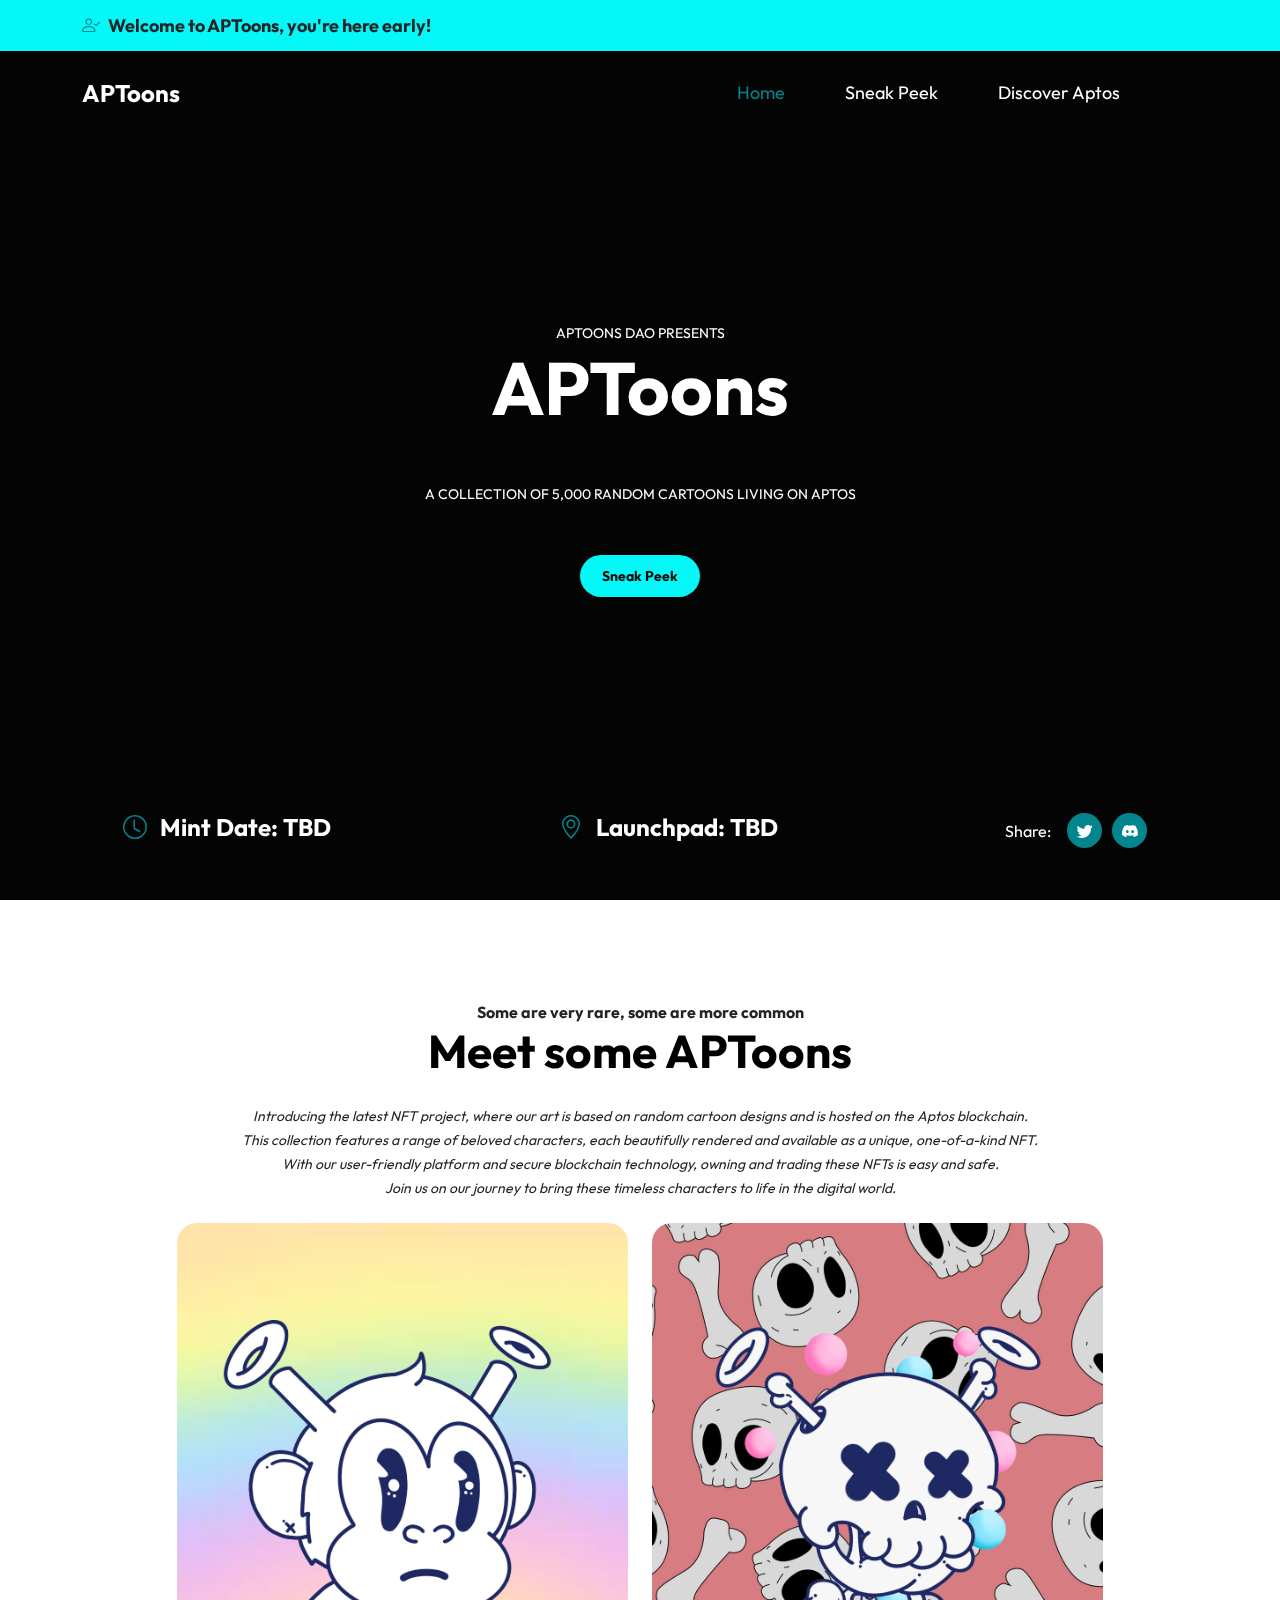
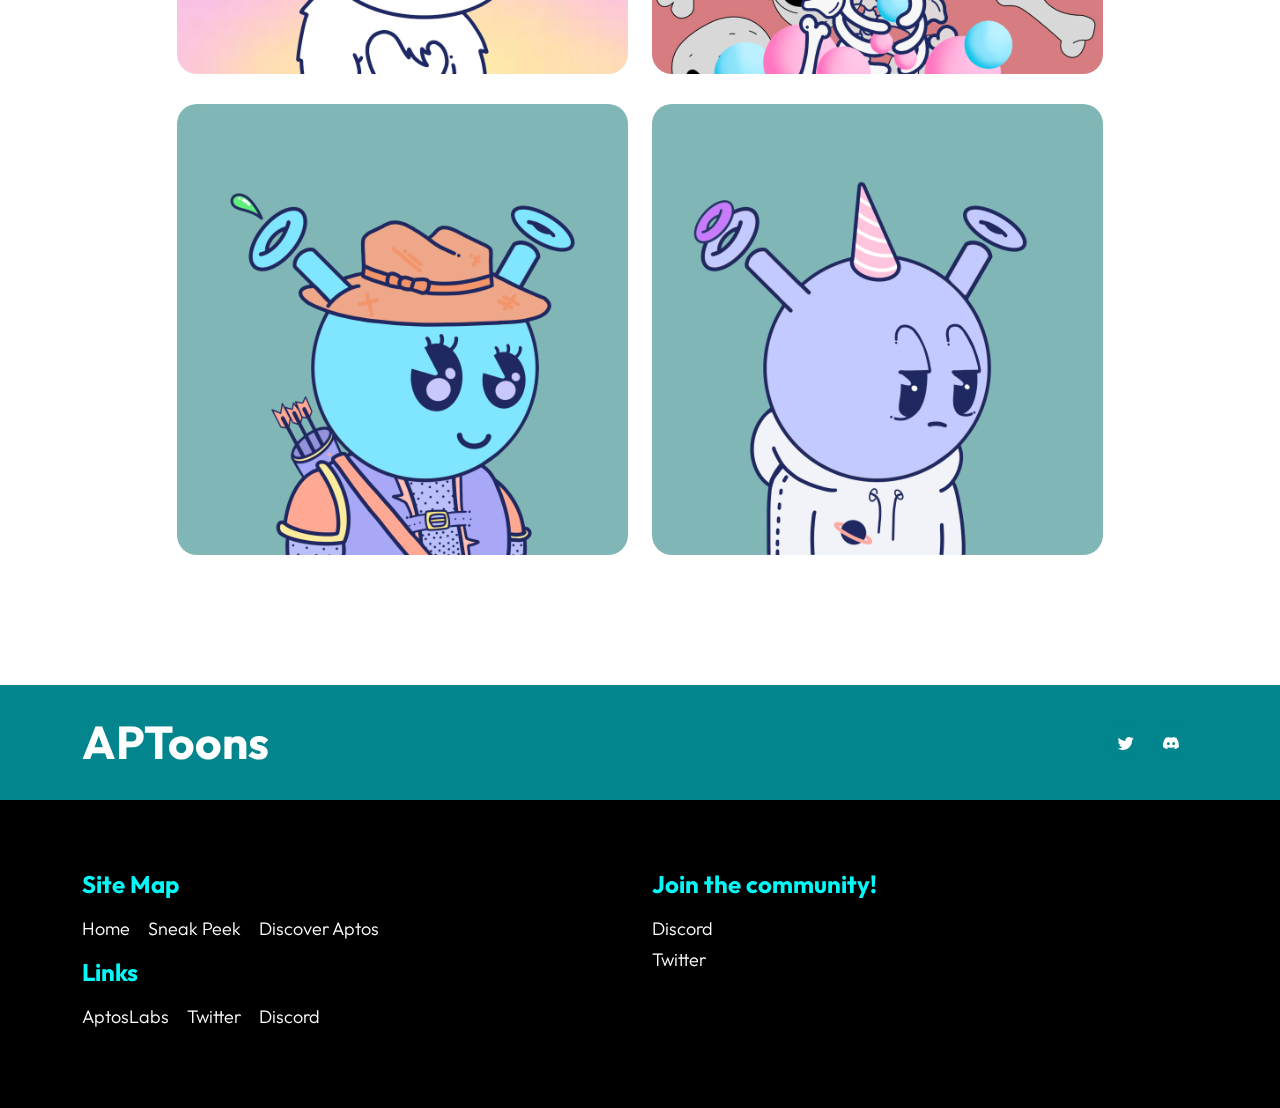
==== index.html @ 9aaa7006 "Update AptosLabs link" ====
<!doctype html>
<html lang="en">
    <head>
        <meta charset="utf-8">
        <meta name="viewport" content="width=device-width, initial-scale=1">

        <meta name="description" content="">
        <meta name="author" content="">

        <title>APToons</title>
        <!-- CSS FILES -->
        <link rel="icon" type="image/png" href="images/favicon-16x16.png">

        <!-- CSS FILES -->        
        <link rel="preconnect" href="https://fonts.googleapis.com">
        
        <link rel="preconnect" href="https://fonts.gstatic.com" crossorigin>
        
        <link href="https://fonts.googleapis.com/css2?family=Outfit:wght@100;200;400;700&display=swap" rel="stylesheet">
                
        <link href="css/bootstrap.min.css" rel="stylesheet">

        <link href="css/bootstrap-icons.css" rel="stylesheet">

        <link href="css/aptoons.css" rel="stylesheet">

    </head>
    
    <body>

        <main>

            <header class="site-header">
                <div class="container">
                    <div class="row">
                        
                        <div class="col-lg-12 col-12 d-flex flex-wrap">
                            <p class="d-flex me-4 mb-0">
                                <i class="bi-person-check custom-icon me-2"></i>
                                <strong class="text-dark">Welcome to APToons, you're here early!</strong>
                            </p>
                        </div>

                    </div>
                </div>
            </header>


            <nav class="navbar navbar-expand-lg">
                <div class="container">
                    <a class="navbar-brand" href="index.html">
                        APToons
                    </a>

                    <button class="navbar-toggler" type="button" data-bs-toggle="collapse" data-bs-target="#navbarNav" aria-controls="navbarNav" aria-expanded="false" aria-label="Toggle navigation">
                        <span class="navbar-toggler-icon"></span>
                    </button>
    
                    <div class="collapse navbar-collapse" id="navbarNav">
                        <ul class="navbar-nav align-items-lg-center ms-auto me-lg-5">
                            <li class="nav-item">
                                <a class="nav-link click-scroll" href="#section_1">Home</a>
                            </li>
    
                            <li class="nav-item">
                                <a class="nav-link click-scroll" href="#section_2">Sneak Peek</a>
                            </li>

                            <li class="nav-item">
                                <a class="nav-link " href="discover.html">Discover Aptos</a>
                            </li>
                        </ul>

                        <!-- <a href="ticket.html" class="btn custom-btn d-lg-block d-none">Buy Ticket</a> -->
                    </div>
                </div>
            </nav>
            

            <section class="hero-section" id="section_1">
                <div class="section-overlay"></div>

                <div class="container d-flex justify-content-center align-items-center">
                    <div class="row">

                        <div class="col-12 mt-auto mb-5 text-center">
                            <small>APToons DAO Presents</small>

                            <h1 class="text-white mb-5">APToons</h1>

                            <small>A collection of 5,000 random cartoons living on Aptos</small><br>

                            <a style="margin-top: 50px;" class="btn custom-btn smoothscroll" href="#section_2">Sneak Peek</a>
                        </div>

                        <div class="col-lg-12 col-12 mt-auto d-flex flex-column flex-lg-row text-center">
                            <div class="date-wrap">
                                <h5 class="text-white">
                                    <i class="custom-icon bi-clock me-2"></i>
                                    <!-- 10 - 12<sup>th</sup>, Dec 2023 -->
                                    Mint Date: TBD
                                </h5>
                            </div>

                            <div class="location-wrap mx-auto py-3 py-lg-0">
                                <h5 class="text-white">
                                    <i class="custom-icon bi-geo-alt me-2"></i>
                                    Launchpad: TBD
                                </h5>
                            </div>

                            <div class="social-share">
                                <ul class="social-icon d-flex align-items-center justify-content-center">
                                    <span class="text-white me-3">Share:</span>

                                    <li class="social-icon-item">
                                        <a href="https://twitter.com/APToons_" class="social-icon-link">
                                            <span class="bi-twitter"></span>
                                        </a>
                                    </li>

                                    <li class="social-icon-item">
                                        <a href="https://discord.gg/e4CKWu3pmX" class="social-icon-link">
                                            <span class="bi-discord"></span>
                                        </a>
                                    </li>
                                </ul>
                            </div>
                        </div>
                    </div>
                </div>
            </section>


            <section class="artists-section section-padding" id="section_2">
                <div class="container">
                    <div class="row justify-content-center">

                        <div class="col-12 text-center">
                            <strong>Some are very rare, some are more common</strong>
                            <h2 class="mb-4">Meet some APToons</h1>
                            <small><i>
                                Introducing the latest NFT project, where our art is based on random cartoon designs and is hosted on the Aptos blockchain.<br>
                                This collection features a range of beloved characters, each beautifully rendered and available as a unique, one-of-a-kind NFT.<br>
                                With our user-friendly platform and secure blockchain technology, owning and trading these NFTs is easy and safe.<br>
                                Join us on our journey to bring these timeless characters to life in the digital world.<br>
                            </i></small><br>
                        </div>

                        <div class="col-lg-5 col-12">

                            <div class="artists-thumb">
                                <div class="artists-image-wrap">
                                    <img src="images/nfts/2864.png" class="artists-image img-fluid">
                                </div>
                                <div class="artists-hover">
                                    <p> <strong>Antenna:</strong> N/A </p>

                                    <p> <strong>Hat:</strong> N/A </p>

                                    <p> <strong>Head:</strong> Vintage Ape </p>

                                    <p> <strong>Face:</strong> Vintage Ape </p>

                                    <p> <strong>Body:</strong> Vintage Ape </p>

                                    <p> <strong>Background:</strong> Rainbow </p>

                                    <p class="mb-0">
                                        <strong>View on Marketplace:</strong> <a href="#">Soon...</a>
                                    </p>
                                </div>
                            </div>

                            <div class="artists-thumb">
                                <div class="artists-image-wrap">
                                    <img src="images/nfts/545.png" class="artists-image img-fluid">
                                </div>
                                

                                <div class="artists-hover">
                                    <p> <strong>Antenna:</strong> Slime Goo </p>

                                    <p> <strong>Hat:</strong> Archaeology Hat </p>

                                    <p> <strong>Head:</strong> Blue </p>

                                    <p> <strong>Face:</strong> Happy Lashes </p>

                                    <p> <strong>Body:</strong> Arrows </p>

                                    <p> <strong>Background:</strong> Turquoise </p>

                                    <p class="mb-0">
                                        <strong>View on Marketplace:</strong> <a href="#">Soon...</a>
                                    </p>
                                </div>
                            </div>

                        </div>

                        <!-- MID -->
                        
                        <div class="col-lg-5 col-12">

                            <div class="artists-thumb">
                                <div class="artists-image-wrap">
                                    <img src="images/nfts/585.png" class="artists-image img-fluid">
                                </div>
                                <div class="artists-hover">
                                    <p> <strong>Antenna:</strong> N/A </p>

                                    <p> <strong>Hat:</strong> N/A </p>

                                    <p> <strong>Head:</strong> Boney Bubbles </p>

                                    <p> <strong>Face:</strong> Boney Bubbles </p>

                                    <p> <strong>Body:</strong> Boney Bubbles </p>

                                    <p> <strong>Background:</strong> Boney </p>

                                    <p class="mb-0">
                                        <strong>View on Marketplace:</strong> <a href="#">Soon...</a>
                                    </p>
                                </div>
                            </div>

                            <div class="artists-thumb">
                                <img src="images/nfts/4796.png" class="artists-image img-fluid">

                                <div class="artists-hover">
                                    <p> <strong>Antenna:</strong> Pink 1 </p>

                                    <p> <strong>Hat:</strong> Party Hat </p>

                                    <p> <strong>Head:</strong> Light Purple </p>

                                    <p> <strong>Face:</strong> Needs Coffee </p>

                                    <p> <strong>Body:</strong> Space Hoodie </p>

                                    <p> <strong>Background:</strong> Turquoise </p>

                                    <p class="mb-0">
                                        <strong>View on Marketplace:</strong> <a href="#">Soon...</a>
                                    </p>
                                </div>
                            </div>
                        </div>
                    </div>
                </div>
            </section>

            
        </main>


        <footer class="site-footer">
            <div class="site-footer-top">
                <div class="container">
                    <div class="row">

                        <div class="col-lg-6 col-12">
                            <h2 class="text-white mb-lg-0">APToons</h2>
                        </div>

                        <div class="col-lg-6 col-12 d-flex justify-content-lg-end align-items-center">
                            <ul class="social-icon d-flex justify-content-lg-end">
                                <li class="social-icon-item">
                                    <a href="https://twitter.com/APToons_" class="social-icon-link">
                                        <span class="bi-twitter"></span>
                                    </a>
                                </li>
    
                                <li class="social-icon-item">
                                    <a href="https://discord.gg/e4CKWu3pmX" class="social-icon-link">
                                        <span class="bi-discord"></span>
                                    </a>
                                </li>
                                
                            </ul>
                        </div>
                    </div>
                </div>
            </div>

            <div class="container">
                <div class="row">

                    <div class="col-lg-6 col-12 mb-4 pb-2">
                        <h5 class="site-footer-title mb-3">Site Map</h5>

                        <ul class="site-footer-links">
                            <li class="site-footer-link-item">
                                <a href="#" class="site-footer-link">Home</a>
                            </li>

                            <li class="site-footer-link-item">
                                <a href="#section_2" class="site-footer-link">Sneak Peek</a>
                            </li>

                            <li class="site-footer-link-item">
                                <a href="discover.html" class="site-footer-link">Discover Aptos</a>
                            </li>

                        </ul>

                        <h5 class="site-footer-title mb-3">Links</h5>

                        <ul class="site-footer-links">
                            <li class="site-footer-link-item">
                                <a href="https://forum.aptoslabs.com/t/aptoons-a-collection-of-5-000-random-cartoons-living-on-aptos/166988" class="site-footer-link">AptosLabs</a>
                            </li>

                            <li class="site-footer-link-item">
                                <a href="https://twitter.com/APToons_" class="site-footer-link">Twitter</a>
                            </li>

                            <li class="site-footer-link-item">
                                <a href="https://discord.gg/e4CKWu3pmX" class="site-footer-link">Discord</a>
                            </li>

                        </ul>
                    </div>

                    <div class="col-md-6 col-12 mb-4 mb-lg-0">
                        <h5 class="site-footer-title mb-3">Join the community!</h5>

                        <p class="text-white d-flex mb-1">
                            <a href="https://discord.gg/e4CKWu3pmX" class="site-footer-link"> Discord
                            </a>
                        </p>

                        <p class="text-white d-flex">
                            <a href="https://twitter.com/APToons_" class="site-footer-link"> Twitter
                            </a>
                        </p>
                    </div>

                </div>
            </div>
        </footer>

        <!-- JAVASCRIPT FILES -->
        <script src="js/jquery.min.js"></script>
        <script src="js/bootstrap.min.js"></script>
        <script src="js/jquery.sticky.js"></script>
        <script src="js/click-scroll.js"></script>
        <script src="js/custom.js"></script>

    </body>
</html>
---- css/aptoons.css ----
/*

TemplateMo 583 Festava Live

https://templatemo.com/tm-583-festava-live

*/


/*---------------------------------------
  CUSTOM PROPERTIES ( VARIABLES )             
-----------------------------------------*/
:root {
  --white-color:                  #ffffff;
  --primary-color:                #06f7f7;
  --secondary-color:              #02858d;
  --section-bg-color:             #f0f8ff;
  --custom-btn-bg-color:          #06f7f7;
  --custom-btn-bg-hover-color:    #02858d;
  --dark-color:                   #000000;
  --p-color:                      #717275;
  --border-color:                 #7fffd4;
  --link-hover-color:             #06f7f7;

  --body-font-family:             'Outfit', sans-serif;

  --h1-font-size:                 74px;
  --h2-font-size:                 46px;
  --h3-font-size:                 32px;
  --h4-font-size:                 28px;
  --h5-font-size:                 24px;
  --h6-font-size:                 22px;
  --p-font-size:                  18px;
  --btn-font-size:                14px;
  --copyright-font-size:          16px;

  --border-radius-large:          100px;
  --border-radius-medium:         20px;
  --border-radius-small:          10px;

  --font-weight-light:            300;
  --font-weight-normal:           400;
  --font-weight-bold:             700;
}

body {
  background-color: var(--white-color);
  font-family: var(--body-font-family); 
}


/*---------------------------------------
  TYPOGRAPHY               
-----------------------------------------*/

h2,
h3,
h4,
h5,
h6 {
  color: var(--dark-color);
}

h1,
h2,
h3,
h4,
h5,
h6 {
  font-weight: var(--font-weight-bold);
}

h1 {
  font-size: var(--h1-font-size);
}

h2 {
  font-size: var(--h2-font-size);
}

h3 {
  font-size: var(--h3-font-size);
}

h4 {
  font-size: var(--h4-font-size);
}

h5 {
  font-size: var(--h5-font-size);
}

h6 {
  font-size: var(--h6-font-size);
}

p {
  color: var(--p-color);
  font-size: var(--p-font-size);
  font-weight: var(--font-weight-light);
}

ul li {
  color: var(--p-color);
  font-size: var(--p-font-size);
  font-weight: var(--font-weight-light);
}

a, 
button {
  touch-action: manipulation;
  transition: all 0.3s;
}

a {
  display: inline-block;
  color: var(--primary-color);
  text-decoration: none;
}

a:hover {
  color: var(--link-hover-color);
}

b,
strong {
  font-weight: var(--font-weight-bold);
}

.link-fx-1 {
  color: var(--white-color);
  position: relative;
  display: inline-flex;
  align-items: center;
  height: 32px;
  padding: 0 6px;
  text-decoration: none;
  -webkit-font-smoothing: antialiased;
  -moz-osx-font-smoothing: grayscale;
}

.link-fx-1:hover {
  color: var(--link-hover-color);
}

.link-fx-1:hover::before {
  transform: translateX(17px) scaleX(0);
  transition: transform .2s;
}

.link-fx-1:hover .icon circle {
  stroke-dashoffset: 200;
  transition: stroke-dashoffset .2s .1s;
}

.link-fx-1:hover .icon line {
  transform: rotate(-180deg);
}

.link-fx-1:hover .icon line:last-child {
  transform: rotate(180deg);
}

.link-fx-1::before {
  content: "";
  position: absolute;
  bottom: 0;
  left: 0;
  width: 100%;
  height: 1px;
  background-color: currentColor;
  transform-origin: right center;
  transition: transform .2s .1s;
}

.link-fx-1 .icon {
  position: absolute;
  right: 0;
  bottom: 0;
  transform: translateX(100%) rotate(90deg);
  font-size: 32px;
}

.icon {
  --size: 1em;
  height: var(--size);
  width: var(--size);
  display: inline-block;
  color: inherit;
  fill: currentColor;
  line-height: 1;
  flex-shrink: 0;
  max-width: initial;
}

.link-fx-1 .icon circle {
  stroke-dasharray: 100;
  stroke-dashoffset: 100;
  transition: stroke-dashoffset .2s;
}

.link-fx-1 .icon line {
  transition: transform .4s;
  transform-origin: 13px 15px;
}

.link-fx-1 .icon line:last-child {
  transform-origin: 19px 15px;
}


/*---------------------------------------
  SECTION               
-----------------------------------------*/
.section-padding {
  padding-top: 100px;
  padding-bottom: 100px;
}

.section-bg {
  background-color: var(--section-bg-color);
}

.section-overlay {
  background-color: var(--dark-color);
  position: absolute;
  top: 0;
  left: 0;
  pointer-events: none;
  width: 100%;
  height: 100%;
  opacity: 0.35;
}

.section-overlay + .container {
  position: relative;
}

.tab-content {
  background-color: var(--white-color);
  border-radius: var(--border-radius-medium);
  padding: 45px;
}

.nav-tabs {
  background-color: var(--section-bg-color);
  border-radius: var(--border-radius-large);
  border-bottom: 0;
  padding: 15px;
}

.nav-tabs .nav-link {
  border-radius: var(--border-radius-large);
  border: 0;
  padding: 15px 25px;
  transition: all 0.3s;
}

.nav-tabs .nav-link:first-child {
  margin-right: 15px;
}

.nav-tabs .nav-item.show .nav-link, 
.nav-tabs .nav-link.active,
.nav-tabs .nav-link:focus, 
.nav-tabs .nav-link:hover {
  background: var(--white-color);
  box-shadow: 0 1rem 3rem rgba(0,0,0,.175);
  color: var(--primary-color);
}

.nav-tabs h5 {
  color: var(--p-color); 
  margin-bottom: 0;
}

.nav-tabs .nav-link.active h5,
.nav-tabs .nav-link:focus h5, 
.nav-tabs .nav-link:hover h5 {
  color: var(--primary-color);
}


/*---------------------------------------
  CUSTOM ICON COLOR               
-----------------------------------------*/
.custom-icon {
  color: var(--secondary-color);
}


/*---------------------------------------
  CUSTOM BUTTON               
-----------------------------------------*/
.custom-btn {
  background: var(--custom-btn-bg-color);
  border: 2px solid transparent;
  border-radius: var(--border-radius-large);
  color: #080808;
  font-size: var(--btn-font-size);
  font-weight: var(--font-weight-bold);
  line-height: normal;
  transition: all 0.3s;
  padding: 10px 20px;
}

.custom-btn:hover {
  background: var(--custom-btn-bg-hover-color);
  color: #080808;
}

.custom-border-btn {
  background: transparent;
  border: 2px solid var(--custom-btn-bg-color);
  color: var(--custom-btn-bg-color);
}

.navbar-expand-lg .navbar-nav .nav-link.custom-btn:hover,
.custom-border-btn:hover {
  background: var(--custom-btn-bg-hover-color);
  border-color: transparent;
  color: var(--white-color);
}

.custom-btn-bg-white {
  border-color: var(--white-color);
  color: var(--white-color);
}


/*---------------------------------------
  SITE HEADER              
-----------------------------------------*/
.site-header {
  background-color: #06f7f7;
  padding-top: 12px;
  padding-bottom: 12px;
}


/*---------------------------------------
  NAVIGATION              
-----------------------------------------*/
.sticky-wrapper {
  position: absolute;
  top: 0;
  right: 0;
  left: 0;
  margin-top: 51px;
}

.sticky-wrapper.is-sticky .navbar {
  background-color: var(--dark-color);
}

.navbar {
  background: transparent;
  z-index: 9;
}

.navbar-brand,
.navbar-brand:hover {
  color: var(--white-color);
  font-size: var(--h5-font-size);
  font-weight: var(--font-weight-bold);
}

.navbar-expand-lg .navbar-nav .nav-link {
  border-radius: var(--border-radius-large);
  margin: 10px;
  padding: 10px 20px;
}

.navbar-nav .nav-link {
  display: inline-block;
  color: var(--white-color);
  font-size: var(--p-font-size);
  font-weight: var(--font-weight-normal);
  position: relative;
  padding-top: 15px;
  padding-bottom: 15px;
}

.navbar-nav .nav-link.active, 
.navbar-nav .nav-link:hover {
  color: var(--secondary-color);
}

.navbar-toggler {
  border: 0;
  padding: 0;
  cursor: pointer;
  margin: 0;
  width: 30px;
  height: 35px;
  outline: none;
}

.navbar-toggler:focus {
  outline: none;
  box-shadow: none;
}

.navbar-toggler[aria-expanded="true"] .navbar-toggler-icon {
  background: transparent;
}

.navbar-toggler[aria-expanded="true"] .navbar-toggler-icon:before,
.navbar-toggler[aria-expanded="true"] .navbar-toggler-icon:after {
  transition: top 300ms 50ms ease, -webkit-transform 300ms 350ms ease;
  transition: top 300ms 50ms ease, transform 300ms 350ms ease;
  transition: top 300ms 50ms ease, transform 300ms 350ms ease, -webkit-transform 300ms 350ms ease;
  top: 0;
}

.navbar-toggler[aria-expanded="true"] .navbar-toggler-icon:before {
  transform: rotate(45deg);
}

.navbar-toggler[aria-expanded="true"] .navbar-toggler-icon:after {
  transform: rotate(-45deg);
}

.navbar-toggler .navbar-toggler-icon {
  background: var(--white-color);
  transition: background 10ms 300ms ease;
  display: block;
  width: 30px;
  height: 2px;
  position: relative;
}

.navbar-toggler .navbar-toggler-icon:before,
.navbar-toggler .navbar-toggler-icon:after {
  transition: top 300ms 350ms ease, -webkit-transform 300ms 50ms ease;
  transition: top 300ms 350ms ease, transform 300ms 50ms ease;
  transition: top 300ms 350ms ease, transform 300ms 50ms ease, -webkit-transform 300ms 50ms ease;
  position: absolute;
  right: 0;
  left: 0;
  background: var(--white-color);
  width: 30px;
  height: 2px;
  content: '';
}

.navbar-toggler .navbar-toggler-icon::before {
  top: -8px;
}

.navbar-toggler .navbar-toggler-icon::after {
  top: 8px;
}


/*---------------------------------------
  HERO        
-----------------------------------------*/
.hero-section {
  position: relative;
  overflow: hidden;
  padding-top: 100px;
  height: calc(100vh - 51px);
  background-color: #080808;
}

.hero-section small {
  color: var(--white-color);
  text-transform: uppercase;
}

.hero-section .section-overlay {
  z-index: 2;
  opacity: 0.45;
}

.hero-section .container {
  position: relative;
  z-index: 2;
  height: 100%;
  padding-bottom: 50px;
}

.hero-section .container .row {
  height: 100%;
}


/*---------------------------------------
  ABOUT              
-----------------------------------------*/
.about-section {
  background-image: url('../images/edward-unsplash-blur.jpg');
  background-color: #704010;
  background-repeat: no-repeat;
  background-size: cover;
  position: relative;
}

.about-image {
  border-radius: var(--border-radius-medium);
  display: block;
}

.about-text-wrap {
  position: relative;
}

.about-text-icon {
  background: var(--primary-color);
  border-radius: 100%;
  font-size: var(--h3-font-size);
  width: 70px;
  height: 70px;
  line-height: 70px;
  text-align: center;
}

.about-text-info {
  backdrop-filter: blur(5px) saturate(180%);
  -webkit-backdrop-filter: blur(5px) saturate(180%);
  background-color: rgba(255, 255, 255, 0.75);
  border-radius: var(--border-radius-medium);
  border: 1px solid rgba(209, 213, 219, 0.3);
  position: absolute;
  bottom: 0;
  right: 0;
  left: 0;
  margin: 20px;
  padding: 35px;
}


/*---------------------------------------
  TICKET               
-----------------------------------------*/
.ticket-section {
  background-image: url('../images/nicholas-green-unsplash-blur.jpg');
  background-repeat: no-repeat;
  background-size: cover;
  position: relative;
  padding-top: 130px;
}

.ticket-form {
  background: var(--white-color);
  border-radius: var(--border-radius-medium);
  padding: 50px;
}

.ticket-form .form-check {
  position: relative;
  min-height: 52px;
  padding-left: 35px;
}

.ticket-form .form-check .form-check-label {
  display: block;
  position: absolute;
  top: 50%;
  left: 50%;
  transform: translate(-50%, -50%);
  margin-top: 12px;
  margin-left: 35px;
  width: 100%;
  height: 100%;
}


/*---------------------------------------
  ARTISTS              
-----------------------------------------*/
.artists-thumb {
  position: relative;
  overflow: hidden;
  margin-bottom: 30px;
}

.artists-image {
  border-radius: var(--border-radius-medium);
  display: block;
}

.artists-thumb:hover .artists-hover {
  transform: translateY(0);
  opacity: 1;
}

.artists-hover {
  background-color: var(--primary-color);
  background-color: rgba(2,133,141, 0.75);
  border-radius: var(--border-radius-medium);
  backdrop-filter: blur(5px) saturate(180%);
  -webkit-backdrop-filter: blur(5px) saturate(180%);
  margin: 20px;
  padding: 35px;
  transition: all 0.5s ease;
  transform: translateY(100%);
  position: absolute;
  bottom: 0;
  right: 0;
  left: 0;
  opacity: 0;
}

.artists-hover p {
  color: var(--white-color);
}

.artists-hover p strong {
  color: var(--white-color);
  display: inline-block;
  min-width: 180px;
  margin-right: 20px;
}

.artists-hover p a {
  color: #06f7f7;
}

.artists-hover p a:hover {
  color: var(--white-color);
}

.artists-hover hr {
  margin: 1.5rem 0;
}


/*---------------------------------------
  SCHEDULE              
-----------------------------------------*/
.schedule-section {
  background-image: url('../images/nainoa-shizuru-unsplash-blur.jpg');
  background-color: #242424;
  background-repeat: no-repeat;
  background-position: center;
  background-size: cover;
}
.table-responsive {
	filter: drop-shadow(2px 2px 4px #606060);
}

.schedule-table {
  border-radius: var(--border-radius-medium);
  position: relative;
  overflow: hidden;
}

.schedule-table .bg-warning {
  background: #f0a5a5 !important;
}

.schedule-table thead th {
  background-color: var(--secondary-color);
}

.schedule-table th,
.schedule-table tr,
.schedule-table td {
  border-bottom-color: #363a3e;
  padding: 30px;
}

.schedule-table tr:last-child th,
.schedule-table tr:last-child td {
  border-bottom-color: transparent;
}

.schedule-table thead th {
  border-right: 1px solid #c7460a;
  border-bottom-color: transparent;
}

.schedule-table th + td {
  border-bottom: 0;
}

.schedule-table thead th:last-child {
  border-right-color: transparent;
}

.schedule-table .pop-background-image {
  background-image: url('../images/artists/joecalih-UmTZqmMvQcw-unsplash.jpg');
}

.schedule-table .rock-background-image {
  background-image: url('../images/artists/abstral-official-bdlMO9z5yco-unsplash.jpg');
}

.schedule-table .country-background-image {
  background-image: url('../images/artists/soundtrap-rAT6FJ6wltE-unsplash.jpg');
}

.table-background-image-wrap {
  background-repeat: no-repeat;
  background-position: center;
  background-size: cover;
  box-shadow: none;
  position: relative;
}

.schedule-table h3,
.schedule-table p {
  color: var(--white-color);
  position: relative;
  z-index: 2;
}


/*---------------------------------------
  PRICING              
-----------------------------------------*/
.pricing-thumb {
  border: 5px dotted var(--dark-color);
  border-radius: var(--border-radius-medium);
  position: relative;
  padding: 50px;
}

.pricing-thumb h3 small {
  display: inline-block;
  font-size: var(--p-font-size);
  margin-right: 15px;
}

.pricing-list {
  column-count: 2;
  padding-left: 20px;
}

.pricing-list-item {
  line-height: normal;
  margin-right: 10px;
  margin-bottom: 10px;
}

.pricing-tag {
  background-color: var(--secondary-color);
  border-radius: var(--border-radius-large);
  color: var(--white-color);
  font-weight: var(--font-weight-bold);
  text-align: center;
  display: flex;
  flex-direction: column;
  justify-content: center;
  align-items: center;
  width: 120px;
  height: 120px;
  position: absolute;
  top: 0;
  right: 0;
  margin: 20px;
}

.pricing-tag span {
  font-size: 180%;
  line-height: normal;
}

.pricing-thumb .link-fx-1 {
  color: var(--primary-color);
}

.pricing-thumb .link-fx-1:hover {
  color: var(--link-hover-color);
}


/*---------------------------------------
  CONTACT               
-----------------------------------------*/
.google-map {
  border-radius: var(--border-radius-medium);
}


/*---------------------------------------
  CUSTOM FORM               
-----------------------------------------*/
.custom-form .form-control {
  color: var(--p-color);
  margin-bottom: 24px;
  padding-top: 13px;
  padding-bottom: 13px;
  outline: none;
}

.custom-form button[type="submit"] {
  background: var(--custom-btn-bg-color);
  border: none;
  border-radius: var(--border-radius-large);
  color: var(--white-color);
  font-size: var(--p-font-size);
  font-weight: var(--font-weight-medium);
  transition: all 0.3s;
  margin-bottom: 0;
}

.custom-form button[type="submit"]:hover,
.custom-form button[type="submit"]:focus {
  background: var(--custom-btn-bg-hover-color);
  border-color: transparent;
}


/*---------------------------------------
  SITE FOOTER              
-----------------------------------------*/
.site-footer {
  background-color: var(--dark-color);
  position: relative;
  overflow: hidden;
  padding-bottom: 30px;
}

.site-footer-top {
  background-color: var(--secondary-color);
  background-image: url('../images/nainoa-shizuru-NcdG9mK3PBY-unsplash.jpg');
  background-repeat: no-repeat;
  margin-bottom: 70px;
  padding-top: 30px;
  padding-bottom: 30px;
}

.site-footer-bottom {
  border-top: 1px solid #1f1c1c;
  margin-top: 60px;
}

.site-footer-title {
  color: var(--primary-color); 
}

.site-footer-link,
.copyright-text {
  color: var(--white-color);
}

.site-footer-links {
  padding-left: 0;
}

.site-footer-link-item {
  list-style: none;
  display: inline-block;
  margin-right: 15px;
}

.copyright-text {
  font-size: var(--copyright-font-size);
}


/*---------------------------------------
  SOCIAL ICON               
-----------------------------------------*/
.social-icon {
  margin: 0;
  padding: 0;
}

.social-icon-item {
  list-style: none;
  display: inline-block;
  vertical-align: top;
}

.social-icon-link {
  background: var(--secondary-color);
  border-radius: var(--border-radius-large);
  color: var(--white-color);
  font-size: var(--copyright-font-size);
  display: block;
  margin-right: 10px;
  text-align: center;
  width: 35px;
  height: 35px;
  line-height: 36px;
  transition: background 0.2s, color 0.2s;
}

.social-icon-link:hover {
  background: var(--primary-color);
  color: var(--white-color);
}

.social-icon-link span {
  display: block;
}

.social-icon-link span:hover::before{
  animation: spinAround 2s linear infinite;
}

@keyframes spinAround {
  from {
    transform: rotate(0deg)
  }
  to {
    transform: rotate(360deg);
  }
}


/*---------------------------------------
  RESPONSIVE STYLES               
-----------------------------------------*/
@media screen and (max-width: 991px) {
  h1 {
    font-size: 62px;
  }

  h2 {
    font-size: 36px;
  }

  h3 {
    font-size: 32px;
  }

  h4 {
    font-size: 28px;
  }

  h5 {
    font-size: 20px;
  }

  h6 {
    font-size: 18px;
  }

  .section-padding {
    padding-top: 50px;
    padding-bottom: 50px;
  }
  
  .navbar {
    background-color: var(--dark-color);
  }

  .navbar-expand-lg .navbar-nav {
    padding-bottom: 30px;
  }

  .navbar-expand-lg .navbar-nav .nav-link {
    padding: 0;
  }

  .hero-section {
    padding-top: 150px;
  }

  .pricing-thumb {
    padding: 35px;
  }

  .schedule-table h3 {
    font-size: 22px;
  }

  .schedule-table th {
    padding: 20px;
  }

  .schedule-table tr, 
  .schedule-table td {
    padding: 25px;
  }

  .ticket-section {
    padding-top: 130px;
  }

  .ticket-form {
    padding: 30px;
  }
}

@media screen and (max-width: 767px) {
  .custom-btn {
    font-size: 14px;
    padding: 10px 20px;
  }
}

@media screen and (max-width: 480px) {
  h1 {
    font-size: 52px;
  }

  h2 {
    font-size: 28px;
  }

  h3 {
    font-size: 26px;
  }

  h4 {
    font-size: 22px;
  }

  h5 {
    font-size: 20px;
  }
}


.card {
  min-height: 350px;
  margin-bottom: 25px;
  position: relative;
  overflow: hidden;
  
  background-color: #fff;
  text-align: center;
  border: solid 2px #06f7f7;
  border-radius: 20px;
  box-shadow: 0px 1px 2px rgba(0, 0, 0, 0.5);
  margin-top: 50px;
}

.card a {
  color: white;
  font-size: 1.2rem;
  text-decoration: none;
  background-color: #080808;
  padding: 0.5rem;
  border-radius: 7px;
  box-shadow: 1px 1px #c6c6c4;
  width: 300px;
  align-self: center;
  margin-top: 30px;
  margin-bottom: 30px;
}

.card img {
  margin-top: 20px;
}

.card h3, small {
  margin-top: 20px;
  max-width: 75%;
  align-self: center;
}
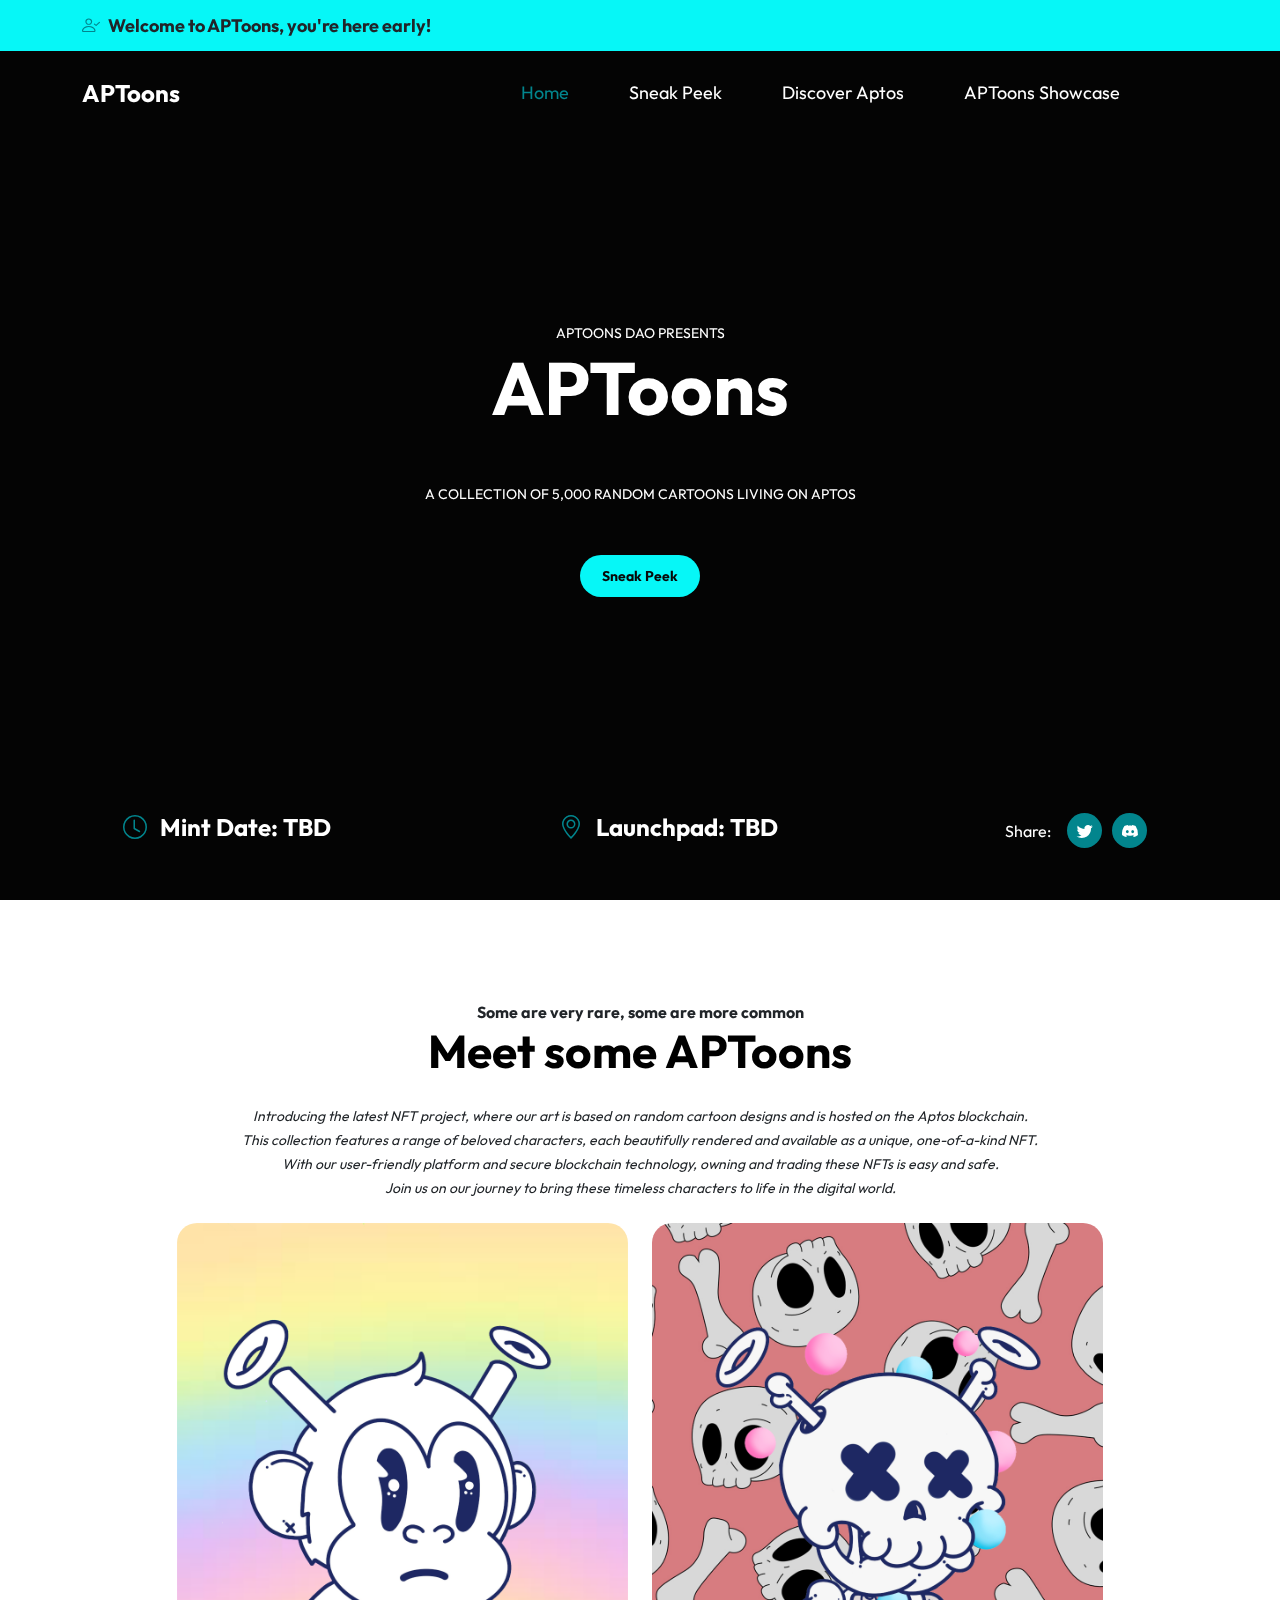
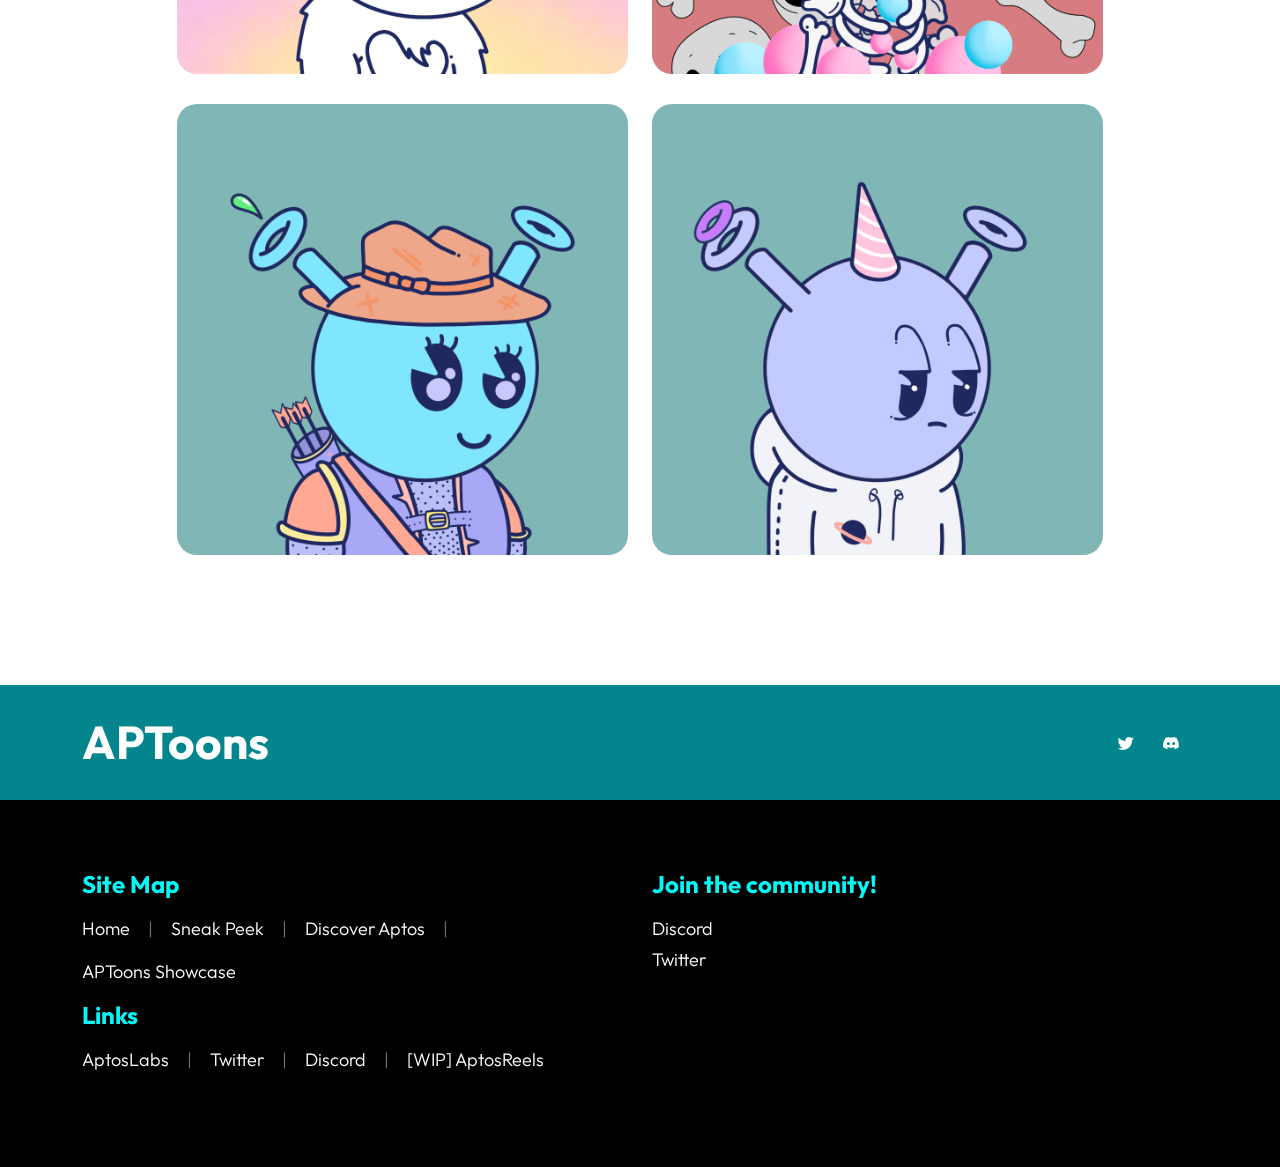
==== commit b2e1f409: "Add new pages and update more links" ====
--- a/index.html
+++ b/index.html
@@ -61,13 +61,17 @@
                             <li class="nav-item">
                                 <a class="nav-link click-scroll" href="#section_1">Home</a>
                             </li>
-    
+
                             <li class="nav-item">
                                 <a class="nav-link click-scroll" href="#section_2">Sneak Peek</a>
                             </li>
 
                             <li class="nav-item">
                                 <a class="nav-link " href="discover.html">Discover Aptos</a>
+                            </li>
+
+                            <li class="nav-item">
+                              <a class="nav-link" href="showcase.html">APToons Showcase</a>
                             </li>
                         </ul>
 
@@ -297,13 +301,29 @@
                             </li>
 
                             <li class="site-footer-link-item">
+                                <p> | </p>
+                            </li>
+
+                            <li class="site-footer-link-item">
                                 <a href="#section_2" class="site-footer-link">Sneak Peek</a>
                             </li>
 
                             <li class="site-footer-link-item">
+                                <p> | </p>
+                            </li>
+
+                            <li class="site-footer-link-item">
                                 <a href="discover.html" class="site-footer-link">Discover Aptos</a>
                             </li>
 
+                            <li class="site-footer-link-item">
+                                <p> | </p>
+                            </li>
+
+                            <li class="site-footer-link-item">
+                                <a href="showcase.html" class="site-footer-link">APToons Showcase</a>
+                            </li>
+
                         </ul>
 
                         <h5 class="site-footer-title mb-3">Links</h5>
@@ -314,11 +334,27 @@
                             </li>
 
                             <li class="site-footer-link-item">
+                                <p> | </p>
+                            </li>
+
+                            <li class="site-footer-link-item">
                                 <a href="https://twitter.com/APToons_" class="site-footer-link">Twitter</a>
                             </li>
 
                             <li class="site-footer-link-item">
+                                <p> | </p>
+                            </li>
+
+                            <li class="site-footer-link-item">
                                 <a href="https://discord.gg/e4CKWu3pmX" class="site-footer-link">Discord</a>
+                            </li>
+
+                            <li class="site-footer-link-item">
+                                <p> | </p>
+                            </li>
+                            
+                            <li class="site-footer-link-item">
+                                <a href="http://hello-world-aptoons.vercel.app/" class="site-footer-link">[WIP] AptosReels</a>
                             </li>
 
                         </ul>
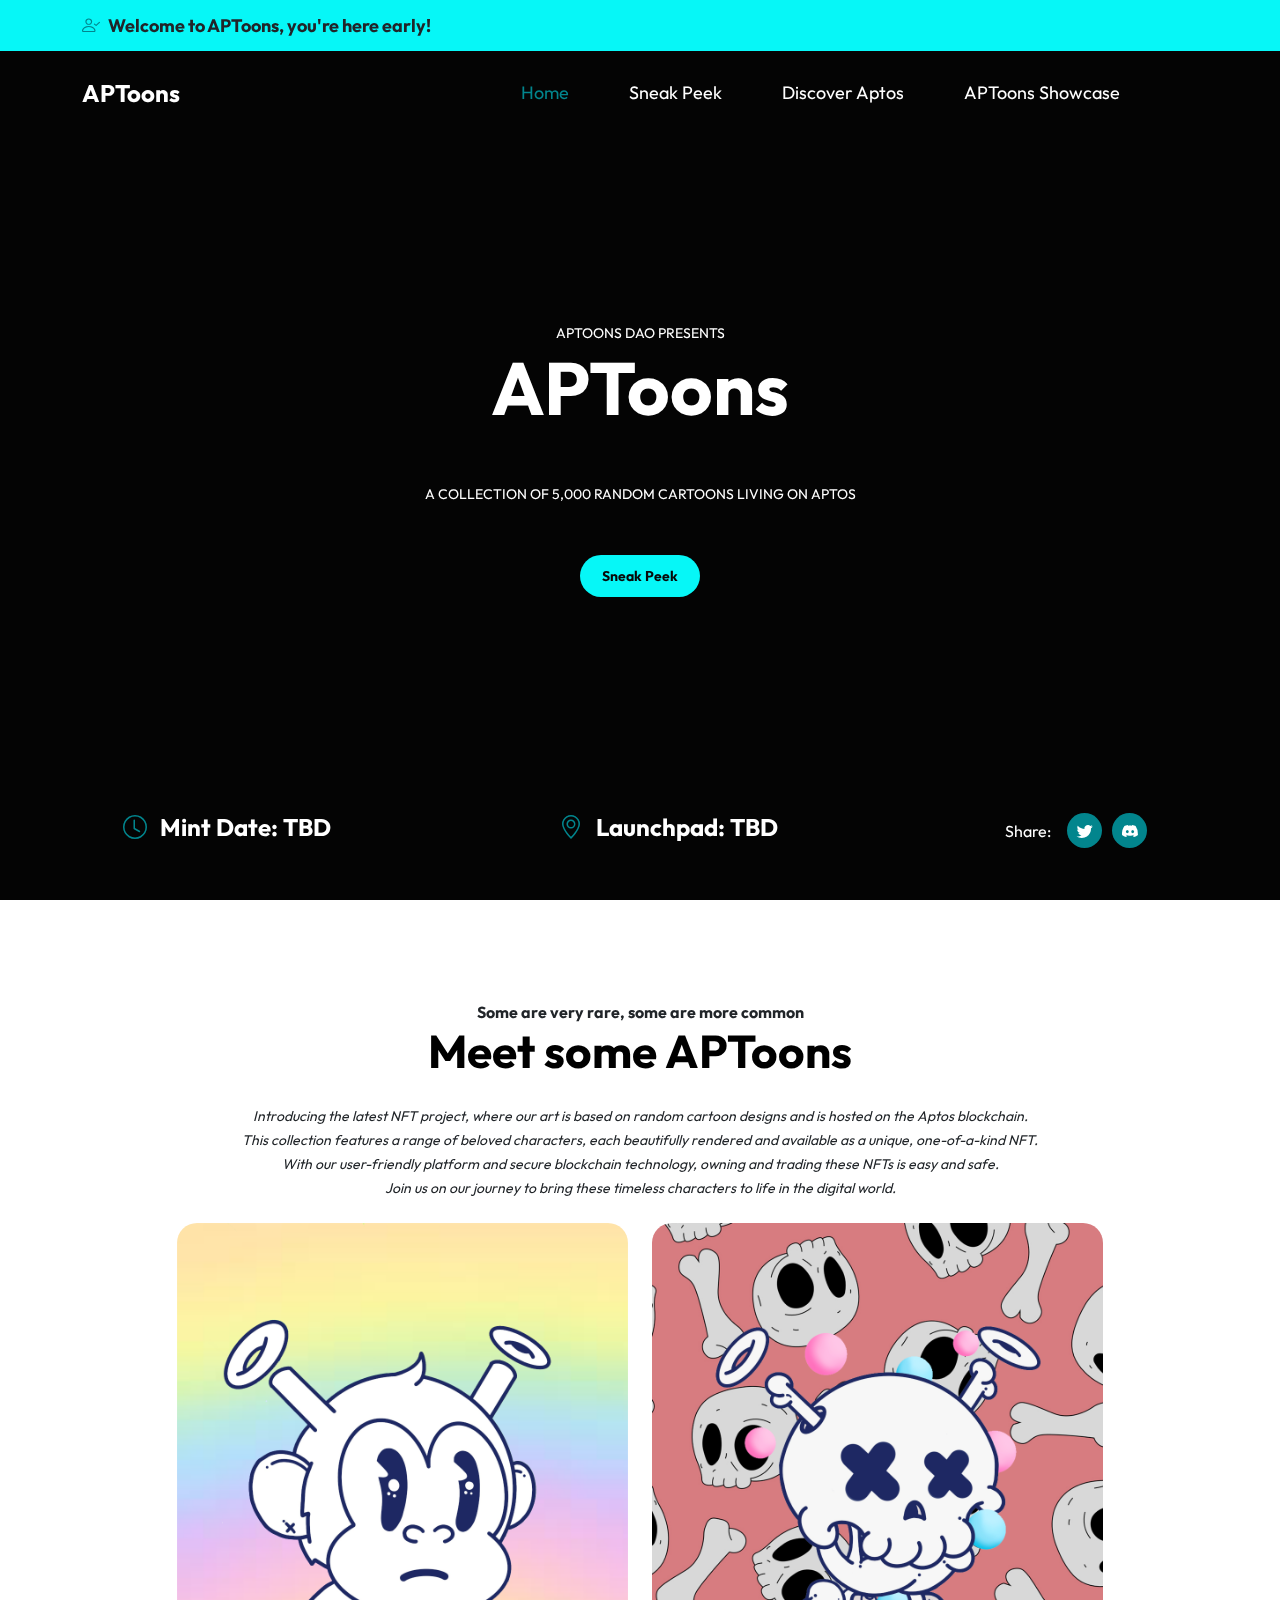
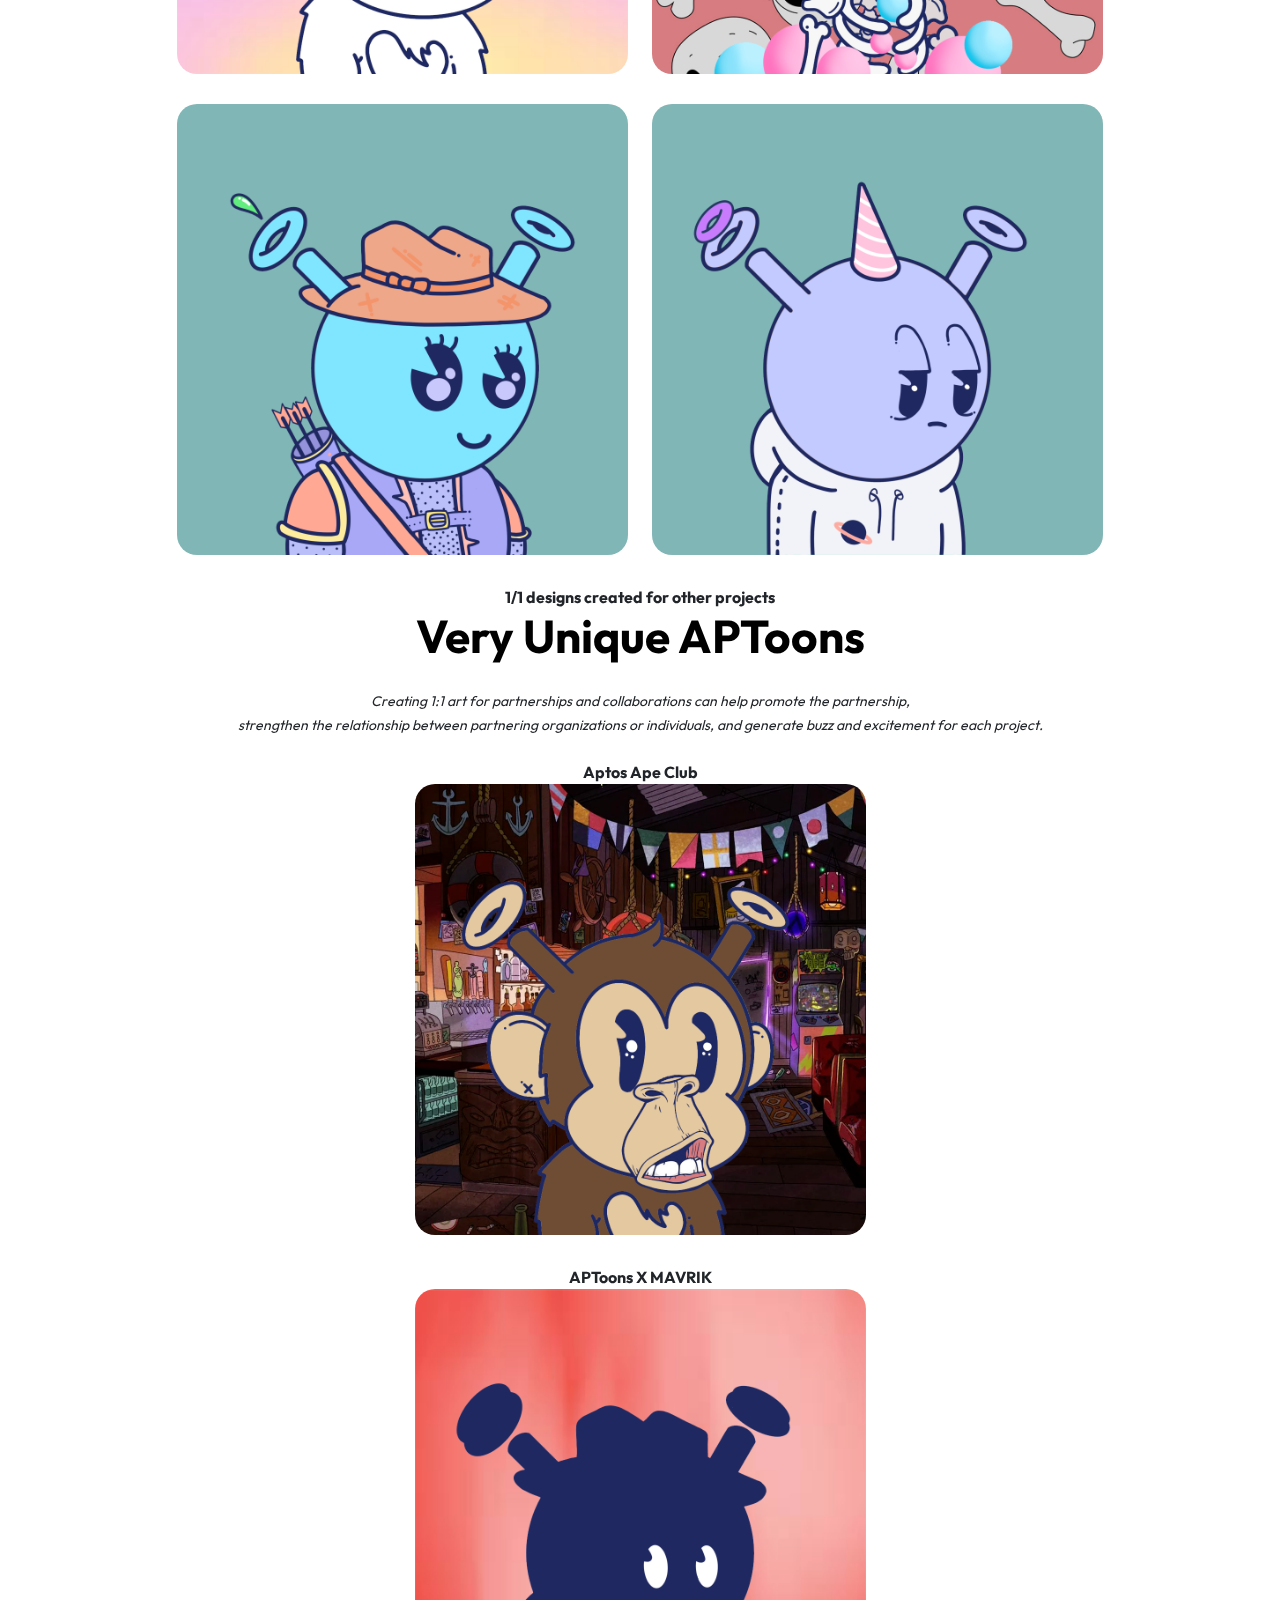
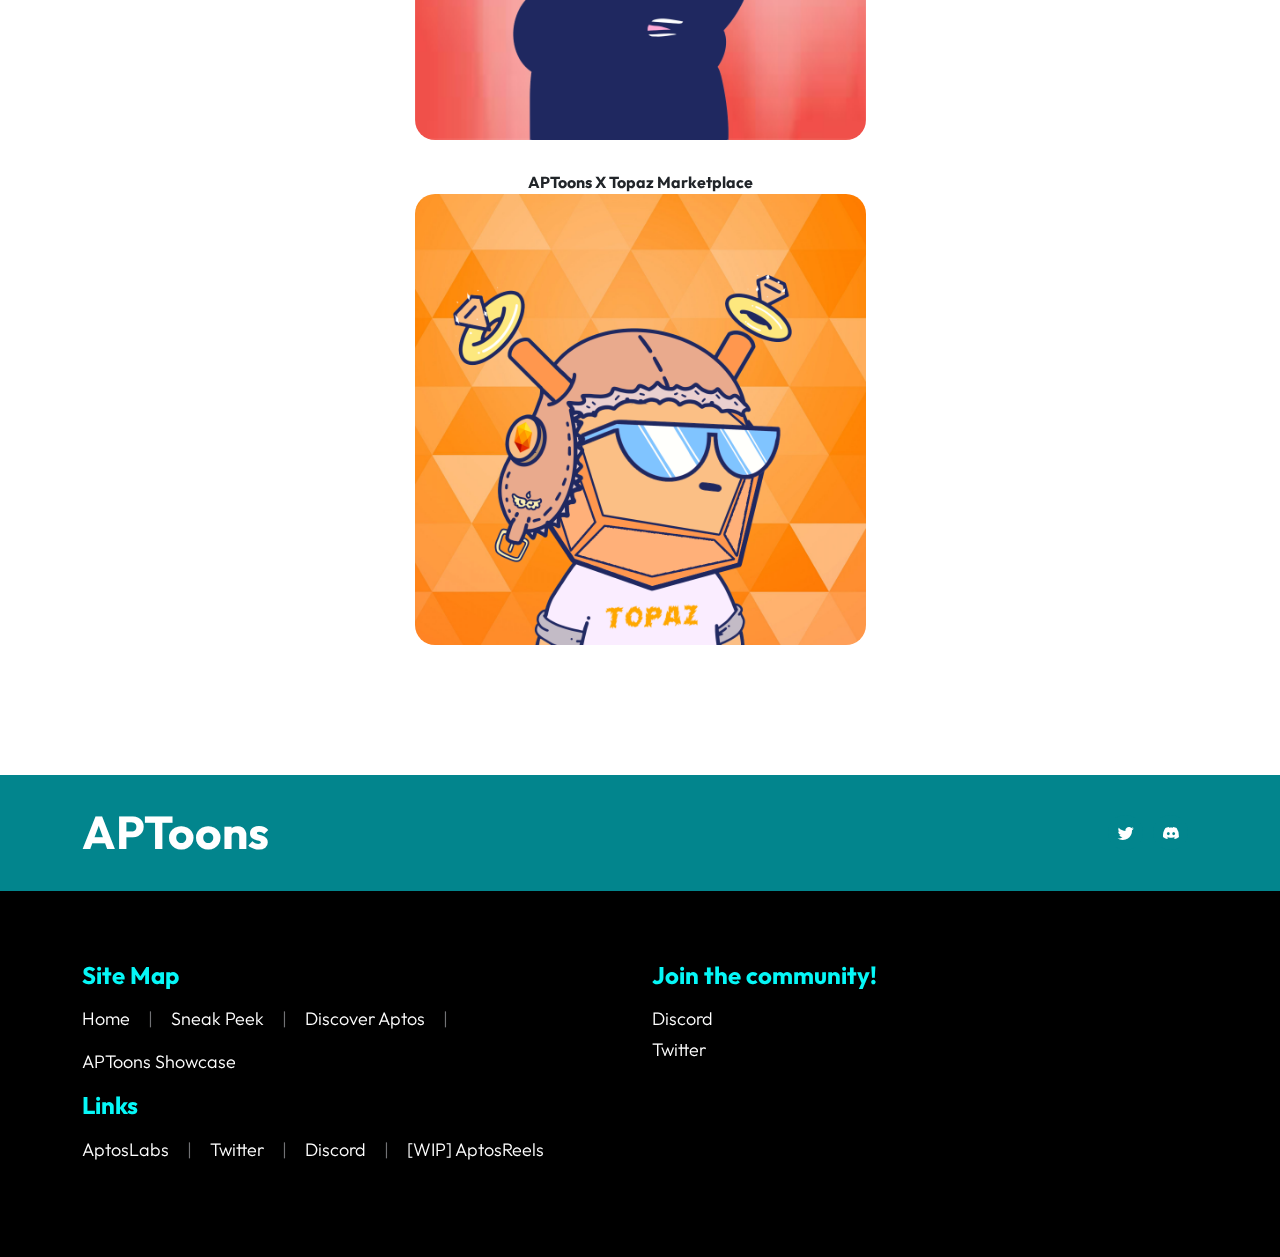
==== commit 90e7385e: "Update index.html" ====
--- a/index.html
+++ b/index.html
@@ -250,6 +250,49 @@
                                         <strong>View on Marketplace:</strong> <a href="#">Soon...</a>
                                     </p>
                                 </div>
+                            </div>
+                        </div>
+                    </div>
+                </div>
+                <div class="container">
+                    <div class="row justify-content-center">
+
+                        <div class="col-12 text-center">
+                            <strong>1/1 designs created for other projects</strong>
+                            <h2 class="mb-4">Very Unique APToons</h1>
+                            <small><i>
+                                Creating 1:1 art for partnerships and collaborations can help promote the partnership, <br>
+                                strengthen the relationship between partnering organizations or individuals, and generate buzz and excitement for each project. <br>
+                            </i></small><br>
+                        </div>
+
+                        <div class="col-lg-5 col-12">
+
+                            <div class="artists-thumb">
+                                <div class="col-12 text-center">
+                                    <strong>Aptos Ape Club</strong>
+                                </div>
+                                <div class="artists-image-wrap">
+                                    <img src="images/APToons-ft-AptosApeClub.png" class="artists-image img-fluid">
+                                </div>
+                            </div>
+                            <div class="artists-thumb">
+                                <div class="col-12 text-center">
+                                    <strong>APToons X MAVRIK</strong>
+                                </div>
+                                <div class="artists-image-wrap">
+                                    <img src="images/APToons-ft-MAVRIK-v2.png" class="artists-image img-fluid">
+                                </div>
+
+                            </div>
+                            <div class="artists-thumb">
+                                <div class="col-12 text-center">
+                                    <strong>APToons X Topaz Marketplace</strong>
+                                </div>
+                                <div class="artists-image-wrap">
+                                    <img src="images/APToons-ft-Topaz.png" class="artists-image img-fluid">
+                                </div>
+
                             </div>
                         </div>
                     </div>
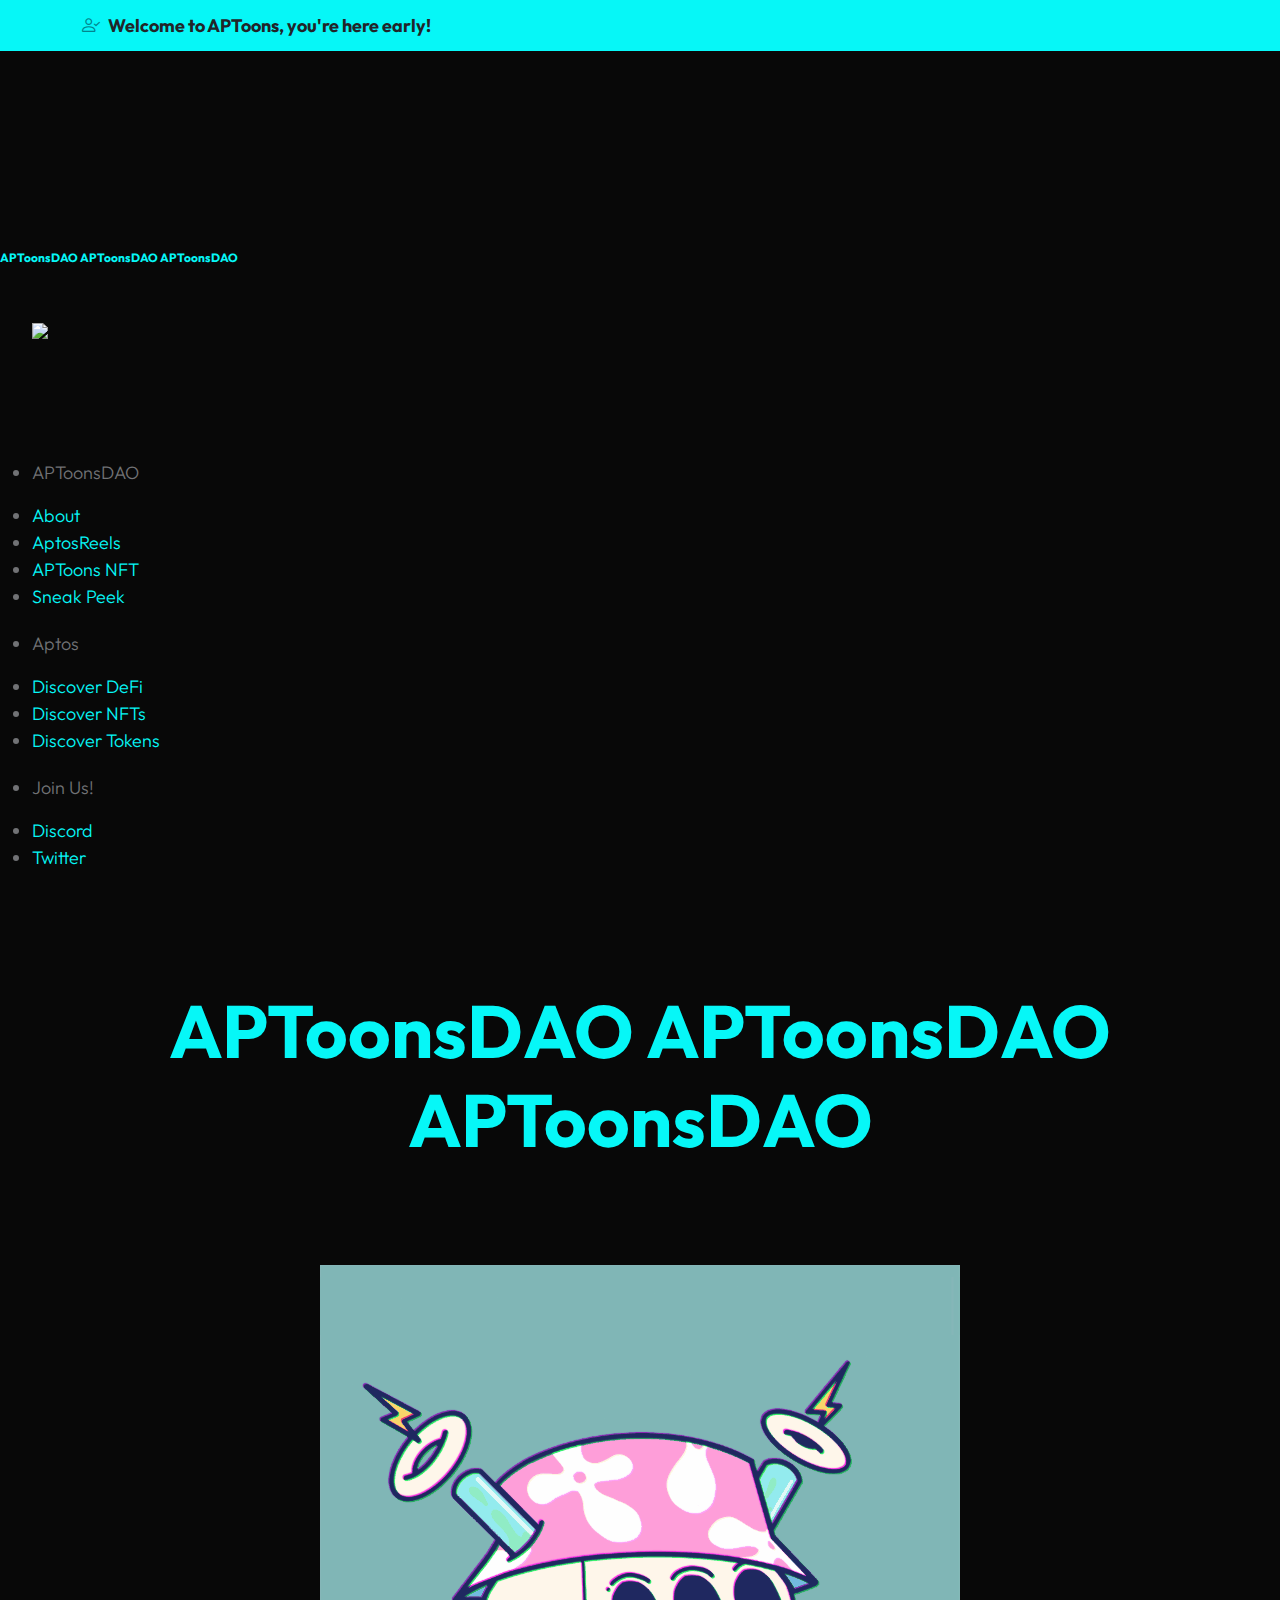
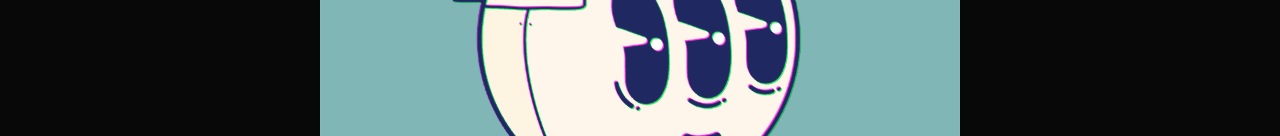
==== commit d71fa48b: "Website redo" ====
--- a/index.html
+++ b/index.html
@@ -26,7 +26,7 @@
 
     </head>
     
-    <body>
+    <body style="background-color: #080808;">
 
         <main>
 
@@ -46,55 +46,123 @@
             </header>
 
 
-            <nav class="navbar navbar-expand-lg">
-                <div class="container">
-                    <a class="navbar-brand" href="index.html">
-                        APToons
-                    </a>
-
-                    <button class="navbar-toggler" type="button" data-bs-toggle="collapse" data-bs-target="#navbarNav" aria-controls="navbarNav" aria-expanded="false" aria-label="Toggle navigation">
-                        <span class="navbar-toggler-icon"></span>
-                    </button>
-    
-                    <div class="collapse navbar-collapse" id="navbarNav">
-                        <ul class="navbar-nav align-items-lg-center ms-auto me-lg-5">
-                            <li class="nav-item">
-                                <a class="nav-link click-scroll" href="#section_1">Home</a>
-                            </li>
-
-                            <li class="nav-item">
-                                <a class="nav-link click-scroll" href="#section_2">Sneak Peek</a>
-                            </li>
-
-                            <li class="nav-item">
-                                <a class="nav-link " href="discover.html">Discover Aptos</a>
-                            </li>
-
-                            <li class="nav-item">
-                              <a class="nav-link" href="showcase.html">APToons Showcase</a>
-                            </li>
-                        </ul>
-
-                        <!-- <a href="ticket.html" class="btn custom-btn d-lg-block d-none">Buy Ticket</a> -->
-                    </div>
+            <nav class="main-menu ">
+                <div class="center" style="margin-top: 200px; left: 50%">
+                  <h1 style="font-size: 12px; "><a href="https://aptoons.vercel.app/">
+                    <span>APToonsDAO</span>
+                    <span>APToonsDAO</span>
+                    <span>APToonsDAO</span>
+                    </a></h1>
                 </div>
-            </nav>
-            
-
+                    <ul>
+                      <img src=https://aptosfoundation.org/assets/logomark/PNG/Aptos_mark_WHT-1eeb072e4547ee306fa6898165772fcfaff9d561.png class="aptosimg" style="margin-top: 50px"></img> 
+        
+                        <li class="menu-title" style="margin-top: 120px">
+                            <p href="#">
+                              APToonsDAO
+                            </p>
+                        </li>
+                        <li>
+                            <a href="https://hello-world-aptoons.vercel.app/">
+                                <span class="nav-text">
+                                    About
+                                </span>
+                            </a>
+                        </li>
+                        <li>
+                            <a href="https://hello-world-aptoons.vercel.app/">
+                                <span class="nav-text">
+                                    AptosReels
+                                </span>
+                            </a>
+                        </li>
+                        <li class="active">
+                            <a href="https://aptoons.vercel.app/">
+                                <span class="nav-text">
+                                    APToons NFT
+                                </span>
+                            </a>
+                        </li>
+                        <li class="">
+                            <a href="https://aptoons.vercel.app/sneakpeek.html">
+                                <span class="nav-text">
+                                    Sneak Peek
+                                </span>
+                            </a>
+                        </li>
+                        <li class="menu-title" style="margin-top: 20px">
+                            <p href="#">
+                              Aptos
+                            </p>
+                        </li>
+                        <li class="has-subnav">
+                            <a href="#">
+                                <span class="nav-text">
+                                    Discover DeFi
+                                </span>
+                            </a>
+                        </li>
+                        <li class="has-subnav">
+                            <a href="#">
+                                <span class="nav-text">
+                                    Discover NFTs
+                                </span>
+                            </a>
+                        </li>
+                        <li class="has-subnav">
+                            <a href="#">
+                                <span class="nav-text">
+                                    Discover Tokens
+                                </span>
+                            </a>
+                        </li>
+                        <li class="menu-title" style="margin-top: 20px">
+                            <p href="#">
+                              Join Us!
+                            </p>
+                        </li>
+                        <li>
+                            <a href=" ">
+                                <span class="nav-text">
+                                    Discord
+                                </span>
+                            </a>
+                        </li>
+                        <li>
+                            <a href="#">
+                                <span class="nav-text">
+                                    Twitter
+                                </span>
+                            </a>
+                        </li>
+                    </ul>
+                  
+                </nav>
+        
             <section class="hero-section" id="section_1">
-                <div class="section-overlay"></div>
-
                 <div class="container d-flex justify-content-center align-items-center">
                     <div class="row">
 
                         <div class="col-12 mt-auto mb-5 text-center">
-                            <small>APToons DAO Presents</small>
-
-                            <h1 class="text-white mb-5">APToons</h1>
-
-                            <small>A collection of 5,000 random cartoons living on Aptos</small><br>
-
-                            <a style="margin-top: 50px;" class="btn custom-btn smoothscroll" href="#section_2">Sneak Peek</a>
+                            <div class="center ">
+                                <h1 ><a href="https://aptoons.vercel.app/">
+                                  <span>APToonsDAO</span>
+                                  <span>APToonsDAO</span>
+                                  <span>APToonsDAO</span>
+                                  </a></h1>
+                            </div>
+
+                            <div class="gif-prev" style="margin-top: 100px;">
+                                <img src="images/mosh1.gif" style="z-index: 1;" class="show gif-prev gif-prev-main"></img>
+                                <img src="images/mosh2.gif" style="z-index: 0;" ></img>
+                                <img src="images/mosh3.gif" style="z-index: 0;" ></img>
+                                <img src="images/mosh4.gif" style="z-index: 0;" ></img>
+                                <img src="images/mosh5.gif" style="z-index: 0;" ></img>
+                                <img src="images/mosh6.gif" style="z-index: 0;" ></img>
+                                <img src="images/mosh7.gif" style="z-index: 0;" ></img>
+                                <img src="images/mosh8.gif" style="z-index: 0;" ></img>
+                            </div>
+
                         </div>
 
                         <div class="col-lg-12 col-12 mt-auto d-flex flex-column flex-lg-row text-center">
@@ -135,292 +203,27 @@
                 </div>
             </section>
 
-
-            <section class="artists-section section-padding" id="section_2">
-                <div class="container">
-                    <div class="row justify-content-center">
-
-                        <div class="col-12 text-center">
-                            <strong>Some are very rare, some are more common</strong>
-                            <h2 class="mb-4">Meet some APToons</h1>
-                            <small><i>
-                                Introducing the latest NFT project, where our art is based on random cartoon designs and is hosted on the Aptos blockchain.<br>
-                                This collection features a range of beloved characters, each beautifully rendered and available as a unique, one-of-a-kind NFT.<br>
-                                With our user-friendly platform and secure blockchain technology, owning and trading these NFTs is easy and safe.<br>
-                                Join us on our journey to bring these timeless characters to life in the digital world.<br>
-                            </i></small><br>
-                        </div>
-
-                        <div class="col-lg-5 col-12">
-
-                            <div class="artists-thumb">
-                                <div class="artists-image-wrap">
-                                    <img src="images/nfts/2864.png" class="artists-image img-fluid">
-                                </div>
-                                <div class="artists-hover">
-                                    <p> <strong>Antenna:</strong> N/A </p>
-
-                                    <p> <strong>Hat:</strong> N/A </p>
-
-                                    <p> <strong>Head:</strong> Vintage Ape </p>
-
-                                    <p> <strong>Face:</strong> Vintage Ape </p>
-
-                                    <p> <strong>Body:</strong> Vintage Ape </p>
-
-                                    <p> <strong>Background:</strong> Rainbow </p>
-
-                                    <p class="mb-0">
-                                        <strong>View on Marketplace:</strong> <a href="#">Soon...</a>
-                                    </p>
-                                </div>
-                            </div>
-
-                            <div class="artists-thumb">
-                                <div class="artists-image-wrap">
-                                    <img src="images/nfts/545.png" class="artists-image img-fluid">
-                                </div>
-                                
-
-                                <div class="artists-hover">
-                                    <p> <strong>Antenna:</strong> Slime Goo </p>
-
-                                    <p> <strong>Hat:</strong> Archaeology Hat </p>
-
-                                    <p> <strong>Head:</strong> Blue </p>
-
-                                    <p> <strong>Face:</strong> Happy Lashes </p>
-
-                                    <p> <strong>Body:</strong> Arrows </p>
-
-                                    <p> <strong>Background:</strong> Turquoise </p>
-
-                                    <p class="mb-0">
-                                        <strong>View on Marketplace:</strong> <a href="#">Soon...</a>
-                                    </p>
-                                </div>
-                            </div>
-
-                        </div>
-
-                        <!-- MID -->
-                        
-                        <div class="col-lg-5 col-12">
-
-                            <div class="artists-thumb">
-                                <div class="artists-image-wrap">
-                                    <img src="images/nfts/585.png" class="artists-image img-fluid">
-                                </div>
-                                <div class="artists-hover">
-                                    <p> <strong>Antenna:</strong> N/A </p>
-
-                                    <p> <strong>Hat:</strong> N/A </p>
-
-                                    <p> <strong>Head:</strong> Boney Bubbles </p>
-
-                                    <p> <strong>Face:</strong> Boney Bubbles </p>
-
-                                    <p> <strong>Body:</strong> Boney Bubbles </p>
-
-                                    <p> <strong>Background:</strong> Boney </p>
-
-                                    <p class="mb-0">
-                                        <strong>View on Marketplace:</strong> <a href="#">Soon...</a>
-                                    </p>
-                                </div>
-                            </div>
-
-                            <div class="artists-thumb">
-                                <img src="images/nfts/4796.png" class="artists-image img-fluid">
-
-                                <div class="artists-hover">
-                                    <p> <strong>Antenna:</strong> Pink 1 </p>
-
-                                    <p> <strong>Hat:</strong> Party Hat </p>
-
-                                    <p> <strong>Head:</strong> Light Purple </p>
-
-                                    <p> <strong>Face:</strong> Needs Coffee </p>
-
-                                    <p> <strong>Body:</strong> Space Hoodie </p>
-
-                                    <p> <strong>Background:</strong> Turquoise </p>
-
-                                    <p class="mb-0">
-                                        <strong>View on Marketplace:</strong> <a href="#">Soon...</a>
-                                    </p>
-                                </div>
-                            </div>
-                        </div>
-                    </div>
-                </div>
-                <div class="container">
-                    <div class="row justify-content-center">
-
-                        <div class="col-12 text-center">
-                            <strong>1/1 designs created for other projects</strong>
-                            <h2 class="mb-4">Very Unique APToons</h1>
-                            <small><i>
-                                Creating 1:1 art for partnerships and collaborations can help promote the partnership, <br>
-                                strengthen the relationship between partnering organizations or individuals, and generate buzz and excitement for each project. <br>
-                            </i></small><br>
-                        </div>
-
-                        <div class="col-lg-5 col-12">
-
-                            <div class="artists-thumb">
-                                <div class="col-12 text-center">
-                                    <strong>Aptos Ape Club</strong>
-                                </div>
-                                <div class="artists-image-wrap">
-                                    <img src="images/APToons-ft-AptosApeClub.png" class="artists-image img-fluid">
-                                </div>
-                            </div>
-                            <div class="artists-thumb">
-                                <div class="col-12 text-center">
-                                    <strong>APToons X MAVRIK</strong>
-                                </div>
-                                <div class="artists-image-wrap">
-                                    <img src="images/APToons-ft-MAVRIK-v2.png" class="artists-image img-fluid">
-                                </div>
-
-                            </div>
-                            <div class="artists-thumb">
-                                <div class="col-12 text-center">
-                                    <strong>APToons X Topaz Marketplace</strong>
-                                </div>
-                                <div class="artists-image-wrap">
-                                    <img src="images/APToons-ft-Topaz.png" class="artists-image img-fluid">
-                                </div>
-
-                            </div>
-                        </div>
-                    </div>
-                </div>
-            </section>
-
-            
         </main>
 
-
-        <footer class="site-footer">
-            <div class="site-footer-top">
-                <div class="container">
-                    <div class="row">
-
-                        <div class="col-lg-6 col-12">
-                            <h2 class="text-white mb-lg-0">APToons</h2>
-                        </div>
-
-                        <div class="col-lg-6 col-12 d-flex justify-content-lg-end align-items-center">
-                            <ul class="social-icon d-flex justify-content-lg-end">
-                                <li class="social-icon-item">
-                                    <a href="https://twitter.com/APToons_" class="social-icon-link">
-                                        <span class="bi-twitter"></span>
-                                    </a>
-                                </li>
-    
-                                <li class="social-icon-item">
-                                    <a href="https://discord.gg/e4CKWu3pmX" class="social-icon-link">
-                                        <span class="bi-discord"></span>
-                                    </a>
-                                </li>
-                                
-                            </ul>
-                        </div>
-                    </div>
-                </div>
-            </div>
-
-            <div class="container">
-                <div class="row">
-
-                    <div class="col-lg-6 col-12 mb-4 pb-2">
-                        <h5 class="site-footer-title mb-3">Site Map</h5>
-
-                        <ul class="site-footer-links">
-                            <li class="site-footer-link-item">
-                                <a href="#" class="site-footer-link">Home</a>
-                            </li>
-
-                            <li class="site-footer-link-item">
-                                <p> | </p>
-                            </li>
-
-                            <li class="site-footer-link-item">
-                                <a href="#section_2" class="site-footer-link">Sneak Peek</a>
-                            </li>
-
-                            <li class="site-footer-link-item">
-                                <p> | </p>
-                            </li>
-
-                            <li class="site-footer-link-item">
-                                <a href="discover.html" class="site-footer-link">Discover Aptos</a>
-                            </li>
-
-                            <li class="site-footer-link-item">
-                                <p> | </p>
-                            </li>
-
-                            <li class="site-footer-link-item">
-                                <a href="showcase.html" class="site-footer-link">APToons Showcase</a>
-                            </li>
-
-                        </ul>
-
-                        <h5 class="site-footer-title mb-3">Links</h5>
-
-                        <ul class="site-footer-links">
-                            <li class="site-footer-link-item">
-                                <a href="https://forum.aptoslabs.com/t/aptoons-a-collection-of-5-000-random-cartoons-living-on-aptos/166988" class="site-footer-link">AptosLabs</a>
-                            </li>
-
-                            <li class="site-footer-link-item">
-                                <p> | </p>
-                            </li>
-
-                            <li class="site-footer-link-item">
-                                <a href="https://twitter.com/APToons_" class="site-footer-link">Twitter</a>
-                            </li>
-
-                            <li class="site-footer-link-item">
-                                <p> | </p>
-                            </li>
-
-                            <li class="site-footer-link-item">
-                                <a href="https://discord.gg/e4CKWu3pmX" class="site-footer-link">Discord</a>
-                            </li>
-
-                            <li class="site-footer-link-item">
-                                <p> | </p>
-                            </li>
-                            
-                            <li class="site-footer-link-item">
-                                <a href="http://hello-world-aptoons.vercel.app/" class="site-footer-link">[WIP] AptosReels</a>
-                            </li>
-
-                        </ul>
-                    </div>
-
-                    <div class="col-md-6 col-12 mb-4 mb-lg-0">
-                        <h5 class="site-footer-title mb-3">Join the community!</h5>
-
-                        <p class="text-white d-flex mb-1">
-                            <a href="https://discord.gg/e4CKWu3pmX" class="site-footer-link"> Discord
-                            </a>
-                        </p>
-
-                        <p class="text-white d-flex">
-                            <a href="https://twitter.com/APToons_" class="site-footer-link"> Twitter
-                            </a>
-                        </p>
-                    </div>
-
-                </div>
-            </div>
-        </footer>
-
+        <script>
+            // Get the image container
+            var imageContainer = document.querySelector('.gif-prev');
+            // Get all the images
+            var images = imageContainer.querySelectorAll('img');
+            // Set the current image index to 0
+            var currentImageIndex = 0;
+            // Set the interval to cycle through the images every 5 seconds
+            setInterval(function() {
+              // Remove the 'show' class from all images
+              for (var i = 0; i < images.length; i++) {
+                images[i].classList.remove('show');
+              }
+              // Increment the current image index, or set it to 0 if it's the last image
+              currentImageIndex = (currentImageIndex + 1) % images.length;
+              // Add the 'show' class to the current image
+              images[currentImageIndex].classList.add('show');
+            }, 4000);
+        </script>
         <!-- JAVASCRIPT FILES -->
         <script src="js/jquery.min.js"></script>
         <script src="js/bootstrap.min.js"></script>
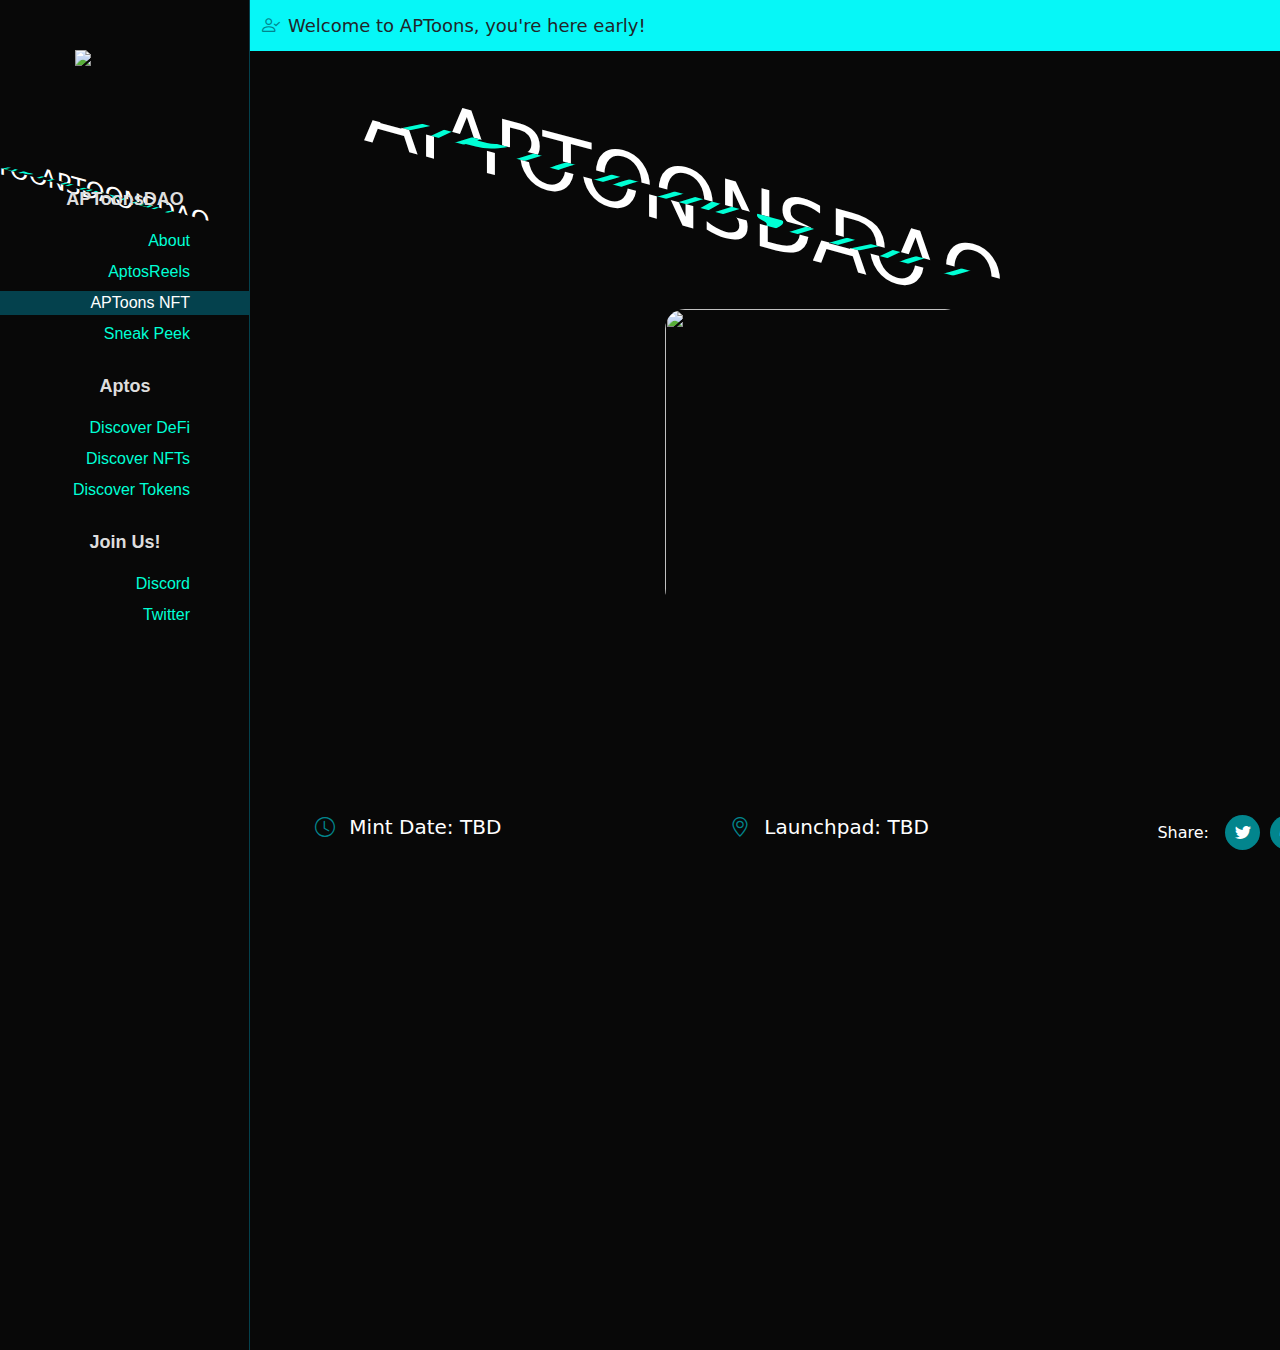
==== commit 16b28aaa: "Update index.html" ====
--- a/index.html
+++ b/index.html
@@ -153,14 +153,23 @@
                             </div>
 
                             <div class="gif-prev" style="margin-top: 100px;">
-                                <img src="images/mosh1.gif" style="z-index: 1;" class="show gif-prev gif-prev-main"></img>
-                                <img src="images/mosh2.gif" style="z-index: 0;" ></img>
-                                <img src="images/mosh3.gif" style="z-index: 0;" ></img>
-                                <img src="images/mosh4.gif" style="z-index: 0;" ></img>
-                                <img src="images/mosh5.gif" style="z-index: 0;" ></img>
-                                <img src="images/mosh6.gif" style="z-index: 0;" ></img>
-                                <img src="images/mosh7.gif" style="z-index: 0;" ></img>
-                                <img src="images/mosh8.gif" style="z-index: 0;" ></img>
+                                <img src="https://github.com/APToons/branding/blob/main/nft/1050.gif?raw=true" style="z-index: 1;" class="show gif-prev gif-prev-main"></img>
+                                <img src="https://github.com/APToons/branding/blob/main/nft/2152.gif?raw=true" style="z-index: 0;" ></img>
+                                <img src="https://github.com/APToons/branding/blob/main/nft/1286.gif?raw=true" style="z-index: 0;" ></img>
+                                <img src="https://github.com/APToons/branding/blob/main/nft/1746.gif?raw=true" style="z-index: 0;" ></img>
+                                <img src="https://github.com/APToons/branding/blob/main/nft/213.gif?raw=true" style="z-index: 0;" ></img>
+                                <img src="https://github.com/APToons/branding/blob/main/nft/2864.gif?raw=true" style="z-index: 0;" ></img>
+                                <img src="https://github.com/APToons/branding/blob/main/nft/258.gif?raw=true" style="z-index: 0;" ></img>
+                                <img src="https://github.com/APToons/branding/blob/main/nft/2662.gif?raw=true" style="z-index: 0;" ></img>
+                                <img src="https://github.com/APToons/branding/blob/main/nft/2864.gif?raw=true" style="z-index: 0;" ></img>
+                                <img src="https://github.com/APToons/branding/blob/main/nft/2890.gif?raw=true" style="z-index: 0;" ></img>
+                                <img src="https://github.com/APToons/branding/blob/main/nft/306.gif?raw=true" style="z-index: 0;" ></img>
+                                <img src="https://github.com/APToons/branding/blob/main/nft/3369.gif?raw=true" style="z-index: 0;" ></img>
+                                <img src="https://github.com/APToons/branding/blob/main/nft/44.gif?raw=true" style="z-index: 0;" ></img>
+                                <img src="https://github.com/APToons/branding/blob/main/nft/4738.gif?raw=true" style="z-index: 0;" ></img>
+                                <img src="https://github.com/APToons/branding/blob/main/nft/546.gif?raw=true" style="z-index: 0;" ></img>
+                                <img src="https://github.com/APToons/branding/blob/main/nft/585.gif?raw=true" style="z-index: 0;" ></img>
+                                <img src="https://github.com/APToons/branding/blob/main/nft/938.gif?raw=true" style="z-index: 0;" ></img>
                             </div>
 
                         </div>
--- a/css/aptoons.css
+++ b/css/aptoons.css
@@ -1,1047 +1,1437 @@
-/*
-
-TemplateMo 583 Festava Live
-
-https://templatemo.com/tm-583-festava-live
-
-*/
-
-
-/*---------------------------------------
-  CUSTOM PROPERTIES ( VARIABLES )             
------------------------------------------*/
-:root {
-  --white-color:                  #ffffff;
-  --primary-color:                #06f7f7;
-  --secondary-color:              #02858d;
-  --section-bg-color:             #f0f8ff;
-  --custom-btn-bg-color:          #06f7f7;
-  --custom-btn-bg-hover-color:    #02858d;
-  --dark-color:                   #000000;
-  --p-color:                      #717275;
-  --border-color:                 #7fffd4;
-  --link-hover-color:             #06f7f7;
-
-  --body-font-family:             'Outfit', sans-serif;
-
-  --h1-font-size:                 74px;
-  --h2-font-size:                 46px;
-  --h3-font-size:                 32px;
-  --h4-font-size:                 28px;
-  --h5-font-size:                 24px;
-  --h6-font-size:                 22px;
-  --p-font-size:                  18px;
-  --btn-font-size:                14px;
-  --copyright-font-size:          16px;
-
-  --border-radius-large:          100px;
-  --border-radius-medium:         20px;
-  --border-radius-small:          10px;
-
-  --font-weight-light:            300;
-  --font-weight-normal:           400;
-  --font-weight-bold:             700;
-}
-
-body {
-  background-color: var(--white-color);
-  font-family: var(--body-font-family); 
-}
-
-
-/*---------------------------------------
-  TYPOGRAPHY               
------------------------------------------*/
-
-h2,
-h3,
-h4,
-h5,
-h6 {
-  color: var(--dark-color);
-}
-
-h1,
-h2,
-h3,
-h4,
-h5,
-h6 {
+.sneakpeak-col {
+  flex: 25%;
+  padding: 0 4px;
+}
+.sneakpeak-col img {
+  margin-top: 8px;
+  vertical-align: middle;
+  max-width: 200px;
+  max-height: 200px;
+  border-radius: 20px;
+  margin-left: 10px;
+  margin-right: 10px;
+}
+
+
+.gif-prev {
+  display: flex;
+  align-items: center;
+  justify-content: center;
+  width: 1000px;
+  height: 500px;
+  position: relative;
+}
+
+.gif-prev img {
+  vertical-align: middle;
+  max-width: 300px;
+  max-height: 300px;
+  border-radius: 20px;
+  object-fit: contain;
+  position: absolute;
+  opacity: 0;
+  transition: opacity 2s;
+  z-index: 0;
+}
+
+/* Style the current image */
+.gif-prev img.show {
+  opacity: 1;
+  z-index: 1;
+}
+
+.center{
+  margin-top: 100px;
+  position:absolute;
+  left:40%;
+  transform:prespective(1000px) translate(-50%,-50%);
+  transform:skewY(15deg);
+  transition:0.5s;
+}
+
+.center:hover{
+  transform:prespective(1000px) translate(-50%,-50%);
+  transform:skewY(0deg);
+}
+
+.center h1 span{
+  position:absolute;
+  top:0;
+  left:0;
+  transform:translate(-50%,-50%);
+  margin:0;
+  padding:0;
+  text-transform:uppercase;
+  font-size:2em;
+  color:#fff;
+  transform-style:preserve-3d;
+  transition:0.8s;
+}
+.center h1 span:nth-child(1){
+  clip-path: polygon(0 0, 100% 0, 100% 45%, 0 45%);
+}
+
+
+
+.center h1 span:nth-child(2){
+  color:#00ffd5;
+  transform:translate(-50%,-50%) skewX(-60deg);
+  left:-38px;
+  clip-path: polygon(0 45%, 100% 45%, 100% 55%, 0 55%);
+}
+
+.center h1 span:nth-child(3){
+  transform:translate(-50%,-50%) skewY(0deg);
+  left:-76px;
+  clip-path: polygon(0 55%, 100% 55%, 100% 100%, 0 100%);
+}
+
+.center:hover h1 span:nth-child(2), 
+.center:hover h1 span:nth-child(3){
+  transform:translate(-50%,-50%) skewX(0deg);
+  left:0;
+  color:#fff;
+}
+
+.fa-2x {
+font-size: 2em;
+}
+.fa {
+position: relative;
+display: table-cell;
+width: 20px;
+height: 20px;
+text-align: center;
+vertical-align: middle;
+font-size:20px;
+}
+
+.aptosimg, .aptosimg img{
+  max-width: 100px;
+  max-height: 100px;
+  display: block;
+  margin: 0 auto;
+}
+
+.main-menu {
+background:#080808;
+border-right:1px solid #04414d;
+position:absolute;
+top:0;
+bottom:0;
+height: 150%;
+left:0;
+width:250px;
+overflow:visible;
+-webkit-transition:width .05s linear;
+transition:width .05s linear;
+z-index:1000;
+}
+
+.main-menu>ul {
+margin:7px 0;
+}
+
+.main-menu li {
+position:relative;
+display:block;
+width:250px;
+}
+
+.main-menu li>a {
+position:relative;
+border-collapse:collapse;
+border-spacing:0;
+color:#00ffd5;
+ font-family: arial;
+font-size: 14px;
+text-decoration:none;
+-webkit-transition:all .1s linear;
+transition:all .1s linear;
+text-align: right;
+font-size:16px;
+}
+
+.main-menu li>p {
+  position:relative;
+  border-collapse:collapse;
+  border-spacing:0;
+  color:#ddd;
+   font-family: arial;
+  font-size: 18px;
+  text-decoration:none;
+  -webkit-transition:all .1s linear;
+  transition:all .1s linear;
+  text-align: center;
+  font-size:18px;
   font-weight: var(--font-weight-bold);
 }
 
-h1 {
-  font-size: var(--h1-font-size);
-}
-
-h2 {
-  font-size: var(--h2-font-size);
-}
-
-h3 {
-  font-size: var(--h3-font-size);
-}
-
-h4 {
-  font-size: var(--h4-font-size);
-}
-
-h5 {
-  font-size: var(--h5-font-size);
-}
-
-h6 {
-  font-size: var(--h6-font-size);
-}
-
-p {
-  color: var(--p-color);
-  font-size: var(--p-font-size);
-  font-weight: var(--font-weight-light);
-}
-
-ul li {
-  color: var(--p-color);
-  font-size: var(--p-font-size);
-  font-weight: var(--font-weight-light);
-}
-
-a, 
-button {
-  touch-action: manipulation;
-  transition: all 0.3s;
-}
-
-a {
-  display: inline-block;
-  color: var(--primary-color);
-  text-decoration: none;
-}
-
-a:hover {
-  color: var(--link-hover-color);
-}
-
-b,
-strong {
-  font-weight: var(--font-weight-bold);
-}
-
-.link-fx-1 {
-  color: var(--white-color);
-  position: relative;
-  display: inline-flex;
-  align-items: center;
-  height: 32px;
-  padding: 0 6px;
-  text-decoration: none;
-  -webkit-font-smoothing: antialiased;
-  -moz-osx-font-smoothing: grayscale;
-}
-
-.link-fx-1:hover {
-  color: var(--link-hover-color);
-}
-
-.link-fx-1:hover::before {
-  transform: translateX(17px) scaleX(0);
-  transition: transform .2s;
-}
-
-.link-fx-1:hover .icon circle {
-  stroke-dashoffset: 200;
-  transition: stroke-dashoffset .2s .1s;
-}
-
-.link-fx-1:hover .icon line {
-  transform: rotate(-180deg);
-}
-
-.link-fx-1:hover .icon line:last-child {
-  transform: rotate(180deg);
-}
-
-.link-fx-1::before {
-  content: "";
-  position: absolute;
-  bottom: 0;
-  left: 0;
-  width: 100%;
-  height: 1px;
-  background-color: currentColor;
-  transform-origin: right center;
-  transition: transform .2s .1s;
-}
-
-.link-fx-1 .icon {
-  position: absolute;
-  right: 0;
-  bottom: 0;
-  transform: translateX(100%) rotate(90deg);
-  font-size: 32px;
-}
-
-.icon {
-  --size: 1em;
-  height: var(--size);
-  width: var(--size);
-  display: inline-block;
-  color: inherit;
-  fill: currentColor;
-  line-height: 1;
-  flex-shrink: 0;
-  max-width: initial;
-}
-
-.link-fx-1 .icon circle {
-  stroke-dasharray: 100;
-  stroke-dashoffset: 100;
-  transition: stroke-dashoffset .2s;
-}
-
-.link-fx-1 .icon line {
-  transition: transform .4s;
-  transform-origin: 13px 15px;
-}
-
-.link-fx-1 .icon line:last-child {
-  transform-origin: 19px 15px;
-}
-
-
-/*---------------------------------------
-  SECTION               
------------------------------------------*/
-.section-padding {
-  padding-top: 100px;
-  padding-bottom: 100px;
-}
-
-.section-bg {
-  background-color: var(--section-bg-color);
-}
-
-.section-overlay {
-  background-color: var(--dark-color);
-  position: absolute;
-  top: 0;
-  left: 0;
-  pointer-events: none;
-  width: 100%;
-  height: 100%;
-  opacity: 0.35;
-}
-
-.section-overlay + .container {
-  position: relative;
-}
-
-.tab-content {
-  background-color: var(--white-color);
-  border-radius: var(--border-radius-medium);
-  padding: 45px;
-}
-
-.nav-tabs {
-  background-color: var(--section-bg-color);
-  border-radius: var(--border-radius-large);
-  border-bottom: 0;
-  padding: 15px;
-}
-
-.nav-tabs .nav-link {
-  border-radius: var(--border-radius-large);
-  border: 0;
-  padding: 15px 25px;
-  transition: all 0.3s;
-}
-
-.nav-tabs .nav-link:first-child {
-  margin-right: 15px;
-}
-
-.nav-tabs .nav-item.show .nav-link, 
-.nav-tabs .nav-link.active,
-.nav-tabs .nav-link:focus, 
-.nav-tabs .nav-link:hover {
-  background: var(--white-color);
-  box-shadow: 0 1rem 3rem rgba(0,0,0,.175);
-  color: var(--primary-color);
-}
-
-.nav-tabs h5 {
-  color: var(--p-color); 
-  margin-bottom: 0;
-}
-
-.nav-tabs .nav-link.active h5,
-.nav-tabs .nav-link:focus h5, 
-.nav-tabs .nav-link:hover h5 {
-  color: var(--primary-color);
-}
-
-
-/*---------------------------------------
-  CUSTOM ICON COLOR               
------------------------------------------*/
-.custom-icon {
-  color: var(--secondary-color);
-}
-
-
-/*---------------------------------------
-  CUSTOM BUTTON               
------------------------------------------*/
-.custom-btn {
-  background: var(--custom-btn-bg-color);
-  border: 2px solid transparent;
-  border-radius: var(--border-radius-large);
-  color: #080808;
-  font-size: var(--btn-font-size);
-  font-weight: var(--font-weight-bold);
-  line-height: normal;
-  transition: all 0.3s;
-  padding: 10px 20px;
-}
-
-.custom-btn:hover {
-  background: var(--custom-btn-bg-hover-color);
-  color: #080808;
-}
-
-.custom-border-btn {
-  background: transparent;
-  border: 2px solid var(--custom-btn-bg-color);
-  color: var(--custom-btn-bg-color);
-}
-
-.navbar-expand-lg .navbar-nav .nav-link.custom-btn:hover,
-.custom-border-btn:hover {
-  background: var(--custom-btn-bg-hover-color);
-  border-color: transparent;
-  color: var(--white-color);
-}
-
-.custom-btn-bg-white {
-  border-color: var(--white-color);
-  color: var(--white-color);
-}
-
-
-/*---------------------------------------
-  SITE HEADER              
------------------------------------------*/
-.site-header {
-  background-color: #06f7f7;
-  padding-top: 12px;
-  padding-bottom: 12px;
-}
-
-
-/*---------------------------------------
-  NAVIGATION              
------------------------------------------*/
-.sticky-wrapper {
-  position: absolute;
-  top: 0;
-  right: 0;
-  left: 0;
-  margin-top: 51px;
-}
-
-.sticky-wrapper.is-sticky .navbar {
-  background-color: var(--dark-color);
-}
-
-.navbar {
-  background: transparent;
-  z-index: 9;
-}
-
-.navbar-brand,
-.navbar-brand:hover {
-  color: var(--white-color);
-  font-size: var(--h5-font-size);
-  font-weight: var(--font-weight-bold);
-}
-
-.navbar-expand-lg .navbar-nav .nav-link {
-  border-radius: var(--border-radius-large);
-  margin: 10px;
-  padding: 10px 20px;
-}
-
-.navbar-nav .nav-link {
-  display: inline-block;
-  color: var(--white-color);
-  font-size: var(--p-font-size);
-  font-weight: var(--font-weight-normal);
-  position: relative;
-  padding-top: 15px;
-  padding-bottom: 15px;
-}
-
-.navbar-nav .nav-link.active, 
-.navbar-nav .nav-link:hover {
-  color: var(--secondary-color);
-}
-
-.navbar-toggler {
-  border: 0;
-  padding: 0;
-  cursor: pointer;
-  margin: 0;
-  width: 30px;
-  height: 35px;
-  outline: none;
-}
-
-.navbar-toggler:focus {
-  outline: none;
-  box-shadow: none;
-}
-
-.navbar-toggler[aria-expanded="true"] .navbar-toggler-icon {
-  background: transparent;
-}
-
-.navbar-toggler[aria-expanded="true"] .navbar-toggler-icon:before,
-.navbar-toggler[aria-expanded="true"] .navbar-toggler-icon:after {
-  transition: top 300ms 50ms ease, -webkit-transform 300ms 350ms ease;
-  transition: top 300ms 50ms ease, transform 300ms 350ms ease;
-  transition: top 300ms 50ms ease, transform 300ms 350ms ease, -webkit-transform 300ms 350ms ease;
-  top: 0;
-}
-
-.navbar-toggler[aria-expanded="true"] .navbar-toggler-icon:before {
-  transform: rotate(45deg);
-}
-
-.navbar-toggler[aria-expanded="true"] .navbar-toggler-icon:after {
-  transform: rotate(-45deg);
-}
-
-.navbar-toggler .navbar-toggler-icon {
-  background: var(--white-color);
-  transition: background 10ms 300ms ease;
-  display: block;
-  width: 30px;
-  height: 2px;
-  position: relative;
-}
-
-.navbar-toggler .navbar-toggler-icon:before,
-.navbar-toggler .navbar-toggler-icon:after {
-  transition: top 300ms 350ms ease, -webkit-transform 300ms 50ms ease;
-  transition: top 300ms 350ms ease, transform 300ms 50ms ease;
-  transition: top 300ms 350ms ease, transform 300ms 50ms ease, -webkit-transform 300ms 50ms ease;
-  position: absolute;
-  right: 0;
-  left: 0;
-  background: var(--white-color);
-  width: 30px;
-  height: 2px;
-  content: '';
-}
-
-.navbar-toggler .navbar-toggler-icon::before {
-  top: -8px;
-}
-
-.navbar-toggler .navbar-toggler-icon::after {
-  top: 8px;
-}
-
-
-/*---------------------------------------
-  HERO        
------------------------------------------*/
-.hero-section {
-  position: relative;
-  overflow: hidden;
-  padding-top: 100px;
-  height: calc(100vh - 51px);
-  background-color: #080808;
-}
-
-.hero-section small {
-  color: var(--white-color);
-  text-transform: uppercase;
-}
-
-.hero-section .section-overlay {
-  z-index: 2;
-  opacity: 0.45;
-}
-
-.hero-section .container {
-  position: relative;
-  z-index: 2;
-  height: 100%;
-  padding-bottom: 50px;
-}
-
-.hero-section .container .row {
-  height: 100%;
-}
-
-
-/*---------------------------------------
-  ABOUT              
------------------------------------------*/
-.about-section {
-  background-image: url('../images/edward-unsplash-blur.jpg');
-  background-color: #704010;
-  background-repeat: no-repeat;
-  background-size: cover;
-  position: relative;
-}
-
-.about-image {
-  border-radius: var(--border-radius-medium);
-  display: block;
-}
-
-.about-text-wrap {
-  position: relative;
-}
-
-.about-text-icon {
-  background: var(--primary-color);
-  border-radius: 100%;
-  font-size: var(--h3-font-size);
-  width: 70px;
-  height: 70px;
-  line-height: 70px;
-  text-align: center;
-}
-
-.about-text-info {
-  backdrop-filter: blur(5px) saturate(180%);
-  -webkit-backdrop-filter: blur(5px) saturate(180%);
-  background-color: rgba(255, 255, 255, 0.75);
-  border-radius: var(--border-radius-medium);
-  border: 1px solid rgba(209, 213, 219, 0.3);
-  position: absolute;
-  bottom: 0;
-  right: 0;
-  left: 0;
-  margin: 20px;
-  padding: 35px;
-}
-
-
-/*---------------------------------------
-  TICKET               
------------------------------------------*/
-.ticket-section {
-  background-image: url('../images/nicholas-green-unsplash-blur.jpg');
-  background-repeat: no-repeat;
-  background-size: cover;
-  position: relative;
-  padding-top: 130px;
-}
-
-.ticket-form {
-  background: var(--white-color);
-  border-radius: var(--border-radius-medium);
-  padding: 50px;
-}
-
-.ticket-form .form-check {
-  position: relative;
-  min-height: 52px;
-  padding-left: 35px;
-}
-
-.ticket-form .form-check .form-check-label {
-  display: block;
-  position: absolute;
-  top: 50%;
-  left: 50%;
-  transform: translate(-50%, -50%);
-  margin-top: 12px;
-  margin-left: 35px;
-  width: 100%;
-  height: 100%;
-}
-
-
-/*---------------------------------------
-  ARTISTS              
------------------------------------------*/
-.artists-thumb {
-  position: relative;
-  overflow: hidden;
-  margin-bottom: 30px;
-}
-
-.artists-image {
-  border-radius: var(--border-radius-medium);
-  display: block;
-}
-
-.artists-thumb:hover .artists-hover {
-  transform: translateY(0);
-  opacity: 1;
-}
-
-.artists-hover {
-  background-color: var(--primary-color);
-  background-color: rgba(2,133,141, 0.75);
-  border-radius: var(--border-radius-medium);
-  backdrop-filter: blur(5px) saturate(180%);
-  -webkit-backdrop-filter: blur(5px) saturate(180%);
-  margin: 20px;
-  padding: 35px;
-  transition: all 0.5s ease;
-  transform: translateY(100%);
-  position: absolute;
-  bottom: 0;
-  right: 0;
-  left: 0;
-  opacity: 0;
-}
-
-.artists-hover p {
-  color: var(--white-color);
-}
-
-.artists-hover p strong {
-  color: var(--white-color);
-  display: inline-block;
-  min-width: 180px;
-  margin-right: 20px;
-}
-
-.artists-hover p a {
-  color: #06f7f7;
-}
-
-.artists-hover p a:hover {
-  color: var(--white-color);
-}
-
-.artists-hover hr {
-  margin: 1.5rem 0;
-}
-
-
-/*---------------------------------------
-  SCHEDULE              
------------------------------------------*/
-.schedule-section {
-  background-image: url('../images/nainoa-shizuru-unsplash-blur.jpg');
-  background-color: #242424;
-  background-repeat: no-repeat;
-  background-position: center;
-  background-size: cover;
-}
-.table-responsive {
-	filter: drop-shadow(2px 2px 4px #606060);
-}
-
-.schedule-table {
-  border-radius: var(--border-radius-medium);
-  position: relative;
-  overflow: hidden;
-}
-
-.schedule-table .bg-warning {
-  background: #f0a5a5 !important;
-}
-
-.schedule-table thead th {
-  background-color: var(--secondary-color);
-}
-
-.schedule-table th,
-.schedule-table tr,
-.schedule-table td {
-  border-bottom-color: #363a3e;
-  padding: 30px;
-}
-
-.schedule-table tr:last-child th,
-.schedule-table tr:last-child td {
-  border-bottom-color: transparent;
-}
-
-.schedule-table thead th {
-  border-right: 1px solid #c7460a;
-  border-bottom-color: transparent;
-}
-
-.schedule-table th + td {
-  border-bottom: 0;
-}
-
-.schedule-table thead th:last-child {
-  border-right-color: transparent;
-}
-
-.schedule-table .pop-background-image {
-  background-image: url('../images/artists/joecalih-UmTZqmMvQcw-unsplash.jpg');
-}
-
-.schedule-table .rock-background-image {
-  background-image: url('../images/artists/abstral-official-bdlMO9z5yco-unsplash.jpg');
-}
-
-.schedule-table .country-background-image {
-  background-image: url('../images/artists/soundtrap-rAT6FJ6wltE-unsplash.jpg');
-}
-
-.table-background-image-wrap {
-  background-repeat: no-repeat;
-  background-position: center;
-  background-size: cover;
-  box-shadow: none;
-  position: relative;
-}
-
-.schedule-table h3,
-.schedule-table p {
-  color: var(--white-color);
-  position: relative;
-  z-index: 2;
-}
-
-
-/*---------------------------------------
-  PRICING              
------------------------------------------*/
-.pricing-thumb {
-  border: 5px dotted var(--dark-color);
-  border-radius: var(--border-radius-medium);
-  position: relative;
-  padding: 50px;
-}
-
-.pricing-thumb h3 small {
-  display: inline-block;
-  font-size: var(--p-font-size);
-  margin-right: 15px;
-}
-
-.pricing-list {
-  column-count: 2;
-  padding-left: 20px;
-}
-
-.pricing-list-item {
-  line-height: normal;
-  margin-right: 10px;
-  margin-bottom: 10px;
-}
-
-.pricing-tag {
-  background-color: var(--secondary-color);
-  border-radius: var(--border-radius-large);
-  color: var(--white-color);
-  font-weight: var(--font-weight-bold);
-  text-align: center;
-  display: flex;
-  flex-direction: column;
-  justify-content: center;
-  align-items: center;
-  width: 120px;
-  height: 120px;
-  position: absolute;
-  top: 0;
-  right: 0;
-  margin: 20px;
-}
-
-.pricing-tag span {
-  font-size: 180%;
-  line-height: normal;
-}
-
-.pricing-thumb .link-fx-1 {
-  color: var(--primary-color);
-}
-
-.pricing-thumb .link-fx-1:hover {
-  color: var(--link-hover-color);
-}
-
-
-/*---------------------------------------
-  CONTACT               
------------------------------------------*/
-.google-map {
-  border-radius: var(--border-radius-medium);
-}
-
-
-/*---------------------------------------
-  CUSTOM FORM               
------------------------------------------*/
-.custom-form .form-control {
-  color: var(--p-color);
-  margin-bottom: 24px;
-  padding-top: 13px;
-  padding-bottom: 13px;
-  outline: none;
-}
-
-.custom-form button[type="submit"] {
-  background: var(--custom-btn-bg-color);
-  border: none;
-  border-radius: var(--border-radius-large);
-  color: var(--white-color);
-  font-size: var(--p-font-size);
-  font-weight: var(--font-weight-medium);
-  transition: all 0.3s;
-  margin-bottom: 0;
-}
-
-.custom-form button[type="submit"]:hover,
-.custom-form button[type="submit"]:focus {
-  background: var(--custom-btn-bg-hover-color);
-  border-color: transparent;
-}
-
-
-/*---------------------------------------
-  SITE FOOTER              
------------------------------------------*/
-.site-footer {
-  background-color: var(--dark-color);
-  position: relative;
-  overflow: hidden;
-  padding-bottom: 30px;
-}
-
-.site-footer-top {
-  background-color: var(--secondary-color);
-  background-image: url('../images/nainoa-shizuru-NcdG9mK3PBY-unsplash.jpg');
-  background-repeat: no-repeat;
-  margin-bottom: 70px;
-  padding-top: 30px;
-  padding-bottom: 30px;
-}
-
-.site-footer-bottom {
-  border-top: 1px solid #1f1c1c;
-  margin-top: 60px;
-}
-
-.site-footer-title {
-  color: var(--primary-color); 
-}
-
-.site-footer-link,
-.copyright-text {
-  color: var(--white-color);
-}
-
-.site-footer-links {
-  padding-left: 0;
-}
-
-.site-footer-link-item {
-  list-style: none;
-  display: inline-block;
-  margin-right: 15px;
-}
-
-.copyright-text {
-  font-size: var(--copyright-font-size);
-}
-
-
-/*---------------------------------------
-  SOCIAL ICON               
------------------------------------------*/
-.social-icon {
-  margin: 0;
-  padding: 0;
-}
-
-.social-icon-item {
-  list-style: none;
-  display: inline-block;
-  vertical-align: top;
-}
-
-.social-icon-link {
-  background: var(--secondary-color);
-  border-radius: var(--border-radius-large);
-  color: var(--white-color);
-  font-size: var(--copyright-font-size);
-  display: block;
-  margin-right: 10px;
-  text-align: center;
-  width: 35px;
-  height: 35px;
-  line-height: 36px;
-  transition: background 0.2s, color 0.2s;
-}
-
-.social-icon-link:hover {
-  background: var(--primary-color);
-  color: var(--white-color);
-}
-
-.social-icon-link span {
-  display: block;
-}
-
-.social-icon-link span:hover::before{
-  animation: spinAround 2s linear infinite;
-}
-
-@keyframes spinAround {
-  from {
-    transform: rotate(0deg)
-  }
-  to {
-    transform: rotate(360deg);
-  }
-}
-
-
-/*---------------------------------------
-  RESPONSIVE STYLES               
------------------------------------------*/
-@media screen and (max-width: 991px) {
+.menu-title {
+  margin-top: 10px;
+}
+
+.main-menu .nav-icon {
+position:relative;
+display:table-cell;
+width:60px;
+height:36px;
+text-align:center;
+vertical-align:middle;
+font-size:18px;
+}
+
+.main-menu .nav-text {
+position:relative;
+display:table-cell;
+vertical-align:middle;
+width:190px;
+  font-family: 'Titillium Web', sans-serif;
+}
+
+.main-menu>ul.logout {
+position:absolute;
+left:0;
+bottom:0;
+}
+
+.no-touch .scrollable.hover {
+overflow-y:hidden;
+}
+
+.no-touch .scrollable.hover:hover {
+overflow-y:auto;
+overflow:visible;
+}
+
+a:hover,a:focus {
+text-decoration:none;
+}
+
+nav {
+-webkit-user-select:none;
+-moz-user-select:none;
+-ms-user-select:none;
+-o-user-select:none;
+user-select:none;
+}
+
+nav ul,nav li {
+outline:0;
+margin:0;
+padding:0;
+}
+.main-menu li:hover>a,nav.main-menu li.active>a,.dropdown-menu>li>a:hover,.dropdown-menu>li>a:focus,.dropdown-menu>.active>a,.dropdown-menu>.active>a:hover,.dropdown-menu>.active>a:focus,.no-touch .dashboard-page nav.dashboard-menu ul li:hover a,.dashboard-page nav.dashboard-menu ul li.active a {
+color:#fff;
+background-color:#04414d;
+width: 100%;
+}
+.area {
+float: left;
+background: #04414d;
+width: 100%;
+height: 100%;
+}
+@font-face {
+  font-family: 'Titillium Web';
+  font-style: normal;
+  font-weight: 300;
+  src: local('Titillium WebLight'), local('TitilliumWeb-Light'), url(http://themes.googleusercontent.com/static/fonts/titilliumweb/v2/anMUvcNT0H1YN4FII8wpr24bNCNEoFTpS2BTjF6FB5E.woff) format('woff');
+}
+
+
+
+
+
+
+
+
+
+
+  .glow-on-hover {
+    width: 220px;
+    height: 50px;
+    border: none;
+    outline: none;
+    color: #fff;
+    background: #111;
+    cursor: pointer;
+    position: relative;
+    z-index: 0;
+    border-radius: 10px;
+    margin-top: -25%;
+  }
+  
+  .glow-on-hover-2 {
+    width: 150px;
+    height: 50px;
+    border: none;
+    outline: none;
+    color: #fff;
+    background: #111;
+    cursor: pointer;
+    position: relative;
+    z-index: 0;
+    border-radius: 10px;
+    margin-left: 25px;
+  }
+  .glow-on-hover-2 a {
+    color: #fff;
+  }
+  
+  .glow-on-hover-3 {
+    margin-top: 10px;
+    width: 400px;
+    border: none;
+    outline: none;
+    color: #fff;
+    background: #111;
+    cursor: pointer;
+    position: relative;
+    z-index: 0;
+    border-radius: 10px;
+    margin-left: 25px;
+  }
+  
+  .glow-on-hover:before, .glow-on-hover-2:before, .glow-on-hover-3:before {
+    content: '';
+    background: linear-gradient(45deg, #ff0000, #ff7300, #fffb00, #48ff00, #00ffd5, #002bff, #7a00ff, #ff00c8, #ff0000);
+    position: absolute;
+    top: -2px;
+    left:-2px;
+    background-size: 400%;
+    z-index: -1;
+    filter: blur(5px);
+    width: calc(100% + 4px);
+    height: calc(100% + 4px);
+    animation: glowing 20s linear infinite;
+    opacity: 0;
+    transition: opacity .3s ease-in-out;
+    border-radius: 10px;
+  }
+  
+  .glow-on-hover:active, .glow-on-hover-2:active, .glow-on-hover-3:active {
+    color: #000
+  }
+  
+  .glow-on-hover:active:after, .glow-on-hover-2:active:after, .glow-on-hover-3:active:after {
+    background: transparent;
+  }
+  
+  .glow-on-hover:hover:before, .glow-on-hover-2:hover:before, .glow-on-hover-3:hover:before {
+    opacity: 1;
+  }
+  
+  .glow-on-hover:after, .glow-on-hover-2::after, .glow-on-hover-3::after {
+    z-index: -1;
+    content: '';
+    position: absolute;
+    width: 100%;
+    height: 100%;
+    background: #111;
+    left: 0;
+    top: 0;
+    border-radius: 10px;
+  }
+  
+  @keyframes glowing {
+    0% { background-position: 0 0; }
+    50% { background-position: 400% 0; }
+    100% { background-position: 0 0; }
+  }
+  
+  
+  table {
+    width: 400px;
+      border-collapse: collapse;
+      overflow: hidden;
+      box-shadow: 0 0 20px rgba(0,0,0,0.1);
+  }
+  
+  th, td {
+      padding: 15px;
+      background-color: rgba(255,255,255,0.2);
+      color: #fff;
+  }
+  
+  th {
+      text-align: left;
+  }
+  
+  thead, th {
+          background-color: #55608f;
+      }
+  
+  tr:hover {
+    background-color: rgba(255,255,255,0.3);
+  }
+  
+  tbody, td {
+          position: relative;
+  }
+  
+  tbody, td:before {
+      content: "";
+      position: absolute;
+      left: 0;
+      right: 0;
+      top: -9999px;
+      bottom: -9999px;
+      background-color: rgba(255,255,255,0.2);
+      z-index: -1;
+    }
+  
+  
+  
+  
+  
+  
+  /*
+  
+  TemplateMo 583 Festava Live
+  
+  https://templatemo.com/tm-583-festava-live
+  
+  */
+  
+  
+  /*---------------------------------------
+    CUSTOM PROPERTIES ( VARIABLES )             
+  -----------------------------------------*/
+  :root {
+    --white-color:                  #ffffff;
+    --primary-color:                #06f7f7;
+    --secondary-color:              #02858d;
+    --section-bg-color:             #f0f8ff;
+    --custom-btn-bg-color:          #06f7f7;
+    --custom-btn-bg-hover-color:    #02858d;
+    --dark-color:                   #000000;
+    --p-color:                      #717275;
+    --border-color:                 #7fffd4;
+    --link-hover-color:             #06f7f7;
+  
+    --body-font-family:             'Outfit', sans-serif;
+  
+    --h1-font-size:                 74px;
+    --h2-font-size:                 46px;
+    --h3-font-size:                 32px;
+    --h4-font-size:                 28px;
+    --h5-font-size:                 24px;
+    --h6-font-size:                 22px;
+    --p-font-size:                  18px;
+    --btn-font-size:                14px;
+    --copyright-font-size:          16px;
+  
+    --border-radius-large:          100px;
+    --border-radius-medium:         20px;
+    --border-radius-small:          10px;
+  
+    --font-weight-light:            300;
+    --font-weight-normal:           400;
+    --font-weight-bold:             700;
+  }
+  
+  body {
+    background-color: #080808;
+    font-family: var(--body-font-family); 
+  }
+  
+  
+  /*---------------------------------------
+    TYPOGRAPHY               
+  -----------------------------------------*/
+  
+  h2,
+  h3,
+  h4,
+  h5,
+  h6 {
+    color: var(--dark-color);
+  }
+  
+  h1,
+  h2,
+  h3,
+  h4,
+  h5,
+  h6 {
+    font-weight: var(--font-weight-bold);
+  }
+  
   h1 {
-    font-size: 62px;
-  }
-
+    font-size: var(--h1-font-size);
+  }
+  
   h2 {
-    font-size: 36px;
-  }
-
+    font-size: var(--h2-font-size);
+  }
+  
   h3 {
+    font-size: var(--h3-font-size);
+  }
+  
+  h4 {
+    font-size: var(--h4-font-size);
+  }
+  
+  h5 {
+    font-size: var(--h5-font-size);
+  }
+  
+  h6 {
+    font-size: var(--h6-font-size);
+  }
+  
+  p {
+    color: var(--p-color);
+    font-size: var(--p-font-size);
+    font-weight: var(--font-weight-light);
+  }
+  
+  ul li {
+    color: var(--p-color);
+    font-size: var(--p-font-size);
+    font-weight: var(--font-weight-light);
+  }
+  
+  a, 
+  button {
+    touch-action: manipulation;
+    transition: all 0.3s;
+  }
+  
+  a {
+    display: inline-block;
+    color: var(--primary-color);
+    text-decoration: none;
+  }
+  
+  a:hover {
+    color: var(--link-hover-color);
+  }
+  
+  b,
+  strong {
+    font-weight: var(--font-weight-bold);
+  }
+  
+  .link-fx-1 {
+    color: var(--white-color);
+    position: relative;
+    display: inline-flex;
+    align-items: center;
+    height: 32px;
+    padding: 0 6px;
+    text-decoration: none;
+    -webkit-font-smoothing: antialiased;
+    -moz-osx-font-smoothing: grayscale;
+  }
+  
+  .link-fx-1:hover {
+    color: var(--link-hover-color);
+  }
+  
+  .link-fx-1:hover::before {
+    transform: translateX(17px) scaleX(0);
+    transition: transform .2s;
+  }
+  
+  .link-fx-1:hover .icon circle {
+    stroke-dashoffset: 200;
+    transition: stroke-dashoffset .2s .1s;
+  }
+  
+  .link-fx-1:hover .icon line {
+    transform: rotate(-180deg);
+  }
+  
+  .link-fx-1:hover .icon line:last-child {
+    transform: rotate(180deg);
+  }
+  
+  .link-fx-1::before {
+    content: "";
+    position: absolute;
+    bottom: 0;
+    left: 0;
+    width: 100%;
+    height: 1px;
+    background-color: currentColor;
+    transform-origin: right center;
+    transition: transform .2s .1s;
+  }
+  
+  .link-fx-1 .icon {
+    position: absolute;
+    right: 0;
+    bottom: 0;
+    transform: translateX(100%) rotate(90deg);
     font-size: 32px;
   }
-
-  h4 {
-    font-size: 28px;
-  }
-
-  h5 {
-    font-size: 20px;
-  }
-
-  h6 {
-    font-size: 18px;
-  }
-
+  
+  .icon {
+    --size: 1em;
+    height: var(--size);
+    width: var(--size);
+    display: inline-block;
+    color: inherit;
+    fill: currentColor;
+    line-height: 1;
+    flex-shrink: 0;
+    max-width: initial;
+  }
+  
+  .link-fx-1 .icon circle {
+    stroke-dasharray: 100;
+    stroke-dashoffset: 100;
+    transition: stroke-dashoffset .2s;
+  }
+  
+  .link-fx-1 .icon line {
+    transition: transform .4s;
+    transform-origin: 13px 15px;
+  }
+  
+  .link-fx-1 .icon line:last-child {
+    transform-origin: 19px 15px;
+  }
+  
+  
+  /*---------------------------------------
+    SECTION               
+  -----------------------------------------*/
   .section-padding {
-    padding-top: 50px;
+    padding-top: 100px;
+    padding-bottom: 100px;
+  }
+  
+  .section-bg {
+    background-color: var(--section-bg-color);
+  }
+  
+  .section-overlay {
+    background-color: var(--dark-color);
+    position: absolute;
+    top: 0;
+    left: 0;
+    pointer-events: none;
+    width: 100%;
+    height: 100%;
+    opacity: 0.35;
+  }
+  
+  .section-overlay + .container {
+    position: relative;
+  }
+  
+  .tab-content {
+    background-color: var(--white-color);
+    border-radius: var(--border-radius-medium);
+    padding: 45px;
+  }
+  
+  .nav-tabs {
+    background-color: var(--section-bg-color);
+    border-radius: var(--border-radius-large);
+    border-bottom: 0;
+    padding: 15px;
+  }
+  
+  .nav-tabs .nav-link {
+    border-radius: var(--border-radius-large);
+    border: 0;
+    padding: 15px 25px;
+    transition: all 0.3s;
+  }
+  
+  .nav-tabs .nav-link:first-child {
+    margin-right: 15px;
+  }
+  
+  .nav-tabs .nav-item.show .nav-link, 
+  .nav-tabs .nav-link.active,
+  .nav-tabs .nav-link:focus, 
+  .nav-tabs .nav-link:hover {
+    background: var(--white-color);
+    box-shadow: 0 1rem 3rem rgba(0,0,0,.175);
+    color: var(--primary-color);
+  }
+  
+  .nav-tabs h5 {
+    color: var(--p-color); 
+    margin-bottom: 0;
+  }
+  
+  .nav-tabs .nav-link.active h5,
+  .nav-tabs .nav-link:focus h5, 
+  .nav-tabs .nav-link:hover h5 {
+    color: var(--primary-color);
+  }
+  
+  
+  /*---------------------------------------
+    CUSTOM ICON COLOR               
+  -----------------------------------------*/
+  .custom-icon {
+    color: var(--secondary-color);
+  }
+  
+  
+  /*---------------------------------------
+    CUSTOM BUTTON               
+  -----------------------------------------*/
+  .custom-btn {
+    background: #06f7f7;
+    border: 2px solid transparent;
+    border-radius: 20px;
+    color: #080808;
+    font-size: 14px;
+    font-weight: 700;
+    line-height: normal;
+    transition: all 0.3s;
+    padding: 10px 20px;
+  }
+  
+  .custom-btn:hover {
+    background: #02858d;
+    color: #080808;
+  }
+  
+  .custom-border-btn {
+    background: transparent;
+    border: 2px solid #06f7f7;
+    color: #06f7f7;
+  }
+  
+  .navbar-expand-lg .navbar-nav .nav-link.custom-btn:hover,
+  .custom-border-btn:hover {
+    background: var(--custom-btn-bg-hover-color);
+    border-color: transparent;
+    color: var(--white-color);
+  }
+  
+  .custom-btn-bg-white {
+    border-color: var(--white-color);
+    color: var(--white-color);
+  }
+  
+  
+  /*---------------------------------------
+    SITE HEADER              
+  -----------------------------------------*/
+  .site-header {
+    background-color: #06f7f7;
+    padding-top: 12px;
+    padding-bottom: 12px;
+    margin-left: 250px;
+  }
+  
+  
+  /*---------------------------------------
+    NAVIGATION              
+  -----------------------------------------*/
+  .sticky-wrapper {
+    position: absolute;
+    top: 0;
+    right: 0;
+    left: 0;
+    margin-top: 51px;
+  }
+  
+  .sticky-wrapper.is-sticky .navbar {
+    background-color: var(--dark-color);
+  }
+  
+  .navbar {
+    background: #080808;
+    z-index: 9;
+  }
+  
+  .navbar-brand,
+  .navbar-brand:hover {
+    color: var(--white-color);
+    font-size: var(--h5-font-size);
+    font-weight: var(--font-weight-bold);
+  }
+  
+  .navbar-brand a,
+  .navbar-brand a:hover {
+    color: var(--white-color);
+    font-size: var(--h5-font-size);
+    font-weight: var(--font-weight-bold);
+  }
+  
+  .navbar-expand-lg .navbar-nav .nav-link {
+    border-radius: var(--border-radius-large);
+    margin: 10px;
+    padding: 10px 20px;
+  }
+  
+  .navbar-nav .nav-link {
+    display: inline-block;
+    color: #00ffd5;
+    font-size: var(--p-font-size);
+    font-weight: var(--font-weight-normal);
+    position: relative;
+    padding-top: 15px;
+    padding-bottom: 15px;
+  }
+  
+  .navbar-nav .nav-link.active, 
+  .navbar-nav .nav-link:hover {
+    color: var(--secondary-color);
+  }
+  
+  .navbar-toggler {
+    border: 0;
+    padding: 0;
+    cursor: pointer;
+    margin: 0;
+    width: 30px;
+    height: 35px;
+    outline: none;
+  }
+  
+  .navbar-toggler:focus {
+    outline: none;
+    box-shadow: none;
+  }
+  
+  .navbar-toggler[aria-expanded="true"] .navbar-toggler-icon {
+    background: transparent;
+  }
+  
+  .navbar-toggler[aria-expanded="true"] .navbar-toggler-icon:before,
+  .navbar-toggler[aria-expanded="true"] .navbar-toggler-icon:after {
+    transition: top 300ms 50ms ease, -webkit-transform 300ms 350ms ease;
+    transition: top 300ms 50ms ease, transform 300ms 350ms ease;
+    transition: top 300ms 50ms ease, transform 300ms 350ms ease, -webkit-transform 300ms 350ms ease;
+    top: 0;
+  }
+  
+  .navbar-toggler[aria-expanded="true"] .navbar-toggler-icon:before {
+    transform: rotate(45deg);
+  }
+  
+  .navbar-toggler[aria-expanded="true"] .navbar-toggler-icon:after {
+    transform: rotate(-45deg);
+  }
+  
+  .navbar-toggler .navbar-toggler-icon {
+    background: var(--white-color);
+    transition: background 10ms 300ms ease;
+    display: block;
+    width: 30px;
+    height: 2px;
+    position: relative;
+  }
+  
+  .navbar-toggler .navbar-toggler-icon:before,
+  .navbar-toggler .navbar-toggler-icon:after {
+    transition: top 300ms 350ms ease, -webkit-transform 300ms 50ms ease;
+    transition: top 300ms 350ms ease, transform 300ms 50ms ease;
+    transition: top 300ms 350ms ease, transform 300ms 50ms ease, -webkit-transform 300ms 50ms ease;
+    position: absolute;
+    right: 0;
+    left: 0;
+    background: var(--white-color);
+    width: 30px;
+    height: 2px;
+    content: '';
+  }
+  
+  .navbar-toggler .navbar-toggler-icon::before {
+    top: -8px;
+  }
+  
+  .navbar-toggler .navbar-toggler-icon::after {
+    top: 8px;
+  }
+  
+  
+  /*---------------------------------------
+    HERO        
+  -----------------------------------------*/
+  .hero-section {
+    position: relative;
+    overflow: hidden;
+    padding-left: 100px;
+    height: calc(100vh - 51px);
+    background-color: #080808;
+    margin-left: 250px;
+  }
+  
+  .hero-section small {
+    color: var(--white-color);
+    text-transform: uppercase;
+  }
+  
+  .hero-section .section-overlay {
+    z-index: 2;
+    opacity: 0.45;
+  }
+  
+  .hero-section .container {
+    position: relative;
+    z-index: 2;
+    height: 100%;
     padding-bottom: 50px;
   }
   
-  .navbar {
+  .hero-section .container .row {
+    height: 100%;
+  }
+  
+  
+  /*---------------------------------------
+    ABOUT              
+  -----------------------------------------*/
+  .about-section {
+    background-color: #704010;
+    background-repeat: no-repeat;
+    background-size: cover;
+    position: relative;
+  }
+  
+  .about-image {
+    border-radius: var(--border-radius-medium);
+    display: block;
+  }
+  
+  .about-text-wrap {
+    position: relative;
+  }
+  
+  .about-text-icon {
+    background: var(--primary-color);
+    border-radius: 100%;
+    font-size: var(--h3-font-size);
+    width: 70px;
+    height: 70px;
+    line-height: 70px;
+    text-align: center;
+  }
+  
+  .about-text-info {
+    backdrop-filter: blur(5px) saturate(180%);
+    -webkit-backdrop-filter: blur(5px) saturate(180%);
+    background-color: rgba(255, 255, 255, 0.75);
+    border-radius: var(--border-radius-medium);
+    border: 1px solid rgba(209, 213, 219, 0.3);
+    position: absolute;
+    bottom: 0;
+    right: 0;
+    left: 0;
+    margin: 20px;
+    padding: 35px;
+  }
+  
+  
+  /*---------------------------------------
+    TICKET               
+  -----------------------------------------*/
+  .ticket-section {
+    background-repeat: no-repeat;
+    background-size: cover;
+    position: relative;
+    padding-top: 130px;
+  }
+  
+  .ticket-form {
+    background: var(--white-color);
+    border-radius: var(--border-radius-medium);
+    padding: 50px;
+  }
+  
+  .ticket-form .form-check {
+    position: relative;
+    min-height: 52px;
+    padding-left: 35px;
+  }
+  
+  .ticket-form .form-check .form-check-label {
+    display: block;
+    position: absolute;
+    top: 50%;
+    left: 50%;
+    transform: translate(-50%, -50%);
+    margin-top: 12px;
+    margin-left: 35px;
+    width: 100%;
+    height: 100%;
+  }
+  
+  
+  /*---------------------------------------
+    ARTISTS              
+  -----------------------------------------*/
+  .artists-thumb {
+    position: relative;
+    overflow: hidden;
+    margin-bottom: 30px;
+  }
+  
+  .artists-image {
+    border-radius: var(--border-radius-medium);
+    display: block;
+  }
+  
+  .artists-thumb:hover .artists-hover {
+    transform: translateY(0);
+    opacity: 1;
+  }
+  
+  .artists-hover {
+    background-color: var(--primary-color);
+    background-color: rgba(2,133,141, 0.75);
+    border-radius: var(--border-radius-medium);
+    backdrop-filter: blur(5px) saturate(180%);
+    -webkit-backdrop-filter: blur(5px) saturate(180%);
+    margin: 20px;
+    padding: 35px;
+    transition: all 0.5s ease;
+    transform: translateY(100%);
+    position: absolute;
+    bottom: 0;
+    right: 0;
+    left: 0;
+    opacity: 0;
+  }
+  
+  .artists-hover p {
+    color: var(--white-color);
+  }
+  
+  .artists-hover p strong {
+    color: var(--white-color);
+    display: inline-block;
+    min-width: 180px;
+    margin-right: 20px;
+  }
+  
+  .artists-hover p a {
+    color: #06f7f7;
+  }
+  
+  .artists-hover p a:hover {
+    color: var(--white-color);
+  }
+  
+  .artists-hover hr {
+    margin: 1.5rem 0;
+  }
+  
+  
+  /*---------------------------------------
+    SCHEDULE              
+  -----------------------------------------*/
+  .schedule-section {
+    background-color: #242424;
+    background-repeat: no-repeat;
+    background-position: center;
+    background-size: cover;
+  }
+  .table-responsive {
+      filter: drop-shadow(2px 2px 4px #606060);
+  }
+  
+  .schedule-table {
+    border-radius: var(--border-radius-medium);
+    position: relative;
+    overflow: hidden;
+  }
+  
+  .schedule-table .bg-warning {
+    background: #f0a5a5 !important;
+  }
+  
+  .schedule-table thead th {
+    background-color: var(--secondary-color);
+  }
+  
+  .schedule-table th,
+  .schedule-table tr,
+  .schedule-table td {
+    border-bottom-color: #363a3e;
+    padding: 30px;
+  }
+  
+  .schedule-table tr:last-child th,
+  .schedule-table tr:last-child td {
+    border-bottom-color: transparent;
+  }
+  
+  .schedule-table thead th {
+    border-right: 1px solid #c7460a;
+    border-bottom-color: transparent;
+  }
+  
+  .schedule-table th + td {
+    border-bottom: 0;
+  }
+  
+  .schedule-table thead th:last-child {
+    border-right-color: transparent;
+  }
+  
+  .table-background-image-wrap {
+    background-repeat: no-repeat;
+    background-position: center;
+    background-size: cover;
+    box-shadow: none;
+    position: relative;
+  }
+  
+  .schedule-table h3,
+  .schedule-table p {
+    color: var(--white-color);
+    position: relative;
+    z-index: 2;
+  }
+  
+  
+  /*---------------------------------------
+    PRICING              
+  -----------------------------------------*/
+  .pricing-thumb {
+    border: 5px dotted var(--dark-color);
+    border-radius: var(--border-radius-medium);
+    position: relative;
+    padding: 50px;
+  }
+  
+  .pricing-thumb h3 small {
+    display: inline-block;
+    font-size: var(--p-font-size);
+    margin-right: 15px;
+  }
+  
+  .pricing-list {
+    column-count: 2;
+    padding-left: 20px;
+  }
+  
+  .pricing-list-item {
+    line-height: normal;
+    margin-right: 10px;
+    margin-bottom: 10px;
+  }
+  
+  .pricing-tag {
+    background-color: var(--secondary-color);
+    border-radius: var(--border-radius-large);
+    color: var(--white-color);
+    font-weight: var(--font-weight-bold);
+    text-align: center;
+    display: flex;
+    flex-direction: column;
+    justify-content: center;
+    align-items: center;
+    width: 120px;
+    height: 120px;
+    position: absolute;
+    top: 0;
+    right: 0;
+    margin: 20px;
+  }
+  
+  .pricing-tag span {
+    font-size: 180%;
+    line-height: normal;
+  }
+  
+  .pricing-thumb .link-fx-1 {
+    color: var(--primary-color);
+  }
+  
+  .pricing-thumb .link-fx-1:hover {
+    color: var(--link-hover-color);
+  }
+  
+  
+  /*---------------------------------------
+    CONTACT               
+  -----------------------------------------*/
+  .google-map {
+    border-radius: var(--border-radius-medium);
+  }
+  
+  
+  /*---------------------------------------
+    CUSTOM FORM               
+  -----------------------------------------*/
+  .custom-form .form-control {
+    color: var(--p-color);
+    margin-bottom: 24px;
+    padding-top: 13px;
+    padding-bottom: 13px;
+    outline: none;
+  }
+  
+  .custom-form button[type="submit"] {
+    background: var(--custom-btn-bg-color);
+    border: none;
+    border-radius: var(--border-radius-large);
+    color: var(--white-color);
+    font-size: var(--p-font-size);
+    font-weight: var(--font-weight-medium);
+    transition: all 0.3s;
+    margin-bottom: 0;
+  }
+  
+  .custom-form button[type="submit"]:hover,
+  .custom-form button[type="submit"]:focus {
+    background: var(--custom-btn-bg-hover-color);
+    border-color: transparent;
+  }
+  
+  
+  /*---------------------------------------
+    SITE FOOTER              
+  -----------------------------------------*/
+  .site-footer {
     background-color: var(--dark-color);
-  }
-
-  .navbar-expand-lg .navbar-nav {
+    position: relative;
+    overflow: hidden;
     padding-bottom: 30px;
   }
-
-  .navbar-expand-lg .navbar-nav .nav-link {
+  
+  .site-footer-top {
+    background-color: var(--secondary-color);
+    background-repeat: no-repeat;
+    margin-bottom: 70px;
+    padding-top: 30px;
+    padding-bottom: 30px;
+  }
+  
+  .site-footer-bottom {
+    border-top: 1px solid #1f1c1c;
+    margin-top: 60px;
+  }
+  
+  .site-footer-title {
+    color: var(--primary-color); 
+  }
+  
+  .site-footer-link,
+  .copyright-text {
+    color: var(--white-color);
+  }
+  
+  .site-footer-links {
+    padding-left: 0;
+  }
+  
+  .site-footer-link-item {
+    list-style: none;
+    display: inline-block;
+    margin-right: 15px;
+  }
+  
+  .copyright-text {
+    font-size: var(--copyright-font-size);
+  }
+  
+  
+  /*---------------------------------------
+    SOCIAL ICON               
+  -----------------------------------------*/
+  .social-icon {
+    margin: 0;
     padding: 0;
   }
-
-  .hero-section {
-    padding-top: 150px;
-  }
-
-  .pricing-thumb {
-    padding: 35px;
-  }
-
-  .schedule-table h3 {
-    font-size: 22px;
-  }
-
-  .schedule-table th {
-    padding: 20px;
-  }
-
-  .schedule-table tr, 
-  .schedule-table td {
-    padding: 25px;
-  }
-
-  .ticket-section {
-    padding-top: 130px;
-  }
-
-  .ticket-form {
-    padding: 30px;
-  }
-}
-
-@media screen and (max-width: 767px) {
-  .custom-btn {
-    font-size: 14px;
-    padding: 10px 20px;
-  }
-}
-
-@media screen and (max-width: 480px) {
-  h1 {
-    font-size: 52px;
-  }
-
-  h2 {
-    font-size: 28px;
-  }
-
-  h3 {
-    font-size: 26px;
-  }
-
-  h4 {
-    font-size: 22px;
-  }
-
-  h5 {
-    font-size: 20px;
-  }
-}
-
-
-.card {
-  min-height: 350px;
-  margin-bottom: 25px;
-  position: relative;
-  overflow: hidden;
-  
-  background-color: #fff;
-  text-align: center;
-  border: solid 2px #06f7f7;
-  border-radius: 20px;
-  box-shadow: 0px 1px 2px rgba(0, 0, 0, 0.5);
-  margin-top: 50px;
-}
-
-.card a {
-  color: white;
-  font-size: 1.2rem;
-  text-decoration: none;
-  background-color: #080808;
-  padding: 0.5rem;
-  border-radius: 7px;
-  box-shadow: 1px 1px #c6c6c4;
-  width: 300px;
-  align-self: center;
-  margin-top: 30px;
-  margin-bottom: 30px;
-}
-
-.card img {
-  margin-top: 20px;
-}
-
-.card h3, small {
-  margin-top: 20px;
-  max-width: 75%;
-  align-self: center;
-}
+  
+  .social-icon-item {
+    list-style: none;
+    display: inline-block;
+    vertical-align: top;
+  }
+  
+  .social-icon-link {
+    background: var(--secondary-color);
+    border-radius: var(--border-radius-large);
+    color: var(--white-color);
+    font-size: var(--copyright-font-size);
+    display: block;
+    margin-right: 10px;
+    text-align: center;
+    width: 35px;
+    height: 35px;
+    line-height: 36px;
+    transition: background 0.2s, color 0.2s;
+  }
+  
+  .social-icon-link:hover {
+    background: var(--primary-color);
+    color: var(--white-color);
+  }
+  
+  .social-icon-link span {
+    display: block;
+  }
+  
+  .social-icon-link span:hover::before{
+    animation: spinAround 2s linear infinite;
+  }
+  
+  @keyframes spinAround {
+    from {
+      transform: rotate(0deg)
+    }
+    to {
+      transform: rotate(360deg);
+    }
+  }
+  
+  
+  /*---------------------------------------
+    RESPONSIVE STYLES               
+  -----------------------------------------*/
+  @media screen and (max-width: 991px) {
+    h1 {
+      font-size: 62px;
+    }
+  
+    h2 {
+      font-size: 36px;
+    }
+  
+    h3 {
+      font-size: 32px;
+    }
+  
+    h4 {
+      font-size: 28px;
+    }
+  
+    h5 {
+      font-size: 20px;
+    }
+  
+    h6 {
+      font-size: 18px;
+    }
+  
+    .section-padding {
+      padding-top: 50px;
+      padding-bottom: 50px;
+    }
+    
+    .navbar {
+      background-color: var(--dark-color);
+    }
+  
+    .navbar-expand-lg .navbar-nav {
+      padding-bottom: 30px;
+    }
+  
+    .navbar-expand-lg .navbar-nav .nav-link {
+      padding: 0;
+    }
+  
+    .hero-section {
+      padding-top: 150px;
+    }
+  
+    .pricing-thumb {
+      padding: 35px;
+    }
+  
+    .schedule-table h3 {
+      font-size: 22px;
+    }
+  
+    .schedule-table th {
+      padding: 20px;
+    }
+  
+    .schedule-table tr, 
+    .schedule-table td {
+      padding: 25px;
+    }
+  
+    .ticket-section {
+      padding-top: 130px;
+    }
+  
+    .ticket-form {
+      padding: 30px;
+    }
+  }
+  
+  @media screen and (max-width: 767px) {
+    .custom-btn {
+      font-size: 14px;
+      padding: 10px 20px;
+    }
+  }
+  
+  @media screen and (max-width: 480px) {
+    h1 {
+      font-size: 52px;
+    }
+  
+    h2 {
+      font-size: 28px;
+    }
+  
+    h3 {
+      font-size: 26px;
+    }
+  
+    h4 {
+      font-size: 22px;
+    }
+  
+    h5 {
+      font-size: 20px;
+    }
+  }
+  
+  
+  .card {
+    min-height: 350px;
+    margin-bottom: 25px;
+    position: relative;
+    overflow: hidden;
+    
+    background-color: #fff;
+    text-align: center;
+    border: solid 3px #06f7f7;
+    border-radius: 20px;
+    box-shadow: 0px 1px 2px rgba(0, 0, 0, 0.5);
+    margin-top: 50px;
+  }
+  
+  .card a {
+    color: white;
+    font-size: 1.2rem;
+    text-decoration: none;
+    background-color: #080808;
+    padding: 0.5rem;
+    border-radius: 10px;
+    box-shadow: 1px 1px #c6c6c4;
+    width: 300px;
+    align-self: center;
+    margin-top: 30px;
+    margin-bottom: 30px;
+  }
+  
+  .card img {
+    margin-top: 20px;
+  }
+  
+  .card h3, small {
+    margin-top: 20px;
+    max-width: 75%;
+    align-self: center;
+  }
+  
+  
+  @charset "UTF-8";/*!
+   * Bootstrap  v5.2.2 (https://getbootstrap.com/)
+   * Copyright 2011-2022 The Bootstrap Authors
+   * Copyright 2011-2022 Twitter, Inc.
+   * Licensed under MIT (https://github.com/twbs/bootstrap/blob/main/LICENSE)
+   */:root{--bs-blue:#0d6efd;--bs-indigo:#6610f2;--bs-purple:#6f42c1;--bs-pink:#d63384;--bs-red:#dc3545;--bs-orange:#fd7e14;--bs-yellow:#ffc107;--bs-green:#198754;--bs-teal:#20c997;--bs-cyan:#0dcaf0;--bs-black:#000;--bs-white:#fff;--bs-gray:#6c757d;--bs-gray-dark:#343a40;--bs-gray-100:#f8f9fa;--bs-gray-200:#e9ecef;--bs-gray-300:#dee2e6;--bs-gray-400:#ced4da;--bs-gray-500:#adb5bd;--bs-gray-600:#6c757d;--bs-gray-700:#495057;--bs-gray-800:#343a40;--bs-gray-900:#212529;--bs-primary:#0d6efd;--bs-secondary:#6c757d;--bs-success:#198754;--bs-info:#0dcaf0;--bs-warning:#ffc107;--bs-danger:#dc3545;--bs-light:#f8f9fa;--bs-dark:#212529;--bs-primary-rgb:13,110,253;--bs-secondary-rgb:108,117,125;--bs-success-rgb:25,135,84;--bs-info-rgb:13,202,240;--bs-warning-rgb:255,193,7;--bs-danger-rgb:220,53,69;--bs-light-rgb:248,249,250;--bs-dark-rgb:33,37,41;--bs-white-rgb:255,255,255;--bs-black-rgb:0,0,0;--bs-body-color-rgb:33,37,41;--bs-body-bg-rgb:255,255,255;--bs-font-sans-serif:system-ui,-apple-system,"Segoe UI",Roboto,"Helvetica Neue","Noto Sans","Liberation Sans",Arial,sans-serif,"Apple Color Emoji","Segoe UI Emoji","Segoe UI Symbol","Noto Color Emoji";--bs-font-monospace:SFMono-Regular,Menlo,Monaco,Consolas,"Liberation Mono","Courier New",monospace;--bs-gradient:linear-gradient(180deg, rgba(255, 255, 255, 0.15), rgba(255, 255, 255, 0));--bs-body-font-family:var(--bs-font-sans-serif);--bs-body-font-size:1rem;--bs-body-font-weight:400;--bs-body-line-height:1.5;--bs-body-color:#212529;--bs-body-bg:#fff;--bs-border-width:1px;--bs-border-style:solid;--bs-border-color:#dee2e6;--bs-border-color-translucent:rgba(0, 0, 0, 0.175);--bs-border-radius:0.375rem;--bs-border-radius-sm:0.25rem;--bs-border-radius-lg:0.5rem;--bs-border-radius-xl:1rem;--bs-border-radius-2xl:2rem;--bs-border-radius-pill:50rem;--bs-link-color:#0d6efd;--bs-link-hover-color:#0a58ca;--bs-code-color:#d63384;--bs-highlight-bg:#fff3cd}*,::after,::before{box-sizing:border-box}@media (prefers-reduced-motion:no-preference){:root{scroll-behavior:smooth}}body{margin:0;font-family:var(--bs-body-font-family);font-size:var(--bs-body-font-size);font-weight:var(--bs-body-font-weight);line-height:var(--bs-body-line-height);color:var(--bs-body-color);text-align:var(--bs-body-text-align);background-color:var(--bs-body-bg);-webkit-text-size-adjust:100%;-webkit-tap-highlight-color:transparent}hr{margin:1rem 0;color:inherit;border:0;border-top:1px solid;opacity:.25}.h1,.h2,.h3,.h4,.h5,.h6,h1,h2,h3,h4,h5,h6{margin-top:0;margin-bottom:.5rem;font-weight:500;line-height:1.2}.h1,h1{font-size:calc(1.375rem + 1.5vw)}@media (min-width:1200px){.h1,h1{font-size:2.5rem}}.h2,h2{font-size:calc(1.325rem + .9vw)}@media (min-width:1200px){.h2,h2{font-size:2rem}}.h3,h3{font-size:calc(1.3rem + .6vw)}@media (min-width:1200px){.h3,h3{font-size:1.75rem}}.h4,h4{font-size:calc(1.275rem + .3vw)}@media (min-width:1200px){.h4,h4{font-size:1.5rem}}.h5,h5{font-size:1.25rem}.h6,h6{font-size:1rem}p{margin-top:0;margin-bottom:1rem}abbr[title]{-webkit-text-decoration:underline dotted;text-decoration:underline dotted;cursor:help;-webkit-text-decoration-skip-ink:none;text-decoration-skip-ink:none}address{margin-bottom:1rem;font-style:normal;line-height:inherit}ol,ul{padding-left:2rem}dl,ol,ul{margin-top:0;margin-bottom:1rem}ol ol,ol ul,ul ol,ul ul{margin-bottom:0}dt{font-weight:700}dd{margin-bottom:.5rem;margin-left:0}blockquote{margin:0 0 1rem}b,strong{font-weight:bolder}.small,small{font-size:.875em}.mark,mark{padding:.1875em;background-color:var(--bs-highlight-bg)}sub,sup{position:relative;font-size:.75em;line-height:0;vertical-align:baseline}sub{bottom:-.25em}sup{top:-.5em}a{color:var(--bs-link-color);text-decoration:underline}a:hover{color:var(--bs-link-hover-color)}a:not([href]):not([class]),a:not([href]):not([class]):hover{color:inherit;text-decoration:none}code,kbd,pre,samp{font-family:var(--bs-font-monospace);font-size:1em}pre{display:block;margin-top:0;margin-bottom:1rem;overflow:auto;font-size:.875em}pre code{font-size:inherit;color:inherit;word-break:normal}code{font-size:.875em;color:var(--bs-code-color);word-wrap:break-word}a>code{color:inherit}kbd{padding:.1875rem .375rem;font-size:.875em;color:var(--bs-body-bg);background-color:var(--bs-body-color);border-radius:.25rem}kbd kbd{padding:0;font-size:1em}figure{margin:0 0 1rem}img,svg{vertical-align:middle}table{caption-side:bottom;border-collapse:collapse}caption{padding-top:.5rem;padding-bottom:.5rem;color:#6c757d;text-align:left}th{text-align:inherit;text-align:-webkit-match-parent}tbody,td,tfoot,th,thead,tr{border-color:inherit;border-style:solid;border-width:0}label{display:inline-block}button{border-radius:0}button:focus:not(:focus-visible){outline:0}button,input,optgroup,select,textarea{margin:0;font-family:inherit;font-size:inherit;line-height:inherit}button,select{text-transform:none}[role=button]{cursor:pointer}select{word-wrap:normal}select:disabled{opacity:1}[list]:not([type=date]):not([type=datetime-local]):not([type=month]):not([type=week]):not([type=time])::-webkit-calendar-picker-indicator{display:none!important}[type=button],[type=reset],[type=submit],button{-webkit-appearance:button}[type=button]:not(:disabled),[type=reset]:not(:disabled),[type=submit]:not(:disabled),button:not(:disabled){cursor:pointer}::-moz-focus-inner{padding:0;border-style:none}textarea{resize:vertical}fieldset{min-width:0;padding:0;margin:0;border:0}legend{float:left;width:100%;padding:0;margin-bottom:.5rem;font-size:calc(1.275rem + .3vw);line-height:inherit}@media (min-width:1200px){legend{font-size:1.5rem}}legend+*{clear:left}::-webkit-datetime-edit-day-field,::-webkit-datetime-edit-fields-wrapper,::-webkit-datetime-edit-hour-field,::-webkit-datetime-edit-minute,::-webkit-datetime-edit-month-field,::-webkit-datetime-edit-text,::-webkit-datetime-edit-year-field{padding:0}::-webkit-inner-spin-button{height:auto}[type=search]{outline-offset:-2px;-webkit-appearance:textfield}::-webkit-search-decoration{-webkit-appearance:none}::-webkit-color-swatch-wrapper{padding:0}::-webkit-file-upload-button{font:inherit;-webkit-appearance:button}::file-selector-button{font:inherit;-webkit-appearance:button}output{display:inline-block}iframe{border:0}summary{display:list-item;cursor:pointer}progress{vertical-align:baseline}[hidden]{display:none!important}.lead{font-size:1.25rem;font-weight:300}.display-1{font-size:calc(1.625rem + 4.5vw);font-weight:300;line-height:1.2}@media (min-width:1200px){.display-1{font-size:5rem}}.display-2{font-size:calc(1.575rem + 3.9vw);font-weight:300;line-height:1.2}@media (min-width:1200px){.display-2{font-size:4.5rem}}.display-3{font-size:calc(1.525rem + 3.3vw);font-weight:300;line-height:1.2}@media (min-width:1200px){.display-3{font-size:4rem}}.display-4{font-size:calc(1.475rem + 2.7vw);font-weight:300;line-height:1.2}@media (min-width:1200px){.display-4{font-size:3.5rem}}.display-5{font-size:calc(1.425rem + 2.1vw);font-weight:300;line-height:1.2}@media (min-width:1200px){.display-5{font-size:3rem}}.display-6{font-size:calc(1.375rem + 1.5vw);font-weight:300;line-height:1.2}@media (min-width:1200px){.display-6{font-size:2.5rem}}.list-unstyled{padding-left:0;list-style:none}.list-inline{padding-left:0;list-style:none}.list-inline-item{display:inline-block}.list-inline-item:not(:last-child){margin-right:.5rem}.initialism{font-size:.875em;text-transform:uppercase}.blockquote{margin-bottom:1rem;font-size:1.25rem}.blockquote>:last-child{margin-bottom:0}.blockquote-footer{margin-top:-1rem;margin-bottom:1rem;font-size:.875em;color:#6c757d}.blockquote-footer::before{content:"— "}.img-fluid{max-width:100%;height:auto}.img-thumbnail{padding:.25rem;background-color:#fff;border:1px solid var(--bs-border-color);border-radius:.375rem;max-width:100%;height:auto}.figure{display:inline-block}.figure-img{margin-bottom:.5rem;line-height:1}.figure-caption{font-size:.875em;color:#6c757d}.container,.container-fluid,.container-lg,.container-md,.container-sm,.container-xl,.container-xxl{--bs-gutter-x:1.5rem;--bs-gutter-y:0;width:100%;padding-right:calc(var(--bs-gutter-x) * .5);padding-left:calc(var(--bs-gutter-x) * .5);margin-right:auto;margin-left:auto}@media (min-width:576px){.container,.container-sm{max-width:540px}}@media (min-width:768px){.container,.container-md,.container-sm{max-width:720px}}@media (min-width:992px){.container,.container-lg,.container-md,.container-sm{max-width:960px}}@media (min-width:1200px){.container,.container-lg,.container-md,.container-sm,.container-xl{max-width:1140px}}@media (min-width:1400px){.container,.container-lg,.container-md,.container-sm,.container-xl,.container-xxl{max-width:1320px}}.row{--bs-gutter-x:1.5rem;--bs-gutter-y:0;display:flex;flex-wrap:wrap;margin-top:calc(-1 * var(--bs-gutter-y));margin-right:calc(-.5 * var(--bs-gutter-x));margin-left:calc(-.5 * var(--bs-gutter-x))}.row>*{flex-shrink:0;width:100%;max-width:100%;padding-right:calc(var(--bs-gutter-x) * .5);padding-left:calc(var(--bs-gutter-x) * .5);margin-top:var(--bs-gutter-y)}.col{flex:1 0 0%}.row-cols-auto>*{flex:0 0 auto;width:auto}.row-cols-1>*{flex:0 0 auto;width:100%}.row-cols-2>*{flex:0 0 auto;width:50%}.row-cols-3>*{flex:0 0 auto;width:33.3333333333%}.row-cols-4>*{flex:0 0 auto;width:25%}.row-cols-5>*{flex:0 0 auto;width:20%}.row-cols-6>*{flex:0 0 auto;width:16.6666666667%}.col-auto{flex:0 0 auto;width:auto}.col-1{flex:0 0 auto;width:8.33333333%}.col-2{flex:0 0 auto;width:16.66666667%}.col-3{flex:0 0 auto;width:25%}.col-4{flex:0 0 auto;width:33.33333333%}.col-5{flex:0 0 auto;width:41.66666667%}.col-6{flex:0 0 auto;width:50%}.col-7{flex:0 0 auto;width:58.33333333%}.col-8{flex:0 0 auto;width:66.66666667%}.col-9{flex:0 0 auto;width:75%}.col-10{flex:0 0 auto;width:83.33333333%}.col-11{flex:0 0 auto;width:91.66666667%}.col-12{flex:0 0 auto;width:100%}.offset-1{margin-left:8.33333333%}.offset-2{margin-left:16.66666667%}.offset-3{margin-left:25%}.offset-4{margin-left:33.33333333%}.offset-5{margin-left:41.66666667%}.offset-6{margin-left:50%}.offset-7{margin-left:58.33333333%}.offset-8{margin-left:66.66666667%}.offset-9{margin-left:75%}.offset-10{margin-left:83.33333333%}.offset-11{margin-left:91.66666667%}.g-0,.gx-0{--bs-gutter-x:0}.g-0,.gy-0{--bs-gutter-y:0}.g-1,.gx-1{--bs-gutter-x:0.25rem}.g-1,.gy-1{--bs-gutter-y:0.25rem}.g-2,.gx-2{--bs-gutter-x:0.5rem}.g-2,.gy-2{--bs-gutter-y:0.5rem}.g-3,.gx-3{--bs-gutter-x:1rem}.g-3,.gy-3{--bs-gutter-y:1rem}.g-4,.gx-4{--bs-gutter-x:1.5rem}.g-4,.gy-4{--bs-gutter-y:1.5rem}.g-5,.gx-5{--bs-gutter-x:3rem}.g-5,.gy-5{--bs-gutter-y:3rem}@media (min-width:576px){.col-sm{flex:1 0 0%}.row-cols-sm-auto>*{flex:0 0 auto;width:auto}.row-cols-sm-1>*{flex:0 0 auto;width:100%}.row-cols-sm-2>*{flex:0 0 auto;width:50%}.row-cols-sm-3>*{flex:0 0 auto;width:33.3333333333%}.row-cols-sm-4>*{flex:0 0 auto;width:25%}.row-cols-sm-5>*{flex:0 0 auto;width:20%}.row-cols-sm-6>*{flex:0 0 auto;width:16.6666666667%}.col-sm-auto{flex:0 0 auto;width:auto}.col-sm-1{flex:0 0 auto;width:8.33333333%}.col-sm-2{flex:0 0 auto;width:16.66666667%}.col-sm-3{flex:0 0 auto;width:25%}.col-sm-4{flex:0 0 auto;width:33.33333333%}.col-sm-5{flex:0 0 auto;width:41.66666667%}.col-sm-6{flex:0 0 auto;width:50%}.col-sm-7{flex:0 0 auto;width:58.33333333%}.col-sm-8{flex:0 0 auto;width:66.66666667%}.col-sm-9{flex:0 0 auto;width:75%}.col-sm-10{flex:0 0 auto;width:83.33333333%}.col-sm-11{flex:0 0 auto;width:91.66666667%}.col-sm-12{flex:0 0 auto;width:100%}.offset-sm-0{margin-left:0}.offset-sm-1{margin-left:8.33333333%}.offset-sm-2{margin-left:16.66666667%}.offset-sm-3{margin-left:25%}.offset-sm-4{margin-left:33.33333333%}.offset-sm-5{margin-left:41.66666667%}.offset-sm-6{margin-left:50%}.offset-sm-7{margin-left:58.33333333%}.offset-sm-8{margin-left:66.66666667%}.offset-sm-9{margin-left:75%}.offset-sm-10{margin-left:83.33333333%}.offset-sm-11{margin-left:91.66666667%}.g-sm-0,.gx-sm-0{--bs-gutter-x:0}.g-sm-0,.gy-sm-0{--bs-gutter-y:0}.g-sm-1,.gx-sm-1{--bs-gutter-x:0.25rem}.g-sm-1,.gy-sm-1{--bs-gutter-y:0.25rem}.g-sm-2,.gx-sm-2{--bs-gutter-x:0.5rem}.g-sm-2,.gy-sm-2{--bs-gutter-y:0.5rem}.g-sm-3,.gx-sm-3{--bs-gutter-x:1rem}.g-sm-3,.gy-sm-3{--bs-gutter-y:1rem}.g-sm-4,.gx-sm-4{--bs-gutter-x:1.5rem}.g-sm-4,.gy-sm-4{--bs-gutter-y:1.5rem}.g-sm-5,.gx-sm-5{--bs-gutter-x:3rem}.g-sm-5,.gy-sm-5{--bs-gutter-y:3rem}}@media (min-width:768px){.col-md{flex:1 0 0%}.row-cols-md-auto>*{flex:0 0 auto;width:auto}.row-cols-md-1>*{flex:0 0 auto;width:100%}.row-cols-md-2>*{flex:0 0 auto;width:50%}.row-cols-md-3>*{flex:0 0 auto;width:33.3333333333%}.row-cols-md-4>*{flex:0 0 auto;width:25%}.row-cols-md-5>*{flex:0 0 auto;width:20%}.row-cols-md-6>*{flex:0 0 auto;width:16.6666666667%}.col-md-auto{flex:0 0 auto;width:auto}.col-md-1{flex:0 0 auto;width:8.33333333%}.col-md-2{flex:0 0 auto;width:16.66666667%}.col-md-3{flex:0 0 auto;width:25%}.col-md-4{flex:0 0 auto;width:33.33333333%}.col-md-5{flex:0 0 auto;width:41.66666667%}.col-md-6{flex:0 0 auto;width:50%}.col-md-7{flex:0 0 auto;width:58.33333333%}.col-md-8{flex:0 0 auto;width:66.66666667%}.col-md-9{flex:0 0 auto;width:75%}.col-md-10{flex:0 0 auto;width:83.33333333%}.col-md-11{flex:0 0 auto;width:91.66666667%}.col-md-12{flex:0 0 auto;width:100%}.offset-md-0{margin-left:0}.offset-md-1{margin-left:8.33333333%}.offset-md-2{margin-left:16.66666667%}.offset-md-3{margin-left:25%}.offset-md-4{margin-left:33.33333333%}.offset-md-5{margin-left:41.66666667%}.offset-md-6{margin-left:50%}.offset-md-7{margin-left:58.33333333%}.offset-md-8{margin-left:66.66666667%}.offset-md-9{margin-left:75%}.offset-md-10{margin-left:83.33333333%}.offset-md-11{margin-left:91.66666667%}.g-md-0,.gx-md-0{--bs-gutter-x:0}.g-md-0,.gy-md-0{--bs-gutter-y:0}.g-md-1,.gx-md-1{--bs-gutter-x:0.25rem}.g-md-1,.gy-md-1{--bs-gutter-y:0.25rem}.g-md-2,.gx-md-2{--bs-gutter-x:0.5rem}.g-md-2,.gy-md-2{--bs-gutter-y:0.5rem}.g-md-3,.gx-md-3{--bs-gutter-x:1rem}.g-md-3,.gy-md-3{--bs-gutter-y:1rem}.g-md-4,.gx-md-4{--bs-gutter-x:1.5rem}.g-md-4,.gy-md-4{--bs-gutter-y:1.5rem}.g-md-5,.gx-md-5{--bs-gutter-x:3rem}.g-md-5,.gy-md-5{--bs-gutter-y:3rem}}@media (min-width:992px){.col-lg{flex:1 0 0%}.row-cols-lg-auto>*{flex:0 0 auto;width:auto}.row-cols-lg-1>*{flex:0 0 auto;width:100%}.row-cols-lg-2>*{flex:0 0 auto;width:50%}.row-cols-lg-3>*{flex:0 0 auto;width:33.3333333333%}.row-cols-lg-4>*{flex:0 0 auto;width:25%}.row-cols-lg-5>*{flex:0 0 auto;width:20%}.row-cols-lg-6>*{flex:0 0 auto;width:16.6666666667%}.col-lg-auto{flex:0 0 auto;width:auto}.col-lg-1{flex:0 0 auto;width:8.33333333%}.col-lg-2{flex:0 0 auto;width:16.66666667%}.col-lg-3{flex:0 0 auto;width:25%}.col-lg-4{flex:0 0 auto;width:33.33333333%}.col-lg-5{flex:0 0 auto;width:41.66666667%}.col-lg-6{flex:0 0 auto;width:50%}.col-lg-7{flex:0 0 auto;width:58.33333333%}.col-lg-8{flex:0 0 auto;width:66.66666667%}.col-lg-9{flex:0 0 auto;width:75%}.col-lg-10{flex:0 0 auto;width:83.33333333%}.col-lg-11{flex:0 0 auto;width:91.66666667%}.col-lg-12{flex:0 0 auto;width:100%}.offset-lg-0{margin-left:0}.offset-lg-1{margin-left:8.33333333%}.offset-lg-2{margin-left:16.66666667%}.offset-lg-3{margin-left:25%}.offset-lg-4{margin-left:33.33333333%}.offset-lg-5{margin-left:41.66666667%}.offset-lg-6{margin-left:50%}.offset-lg-7{margin-left:58.33333333%}.offset-lg-8{margin-left:66.66666667%}.offset-lg-9{margin-left:75%}.offset-lg-10{margin-left:83.33333333%}.offset-lg-11{margin-left:91.66666667%}.g-lg-0,.gx-lg-0{--bs-gutter-x:0}.g-lg-0,.gy-lg-0{--bs-gutter-y:0}.g-lg-1,.gx-lg-1{--bs-gutter-x:0.25rem}.g-lg-1,.gy-lg-1{--bs-gutter-y:0.25rem}.g-lg-2,.gx-lg-2{--bs-gutter-x:0.5rem}.g-lg-2,.gy-lg-2{--bs-gutter-y:0.5rem}.g-lg-3,.gx-lg-3{--bs-gutter-x:1rem}.g-lg-3,.gy-lg-3{--bs-gutter-y:1rem}.g-lg-4,.gx-lg-4{--bs-gutter-x:1.5rem}.g-lg-4,.gy-lg-4{--bs-gutter-y:1.5rem}.g-lg-5,.gx-lg-5{--bs-gutter-x:3rem}.g-lg-5,.gy-lg-5{--bs-gutter-y:3rem}}@media (min-width:1200px){.col-xl{flex:1 0 0%}.row-cols-xl-auto>*{flex:0 0 auto;width:auto}.row-cols-xl-1>*{flex:0 0 auto;width:100%}.row-cols-xl-2>*{flex:0 0 auto;width:50%}.row-cols-xl-3>*{flex:0 0 auto;width:33.3333333333%}.row-cols-xl-4>*{flex:0 0 auto;width:25%}.row-cols-xl-5>*{flex:0 0 auto;width:20%}.row-cols-xl-6>*{flex:0 0 auto;width:16.6666666667%}.col-xl-auto{flex:0 0 auto;width:auto}.col-xl-1{flex:0 0 auto;width:8.33333333%}.col-xl-2{flex:0 0 auto;width:16.66666667%}.col-xl-3{flex:0 0 auto;width:25%}.col-xl-4{flex:0 0 auto;width:33.33333333%}.col-xl-5{flex:0 0 auto;width:41.66666667%}.col-xl-6{flex:0 0 auto;width:50%}.col-xl-7{flex:0 0 auto;width:58.33333333%}.col-xl-8{flex:0 0 auto;width:66.66666667%}.col-xl-9{flex:0 0 auto;width:75%}.col-xl-10{flex:0 0 auto;width:83.33333333%}.col-xl-11{flex:0 0 auto;width:91.66666667%}.col-xl-12{flex:0 0 auto;width:100%}.offset-xl-0{margin-left:0}.offset-xl-1{margin-left:8.33333333%}.offset-xl-2{margin-left:16.66666667%}.offset-xl-3{margin-left:25%}.offset-xl-4{margin-left:33.33333333%}.offset-xl-5{margin-left:41.66666667%}.offset-xl-6{margin-left:50%}.offset-xl-7{margin-left:58.33333333%}.offset-xl-8{margin-left:66.66666667%}.offset-xl-9{margin-left:75%}.offset-xl-10{margin-left:83.33333333%}.offset-xl-11{margin-left:91.66666667%}.g-xl-0,.gx-xl-0{--bs-gutter-x:0}.g-xl-0,.gy-xl-0{--bs-gutter-y:0}.g-xl-1,.gx-xl-1{--bs-gutter-x:0.25rem}.g-xl-1,.gy-xl-1{--bs-gutter-y:0.25rem}.g-xl-2,.gx-xl-2{--bs-gutter-x:0.5rem}.g-xl-2,.gy-xl-2{--bs-gutter-y:0.5rem}.g-xl-3,.gx-xl-3{--bs-gutter-x:1rem}.g-xl-3,.gy-xl-3{--bs-gutter-y:1rem}.g-xl-4,.gx-xl-4{--bs-gutter-x:1.5rem}.g-xl-4,.gy-xl-4{--bs-gutter-y:1.5rem}.g-xl-5,.gx-xl-5{--bs-gutter-x:3rem}.g-xl-5,.gy-xl-5{--bs-gutter-y:3rem}}@media (min-width:1400px){.col-xxl{flex:1 0 0%}.row-cols-xxl-auto>*{flex:0 0 auto;width:auto}.row-cols-xxl-1>*{flex:0 0 auto;width:100%}.row-cols-xxl-2>*{flex:0 0 auto;width:50%}.row-cols-xxl-3>*{flex:0 0 auto;width:33.3333333333%}.row-cols-xxl-4>*{flex:0 0 auto;width:25%}.row-cols-xxl-5>*{flex:0 0 auto;width:20%}.row-cols-xxl-6>*{flex:0 0 auto;width:16.6666666667%}.col-xxl-auto{flex:0 0 auto;width:auto}.col-xxl-1{flex:0 0 auto;width:8.33333333%}.col-xxl-2{flex:0 0 auto;width:16.66666667%}.col-xxl-3{flex:0 0 auto;width:25%}.col-xxl-4{flex:0 0 auto;width:33.33333333%}.col-xxl-5{flex:0 0 auto;width:41.66666667%}.col-xxl-6{flex:0 0 auto;width:50%}.col-xxl-7{flex:0 0 auto;width:58.33333333%}.col-xxl-8{flex:0 0 auto;width:66.66666667%}.col-xxl-9{flex:0 0 auto;width:75%}.col-xxl-10{flex:0 0 auto;width:83.33333333%}.col-xxl-11{flex:0 0 auto;width:91.66666667%}.col-xxl-12{flex:0 0 auto;width:100%}.offset-xxl-0{margin-left:0}.offset-xxl-1{margin-left:8.33333333%}.offset-xxl-2{margin-left:16.66666667%}.offset-xxl-3{margin-left:25%}.offset-xxl-4{margin-left:33.33333333%}.offset-xxl-5{margin-left:41.66666667%}.offset-xxl-6{margin-left:50%}.offset-xxl-7{margin-left:58.33333333%}.offset-xxl-8{margin-left:66.66666667%}.offset-xxl-9{margin-left:75%}.offset-xxl-10{margin-left:83.33333333%}.offset-xxl-11{margin-left:91.66666667%}.g-xxl-0,.gx-xxl-0{--bs-gutter-x:0}.g-xxl-0,.gy-xxl-0{--bs-gutter-y:0}.g-xxl-1,.gx-xxl-1{--bs-gutter-x:0.25rem}.g-xxl-1,.gy-xxl-1{--bs-gutter-y:0.25rem}.g-xxl-2,.gx-xxl-2{--bs-gutter-x:0.5rem}.g-xxl-2,.gy-xxl-2{--bs-gutter-y:0.5rem}.g-xxl-3,.gx-xxl-3{--bs-gutter-x:1rem}.g-xxl-3,.gy-xxl-3{--bs-gutter-y:1rem}.g-xxl-4,.gx-xxl-4{--bs-gutter-x:1.5rem}.g-xxl-4,.gy-xxl-4{--bs-gutter-y:1.5rem}.g-xxl-5,.gx-xxl-5{--bs-gutter-x:3rem}.g-xxl-5,.gy-xxl-5{--bs-gutter-y:3rem}}.table{--bs-table-color:var(--bs-body-color);--bs-table-bg:transparent;--bs-table-border-color:var(--bs-border-color);--bs-table-accent-bg:transparent;--bs-table-striped-color:var(--bs-body-color);--bs-table-striped-bg:rgba(0, 0, 0, 0.05);--bs-table-active-color:var(--bs-body-color);--bs-table-active-bg:rgba(0, 0, 0, 0.1);--bs-table-hover-color:var(--bs-body-color);--bs-table-hover-bg:rgba(0, 0, 0, 0.075);width:100%;margin-bottom:1rem;color:var(--bs-table-color);vertical-align:top;border-color:var(--bs-table-border-color)}.table>:not(caption)>*>*{padding:.5rem .5rem;background-color:var(--bs-table-bg);border-bottom-width:1px;box-shadow:inset 0 0 0 9999px var(--bs-table-accent-bg)}.table>tbody{vertical-align:inherit}.table>thead{vertical-align:bottom}.table-group-divider{border-top:2px solid currentcolor}.caption-top{caption-side:top}.table-sm>:not(caption)>*>*{padding:.25rem .25rem}.table-bordered>:not(caption)>*{border-width:1px 0}.table-bordered>:not(caption)>*>*{border-width:0 1px}.table-borderless>:not(caption)>*>*{border-bottom-width:0}.table-borderless>:not(:first-child){border-top-width:0}.table-striped>tbody>tr:nth-of-type(odd)>*{--bs-table-accent-bg:var(--bs-table-striped-bg);color:var(--bs-table-striped-color)}.table-striped-columns>:not(caption)>tr>:nth-child(2n){--bs-table-accent-bg:var(--bs-table-striped-bg);color:var(--bs-table-striped-color)}.table-active{--bs-table-accent-bg:var(--bs-table-active-bg);color:var(--bs-table-active-color)}.table-hover>tbody>tr:hover>*{--bs-table-accent-bg:var(--bs-table-hover-bg);color:var(--bs-table-hover-color)}.table-primary{--bs-table-color:#000;--bs-table-bg:#cfe2ff;--bs-table-border-color:#bacbe6;--bs-table-striped-bg:#c5d7f2;--bs-table-striped-color:#000;--bs-table-active-bg:#bacbe6;--bs-table-active-color:#000;--bs-table-hover-bg:#bfd1ec;--bs-table-hover-color:#000;color:var(--bs-table-color);border-color:var(--bs-table-border-color)}.table-secondary{--bs-table-color:#000;--bs-table-bg:#e2e3e5;--bs-table-border-color:#cbccce;--bs-table-striped-bg:#d7d8da;--bs-table-striped-color:#000;--bs-table-active-bg:#cbccce;--bs-table-active-color:#000;--bs-table-hover-bg:#d1d2d4;--bs-table-hover-color:#000;color:var(--bs-table-color);border-color:var(--bs-table-border-color)}.table-success{--bs-table-color:#000;--bs-table-bg:#d1e7dd;--bs-table-border-color:#bcd0c7;--bs-table-striped-bg:#c7dbd2;--bs-table-striped-color:#000;--bs-table-active-bg:#bcd0c7;--bs-table-active-color:#000;--bs-table-hover-bg:#c1d6cc;--bs-table-hover-color:#000;color:var(--bs-table-color);border-color:var(--bs-table-border-color)}.table-info{--bs-table-color:#000;--bs-table-bg:#cff4fc;--bs-table-border-color:#badce3;--bs-table-striped-bg:#c5e8ef;--bs-table-striped-color:#000;--bs-table-active-bg:#badce3;--bs-table-active-color:#000;--bs-table-hover-bg:#bfe2e9;--bs-table-hover-color:#000;color:var(--bs-table-color);border-color:var(--bs-table-border-color)}.table-warning{--bs-table-color:#000;--bs-table-bg:#fff3cd;--bs-table-border-color:#e6dbb9;--bs-table-striped-bg:#f2e7c3;--bs-table-striped-color:#000;--bs-table-active-bg:#e6dbb9;--bs-table-active-color:#000;--bs-table-hover-bg:#ece1be;--bs-table-hover-color:#000;color:var(--bs-table-color);border-color:var(--bs-table-border-color)}.table-danger{--bs-table-color:#000;--bs-table-bg:#f8d7da;--bs-table-border-color:#dfc2c4;--bs-table-striped-bg:#eccccf;--bs-table-striped-color:#000;--bs-table-active-bg:#dfc2c4;--bs-table-active-color:#000;--bs-table-hover-bg:#e5c7ca;--bs-table-hover-color:#000;color:var(--bs-table-color);border-color:var(--bs-table-border-color)}.table-light{--bs-table-color:#000;--bs-table-bg:#f8f9fa;--bs-table-border-color:#dfe0e1;--bs-table-striped-bg:#ecedee;--bs-table-striped-color:#000;--bs-table-active-bg:#dfe0e1;--bs-table-active-color:#000;--bs-table-hover-bg:#e5e6e7;--bs-table-hover-color:#000;color:var(--bs-table-color);border-color:var(--bs-table-border-color)}.table-dark{--bs-table-color:#fff;--bs-table-bg:#212529;--bs-table-border-color:#373b3e;--bs-table-striped-bg:#2c3034;--bs-table-striped-color:#fff;--bs-table-active-bg:#373b3e;--bs-table-active-color:#fff;--bs-table-hover-bg:#323539;--bs-table-hover-color:#fff;color:var(--bs-table-color);border-color:var(--bs-table-border-color)}.table-responsive{overflow-x:auto;-webkit-overflow-scrolling:touch}@media (max-width:575.98px){.table-responsive-sm{overflow-x:auto;-webkit-overflow-scrolling:touch}}@media (max-width:767.98px){.table-responsive-md{overflow-x:auto;-webkit-overflow-scrolling:touch}}@media (max-width:991.98px){.table-responsive-lg{overflow-x:auto;-webkit-overflow-scrolling:touch}}@media (max-width:1199.98px){.table-responsive-xl{overflow-x:auto;-webkit-overflow-scrolling:touch}}@media (max-width:1399.98px){.table-responsive-xxl{overflow-x:auto;-webkit-overflow-scrolling:touch}}.form-label{margin-bottom:.5rem}.col-form-label{padding-top:calc(.375rem + 1px);padding-bottom:calc(.375rem + 1px);margin-bottom:0;font-size:inherit;line-height:1.5}.col-form-label-lg{padding-top:calc(.5rem + 1px);padding-bottom:calc(.5rem + 1px);font-size:1.25rem}.col-form-label-sm{padding-top:calc(.25rem + 1px);padding-bottom:calc(.25rem + 1px);font-size:.875rem}.form-text{margin-top:.25rem;font-size:.875em;color:#6c757d}.form-control{display:block;width:100%;padding:.375rem .75rem;font-size:1rem;font-weight:400;line-height:1.5;color:#212529;background-color:#fff;background-clip:padding-box;border:1px solid #ced4da;-webkit-appearance:none;-moz-appearance:none;appearance:none;border-radius:.375rem;transition:border-color .15s ease-in-out,box-shadow .15s ease-in-out}@media (prefers-reduced-motion:reduce){.form-control{transition:none}}.form-control[type=file]{overflow:hidden}.form-control[type=file]:not(:disabled):not([readonly]){cursor:pointer}.form-control:focus{color:#212529;background-color:#fff;border-color:#86b7fe;outline:0;box-shadow:0 0 0 .25rem rgba(13,110,253,.25)}.form-control::-webkit-date-and-time-value{height:1.5em}.form-control::-moz-placeholder{color:#6c757d;opacity:1}.form-control::placeholder{color:#6c757d;opacity:1}.form-control:disabled{background-color:#e9ecef;opacity:1}.form-control::-webkit-file-upload-button{padding:.375rem .75rem;margin:-.375rem -.75rem;-webkit-margin-end:.75rem;margin-inline-end:.75rem;color:#212529;background-color:#e9ecef;pointer-events:none;border-color:inherit;border-style:solid;border-width:0;border-inline-end-width:1px;border-radius:0;-webkit-transition:color .15s ease-in-out,background-color .15s ease-in-out,border-color .15s ease-in-out,box-shadow .15s ease-in-out;transition:color .15s ease-in-out,background-color .15s ease-in-out,border-color .15s ease-in-out,box-shadow .15s ease-in-out}.form-control::file-selector-button{padding:.375rem .75rem;margin:-.375rem -.75rem;-webkit-margin-end:.75rem;margin-inline-end:.75rem;color:#212529;background-color:#e9ecef;pointer-events:none;border-color:inherit;border-style:solid;border-width:0;border-inline-end-width:1px;border-radius:0;transition:color .15s ease-in-out,background-color .15s ease-in-out,border-color .15s ease-in-out,box-shadow .15s ease-in-out}@media (prefers-reduced-motion:reduce){.form-control::-webkit-file-upload-button{-webkit-transition:none;transition:none}.form-control::file-selector-button{transition:none}}.form-control:hover:not(:disabled):not([readonly])::-webkit-file-upload-button{background-color:#dde0e3}.form-control:hover:not(:disabled):not([readonly])::file-selector-button{background-color:#dde0e3}.form-control-plaintext{display:block;width:100%;padding:.375rem 0;margin-bottom:0;line-height:1.5;color:#212529;background-color:transparent;border:solid transparent;border-width:1px 0}.form-control-plaintext:focus{outline:0}.form-control-plaintext.form-control-lg,.form-control-plaintext.form-control-sm{padding-right:0;padding-left:0}.form-control-sm{min-height:calc(1.5em + .5rem + 2px);padding:.25rem .5rem;font-size:.875rem;border-radius:.25rem}.form-control-sm::-webkit-file-upload-button{padding:.25rem .5rem;margin:-.25rem -.5rem;-webkit-margin-end:.5rem;margin-inline-end:.5rem}.form-control-sm::file-selector-button{padding:.25rem .5rem;margin:-.25rem -.5rem;-webkit-margin-end:.5rem;margin-inline-end:.5rem}.form-control-lg{min-height:calc(1.5em + 1rem + 2px);padding:.5rem 1rem;font-size:1.25rem;border-radius:.5rem}.form-control-lg::-webkit-file-upload-button{padding:.5rem 1rem;margin:-.5rem -1rem;-webkit-margin-end:1rem;margin-inline-end:1rem}.form-control-lg::file-selector-button{padding:.5rem 1rem;margin:-.5rem -1rem;-webkit-margin-end:1rem;margin-inline-end:1rem}textarea.form-control{min-height:calc(1.5em + .75rem + 2px)}textarea.form-control-sm{min-height:calc(1.5em + .5rem + 2px)}textarea.form-control-lg{min-height:calc(1.5em + 1rem + 2px)}.form-control-color{width:3rem;height:calc(1.5em + .75rem + 2px);padding:.375rem}.form-control-color:not(:disabled):not([readonly]){cursor:pointer}.form-control-color::-moz-color-swatch{border:0!important;border-radius:.375rem}.form-control-color::-webkit-color-swatch{border-radius:.375rem}.form-control-color.form-control-sm{height:calc(1.5em + .5rem + 2px)}.form-control-color.form-control-lg{height:calc(1.5em + 1rem + 2px)}.form-select{display:block;width:100%;padding:.375rem 2.25rem .375rem .75rem;-moz-padding-start:calc(0.75rem - 3px);font-size:1rem;font-weight:400;line-height:1.5;color:#212529;background-color:#fff;background-image:url("data:image/svg+xml,%3csvg xmlns='http://www.w3.org/2000/svg' viewBox='0 0 16 16'%3e%3cpath fill='none' stroke='%23343a40' stroke-linecap='round' stroke-linejoin='round' stroke-width='2' d='m2 5 6 6 6-6'/%3e%3c/svg%3e");background-repeat:no-repeat;background-position:right .75rem center;background-size:16px 12px;border:1px solid #ced4da;border-radius:.375rem;transition:border-color .15s ease-in-out,box-shadow .15s ease-in-out;-webkit-appearance:none;-moz-appearance:none;appearance:none}@media (prefers-reduced-motion:reduce){.form-select{transition:none}}.form-select:focus{border-color:#86b7fe;outline:0;box-shadow:0 0 0 .25rem rgba(13,110,253,.25)}.form-select[multiple],.form-select[size]:not([size="1"]){padding-right:.75rem;background-image:none}.form-select:disabled{background-color:#e9ecef}.form-select:-moz-focusring{color:transparent;text-shadow:0 0 0 #212529}.form-select-sm{padding-top:.25rem;padding-bottom:.25rem;padding-left:.5rem;font-size:.875rem;border-radius:.25rem}.form-select-lg{padding-top:.5rem;padding-bottom:.5rem;padding-left:1rem;font-size:1.25rem;border-radius:.5rem}.form-check{display:block;min-height:1.5rem;padding-left:1.5em;margin-bottom:.125rem}.form-check .form-check-input{float:left;margin-left:-1.5em}.form-check-reverse{padding-right:1.5em;padding-left:0;text-align:right}.form-check-reverse .form-check-input{float:right;margin-right:-1.5em;margin-left:0}.form-check-input{width:1em;height:1em;margin-top:.25em;vertical-align:top;background-color:#fff;background-repeat:no-repeat;background-position:center;background-size:contain;border:1px solid rgba(0,0,0,.25);-webkit-appearance:none;-moz-appearance:none;appearance:none;-webkit-print-color-adjust:exact;color-adjust:exact;print-color-adjust:exact}.form-check-input[type=checkbox]{border-radius:.25em}.form-check-input[type=radio]{border-radius:50%}.form-check-input:active{filter:brightness(90%)}.form-check-input:focus{border-color:#86b7fe;outline:0;box-shadow:0 0 0 .25rem rgba(13,110,253,.25)}.form-check-input:checked{background-color:#0d6efd;border-color:#0d6efd}.form-check-input:checked[type=checkbox]{background-image:url("data:image/svg+xml,%3csvg xmlns='http://www.w3.org/2000/svg' viewBox='0 0 20 20'%3e%3cpath fill='none' stroke='%23fff' stroke-linecap='round' stroke-linejoin='round' stroke-width='3' d='m6 10 3 3 6-6'/%3e%3c/svg%3e")}.form-check-input:checked[type=radio]{background-image:url("data:image/svg+xml,%3csvg xmlns='http://www.w3.org/2000/svg' viewBox='-4 -4 8 8'%3e%3ccircle r='2' fill='%23fff'/%3e%3c/svg%3e")}.form-check-input[type=checkbox]:indeterminate{background-color:#0d6efd;border-color:#0d6efd;background-image:url("data:image/svg+xml,%3csvg xmlns='http://www.w3.org/2000/svg' viewBox='0 0 20 20'%3e%3cpath fill='none' stroke='%23fff' stroke-linecap='round' stroke-linejoin='round' stroke-width='3' d='M6 10h8'/%3e%3c/svg%3e")}.form-check-input:disabled{pointer-events:none;filter:none;opacity:.5}.form-check-input:disabled~.form-check-label,.form-check-input[disabled]~.form-check-label{cursor:default;opacity:.5}.form-switch{padding-left:2.5em}.form-switch .form-check-input{width:2em;margin-left:-2.5em;background-image:url("data:image/svg+xml,%3csvg xmlns='http://www.w3.org/2000/svg' viewBox='-4 -4 8 8'%3e%3ccircle r='3' fill='rgba%280, 0, 0, 0.25%29'/%3e%3c/svg%3e");background-position:left center;border-radius:2em;transition:background-position .15s ease-in-out}@media (prefers-reduced-motion:reduce){.form-switch .form-check-input{transition:none}}.form-switch .form-check-input:focus{background-image:url("data:image/svg+xml,%3csvg xmlns='http://www.w3.org/2000/svg' viewBox='-4 -4 8 8'%3e%3ccircle r='3' fill='%2386b7fe'/%3e%3c/svg%3e")}.form-switch .form-check-input:checked{background-position:right center;background-image:url("data:image/svg+xml,%3csvg xmlns='http://www.w3.org/2000/svg' viewBox='-4 -4 8 8'%3e%3ccircle r='3' fill='%23fff'/%3e%3c/svg%3e")}.form-switch.form-check-reverse{padding-right:2.5em;padding-left:0}.form-switch.form-check-reverse .form-check-input{margin-right:-2.5em;margin-left:0}.form-check-inline{display:inline-block;margin-right:1rem}.btn-check{position:absolute;clip:rect(0,0,0,0);pointer-events:none}.btn-check:disabled+.btn,.btn-check[disabled]+.btn{pointer-events:none;filter:none;opacity:.65}.form-range{width:100%;height:1.5rem;padding:0;background-color:transparent;-webkit-appearance:none;-moz-appearance:none;appearance:none}.form-range:focus{outline:0}.form-range:focus::-webkit-slider-thumb{box-shadow:0 0 0 1px #fff,0 0 0 .25rem rgba(13,110,253,.25)}.form-range:focus::-moz-range-thumb{box-shadow:0 0 0 1px #fff,0 0 0 .25rem rgba(13,110,253,.25)}.form-range::-moz-focus-outer{border:0}.form-range::-webkit-slider-thumb{width:1rem;height:1rem;margin-top:-.25rem;background-color:#0d6efd;border:0;border-radius:1rem;-webkit-transition:background-color .15s ease-in-out,border-color .15s ease-in-out,box-shadow .15s ease-in-out;transition:background-color .15s ease-in-out,border-color .15s ease-in-out,box-shadow .15s ease-in-out;-webkit-appearance:none;appearance:none}@media (prefers-reduced-motion:reduce){.form-range::-webkit-slider-thumb{-webkit-transition:none;transition:none}}.form-range::-webkit-slider-thumb:active{background-color:#b6d4fe}.form-range::-webkit-slider-runnable-track{width:100%;height:.5rem;color:transparent;cursor:pointer;background-color:#dee2e6;border-color:transparent;border-radius:1rem}.form-range::-moz-range-thumb{width:1rem;height:1rem;background-color:#0d6efd;border:0;border-radius:1rem;-moz-transition:background-color .15s ease-in-out,border-color .15s ease-in-out,box-shadow .15s ease-in-out;transition:background-color .15s ease-in-out,border-color .15s ease-in-out,box-shadow .15s ease-in-out;-moz-appearance:none;appearance:none}@media (prefers-reduced-motion:reduce){.form-range::-moz-range-thumb{-moz-transition:none;transition:none}}.form-range::-moz-range-thumb:active{background-color:#b6d4fe}.form-range::-moz-range-track{width:100%;height:.5rem;color:transparent;cursor:pointer;background-color:#dee2e6;border-color:transparent;border-radius:1rem}.form-range:disabled{pointer-events:none}.form-range:disabled::-webkit-slider-thumb{background-color:#adb5bd}.form-range:disabled::-moz-range-thumb{background-color:#adb5bd}.form-floating{position:relative}.form-floating>.form-control,.form-floating>.form-control-plaintext,.form-floating>.form-select{height:calc(3.5rem + 2px);line-height:1.25}.form-floating>label{position:absolute;top:0;left:0;width:100%;height:100%;padding:1rem .75rem;overflow:hidden;text-align:start;text-overflow:ellipsis;white-space:nowrap;pointer-events:none;border:1px solid transparent;transform-origin:0 0;transition:opacity .1s ease-in-out,transform .1s ease-in-out}@media (prefers-reduced-motion:reduce){.form-floating>label{transition:none}}.form-floating>.form-control,.form-floating>.form-control-plaintext{padding:1rem .75rem}.form-floating>.form-control-plaintext::-moz-placeholder,.form-floating>.form-control::-moz-placeholder{color:transparent}.form-floating>.form-control-plaintext::placeholder,.form-floating>.form-control::placeholder{color:transparent}.form-floating>.form-control-plaintext:not(:-moz-placeholder-shown),.form-floating>.form-control:not(:-moz-placeholder-shown){padding-top:1.625rem;padding-bottom:.625rem}.form-floating>.form-control-plaintext:focus,.form-floating>.form-control-plaintext:not(:placeholder-shown),.form-floating>.form-control:focus,.form-floating>.form-control:not(:placeholder-shown){padding-top:1.625rem;padding-bottom:.625rem}.form-floating>.form-control-plaintext:-webkit-autofill,.form-floating>.form-control:-webkit-autofill{padding-top:1.625rem;padding-bottom:.625rem}.form-floating>.form-select{padding-top:1.625rem;padding-bottom:.625rem}.form-floating>.form-control:not(:-moz-placeholder-shown)~label{opacity:.65;transform:scale(.85) translateY(-.5rem) translateX(.15rem)}.form-floating>.form-control-plaintext~label,.form-floating>.form-control:focus~label,.form-floating>.form-control:not(:placeholder-shown)~label,.form-floating>.form-select~label{opacity:.65;transform:scale(.85) translateY(-.5rem) translateX(.15rem)}.form-floating>.form-control:-webkit-autofill~label{opacity:.65;transform:scale(.85) translateY(-.5rem) translateX(.15rem)}.form-floating>.form-control-plaintext~label{border-width:1px 0}.input-group{position:relative;display:flex;flex-wrap:wrap;align-items:stretch;width:100%}.input-group>.form-control,.input-group>.form-floating,.input-group>.form-select{position:relative;flex:1 1 auto;width:1%;min-width:0}.input-group>.form-control:focus,.input-group>.form-floating:focus-within,.input-group>.form-select:focus{z-index:5}.input-group .btn{position:relative;z-index:2}.input-group .btn:focus{z-index:5}.input-group-text{display:flex;align-items:center;padding:.375rem .75rem;font-size:1rem;font-weight:400;line-height:1.5;color:#212529;text-align:center;white-space:nowrap;background-color:#e9ecef;border:1px solid #ced4da;border-radius:.375rem}.input-group-lg>.btn,.input-group-lg>.form-control,.input-group-lg>.form-select,.input-group-lg>.input-group-text{padding:.5rem 1rem;font-size:1.25rem;border-radius:.5rem}.input-group-sm>.btn,.input-group-sm>.form-control,.input-group-sm>.form-select,.input-group-sm>.input-group-text{padding:.25rem .5rem;font-size:.875rem;border-radius:.25rem}.input-group-lg>.form-select,.input-group-sm>.form-select{padding-right:3rem}.input-group:not(.has-validation)>.dropdown-toggle:nth-last-child(n+3),.input-group:not(.has-validation)>.form-floating:not(:last-child)>.form-control,.input-group:not(.has-validation)>.form-floating:not(:last-child)>.form-select,.input-group:not(.has-validation)>:not(:last-child):not(.dropdown-toggle):not(.dropdown-menu):not(.form-floating){border-top-right-radius:0;border-bottom-right-radius:0}.input-group.has-validation>.dropdown-toggle:nth-last-child(n+4),.input-group.has-validation>.form-floating:nth-last-child(n+3)>.form-control,.input-group.has-validation>.form-floating:nth-last-child(n+3)>.form-select,.input-group.has-validation>:nth-last-child(n+3):not(.dropdown-toggle):not(.dropdown-menu):not(.form-floating){border-top-right-radius:0;border-bottom-right-radius:0}.input-group>:not(:first-child):not(.dropdown-menu):not(.valid-tooltip):not(.valid-feedback):not(.invalid-tooltip):not(.invalid-feedback){margin-left:-1px;border-top-left-radius:0;border-bottom-left-radius:0}.input-group>.form-floating:not(:first-child)>.form-control,.input-group>.form-floating:not(:first-child)>.form-select{border-top-left-radius:0;border-bottom-left-radius:0}.valid-feedback{display:none;width:100%;margin-top:.25rem;font-size:.875em;color:#198754}.valid-tooltip{position:absolute;top:100%;z-index:5;display:none;max-width:100%;padding:.25rem .5rem;margin-top:.1rem;font-size:.875rem;color:#fff;background-color:rgba(25,135,84,.9);border-radius:.375rem}.is-valid~.valid-feedback,.is-valid~.valid-tooltip,.was-validated :valid~.valid-feedback,.was-validated :valid~.valid-tooltip{display:block}.form-control.is-valid,.was-validated .form-control:valid{border-color:#198754;padding-right:calc(1.5em + .75rem);background-image:url("data:image/svg+xml,%3csvg xmlns='http://www.w3.org/2000/svg' viewBox='0 0 8 8'%3e%3cpath fill='%23198754' d='M2.3 6.73.6 4.53c-.4-1.04.46-1.4 1.1-.8l1.1 1.4 3.4-3.8c.6-.63 1.6-.27 1.2.7l-4 4.6c-.43.5-.8.4-1.1.1z'/%3e%3c/svg%3e");background-repeat:no-repeat;background-position:right calc(.375em + .1875rem) center;background-size:calc(.75em + .375rem) calc(.75em + .375rem)}.form-control.is-valid:focus,.was-validated .form-control:valid:focus{border-color:#198754;box-shadow:0 0 0 .25rem rgba(25,135,84,.25)}.was-validated textarea.form-control:valid,textarea.form-control.is-valid{padding-right:calc(1.5em + .75rem);background-position:top calc(.375em + .1875rem) right calc(.375em + .1875rem)}.form-select.is-valid,.was-validated .form-select:valid{border-color:#198754}.form-select.is-valid:not([multiple]):not([size]),.form-select.is-valid:not([multiple])[size="1"],.was-validated .form-select:valid:not([multiple]):not([size]),.was-validated .form-select:valid:not([multiple])[size="1"]{padding-right:4.125rem;background-image:url("data:image/svg+xml,%3csvg xmlns='http://www.w3.org/2000/svg' viewBox='0 0 16 16'%3e%3cpath fill='none' stroke='%23343a40' stroke-linecap='round' stroke-linejoin='round' stroke-width='2' d='m2 5 6 6 6-6'/%3e%3c/svg%3e"),url("data:image/svg+xml,%3csvg xmlns='http://www.w3.org/2000/svg' viewBox='0 0 8 8'%3e%3cpath fill='%23198754' d='M2.3 6.73.6 4.53c-.4-1.04.46-1.4 1.1-.8l1.1 1.4 3.4-3.8c.6-.63 1.6-.27 1.2.7l-4 4.6c-.43.5-.8.4-1.1.1z'/%3e%3c/svg%3e");background-position:right .75rem center,center right 2.25rem;background-size:16px 12px,calc(.75em + .375rem) calc(.75em + .375rem)}.form-select.is-valid:focus,.was-validated .form-select:valid:focus{border-color:#198754;box-shadow:0 0 0 .25rem rgba(25,135,84,.25)}.form-control-color.is-valid,.was-validated .form-control-color:valid{width:calc(3rem + calc(1.5em + .75rem))}.form-check-input.is-valid,.was-validated .form-check-input:valid{border-color:#198754}.form-check-input.is-valid:checked,.was-validated .form-check-input:valid:checked{background-color:#198754}.form-check-input.is-valid:focus,.was-validated .form-check-input:valid:focus{box-shadow:0 0 0 .25rem rgba(25,135,84,.25)}.form-check-input.is-valid~.form-check-label,.was-validated .form-check-input:valid~.form-check-label{color:#198754}.form-check-inline .form-check-input~.valid-feedback{margin-left:.5em}.input-group>.form-control:not(:focus).is-valid,.input-group>.form-floating:not(:focus-within).is-valid,.input-group>.form-select:not(:focus).is-valid,.was-validated .input-group>.form-control:not(:focus):valid,.was-validated .input-group>.form-floating:not(:focus-within):valid,.was-validated .input-group>.form-select:not(:focus):valid{z-index:3}.invalid-feedback{display:none;width:100%;margin-top:.25rem;font-size:.875em;color:#dc3545}.invalid-tooltip{position:absolute;top:100%;z-index:5;display:none;max-width:100%;padding:.25rem .5rem;margin-top:.1rem;font-size:.875rem;color:#fff;background-color:rgba(220,53,69,.9);border-radius:.375rem}.is-invalid~.invalid-feedback,.is-invalid~.invalid-tooltip,.was-validated :invalid~.invalid-feedback,.was-validated :invalid~.invalid-tooltip{display:block}.form-control.is-invalid,.was-validated .form-control:invalid{border-color:#dc3545;padding-right:calc(1.5em + .75rem);background-image:url("data:image/svg+xml,%3csvg xmlns='http://www.w3.org/2000/svg' viewBox='0 0 12 12' width='12' height='12' fill='none' stroke='%23dc3545'%3e%3ccircle cx='6' cy='6' r='4.5'/%3e%3cpath stroke-linejoin='round' d='M5.8 3.6h.4L6 6.5z'/%3e%3ccircle cx='6' cy='8.2' r='.6' fill='%23dc3545' stroke='none'/%3e%3c/svg%3e");background-repeat:no-repeat;background-position:right calc(.375em + .1875rem) center;background-size:calc(.75em + .375rem) calc(.75em + .375rem)}.form-control.is-invalid:focus,.was-validated .form-control:invalid:focus{border-color:#dc3545;box-shadow:0 0 0 .25rem rgba(220,53,69,.25)}.was-validated textarea.form-control:invalid,textarea.form-control.is-invalid{padding-right:calc(1.5em + .75rem);background-position:top calc(.375em + .1875rem) right calc(.375em + .1875rem)}.form-select.is-invalid,.was-validated .form-select:invalid{border-color:#dc3545}.form-select.is-invalid:not([multiple]):not([size]),.form-select.is-invalid:not([multiple])[size="1"],.was-validated .form-select:invalid:not([multiple]):not([size]),.was-validated .form-select:invalid:not([multiple])[size="1"]{padding-right:4.125rem;background-image:url("data:image/svg+xml,%3csvg xmlns='http://www.w3.org/2000/svg' viewBox='0 0 16 16'%3e%3cpath fill='none' stroke='%23343a40' stroke-linecap='round' stroke-linejoin='round' stroke-width='2' d='m2 5 6 6 6-6'/%3e%3c/svg%3e"),url("data:image/svg+xml,%3csvg xmlns='http://www.w3.org/2000/svg' viewBox='0 0 12 12' width='12' height='12' fill='none' stroke='%23dc3545'%3e%3ccircle cx='6' cy='6' r='4.5'/%3e%3cpath stroke-linejoin='round' d='M5.8 3.6h.4L6 6.5z'/%3e%3ccircle cx='6' cy='8.2' r='.6' fill='%23dc3545' stroke='none'/%3e%3c/svg%3e");background-position:right .75rem center,center right 2.25rem;background-size:16px 12px,calc(.75em + .375rem) calc(.75em + .375rem)}.form-select.is-invalid:focus,.was-validated .form-select:invalid:focus{border-color:#dc3545;box-shadow:0 0 0 .25rem rgba(220,53,69,.25)}.form-control-color.is-invalid,.was-validated .form-control-color:invalid{width:calc(3rem + calc(1.5em + .75rem))}.form-check-input.is-invalid,.was-validated .form-check-input:invalid{border-color:#dc3545}.form-check-input.is-invalid:checked,.was-validated .form-check-input:invalid:checked{background-color:#dc3545}.form-check-input.is-invalid:focus,.was-validated .form-check-input:invalid:focus{box-shadow:0 0 0 .25rem rgba(220,53,69,.25)}.form-check-input.is-invalid~.form-check-label,.was-validated .form-check-input:invalid~.form-check-label{color:#dc3545}.form-check-inline .form-check-input~.invalid-feedback{margin-left:.5em}.input-group>.form-control:not(:focus).is-invalid,.input-group>.form-floating:not(:focus-within).is-invalid,.input-group>.form-select:not(:focus).is-invalid,.was-validated .input-group>.form-control:not(:focus):invalid,.was-validated .input-group>.form-floating:not(:focus-within):invalid,.was-validated .input-group>.form-select:not(:focus):invalid{z-index:4}.btn{--bs-btn-padding-x:0.75rem;--bs-btn-padding-y:0.375rem;--bs-btn-font-family: ;--bs-btn-font-size:1rem;--bs-btn-font-weight:400;--bs-btn-line-height:1.5;--bs-btn-color:#212529;--bs-btn-bg:transparent;--bs-btn-border-width:1px;--bs-btn-border-color:transparent;--bs-btn-border-radius:0.375rem;--bs-btn-hover-border-color:transparent;--bs-btn-box-shadow:inset 0 1px 0 rgba(255, 255, 255, 0.15),0 1px 1px rgba(0, 0, 0, 0.075);--bs-btn-disabled-opacity:0.65;--bs-btn-focus-box-shadow:0 0 0 0.25rem rgba(var(--bs-btn-focus-shadow-rgb), .5);display:inline-block;padding:var(--bs-btn-padding-y) var(--bs-btn-padding-x);font-family:var(--bs-btn-font-family);font-size:var(--bs-btn-font-size);font-weight:var(--bs-btn-font-weight);line-height:var(--bs-btn-line-height);color:var(--bs-btn-color);text-align:center;text-decoration:none;vertical-align:middle;cursor:pointer;-webkit-user-select:none;-moz-user-select:none;user-select:none;border:var(--bs-btn-border-width) solid var(--bs-btn-border-color);border-radius:var(--bs-btn-border-radius);background-color:var(--bs-btn-bg);transition:color .15s ease-in-out,background-color .15s ease-in-out,border-color .15s ease-in-out,box-shadow .15s ease-in-out}@media (prefers-reduced-motion:reduce){.btn{transition:none}}.btn:hover{color:var(--bs-btn-hover-color);background-color:var(--bs-btn-hover-bg);border-color:var(--bs-btn-hover-border-color)}.btn-check+.btn:hover{color:var(--bs-btn-color);background-color:var(--bs-btn-bg);border-color:var(--bs-btn-border-color)}.btn:focus-visible{color:var(--bs-btn-hover-color);background-color:var(--bs-btn-hover-bg);border-color:var(--bs-btn-hover-border-color);outline:0;box-shadow:var(--bs-btn-focus-box-shadow)}.btn-check:focus-visible+.btn{border-color:var(--bs-btn-hover-border-color);outline:0;box-shadow:var(--bs-btn-focus-box-shadow)}.btn-check:checked+.btn,.btn.active,.btn.show,.btn:first-child:active,:not(.btn-check)+.btn:active{color:var(--bs-btn-active-color);background-color:var(--bs-btn-active-bg);border-color:var(--bs-btn-active-border-color)}.btn-check:checked+.btn:focus-visible,.btn.active:focus-visible,.btn.show:focus-visible,.btn:first-child:active:focus-visible,:not(.btn-check)+.btn:active:focus-visible{box-shadow:var(--bs-btn-focus-box-shadow)}.btn.disabled,.btn:disabled,fieldset:disabled .btn{color:var(--bs-btn-disabled-color);pointer-events:none;background-color:var(--bs-btn-disabled-bg);border-color:var(--bs-btn-disabled-border-color);opacity:var(--bs-btn-disabled-opacity)}.btn-primary{--bs-btn-color:#fff;--bs-btn-bg:#0d6efd;--bs-btn-border-color:#0d6efd;--bs-btn-hover-color:#fff;--bs-btn-hover-bg:#0b5ed7;--bs-btn-hover-border-color:#0a58ca;--bs-btn-focus-shadow-rgb:49,132,253;--bs-btn-active-color:#fff;--bs-btn-active-bg:#0a58ca;--bs-btn-active-border-color:#0a53be;--bs-btn-active-shadow:inset 0 3px 5px rgba(0, 0, 0, 0.125);--bs-btn-disabled-color:#fff;--bs-btn-disabled-bg:#0d6efd;--bs-btn-disabled-border-color:#0d6efd}.btn-secondary{--bs-btn-color:#fff;--bs-btn-bg:#6c757d;--bs-btn-border-color:#6c757d;--bs-btn-hover-color:#fff;--bs-btn-hover-bg:#5c636a;--bs-btn-hover-border-color:#565e64;--bs-btn-focus-shadow-rgb:130,138,145;--bs-btn-active-color:#fff;--bs-btn-active-bg:#565e64;--bs-btn-active-border-color:#51585e;--bs-btn-active-shadow:inset 0 3px 5px rgba(0, 0, 0, 0.125);--bs-btn-disabled-color:#fff;--bs-btn-disabled-bg:#6c757d;--bs-btn-disabled-border-color:#6c757d}.btn-success{--bs-btn-color:#fff;--bs-btn-bg:#198754;--bs-btn-border-color:#198754;--bs-btn-hover-color:#fff;--bs-btn-hover-bg:#157347;--bs-btn-hover-border-color:#146c43;--bs-btn-focus-shadow-rgb:60,153,110;--bs-btn-active-color:#fff;--bs-btn-active-bg:#146c43;--bs-btn-active-border-color:#13653f;--bs-btn-active-shadow:inset 0 3px 5px rgba(0, 0, 0, 0.125);--bs-btn-disabled-color:#fff;--bs-btn-disabled-bg:#198754;--bs-btn-disabled-border-color:#198754}.btn-info{--bs-btn-color:#000;--bs-btn-bg:#0dcaf0;--bs-btn-border-color:#0dcaf0;--bs-btn-hover-color:#000;--bs-btn-hover-bg:#31d2f2;--bs-btn-hover-border-color:#25cff2;--bs-btn-focus-shadow-rgb:11,172,204;--bs-btn-active-color:#000;--bs-btn-active-bg:#3dd5f3;--bs-btn-active-border-color:#25cff2;--bs-btn-active-shadow:inset 0 3px 5px rgba(0, 0, 0, 0.125);--bs-btn-disabled-color:#000;--bs-btn-disabled-bg:#0dcaf0;--bs-btn-disabled-border-color:#0dcaf0}.btn-warning{--bs-btn-color:#000;--bs-btn-bg:#ffc107;--bs-btn-border-color:#ffc107;--bs-btn-hover-color:#000;--bs-btn-hover-bg:#ffca2c;--bs-btn-hover-border-color:#ffc720;--bs-btn-focus-shadow-rgb:217,164,6;--bs-btn-active-color:#000;--bs-btn-active-bg:#ffcd39;--bs-btn-active-border-color:#ffc720;--bs-btn-active-shadow:inset 0 3px 5px rgba(0, 0, 0, 0.125);--bs-btn-disabled-color:#000;--bs-btn-disabled-bg:#ffc107;--bs-btn-disabled-border-color:#ffc107}.btn-danger{--bs-btn-color:#fff;--bs-btn-bg:#dc3545;--bs-btn-border-color:#dc3545;--bs-btn-hover-color:#fff;--bs-btn-hover-bg:#bb2d3b;--bs-btn-hover-border-color:#b02a37;--bs-btn-focus-shadow-rgb:225,83,97;--bs-btn-active-color:#fff;--bs-btn-active-bg:#b02a37;--bs-btn-active-border-color:#a52834;--bs-btn-active-shadow:inset 0 3px 5px rgba(0, 0, 0, 0.125);--bs-btn-disabled-color:#fff;--bs-btn-disabled-bg:#dc3545;--bs-btn-disabled-border-color:#dc3545}.btn-light{--bs-btn-color:#000;--bs-btn-bg:#f8f9fa;--bs-btn-border-color:#f8f9fa;--bs-btn-hover-color:#000;--bs-btn-hover-bg:#d3d4d5;--bs-btn-hover-border-color:#c6c7c8;--bs-btn-focus-shadow-rgb:211,212,213;--bs-btn-active-color:#000;--bs-btn-active-bg:#c6c7c8;--bs-btn-active-border-color:#babbbc;--bs-btn-active-shadow:inset 0 3px 5px rgba(0, 0, 0, 0.125);--bs-btn-disabled-color:#000;--bs-btn-disabled-bg:#f8f9fa;--bs-btn-disabled-border-color:#f8f9fa}.btn-dark{--bs-btn-color:#fff;--bs-btn-bg:#212529;--bs-btn-border-color:#212529;--bs-btn-hover-color:#fff;--bs-btn-hover-bg:#424649;--bs-btn-hover-border-color:#373b3e;--bs-btn-focus-shadow-rgb:66,70,73;--bs-btn-active-color:#fff;--bs-btn-active-bg:#4d5154;--bs-btn-active-border-color:#373b3e;--bs-btn-active-shadow:inset 0 3px 5px rgba(0, 0, 0, 0.125);--bs-btn-disabled-color:#fff;--bs-btn-disabled-bg:#212529;--bs-btn-disabled-border-color:#212529}.btn-outline-primary{--bs-btn-color:#0d6efd;--bs-btn-border-color:#0d6efd;--bs-btn-hover-color:#fff;--bs-btn-hover-bg:#0d6efd;--bs-btn-hover-border-color:#0d6efd;--bs-btn-focus-shadow-rgb:13,110,253;--bs-btn-active-color:#fff;--bs-btn-active-bg:#0d6efd;--bs-btn-active-border-color:#0d6efd;--bs-btn-active-shadow:inset 0 3px 5px rgba(0, 0, 0, 0.125);--bs-btn-disabled-color:#0d6efd;--bs-btn-disabled-bg:transparent;--bs-btn-disabled-border-color:#0d6efd;--bs-gradient:none}.btn-outline-secondary{--bs-btn-color:#6c757d;--bs-btn-border-color:#6c757d;--bs-btn-hover-color:#fff;--bs-btn-hover-bg:#6c757d;--bs-btn-hover-border-color:#6c757d;--bs-btn-focus-shadow-rgb:108,117,125;--bs-btn-active-color:#fff;--bs-btn-active-bg:#6c757d;--bs-btn-active-border-color:#6c757d;--bs-btn-active-shadow:inset 0 3px 5px rgba(0, 0, 0, 0.125);--bs-btn-disabled-color:#6c757d;--bs-btn-disabled-bg:transparent;--bs-btn-disabled-border-color:#6c757d;--bs-gradient:none}.btn-outline-success{--bs-btn-color:#198754;--bs-btn-border-color:#198754;--bs-btn-hover-color:#fff;--bs-btn-hover-bg:#198754;--bs-btn-hover-border-color:#198754;--bs-btn-focus-shadow-rgb:25,135,84;--bs-btn-active-color:#fff;--bs-btn-active-bg:#198754;--bs-btn-active-border-color:#198754;--bs-btn-active-shadow:inset 0 3px 5px rgba(0, 0, 0, 0.125);--bs-btn-disabled-color:#198754;--bs-btn-disabled-bg:transparent;--bs-btn-disabled-border-color:#198754;--bs-gradient:none}.btn-outline-info{--bs-btn-color:#0dcaf0;--bs-btn-border-color:#0dcaf0;--bs-btn-hover-color:#000;--bs-btn-hover-bg:#0dcaf0;--bs-btn-hover-border-color:#0dcaf0;--bs-btn-focus-shadow-rgb:13,202,240;--bs-btn-active-color:#000;--bs-btn-active-bg:#0dcaf0;--bs-btn-active-border-color:#0dcaf0;--bs-btn-active-shadow:inset 0 3px 5px rgba(0, 0, 0, 0.125);--bs-btn-disabled-color:#0dcaf0;--bs-btn-disabled-bg:transparent;--bs-btn-disabled-border-color:#0dcaf0;--bs-gradient:none}.btn-outline-warning{--bs-btn-color:#ffc107;--bs-btn-border-color:#ffc107;--bs-btn-hover-color:#000;--bs-btn-hover-bg:#ffc107;--bs-btn-hover-border-color:#ffc107;--bs-btn-focus-shadow-rgb:255,193,7;--bs-btn-active-color:#000;--bs-btn-active-bg:#ffc107;--bs-btn-active-border-color:#ffc107;--bs-btn-active-shadow:inset 0 3px 5px rgba(0, 0, 0, 0.125);--bs-btn-disabled-color:#ffc107;--bs-btn-disabled-bg:transparent;--bs-btn-disabled-border-color:#ffc107;--bs-gradient:none}.btn-outline-danger{--bs-btn-color:#dc3545;--bs-btn-border-color:#dc3545;--bs-btn-hover-color:#fff;--bs-btn-hover-bg:#dc3545;--bs-btn-hover-border-color:#dc3545;--bs-btn-focus-shadow-rgb:220,53,69;--bs-btn-active-color:#fff;--bs-btn-active-bg:#dc3545;--bs-btn-active-border-color:#dc3545;--bs-btn-active-shadow:inset 0 3px 5px rgba(0, 0, 0, 0.125);--bs-btn-disabled-color:#dc3545;--bs-btn-disabled-bg:transparent;--bs-btn-disabled-border-color:#dc3545;--bs-gradient:none}.btn-outline-light{--bs-btn-color:#f8f9fa;--bs-btn-border-color:#f8f9fa;--bs-btn-hover-color:#000;--bs-btn-hover-bg:#f8f9fa;--bs-btn-hover-border-color:#f8f9fa;--bs-btn-focus-shadow-rgb:248,249,250;--bs-btn-active-color:#000;--bs-btn-active-bg:#f8f9fa;--bs-btn-active-border-color:#f8f9fa;--bs-btn-active-shadow:inset 0 3px 5px rgba(0, 0, 0, 0.125);--bs-btn-disabled-color:#f8f9fa;--bs-btn-disabled-bg:transparent;--bs-btn-disabled-border-color:#f8f9fa;--bs-gradient:none}.btn-outline-dark{--bs-btn-color:#212529;--bs-btn-border-color:#212529;--bs-btn-hover-color:#fff;--bs-btn-hover-bg:#212529;--bs-btn-hover-border-color:#212529;--bs-btn-focus-shadow-rgb:33,37,41;--bs-btn-active-color:#fff;--bs-btn-active-bg:#212529;--bs-btn-active-border-color:#212529;--bs-btn-active-shadow:inset 0 3px 5px rgba(0, 0, 0, 0.125);--bs-btn-disabled-color:#212529;--bs-btn-disabled-bg:transparent;--bs-btn-disabled-border-color:#212529;--bs-gradient:none}.btn-link{--bs-btn-font-weight:400;--bs-btn-color:var(--bs-link-color);--bs-btn-bg:transparent;--bs-btn-border-color:transparent;--bs-btn-hover-color:var(--bs-link-hover-color);--bs-btn-hover-border-color:transparent;--bs-btn-active-color:var(--bs-link-hover-color);--bs-btn-active-border-color:transparent;--bs-btn-disabled-color:#6c757d;--bs-btn-disabled-border-color:transparent;--bs-btn-box-shadow:none;--bs-btn-focus-shadow-rgb:49,132,253;text-decoration:underline}.btn-link:focus-visible{color:var(--bs-btn-color)}.btn-link:hover{color:var(--bs-btn-hover-color)}.btn-group-lg>.btn,.btn-lg{--bs-btn-padding-y:0.5rem;--bs-btn-padding-x:1rem;--bs-btn-font-size:1.25rem;--bs-btn-border-radius:0.5rem}.btn-group-sm>.btn,.btn-sm{--bs-btn-padding-y:0.25rem;--bs-btn-padding-x:0.5rem;--bs-btn-font-size:0.875rem;--bs-btn-border-radius:0.25rem}.fade{transition:opacity .15s linear}@media (prefers-reduced-motion:reduce){.fade{transition:none}}.fade:not(.show){opacity:0}.collapse:not(.show){display:none}.collapsing{height:0;overflow:hidden;transition:height .35s ease}@media (prefers-reduced-motion:reduce){.collapsing{transition:none}}.collapsing.collapse-horizontal{width:0;height:auto;transition:width .35s ease}@media (prefers-reduced-motion:reduce){.collapsing.collapse-horizontal{transition:none}}.dropdown,.dropdown-center,.dropend,.dropstart,.dropup,.dropup-center{position:relative}.dropdown-toggle{white-space:nowrap}.dropdown-toggle::after{display:inline-block;margin-left:.255em;vertical-align:.255em;content:"";border-top:.3em solid;border-right:.3em solid transparent;border-bottom:0;border-left:.3em solid transparent}.dropdown-toggle:empty::after{margin-left:0}.dropdown-menu{--bs-dropdown-zindex:1000;--bs-dropdown-min-width:10rem;--bs-dropdown-padding-x:0;--bs-dropdown-padding-y:0.5rem;--bs-dropdown-spacer:0.125rem;--bs-dropdown-font-size:1rem;--bs-dropdown-color:#212529;--bs-dropdown-bg:#fff;--bs-dropdown-border-color:var(--bs-border-color-translucent);--bs-dropdown-border-radius:0.375rem;--bs-dropdown-border-width:1px;--bs-dropdown-inner-border-radius:calc(0.375rem - 1px);--bs-dropdown-divider-bg:var(--bs-border-color-translucent);--bs-dropdown-divider-margin-y:0.5rem;--bs-dropdown-box-shadow:0 0.5rem 1rem rgba(0, 0, 0, 0.15);--bs-dropdown-link-color:#212529;--bs-dropdown-link-hover-color:#1e2125;--bs-dropdown-link-hover-bg:#e9ecef;--bs-dropdown-link-active-color:#fff;--bs-dropdown-link-active-bg:#0d6efd;--bs-dropdown-link-disabled-color:#adb5bd;--bs-dropdown-item-padding-x:1rem;--bs-dropdown-item-padding-y:0.25rem;--bs-dropdown-header-color:#6c757d;--bs-dropdown-header-padding-x:1rem;--bs-dropdown-header-padding-y:0.5rem;position:absolute;z-index:var(--bs-dropdown-zindex);display:none;min-width:var(--bs-dropdown-min-width);padding:var(--bs-dropdown-padding-y) var(--bs-dropdown-padding-x);margin:0;font-size:var(--bs-dropdown-font-size);color:var(--bs-dropdown-color);text-align:left;list-style:none;background-color:var(--bs-dropdown-bg);background-clip:padding-box;border:var(--bs-dropdown-border-width) solid var(--bs-dropdown-border-color);border-radius:var(--bs-dropdown-border-radius)}.dropdown-menu[data-bs-popper]{top:100%;left:0;margin-top:var(--bs-dropdown-spacer)}.dropdown-menu-start{--bs-position:start}.dropdown-menu-start[data-bs-popper]{right:auto;left:0}.dropdown-menu-end{--bs-position:end}.dropdown-menu-end[data-bs-popper]{right:0;left:auto}@media (min-width:576px){.dropdown-menu-sm-start{--bs-position:start}.dropdown-menu-sm-start[data-bs-popper]{right:auto;left:0}.dropdown-menu-sm-end{--bs-position:end}.dropdown-menu-sm-end[data-bs-popper]{right:0;left:auto}}@media (min-width:768px){.dropdown-menu-md-start{--bs-position:start}.dropdown-menu-md-start[data-bs-popper]{right:auto;left:0}.dropdown-menu-md-end{--bs-position:end}.dropdown-menu-md-end[data-bs-popper]{right:0;left:auto}}@media (min-width:992px){.dropdown-menu-lg-start{--bs-position:start}.dropdown-menu-lg-start[data-bs-popper]{right:auto;left:0}.dropdown-menu-lg-end{--bs-position:end}.dropdown-menu-lg-end[data-bs-popper]{right:0;left:auto}}@media (min-width:1200px){.dropdown-menu-xl-start{--bs-position:start}.dropdown-menu-xl-start[data-bs-popper]{right:auto;left:0}.dropdown-menu-xl-end{--bs-position:end}.dropdown-menu-xl-end[data-bs-popper]{right:0;left:auto}}@media (min-width:1400px){.dropdown-menu-xxl-start{--bs-position:start}.dropdown-menu-xxl-start[data-bs-popper]{right:auto;left:0}.dropdown-menu-xxl-end{--bs-position:end}.dropdown-menu-xxl-end[data-bs-popper]{right:0;left:auto}}.dropup .dropdown-menu[data-bs-popper]{top:auto;bottom:100%;margin-top:0;margin-bottom:var(--bs-dropdown-spacer)}.dropup .dropdown-toggle::after{display:inline-block;margin-left:.255em;vertical-align:.255em;content:"";border-top:0;border-right:.3em solid transparent;border-bottom:.3em solid;border-left:.3em solid transparent}.dropup .dropdown-toggle:empty::after{margin-left:0}.dropend .dropdown-menu[data-bs-popper]{top:0;right:auto;left:100%;margin-top:0;margin-left:var(--bs-dropdown-spacer)}.dropend .dropdown-toggle::after{display:inline-block;margin-left:.255em;vertical-align:.255em;content:"";border-top:.3em solid transparent;border-right:0;border-bottom:.3em solid transparent;border-left:.3em solid}.dropend .dropdown-toggle:empty::after{margin-left:0}.dropend .dropdown-toggle::after{vertical-align:0}.dropstart .dropdown-menu[data-bs-popper]{top:0;right:100%;left:auto;margin-top:0;margin-right:var(--bs-dropdown-spacer)}.dropstart .dropdown-toggle::after{display:inline-block;margin-left:.255em;vertical-align:.255em;content:""}.dropstart .dropdown-toggle::after{display:none}.dropstart .dropdown-toggle::before{display:inline-block;margin-right:.255em;vertical-align:.255em;content:"";border-top:.3em solid transparent;border-right:.3em solid;border-bottom:.3em solid transparent}.dropstart .dropdown-toggle:empty::after{margin-left:0}.dropstart .dropdown-toggle::before{vertical-align:0}.dropdown-divider{height:0;margin:var(--bs-dropdown-divider-margin-y) 0;overflow:hidden;border-top:1px solid var(--bs-dropdown-divider-bg);opacity:1}.dropdown-item{display:block;width:100%;padding:var(--bs-dropdown-item-padding-y) var(--bs-dropdown-item-padding-x);clear:both;font-weight:400;color:var(--bs-dropdown-link-color);text-align:inherit;text-decoration:none;white-space:nowrap;background-color:transparent;border:0}.dropdown-item:focus,.dropdown-item:hover{color:var(--bs-dropdown-link-hover-color);background-color:var(--bs-dropdown-link-hover-bg)}.dropdown-item.active,.dropdown-item:active{color:var(--bs-dropdown-link-active-color);text-decoration:none;background-color:var(--bs-dropdown-link-active-bg)}.dropdown-item.disabled,.dropdown-item:disabled{color:var(--bs-dropdown-link-disabled-color);pointer-events:none;background-color:transparent}.dropdown-menu.show{display:block}.dropdown-header{display:block;padding:var(--bs-dropdown-header-padding-y) var(--bs-dropdown-header-padding-x);margin-bottom:0;font-size:.875rem;color:var(--bs-dropdown-header-color);white-space:nowrap}.dropdown-item-text{display:block;padding:var(--bs-dropdown-item-padding-y) var(--bs-dropdown-item-padding-x);color:var(--bs-dropdown-link-color)}.dropdown-menu-dark{--bs-dropdown-color:#dee2e6;--bs-dropdown-bg:#343a40;--bs-dropdown-border-color:var(--bs-border-color-translucent);--bs-dropdown-box-shadow: ;--bs-dropdown-link-color:#dee2e6;--bs-dropdown-link-hover-color:#fff;--bs-dropdown-divider-bg:var(--bs-border-color-translucent);--bs-dropdown-link-hover-bg:rgba(255, 255, 255, 0.15);--bs-dropdown-link-active-color:#fff;--bs-dropdown-link-active-bg:#0d6efd;--bs-dropdown-link-disabled-color:#adb5bd;--bs-dropdown-header-color:#adb5bd}.btn-group,.btn-group-vertical{position:relative;display:inline-flex;vertical-align:middle}.btn-group-vertical>.btn,.btn-group>.btn{position:relative;flex:1 1 auto}.btn-group-vertical>.btn-check:checked+.btn,.btn-group-vertical>.btn-check:focus+.btn,.btn-group-vertical>.btn.active,.btn-group-vertical>.btn:active,.btn-group-vertical>.btn:focus,.btn-group-vertical>.btn:hover,.btn-group>.btn-check:checked+.btn,.btn-group>.btn-check:focus+.btn,.btn-group>.btn.active,.btn-group>.btn:active,.btn-group>.btn:focus,.btn-group>.btn:hover{z-index:1}.btn-toolbar{display:flex;flex-wrap:wrap;justify-content:flex-start}.btn-toolbar .input-group{width:auto}.btn-group{border-radius:.375rem}.btn-group>.btn-group:not(:first-child),.btn-group>:not(.btn-check:first-child)+.btn{margin-left:-1px}.btn-group>.btn-group:not(:last-child)>.btn,.btn-group>.btn.dropdown-toggle-split:first-child,.btn-group>.btn:not(:last-child):not(.dropdown-toggle){border-top-right-radius:0;border-bottom-right-radius:0}.btn-group>.btn-group:not(:first-child)>.btn,.btn-group>.btn:nth-child(n+3),.btn-group>:not(.btn-check)+.btn{border-top-left-radius:0;border-bottom-left-radius:0}.dropdown-toggle-split{padding-right:.5625rem;padding-left:.5625rem}.dropdown-toggle-split::after,.dropend .dropdown-toggle-split::after,.dropup .dropdown-toggle-split::after{margin-left:0}.dropstart .dropdown-toggle-split::before{margin-right:0}.btn-group-sm>.btn+.dropdown-toggle-split,.btn-sm+.dropdown-toggle-split{padding-right:.375rem;padding-left:.375rem}.btn-group-lg>.btn+.dropdown-toggle-split,.btn-lg+.dropdown-toggle-split{padding-right:.75rem;padding-left:.75rem}.btn-group-vertical{flex-direction:column;align-items:flex-start;justify-content:center}.btn-group-vertical>.btn,.btn-group-vertical>.btn-group{width:100%}.btn-group-vertical>.btn-group:not(:first-child),.btn-group-vertical>.btn:not(:first-child){margin-top:-1px}.btn-group-vertical>.btn-group:not(:last-child)>.btn,.btn-group-vertical>.btn:not(:last-child):not(.dropdown-toggle){border-bottom-right-radius:0;border-bottom-left-radius:0}.btn-group-vertical>.btn-group:not(:first-child)>.btn,.btn-group-vertical>.btn~.btn{border-top-left-radius:0;border-top-right-radius:0}.nav{--bs-nav-link-padding-x:1rem;--bs-nav-link-padding-y:0.5rem;--bs-nav-link-font-weight: ;--bs-nav-link-color:var(--bs-link-color);--bs-nav-link-hover-color:var(--bs-link-hover-color);--bs-nav-link-disabled-color:#6c757d;display:flex;flex-wrap:wrap;padding-left:0;margin-bottom:0;list-style:none}.nav-link{display:block;padding:var(--bs-nav-link-padding-y) var(--bs-nav-link-padding-x);font-size:var(--bs-nav-link-font-size);font-weight:var(--bs-nav-link-font-weight);text-decoration:none;transition:color .15s ease-in-out,background-color .15s ease-in-out,border-color .15s ease-in-out}@media (prefers-reduced-motion:reduce){.nav-link{transition:none}}.nav-link:focus,.nav-link:hover{color:var(--bs-nav-link-hover-color)}.nav-link.disabled{color:var(--bs-nav-link-disabled-color);pointer-events:none;cursor:default}.nav-tabs{--bs-nav-tabs-border-width:1px;--bs-nav-tabs-border-color:#dee2e6;--bs-nav-tabs-border-radius:0.375rem;--bs-nav-tabs-link-hover-border-color:#e9ecef #e9ecef #dee2e6;--bs-nav-tabs-link-active-color:#495057;--bs-nav-tabs-link-active-bg:#fff;--bs-nav-tabs-link-active-border-color:#dee2e6 #dee2e6 #fff;border-bottom:var(--bs-nav-tabs-border-width) solid var(--bs-nav-tabs-border-color)}.nav-tabs .nav-link{margin-bottom:calc(-1 * var(--bs-nav-tabs-border-width));background:0 0;border:var(--bs-nav-tabs-border-width) solid transparent;border-top-left-radius:var(--bs-nav-tabs-border-radius);border-top-right-radius:var(--bs-nav-tabs-border-radius)}.nav-tabs .nav-link:focus,.nav-tabs .nav-link:hover{isolation:isolate;border-color:var(--bs-nav-tabs-link-hover-border-color)}.nav-tabs .nav-link.disabled,.nav-tabs .nav-link:disabled{color:var(--bs-nav-link-disabled-color);background-color:transparent;border-color:transparent}.nav-tabs .nav-item.show .nav-link,.nav-tabs .nav-link.active{color:var(--bs-nav-tabs-link-active-color);background-color:var(--bs-nav-tabs-link-active-bg);border-color:var(--bs-nav-tabs-link-active-border-color)}.nav-tabs .dropdown-menu{margin-top:calc(-1 * var(--bs-nav-tabs-border-width));border-top-left-radius:0;border-top-right-radius:0}.nav-pills{--bs-nav-pills-border-radius:0.375rem;--bs-nav-pills-link-active-color:#fff;--bs-nav-pills-link-active-bg:#0d6efd}.nav-pills .nav-link{background:0 0;border:0;border-radius:var(--bs-nav-pills-border-radius)}.nav-pills .nav-link:disabled{color:var(--bs-nav-link-disabled-color);background-color:transparent;border-color:transparent}.nav-pills .nav-link.active,.nav-pills .show>.nav-link{color:var(--bs-nav-pills-link-active-color);background-color:var(--bs-nav-pills-link-active-bg)}.nav-fill .nav-item,.nav-fill>.nav-link{flex:1 1 auto;text-align:center}.nav-justified .nav-item,.nav-justified>.nav-link{flex-basis:0;flex-grow:1;text-align:center}.nav-fill .nav-item .nav-link,.nav-justified .nav-item .nav-link{width:100%}.tab-content>.tab-pane{display:none}.tab-content>.active{display:block}.navbar{--bs-navbar-padding-x:0;--bs-navbar-padding-y:0.5rem;--bs-navbar-color:rgba(0, 0, 0, 0.55);--bs-navbar-hover-color:rgba(0, 0, 0, 0.7);--bs-navbar-disabled-color:rgba(0, 0, 0, 0.3);--bs-navbar-active-color:rgba(0, 0, 0, 0.9);--bs-navbar-brand-padding-y:0.3125rem;--bs-navbar-brand-margin-end:1rem;--bs-navbar-brand-font-size:1.25rem;--bs-navbar-brand-color:rgba(0, 0, 0, 0.9);--bs-navbar-brand-hover-color:rgba(0, 0, 0, 0.9);--bs-navbar-nav-link-padding-x:0.5rem;--bs-navbar-toggler-padding-y:0.25rem;--bs-navbar-toggler-padding-x:0.75rem;--bs-navbar-toggler-font-size:1.25rem;--bs-navbar-toggler-icon-bg:url("data:image/svg+xml,%3csvg xmlns='http://www.w3.org/2000/svg' viewBox='0 0 30 30'%3e%3cpath stroke='rgba%280, 0, 0, 0.55%29' stroke-linecap='round' stroke-miterlimit='10' stroke-width='2' d='M4 7h22M4 15h22M4 23h22'/%3e%3c/svg%3e");--bs-navbar-toggler-border-color:rgba(0, 0, 0, 0.1);--bs-navbar-toggler-border-radius:0.375rem;--bs-navbar-toggler-focus-width:0.25rem;--bs-navbar-toggler-transition:box-shadow 0.15s ease-in-out;position:relative;display:flex;flex-wrap:wrap;align-items:center;justify-content:space-between;padding:var(--bs-navbar-padding-y) var(--bs-navbar-padding-x)}.navbar>.container,.navbar>.container-fluid,.navbar>.container-lg,.navbar>.container-md,.navbar>.container-sm,.navbar>.container-xl,.navbar>.container-xxl{display:flex;flex-wrap:inherit;align-items:center;justify-content:space-between}.navbar-brand{padding-top:var(--bs-navbar-brand-padding-y);padding-bottom:var(--bs-navbar-brand-padding-y);margin-right:var(--bs-navbar-brand-margin-end);font-size:var(--bs-navbar-brand-font-size);color:var(--bs-navbar-brand-color);text-decoration:none;white-space:nowrap}.navbar-brand:focus,.navbar-brand:hover{color:var(--bs-navbar-brand-hover-color)}.navbar-nav{--bs-nav-link-padding-x:0;--bs-nav-link-padding-y:0.5rem;--bs-nav-link-font-weight: ;--bs-nav-link-color:var(--bs-navbar-color);--bs-nav-link-hover-color:var(--bs-navbar-hover-color);--bs-nav-link-disabled-color:var(--bs-navbar-disabled-color);display:flex;flex-direction:column;padding-left:0;margin-bottom:0;list-style:none}.navbar-nav .nav-link.active,.navbar-nav .show>.nav-link{color:var(--bs-navbar-active-color)}.navbar-nav .dropdown-menu{position:static}.navbar-text{padding-top:.5rem;padding-bottom:.5rem;color:var(--bs-navbar-color)}.navbar-text a,.navbar-text a:focus,.navbar-text a:hover{color:var(--bs-navbar-active-color)}.navbar-collapse{flex-basis:100%;flex-grow:1;align-items:center}.navbar-toggler{padding:var(--bs-navbar-toggler-padding-y) var(--bs-navbar-toggler-padding-x);font-size:var(--bs-navbar-toggler-font-size);line-height:1;color:var(--bs-navbar-color);background-color:transparent;border:var(--bs-border-width) solid var(--bs-navbar-toggler-border-color);border-radius:var(--bs-navbar-toggler-border-radius);transition:var(--bs-navbar-toggler-transition)}@media (prefers-reduced-motion:reduce){.navbar-toggler{transition:none}}.navbar-toggler:hover{text-decoration:none}.navbar-toggler:focus{text-decoration:none;outline:0;box-shadow:0 0 0 var(--bs-navbar-toggler-focus-width)}.navbar-toggler-icon{display:inline-block;width:1.5em;height:1.5em;vertical-align:middle;background-image:var(--bs-navbar-toggler-icon-bg);background-repeat:no-repeat;background-position:center;background-size:100%}.navbar-nav-scroll{max-height:var(--bs-scroll-height,75vh);overflow-y:auto}@media (min-width:576px){.navbar-expand-sm{flex-wrap:nowrap;justify-content:flex-start}.navbar-expand-sm .navbar-nav{flex-direction:row}.navbar-expand-sm .navbar-nav .dropdown-menu{position:absolute}.navbar-expand-sm .navbar-nav .nav-link{padding-right:var(--bs-navbar-nav-link-padding-x);padding-left:var(--bs-navbar-nav-link-padding-x)}.navbar-expand-sm .navbar-nav-scroll{overflow:visible}.navbar-expand-sm .navbar-collapse{display:flex!important;flex-basis:auto}.navbar-expand-sm .navbar-toggler{display:none}.navbar-expand-sm .offcanvas{position:static;z-index:auto;flex-grow:1;width:auto!important;height:auto!important;visibility:visible!important;background-color:transparent!important;border:0!important;transform:none!important;transition:none}.navbar-expand-sm .offcanvas .offcanvas-header{display:none}.navbar-expand-sm .offcanvas .offcanvas-body{display:flex;flex-grow:0;padding:0;overflow-y:visible}}@media (min-width:768px){.navbar-expand-md{flex-wrap:nowrap;justify-content:flex-start}.navbar-expand-md .navbar-nav{flex-direction:row}.navbar-expand-md .navbar-nav .dropdown-menu{position:absolute}.navbar-expand-md .navbar-nav .nav-link{padding-right:var(--bs-navbar-nav-link-padding-x);padding-left:var(--bs-navbar-nav-link-padding-x)}.navbar-expand-md .navbar-nav-scroll{overflow:visible}.navbar-expand-md .navbar-collapse{display:flex!important;flex-basis:auto}.navbar-expand-md .navbar-toggler{display:none}.navbar-expand-md .offcanvas{position:static;z-index:auto;flex-grow:1;width:auto!important;height:auto!important;visibility:visible!important;background-color:transparent!important;border:0!important;transform:none!important;transition:none}.navbar-expand-md .offcanvas .offcanvas-header{display:none}.navbar-expand-md .offcanvas .offcanvas-body{display:flex;flex-grow:0;padding:0;overflow-y:visible}}@media (min-width:992px){.navbar-expand-lg{flex-wrap:nowrap;justify-content:flex-start}.navbar-expand-lg .navbar-nav{flex-direction:row}.navbar-expand-lg .navbar-nav .dropdown-menu{position:absolute}.navbar-expand-lg .navbar-nav .nav-link{padding-right:var(--bs-navbar-nav-link-padding-x);padding-left:var(--bs-navbar-nav-link-padding-x)}.navbar-expand-lg .navbar-nav-scroll{overflow:visible}.navbar-expand-lg .navbar-collapse{display:flex!important;flex-basis:auto}.navbar-expand-lg .navbar-toggler{display:none}.navbar-expand-lg .offcanvas{position:static;z-index:auto;flex-grow:1;width:auto!important;height:auto!important;visibility:visible!important;background-color:transparent!important;border:0!important;transform:none!important;transition:none}.navbar-expand-lg .offcanvas .offcanvas-header{display:none}.navbar-expand-lg .offcanvas .offcanvas-body{display:flex;flex-grow:0;padding:0;overflow-y:visible}}@media (min-width:1200px){.navbar-expand-xl{flex-wrap:nowrap;justify-content:flex-start}.navbar-expand-xl .navbar-nav{flex-direction:row}.navbar-expand-xl .navbar-nav .dropdown-menu{position:absolute}.navbar-expand-xl .navbar-nav .nav-link{padding-right:var(--bs-navbar-nav-link-padding-x);padding-left:var(--bs-navbar-nav-link-padding-x)}.navbar-expand-xl .navbar-nav-scroll{overflow:visible}.navbar-expand-xl .navbar-collapse{display:flex!important;flex-basis:auto}.navbar-expand-xl .navbar-toggler{display:none}.navbar-expand-xl .offcanvas{position:static;z-index:auto;flex-grow:1;width:auto!important;height:auto!important;visibility:visible!important;background-color:transparent!important;border:0!important;transform:none!important;transition:none}.navbar-expand-xl .offcanvas .offcanvas-header{display:none}.navbar-expand-xl .offcanvas .offcanvas-body{display:flex;flex-grow:0;padding:0;overflow-y:visible}}@media (min-width:1400px){.navbar-expand-xxl{flex-wrap:nowrap;justify-content:flex-start}.navbar-expand-xxl .navbar-nav{flex-direction:row}.navbar-expand-xxl .navbar-nav .dropdown-menu{position:absolute}.navbar-expand-xxl .navbar-nav .nav-link{padding-right:var(--bs-navbar-nav-link-padding-x);padding-left:var(--bs-navbar-nav-link-padding-x)}.navbar-expand-xxl .navbar-nav-scroll{overflow:visible}.navbar-expand-xxl .navbar-collapse{display:flex!important;flex-basis:auto}.navbar-expand-xxl .navbar-toggler{display:none}.navbar-expand-xxl .offcanvas{position:static;z-index:auto;flex-grow:1;width:auto!important;height:auto!important;visibility:visible!important;background-color:transparent!important;border:0!important;transform:none!important;transition:none}.navbar-expand-xxl .offcanvas .offcanvas-header{display:none}.navbar-expand-xxl .offcanvas .offcanvas-body{display:flex;flex-grow:0;padding:0;overflow-y:visible}}.navbar-expand{flex-wrap:nowrap;justify-content:flex-start}.navbar-expand .navbar-nav{flex-direction:row}.navbar-expand .navbar-nav .dropdown-menu{position:absolute}.navbar-expand .navbar-nav .nav-link{padding-right:var(--bs-navbar-nav-link-padding-x);padding-left:var(--bs-navbar-nav-link-padding-x)}.navbar-expand .navbar-nav-scroll{overflow:visible}.navbar-expand .navbar-collapse{display:flex!important;flex-basis:auto}.navbar-expand .navbar-toggler{display:none}.navbar-expand .offcanvas{position:static;z-index:auto;flex-grow:1;width:auto!important;height:auto!important;visibility:visible!important;background-color:transparent!important;border:0!important;transform:none!important;transition:none}.navbar-expand .offcanvas .offcanvas-header{display:none}.navbar-expand .offcanvas .offcanvas-body{display:flex;flex-grow:0;padding:0;overflow-y:visible}.navbar-dark{--bs-navbar-color:rgba(255, 255, 255, 0.55);--bs-navbar-hover-color:rgba(255, 255, 255, 0.75);--bs-navbar-disabled-color:rgba(255, 255, 255, 0.25);--bs-navbar-active-color:#fff;--bs-navbar-brand-color:#fff;--bs-navbar-brand-hover-color:#fff;--bs-navbar-toggler-border-color:rgba(255, 255, 255, 0.1);--bs-navbar-toggler-icon-bg:url("data:image/svg+xml,%3csvg xmlns='http://www.w3.org/2000/svg' viewBox='0 0 30 30'%3e%3cpath stroke='rgba%28255, 255, 255, 0.55%29' stroke-linecap='round' stroke-miterlimit='10' stroke-width='2' d='M4 7h22M4 15h22M4 23h22'/%3e%3c/svg%3e")}.card{--bs-card-spacer-y:1rem;--bs-card-spacer-x:1rem;--bs-card-title-spacer-y:0.5rem;--bs-card-border-width:1px;--bs-card-border-color:var(--bs-border-color-translucent);--bs-card-border-radius:0.375rem;--bs-card-box-shadow: ;--bs-card-inner-border-radius:calc(0.375rem - 1px);--bs-card-cap-padding-y:0.5rem;--bs-card-cap-padding-x:1rem;--bs-card-cap-bg:rgba(0, 0, 0, 0.03);--bs-card-cap-color: ;--bs-card-height: ;--bs-card-color: ;--bs-card-bg:#fff;--bs-card-img-overlay-padding:1rem;--bs-card-group-margin:0.75rem;position:relative;display:flex;flex-direction:column;min-width:0;height:var(--bs-card-height);word-wrap:break-word;background-color:var(--bs-card-bg);background-clip:border-box;border:var(--bs-card-border-width) solid var(--bs-card-border-color);border-radius:var(--bs-card-border-radius)}.card>hr{margin-right:0;margin-left:0}.card>.list-group{border-top:inherit;border-bottom:inherit}.card>.list-group:first-child{border-top-width:0;border-top-left-radius:var(--bs-card-inner-border-radius);border-top-right-radius:var(--bs-card-inner-border-radius)}.card>.list-group:last-child{border-bottom-width:0;border-bottom-right-radius:var(--bs-card-inner-border-radius);border-bottom-left-radius:var(--bs-card-inner-border-radius)}.card>.card-header+.list-group,.card>.list-group+.card-footer{border-top:0}.card-body{flex:1 1 auto;padding:var(--bs-card-spacer-y) var(--bs-card-spacer-x);color:var(--bs-card-color)}.card-title{margin-bottom:var(--bs-card-title-spacer-y)}.card-subtitle{margin-top:calc(-.5 * var(--bs-card-title-spacer-y));margin-bottom:0}.card-text:last-child{margin-bottom:0}.card-link+.card-link{margin-left:var(--bs-card-spacer-x)}.card-header{padding:var(--bs-card-cap-padding-y) var(--bs-card-cap-padding-x);margin-bottom:0;color:var(--bs-card-cap-color);background-color:var(--bs-card-cap-bg);border-bottom:var(--bs-card-border-width) solid var(--bs-card-border-color)}.card-header:first-child{border-radius:var(--bs-card-inner-border-radius) var(--bs-card-inner-border-radius) 0 0}.card-footer{padding:var(--bs-card-cap-padding-y) var(--bs-card-cap-padding-x);color:var(--bs-card-cap-color);background-color:var(--bs-card-cap-bg);border-top:var(--bs-card-border-width) solid var(--bs-card-border-color)}.card-footer:last-child{border-radius:0 0 var(--bs-card-inner-border-radius) var(--bs-card-inner-border-radius)}.card-header-tabs{margin-right:calc(-.5 * var(--bs-card-cap-padding-x));margin-bottom:calc(-1 * var(--bs-card-cap-padding-y));margin-left:calc(-.5 * var(--bs-card-cap-padding-x));border-bottom:0}.card-header-tabs .nav-link.active{background-color:var(--bs-card-bg);border-bottom-color:var(--bs-card-bg)}.card-header-pills{margin-right:calc(-.5 * var(--bs-card-cap-padding-x));margin-left:calc(-.5 * var(--bs-card-cap-padding-x))}.card-img-overlay{position:absolute;top:0;right:0;bottom:0;left:0;padding:var(--bs-card-img-overlay-padding);border-radius:var(--bs-card-inner-border-radius)}.card-img,.card-img-bottom,.card-img-top{width:100%}.card-img,.card-img-top{border-top-left-radius:var(--bs-card-inner-border-radius);border-top-right-radius:var(--bs-card-inner-border-radius)}.card-img,.card-img-bottom{border-bottom-right-radius:var(--bs-card-inner-border-radius);border-bottom-left-radius:var(--bs-card-inner-border-radius)}.card-group>.card{margin-bottom:var(--bs-card-group-margin)}@media (min-width:576px){.card-group{display:flex;flex-flow:row wrap}.card-group>.card{flex:1 0 0%;margin-bottom:0}.card-group>.card+.card{margin-left:0;border-left:0}.card-group>.card:not(:last-child){border-top-right-radius:0;border-bottom-right-radius:0}.card-group>.card:not(:last-child) .card-header,.card-group>.card:not(:last-child) .card-img-top{border-top-right-radius:0}.card-group>.card:not(:last-child) .card-footer,.card-group>.card:not(:last-child) .card-img-bottom{border-bottom-right-radius:0}.card-group>.card:not(:first-child){border-top-left-radius:0;border-bottom-left-radius:0}.card-group>.card:not(:first-child) .card-header,.card-group>.card:not(:first-child) .card-img-top{border-top-left-radius:0}.card-group>.card:not(:first-child) .card-footer,.card-group>.card:not(:first-child) .card-img-bottom{border-bottom-left-radius:0}}.accordion{--bs-accordion-color:#212529;--bs-accordion-bg:#fff;--bs-accordion-transition:color 0.15s ease-in-out,background-color 0.15s ease-in-out,border-color 0.15s ease-in-out,box-shadow 0.15s ease-in-out,border-radius 0.15s ease;--bs-accordion-border-color:var(--bs-border-color);--bs-accordion-border-width:1px;--bs-accordion-border-radius:0.375rem;--bs-accordion-inner-border-radius:calc(0.375rem - 1px);--bs-accordion-btn-padding-x:1.25rem;--bs-accordion-btn-padding-y:1rem;--bs-accordion-btn-color:#212529;--bs-accordion-btn-bg:var(--bs-accordion-bg);--bs-accordion-btn-icon:url("data:image/svg+xml,%3csvg xmlns='http://www.w3.org/2000/svg' viewBox='0 0 16 16' fill='%23212529'%3e%3cpath fill-rule='evenodd' d='M1.646 4.646a.5.5 0 0 1 .708 0L8 10.293l5.646-5.647a.5.5 0 0 1 .708.708l-6 6a.5.5 0 0 1-.708 0l-6-6a.5.5 0 0 1 0-.708z'/%3e%3c/svg%3e");--bs-accordion-btn-icon-width:1.25rem;--bs-accordion-btn-icon-transform:rotate(-180deg);--bs-accordion-btn-icon-transition:transform 0.2s ease-in-out;--bs-accordion-btn-active-icon:url("data:image/svg+xml,%3csvg xmlns='http://www.w3.org/2000/svg' viewBox='0 0 16 16' fill='%230c63e4'%3e%3cpath fill-rule='evenodd' d='M1.646 4.646a.5.5 0 0 1 .708 0L8 10.293l5.646-5.647a.5.5 0 0 1 .708.708l-6 6a.5.5 0 0 1-.708 0l-6-6a.5.5 0 0 1 0-.708z'/%3e%3c/svg%3e");--bs-accordion-btn-focus-border-color:#86b7fe;--bs-accordion-btn-focus-box-shadow:0 0 0 0.25rem rgba(13, 110, 253, 0.25);--bs-accordion-body-padding-x:1.25rem;--bs-accordion-body-padding-y:1rem;--bs-accordion-active-color:#0c63e4;--bs-accordion-active-bg:#e7f1ff}.accordion-button{position:relative;display:flex;align-items:center;width:100%;padding:var(--bs-accordion-btn-padding-y) var(--bs-accordion-btn-padding-x);font-size:1rem;color:var(--bs-accordion-btn-color);text-align:left;background-color:var(--bs-accordion-btn-bg);border:0;border-radius:0;overflow-anchor:none;transition:var(--bs-accordion-transition)}@media (prefers-reduced-motion:reduce){.accordion-button{transition:none}}.accordion-button:not(.collapsed){color:var(--bs-accordion-active-color);background-color:var(--bs-accordion-active-bg);box-shadow:inset 0 calc(-1 * var(--bs-accordion-border-width)) 0 var(--bs-accordion-border-color)}.accordion-button:not(.collapsed)::after{background-image:var(--bs-accordion-btn-active-icon);transform:var(--bs-accordion-btn-icon-transform)}.accordion-button::after{flex-shrink:0;width:var(--bs-accordion-btn-icon-width);height:var(--bs-accordion-btn-icon-width);margin-left:auto;content:"";background-image:var(--bs-accordion-btn-icon);background-repeat:no-repeat;background-size:var(--bs-accordion-btn-icon-width);transition:var(--bs-accordion-btn-icon-transition)}@media (prefers-reduced-motion:reduce){.accordion-button::after{transition:none}}.accordion-button:hover{z-index:2}.accordion-button:focus{z-index:3;border-color:var(--bs-accordion-btn-focus-border-color);outline:0;box-shadow:var(--bs-accordion-btn-focus-box-shadow)}.accordion-header{margin-bottom:0}.accordion-item{color:var(--bs-accordion-color);background-color:var(--bs-accordion-bg);border:var(--bs-accordion-border-width) solid var(--bs-accordion-border-color)}.accordion-item:first-of-type{border-top-left-radius:var(--bs-accordion-border-radius);border-top-right-radius:var(--bs-accordion-border-radius)}.accordion-item:first-of-type .accordion-button{border-top-left-radius:var(--bs-accordion-inner-border-radius);border-top-right-radius:var(--bs-accordion-inner-border-radius)}.accordion-item:not(:first-of-type){border-top:0}.accordion-item:last-of-type{border-bottom-right-radius:var(--bs-accordion-border-radius);border-bottom-left-radius:var(--bs-accordion-border-radius)}.accordion-item:last-of-type .accordion-button.collapsed{border-bottom-right-radius:var(--bs-accordion-inner-border-radius);border-bottom-left-radius:var(--bs-accordion-inner-border-radius)}.accordion-item:last-of-type .accordion-collapse{border-bottom-right-radius:var(--bs-accordion-border-radius);border-bottom-left-radius:var(--bs-accordion-border-radius)}.accordion-body{padding:var(--bs-accordion-body-padding-y) var(--bs-accordion-body-padding-x)}.accordion-flush .accordion-collapse{border-width:0}.accordion-flush .accordion-item{border-right:0;border-left:0;border-radius:0}.accordion-flush .accordion-item:first-child{border-top:0}.accordion-flush .accordion-item:last-child{border-bottom:0}.accordion-flush .accordion-item .accordion-button,.accordion-flush .accordion-item .accordion-button.collapsed{border-radius:0}.breadcrumb{--bs-breadcrumb-padding-x:0;--bs-breadcrumb-padding-y:0;--bs-breadcrumb-margin-bottom:1rem;--bs-breadcrumb-bg: ;--bs-breadcrumb-border-radius: ;--bs-breadcrumb-divider-color:#6c757d;--bs-breadcrumb-item-padding-x:0.5rem;--bs-breadcrumb-item-active-color:#6c757d;display:flex;flex-wrap:wrap;padding:var(--bs-breadcrumb-padding-y) var(--bs-breadcrumb-padding-x);margin-bottom:var(--bs-breadcrumb-margin-bottom);font-size:var(--bs-breadcrumb-font-size);list-style:none;background-color:var(--bs-breadcrumb-bg);border-radius:var(--bs-breadcrumb-border-radius)}.breadcrumb-item+.breadcrumb-item{padding-left:var(--bs-breadcrumb-item-padding-x)}.breadcrumb-item+.breadcrumb-item::before{float:left;padding-right:var(--bs-breadcrumb-item-padding-x);color:var(--bs-breadcrumb-divider-color);content:var(--bs-breadcrumb-divider, "/")}.breadcrumb-item.active{color:var(--bs-breadcrumb-item-active-color)}.pagination{--bs-pagination-padding-x:0.75rem;--bs-pagination-padding-y:0.375rem;--bs-pagination-font-size:1rem;--bs-pagination-color:var(--bs-link-color);--bs-pagination-bg:#fff;--bs-pagination-border-width:1px;--bs-pagination-border-color:#dee2e6;--bs-pagination-border-radius:0.375rem;--bs-pagination-hover-color:var(--bs-link-hover-color);--bs-pagination-hover-bg:#e9ecef;--bs-pagination-hover-border-color:#dee2e6;--bs-pagination-focus-color:var(--bs-link-hover-color);--bs-pagination-focus-bg:#e9ecef;--bs-pagination-focus-box-shadow:0 0 0 0.25rem rgba(13, 110, 253, 0.25);--bs-pagination-active-color:#fff;--bs-pagination-active-bg:#0d6efd;--bs-pagination-active-border-color:#0d6efd;--bs-pagination-disabled-color:#6c757d;--bs-pagination-disabled-bg:#fff;--bs-pagination-disabled-border-color:#dee2e6;display:flex;padding-left:0;list-style:none}.page-link{position:relative;display:block;padding:var(--bs-pagination-padding-y) var(--bs-pagination-padding-x);font-size:var(--bs-pagination-font-size);color:var(--bs-pagination-color);text-decoration:none;background-color:var(--bs-pagination-bg);border:var(--bs-pagination-border-width) solid var(--bs-pagination-border-color);transition:color .15s ease-in-out,background-color .15s ease-in-out,border-color .15s ease-in-out,box-shadow .15s ease-in-out}@media (prefers-reduced-motion:reduce){.page-link{transition:none}}.page-link:hover{z-index:2;color:var(--bs-pagination-hover-color);background-color:var(--bs-pagination-hover-bg);border-color:var(--bs-pagination-hover-border-color)}.page-link:focus{z-index:3;color:var(--bs-pagination-focus-color);background-color:var(--bs-pagination-focus-bg);outline:0;box-shadow:var(--bs-pagination-focus-box-shadow)}.active>.page-link,.page-link.active{z-index:3;color:var(--bs-pagination-active-color);background-color:var(--bs-pagination-active-bg);border-color:var(--bs-pagination-active-border-color)}.disabled>.page-link,.page-link.disabled{color:var(--bs-pagination-disabled-color);pointer-events:none;background-color:var(--bs-pagination-disabled-bg);border-color:var(--bs-pagination-disabled-border-color)}.page-item:not(:first-child) .page-link{margin-left:-1px}.page-item:first-child .page-link{border-top-left-radius:var(--bs-pagination-border-radius);border-bottom-left-radius:var(--bs-pagination-border-radius)}.page-item:last-child .page-link{border-top-right-radius:var(--bs-pagination-border-radius);border-bottom-right-radius:var(--bs-pagination-border-radius)}.pagination-lg{--bs-pagination-padding-x:1.5rem;--bs-pagination-padding-y:0.75rem;--bs-pagination-font-size:1.25rem;--bs-pagination-border-radius:0.5rem}.pagination-sm{--bs-pagination-padding-x:0.5rem;--bs-pagination-padding-y:0.25rem;--bs-pagination-font-size:0.875rem;--bs-pagination-border-radius:0.25rem}.badge{--bs-badge-padding-x:0.65em;--bs-badge-padding-y:0.35em;--bs-badge-font-size:0.75em;--bs-badge-font-weight:700;--bs-badge-color:#fff;--bs-badge-border-radius:0.375rem;display:inline-block;padding:var(--bs-badge-padding-y) var(--bs-badge-padding-x);font-size:var(--bs-badge-font-size);font-weight:var(--bs-badge-font-weight);line-height:1;color:var(--bs-badge-color);text-align:center;white-space:nowrap;vertical-align:baseline;border-radius:var(--bs-badge-border-radius)}.badge:empty{display:none}.btn .badge{position:relative;top:-1px}.alert{--bs-alert-bg:transparent;--bs-alert-padding-x:1rem;--bs-alert-padding-y:1rem;--bs-alert-margin-bottom:1rem;--bs-alert-color:inherit;--bs-alert-border-color:transparent;--bs-alert-border:1px solid var(--bs-alert-border-color);--bs-alert-border-radius:0.375rem;position:relative;padding:var(--bs-alert-padding-y) var(--bs-alert-padding-x);margin-bottom:var(--bs-alert-margin-bottom);color:var(--bs-alert-color);background-color:var(--bs-alert-bg);border:var(--bs-alert-border);border-radius:var(--bs-alert-border-radius)}.alert-heading{color:inherit}.alert-link{font-weight:700}.alert-dismissible{padding-right:3rem}.alert-dismissible .btn-close{position:absolute;top:0;right:0;z-index:2;padding:1.25rem 1rem}.alert-primary{--bs-alert-color:#084298;--bs-alert-bg:#cfe2ff;--bs-alert-border-color:#b6d4fe}.alert-primary .alert-link{color:#06357a}.alert-secondary{--bs-alert-color:#41464b;--bs-alert-bg:#e2e3e5;--bs-alert-border-color:#d3d6d8}.alert-secondary .alert-link{color:#34383c}.alert-success{--bs-alert-color:#0f5132;--bs-alert-bg:#d1e7dd;--bs-alert-border-color:#badbcc}.alert-success .alert-link{color:#0c4128}.alert-info{--bs-alert-color:#055160;--bs-alert-bg:#cff4fc;--bs-alert-border-color:#b6effb}.alert-info .alert-link{color:#04414d}.alert-warning{--bs-alert-color:#664d03;--bs-alert-bg:#fff3cd;--bs-alert-border-color:#ffecb5}.alert-warning .alert-link{color:#523e02}.alert-danger{--bs-alert-color:#842029;--bs-alert-bg:#f8d7da;--bs-alert-border-color:#f5c2c7}.alert-danger .alert-link{color:#6a1a21}.alert-light{--bs-alert-color:#636464;--bs-alert-bg:#fefefe;--bs-alert-border-color:#fdfdfe}.alert-light .alert-link{color:#4f5050}.alert-dark{--bs-alert-color:#141619;--bs-alert-bg:#d3d3d4;--bs-alert-border-color:#bcbebf}.alert-dark .alert-link{color:#101214}@keyframes progress-bar-stripes{0%{background-position-x:1rem}}.progress{--bs-progress-height:1rem;--bs-progress-font-size:0.75rem;--bs-progress-bg:#e9ecef;--bs-progress-border-radius:0.375rem;--bs-progress-box-shadow:inset 0 1px 2px rgba(0, 0, 0, 0.075);--bs-progress-bar-color:#fff;--bs-progress-bar-bg:#0d6efd;--bs-progress-bar-transition:width 0.6s ease;display:flex;height:var(--bs-progress-height);overflow:hidden;font-size:var(--bs-progress-font-size);background-color:var(--bs-progress-bg);border-radius:var(--bs-progress-border-radius)}.progress-bar{display:flex;flex-direction:column;justify-content:center;overflow:hidden;color:var(--bs-progress-bar-color);text-align:center;white-space:nowrap;background-color:var(--bs-progress-bar-bg);transition:var(--bs-progress-bar-transition)}@media (prefers-reduced-motion:reduce){.progress-bar{transition:none}}.progress-bar-striped{background-image:linear-gradient(45deg,rgba(255,255,255,.15) 25%,transparent 25%,transparent 50%,rgba(255,255,255,.15) 50%,rgba(255,255,255,.15) 75%,transparent 75%,transparent);background-size:var(--bs-progress-height) var(--bs-progress-height)}.progress-bar-animated{animation:1s linear infinite progress-bar-stripes}@media (prefers-reduced-motion:reduce){.progress-bar-animated{animation:none}}.list-group{--bs-list-group-color:#212529;--bs-list-group-bg:#fff;--bs-list-group-border-color:rgba(0, 0, 0, 0.125);--bs-list-group-border-width:1px;--bs-list-group-border-radius:0.375rem;--bs-list-group-item-padding-x:1rem;--bs-list-group-item-padding-y:0.5rem;--bs-list-group-action-color:#495057;--bs-list-group-action-hover-color:#495057;--bs-list-group-action-hover-bg:#f8f9fa;--bs-list-group-action-active-color:#212529;--bs-list-group-action-active-bg:#e9ecef;--bs-list-group-disabled-color:#6c757d;--bs-list-group-disabled-bg:#fff;--bs-list-group-active-color:#fff;--bs-list-group-active-bg:#0d6efd;--bs-list-group-active-border-color:#0d6efd;display:flex;flex-direction:column;padding-left:0;margin-bottom:0;border-radius:var(--bs-list-group-border-radius)}.list-group-numbered{list-style-type:none;counter-reset:section}.list-group-numbered>.list-group-item::before{content:counters(section, ".") ". ";counter-increment:section}.list-group-item-action{width:100%;color:var(--bs-list-group-action-color);text-align:inherit}.list-group-item-action:focus,.list-group-item-action:hover{z-index:1;color:var(--bs-list-group-action-hover-color);text-decoration:none;background-color:var(--bs-list-group-action-hover-bg)}.list-group-item-action:active{color:var(--bs-list-group-action-active-color);background-color:var(--bs-list-group-action-active-bg)}.list-group-item{position:relative;display:block;padding:var(--bs-list-group-item-padding-y) var(--bs-list-group-item-padding-x);color:var(--bs-list-group-color);text-decoration:none;background-color:var(--bs-list-group-bg);border:var(--bs-list-group-border-width) solid var(--bs-list-group-border-color)}.list-group-item:first-child{border-top-left-radius:inherit;border-top-right-radius:inherit}.list-group-item:last-child{border-bottom-right-radius:inherit;border-bottom-left-radius:inherit}.list-group-item.disabled,.list-group-item:disabled{color:var(--bs-list-group-disabled-color);pointer-events:none;background-color:var(--bs-list-group-disabled-bg)}.list-group-item.active{z-index:2;color:var(--bs-list-group-active-color);background-color:var(--bs-list-group-active-bg);border-color:var(--bs-list-group-active-border-color)}.list-group-item+.list-group-item{border-top-width:0}.list-group-item+.list-group-item.active{margin-top:calc(-1 * var(--bs-list-group-border-width));border-top-width:var(--bs-list-group-border-width)}.list-group-horizontal{flex-direction:row}.list-group-horizontal>.list-group-item:first-child:not(:last-child){border-bottom-left-radius:var(--bs-list-group-border-radius);border-top-right-radius:0}.list-group-horizontal>.list-group-item:last-child:not(:first-child){border-top-right-radius:var(--bs-list-group-border-radius);border-bottom-left-radius:0}.list-group-horizontal>.list-group-item.active{margin-top:0}.list-group-horizontal>.list-group-item+.list-group-item{border-top-width:var(--bs-list-group-border-width);border-left-width:0}.list-group-horizontal>.list-group-item+.list-group-item.active{margin-left:calc(-1 * var(--bs-list-group-border-width));border-left-width:var(--bs-list-group-border-width)}@media (min-width:576px){.list-group-horizontal-sm{flex-direction:row}.list-group-horizontal-sm>.list-group-item:first-child:not(:last-child){border-bottom-left-radius:var(--bs-list-group-border-radius);border-top-right-radius:0}.list-group-horizontal-sm>.list-group-item:last-child:not(:first-child){border-top-right-radius:var(--bs-list-group-border-radius);border-bottom-left-radius:0}.list-group-horizontal-sm>.list-group-item.active{margin-top:0}.list-group-horizontal-sm>.list-group-item+.list-group-item{border-top-width:var(--bs-list-group-border-width);border-left-width:0}.list-group-horizontal-sm>.list-group-item+.list-group-item.active{margin-left:calc(-1 * var(--bs-list-group-border-width));border-left-width:var(--bs-list-group-border-width)}}@media (min-width:768px){.list-group-horizontal-md{flex-direction:row}.list-group-horizontal-md>.list-group-item:first-child:not(:last-child){border-bottom-left-radius:var(--bs-list-group-border-radius);border-top-right-radius:0}.list-group-horizontal-md>.list-group-item:last-child:not(:first-child){border-top-right-radius:var(--bs-list-group-border-radius);border-bottom-left-radius:0}.list-group-horizontal-md>.list-group-item.active{margin-top:0}.list-group-horizontal-md>.list-group-item+.list-group-item{border-top-width:var(--bs-list-group-border-width);border-left-width:0}.list-group-horizontal-md>.list-group-item+.list-group-item.active{margin-left:calc(-1 * var(--bs-list-group-border-width));border-left-width:var(--bs-list-group-border-width)}}@media (min-width:992px){.list-group-horizontal-lg{flex-direction:row}.list-group-horizontal-lg>.list-group-item:first-child:not(:last-child){border-bottom-left-radius:var(--bs-list-group-border-radius);border-top-right-radius:0}.list-group-horizontal-lg>.list-group-item:last-child:not(:first-child){border-top-right-radius:var(--bs-list-group-border-radius);border-bottom-left-radius:0}.list-group-horizontal-lg>.list-group-item.active{margin-top:0}.list-group-horizontal-lg>.list-group-item+.list-group-item{border-top-width:var(--bs-list-group-border-width);border-left-width:0}.list-group-horizontal-lg>.list-group-item+.list-group-item.active{margin-left:calc(-1 * var(--bs-list-group-border-width));border-left-width:var(--bs-list-group-border-width)}}@media (min-width:1200px){.list-group-horizontal-xl{flex-direction:row}.list-group-horizontal-xl>.list-group-item:first-child:not(:last-child){border-bottom-left-radius:var(--bs-list-group-border-radius);border-top-right-radius:0}.list-group-horizontal-xl>.list-group-item:last-child:not(:first-child){border-top-right-radius:var(--bs-list-group-border-radius);border-bottom-left-radius:0}.list-group-horizontal-xl>.list-group-item.active{margin-top:0}.list-group-horizontal-xl>.list-group-item+.list-group-item{border-top-width:var(--bs-list-group-border-width);border-left-width:0}.list-group-horizontal-xl>.list-group-item+.list-group-item.active{margin-left:calc(-1 * var(--bs-list-group-border-width));border-left-width:var(--bs-list-group-border-width)}}@media (min-width:1400px){.list-group-horizontal-xxl{flex-direction:row}.list-group-horizontal-xxl>.list-group-item:first-child:not(:last-child){border-bottom-left-radius:var(--bs-list-group-border-radius);border-top-right-radius:0}.list-group-horizontal-xxl>.list-group-item:last-child:not(:first-child){border-top-right-radius:var(--bs-list-group-border-radius);border-bottom-left-radius:0}.list-group-horizontal-xxl>.list-group-item.active{margin-top:0}.list-group-horizontal-xxl>.list-group-item+.list-group-item{border-top-width:var(--bs-list-group-border-width);border-left-width:0}.list-group-horizontal-xxl>.list-group-item+.list-group-item.active{margin-left:calc(-1 * var(--bs-list-group-border-width));border-left-width:var(--bs-list-group-border-width)}}.list-group-flush{border-radius:0}.list-group-flush>.list-group-item{border-width:0 0 var(--bs-list-group-border-width)}.list-group-flush>.list-group-item:last-child{border-bottom-width:0}.list-group-item-primary{color:#084298;background-color:#cfe2ff}.list-group-item-primary.list-group-item-action:focus,.list-group-item-primary.list-group-item-action:hover{color:#084298;background-color:#bacbe6}.list-group-item-primary.list-group-item-action.active{color:#fff;background-color:#084298;border-color:#084298}.list-group-item-secondary{color:#41464b;background-color:#e2e3e5}.list-group-item-secondary.list-group-item-action:focus,.list-group-item-secondary.list-group-item-action:hover{color:#41464b;background-color:#cbccce}.list-group-item-secondary.list-group-item-action.active{color:#fff;background-color:#41464b;border-color:#41464b}.list-group-item-success{color:#0f5132;background-color:#d1e7dd}.list-group-item-success.list-group-item-action:focus,.list-group-item-success.list-group-item-action:hover{color:#0f5132;background-color:#bcd0c7}.list-group-item-success.list-group-item-action.active{color:#fff;background-color:#0f5132;border-color:#0f5132}.list-group-item-info{color:#055160;background-color:#cff4fc}.list-group-item-info.list-group-item-action:focus,.list-group-item-info.list-group-item-action:hover{color:#055160;background-color:#badce3}.list-group-item-info.list-group-item-action.active{color:#fff;background-color:#055160;border-color:#055160}.list-group-item-warning{color:#664d03;background-color:#fff3cd}.list-group-item-warning.list-group-item-action:focus,.list-group-item-warning.list-group-item-action:hover{color:#664d03;background-color:#e6dbb9}.list-group-item-warning.list-group-item-action.active{color:#fff;background-color:#664d03;border-color:#664d03}.list-group-item-danger{color:#842029;background-color:#f8d7da}.list-group-item-danger.list-group-item-action:focus,.list-group-item-danger.list-group-item-action:hover{color:#842029;background-color:#dfc2c4}.list-group-item-danger.list-group-item-action.active{color:#fff;background-color:#842029;border-color:#842029}.list-group-item-light{color:#636464;background-color:#fefefe}.list-group-item-light.list-group-item-action:focus,.list-group-item-light.list-group-item-action:hover{color:#636464;background-color:#e5e5e5}.list-group-item-light.list-group-item-action.active{color:#fff;background-color:#636464;border-color:#636464}.list-group-item-dark{color:#141619;background-color:#d3d3d4}.list-group-item-dark.list-group-item-action:focus,.list-group-item-dark.list-group-item-action:hover{color:#141619;background-color:#bebebf}.list-group-item-dark.list-group-item-action.active{color:#fff;background-color:#141619;border-color:#141619}.btn-close{box-sizing:content-box;width:1em;height:1em;padding:.25em .25em;color:#000;background:transparent url("data:image/svg+xml,%3csvg xmlns='http://www.w3.org/2000/svg' viewBox='0 0 16 16' fill='%23000'%3e%3cpath d='M.293.293a1 1 0 0 1 1.414 0L8 6.586 14.293.293a1 1 0 1 1 1.414 1.414L9.414 8l6.293 6.293a1 1 0 0 1-1.414 1.414L8 9.414l-6.293 6.293a1 1 0 0 1-1.414-1.414L6.586 8 .293 1.707a1 1 0 0 1 0-1.414z'/%3e%3c/svg%3e") center/1em auto no-repeat;border:0;border-radius:.375rem;opacity:.5}.btn-close:hover{color:#000;text-decoration:none;opacity:.75}.btn-close:focus{outline:0;box-shadow:0 0 0 .25rem rgba(13,110,253,.25);opacity:1}.btn-close.disabled,.btn-close:disabled{pointer-events:none;-webkit-user-select:none;-moz-user-select:none;user-select:none;opacity:.25}.btn-close-white{filter:invert(1) grayscale(100%) brightness(200%)}.toast{--bs-toast-zindex:1090;--bs-toast-padding-x:0.75rem;--bs-toast-padding-y:0.5rem;--bs-toast-spacing:1.5rem;--bs-toast-max-width:350px;--bs-toast-font-size:0.875rem;--bs-toast-color: ;--bs-toast-bg:rgba(255, 255, 255, 0.85);--bs-toast-border-width:1px;--bs-toast-border-color:var(--bs-border-color-translucent);--bs-toast-border-radius:0.375rem;--bs-toast-box-shadow:0 0.5rem 1rem rgba(0, 0, 0, 0.15);--bs-toast-header-color:#6c757d;--bs-toast-header-bg:rgba(255, 255, 255, 0.85);--bs-toast-header-border-color:rgba(0, 0, 0, 0.05);width:var(--bs-toast-max-width);max-width:100%;font-size:var(--bs-toast-font-size);color:var(--bs-toast-color);pointer-events:auto;background-color:var(--bs-toast-bg);background-clip:padding-box;border:var(--bs-toast-border-width) solid var(--bs-toast-border-color);box-shadow:var(--bs-toast-box-shadow);border-radius:var(--bs-toast-border-radius)}.toast.showing{opacity:0}.toast:not(.show){display:none}.toast-container{--bs-toast-zindex:1090;position:absolute;z-index:var(--bs-toast-zindex);width:-webkit-max-content;width:-moz-max-content;width:max-content;max-width:100%;pointer-events:none}.toast-container>:not(:last-child){margin-bottom:var(--bs-toast-spacing)}.toast-header{display:flex;align-items:center;padding:var(--bs-toast-padding-y) var(--bs-toast-padding-x);color:var(--bs-toast-header-color);background-color:var(--bs-toast-header-bg);background-clip:padding-box;border-bottom:var(--bs-toast-border-width) solid var(--bs-toast-header-border-color);border-top-left-radius:calc(var(--bs-toast-border-radius) - var(--bs-toast-border-width));border-top-right-radius:calc(var(--bs-toast-border-radius) - var(--bs-toast-border-width))}.toast-header .btn-close{margin-right:calc(-.5 * var(--bs-toast-padding-x));margin-left:var(--bs-toast-padding-x)}.toast-body{padding:var(--bs-toast-padding-x);word-wrap:break-word}.modal{--bs-modal-zindex:1055;--bs-modal-width:500px;--bs-modal-padding:1rem;--bs-modal-margin:0.5rem;--bs-modal-color: ;--bs-modal-bg:#fff;--bs-modal-border-color:var(--bs-border-color-translucent);--bs-modal-border-width:1px;--bs-modal-border-radius:0.5rem;--bs-modal-box-shadow:0 0.125rem 0.25rem rgba(0, 0, 0, 0.075);--bs-modal-inner-border-radius:calc(0.5rem - 1px);--bs-modal-header-padding-x:1rem;--bs-modal-header-padding-y:1rem;--bs-modal-header-padding:1rem 1rem;--bs-modal-header-border-color:var(--bs-border-color);--bs-modal-header-border-width:1px;--bs-modal-title-line-height:1.5;--bs-modal-footer-gap:0.5rem;--bs-modal-footer-bg: ;--bs-modal-footer-border-color:var(--bs-border-color);--bs-modal-footer-border-width:1px;position:fixed;top:0;left:0;z-index:var(--bs-modal-zindex);display:none;width:100%;height:100%;overflow-x:hidden;overflow-y:auto;outline:0}.modal-dialog{position:relative;width:auto;margin:var(--bs-modal-margin);pointer-events:none}.modal.fade .modal-dialog{transition:transform .3s ease-out;transform:translate(0,-50px)}@media (prefers-reduced-motion:reduce){.modal.fade .modal-dialog{transition:none}}.modal.show .modal-dialog{transform:none}.modal.modal-static .modal-dialog{transform:scale(1.02)}.modal-dialog-scrollable{height:calc(100% - var(--bs-modal-margin) * 2)}.modal-dialog-scrollable .modal-content{max-height:100%;overflow:hidden}.modal-dialog-scrollable .modal-body{overflow-y:auto}.modal-dialog-centered{display:flex;align-items:center;min-height:calc(100% - var(--bs-modal-margin) * 2)}.modal-content{position:relative;display:flex;flex-direction:column;width:100%;color:var(--bs-modal-color);pointer-events:auto;background-color:var(--bs-modal-bg);background-clip:padding-box;border:var(--bs-modal-border-width) solid var(--bs-modal-border-color);border-radius:var(--bs-modal-border-radius);outline:0}.modal-backdrop{--bs-backdrop-zindex:1050;--bs-backdrop-bg:#000;--bs-backdrop-opacity:0.5;position:fixed;top:0;left:0;z-index:var(--bs-backdrop-zindex);width:100vw;height:100vh;background-color:var(--bs-backdrop-bg)}.modal-backdrop.fade{opacity:0}.modal-backdrop.show{opacity:var(--bs-backdrop-opacity)}.modal-header{display:flex;flex-shrink:0;align-items:center;justify-content:space-between;padding:var(--bs-modal-header-padding);border-bottom:var(--bs-modal-header-border-width) solid var(--bs-modal-header-border-color);border-top-left-radius:var(--bs-modal-inner-border-radius);border-top-right-radius:var(--bs-modal-inner-border-radius)}.modal-header .btn-close{padding:calc(var(--bs-modal-header-padding-y) * .5) calc(var(--bs-modal-header-padding-x) * .5);margin:calc(-.5 * var(--bs-modal-header-padding-y)) calc(-.5 * var(--bs-modal-header-padding-x)) calc(-.5 * var(--bs-modal-header-padding-y)) auto}.modal-title{margin-bottom:0;line-height:var(--bs-modal-title-line-height)}.modal-body{position:relative;flex:1 1 auto;padding:var(--bs-modal-padding)}.modal-footer{display:flex;flex-shrink:0;flex-wrap:wrap;align-items:center;justify-content:flex-end;padding:calc(var(--bs-modal-padding) - var(--bs-modal-footer-gap) * .5);background-color:var(--bs-modal-footer-bg);border-top:var(--bs-modal-footer-border-width) solid var(--bs-modal-footer-border-color);border-bottom-right-radius:var(--bs-modal-inner-border-radius);border-bottom-left-radius:var(--bs-modal-inner-border-radius)}.modal-footer>*{margin:calc(var(--bs-modal-footer-gap) * .5)}@media (min-width:576px){.modal{--bs-modal-margin:1.75rem;--bs-modal-box-shadow:0 0.5rem 1rem rgba(0, 0, 0, 0.15)}.modal-dialog{max-width:var(--bs-modal-width);margin-right:auto;margin-left:auto}.modal-sm{--bs-modal-width:300px}}@media (min-width:992px){.modal-lg,.modal-xl{--bs-modal-width:800px}}@media (min-width:1200px){.modal-xl{--bs-modal-width:1140px}}.modal-fullscreen{width:100vw;max-width:none;height:100%;margin:0}.modal-fullscreen .modal-content{height:100%;border:0;border-radius:0}.modal-fullscreen .modal-footer,.modal-fullscreen .modal-header{border-radius:0}.modal-fullscreen .modal-body{overflow-y:auto}@media (max-width:575.98px){.modal-fullscreen-sm-down{width:100vw;max-width:none;height:100%;margin:0}.modal-fullscreen-sm-down .modal-content{height:100%;border:0;border-radius:0}.modal-fullscreen-sm-down .modal-footer,.modal-fullscreen-sm-down .modal-header{border-radius:0}.modal-fullscreen-sm-down .modal-body{overflow-y:auto}}@media (max-width:767.98px){.modal-fullscreen-md-down{width:100vw;max-width:none;height:100%;margin:0}.modal-fullscreen-md-down .modal-content{height:100%;border:0;border-radius:0}.modal-fullscreen-md-down .modal-footer,.modal-fullscreen-md-down .modal-header{border-radius:0}.modal-fullscreen-md-down .modal-body{overflow-y:auto}}@media (max-width:991.98px){.modal-fullscreen-lg-down{width:100vw;max-width:none;height:100%;margin:0}.modal-fullscreen-lg-down .modal-content{height:100%;border:0;border-radius:0}.modal-fullscreen-lg-down .modal-footer,.modal-fullscreen-lg-down .modal-header{border-radius:0}.modal-fullscreen-lg-down .modal-body{overflow-y:auto}}@media (max-width:1199.98px){.modal-fullscreen-xl-down{width:100vw;max-width:none;height:100%;margin:0}.modal-fullscreen-xl-down .modal-content{height:100%;border:0;border-radius:0}.modal-fullscreen-xl-down .modal-footer,.modal-fullscreen-xl-down .modal-header{border-radius:0}.modal-fullscreen-xl-down .modal-body{overflow-y:auto}}@media (max-width:1399.98px){.modal-fullscreen-xxl-down{width:100vw;max-width:none;height:100%;margin:0}.modal-fullscreen-xxl-down .modal-content{height:100%;border:0;border-radius:0}.modal-fullscreen-xxl-down .modal-footer,.modal-fullscreen-xxl-down .modal-header{border-radius:0}.modal-fullscreen-xxl-down .modal-body{overflow-y:auto}}.tooltip{--bs-tooltip-zindex:1080;--bs-tooltip-max-width:200px;--bs-tooltip-padding-x:0.5rem;--bs-tooltip-padding-y:0.25rem;--bs-tooltip-margin: ;--bs-tooltip-font-size:0.875rem;--bs-tooltip-color:#fff;--bs-tooltip-bg:#000;--bs-tooltip-border-radius:0.375rem;--bs-tooltip-opacity:0.9;--bs-tooltip-arrow-width:0.8rem;--bs-tooltip-arrow-height:0.4rem;z-index:var(--bs-tooltip-zindex);display:block;padding:var(--bs-tooltip-arrow-height);margin:var(--bs-tooltip-margin);font-family:var(--bs-font-sans-serif);font-style:normal;font-weight:400;line-height:1.5;text-align:left;text-align:start;text-decoration:none;text-shadow:none;text-transform:none;letter-spacing:normal;word-break:normal;white-space:normal;word-spacing:normal;line-break:auto;font-size:var(--bs-tooltip-font-size);word-wrap:break-word;opacity:0}.tooltip.show{opacity:var(--bs-tooltip-opacity)}.tooltip .tooltip-arrow{display:block;width:var(--bs-tooltip-arrow-width);height:var(--bs-tooltip-arrow-height)}.tooltip .tooltip-arrow::before{position:absolute;content:"";border-color:transparent;border-style:solid}.bs-tooltip-auto[data-popper-placement^=top] .tooltip-arrow,.bs-tooltip-top .tooltip-arrow{bottom:0}.bs-tooltip-auto[data-popper-placement^=top] .tooltip-arrow::before,.bs-tooltip-top .tooltip-arrow::before{top:-1px;border-width:var(--bs-tooltip-arrow-height) calc(var(--bs-tooltip-arrow-width) * .5) 0;border-top-color:var(--bs-tooltip-bg)}.bs-tooltip-auto[data-popper-placement^=right] .tooltip-arrow,.bs-tooltip-end .tooltip-arrow{left:0;width:var(--bs-tooltip-arrow-height);height:var(--bs-tooltip-arrow-width)}.bs-tooltip-auto[data-popper-placement^=right] .tooltip-arrow::before,.bs-tooltip-end .tooltip-arrow::before{right:-1px;border-width:calc(var(--bs-tooltip-arrow-width) * .5) var(--bs-tooltip-arrow-height) calc(var(--bs-tooltip-arrow-width) * .5) 0;border-right-color:var(--bs-tooltip-bg)}.bs-tooltip-auto[data-popper-placement^=bottom] .tooltip-arrow,.bs-tooltip-bottom .tooltip-arrow{top:0}.bs-tooltip-auto[data-popper-placement^=bottom] .tooltip-arrow::before,.bs-tooltip-bottom .tooltip-arrow::before{bottom:-1px;border-width:0 calc(var(--bs-tooltip-arrow-width) * .5) var(--bs-tooltip-arrow-height);border-bottom-color:var(--bs-tooltip-bg)}.bs-tooltip-auto[data-popper-placement^=left] .tooltip-arrow,.bs-tooltip-start .tooltip-arrow{right:0;width:var(--bs-tooltip-arrow-height);height:var(--bs-tooltip-arrow-width)}.bs-tooltip-auto[data-popper-placement^=left] .tooltip-arrow::before,.bs-tooltip-start .tooltip-arrow::before{left:-1px;border-width:calc(var(--bs-tooltip-arrow-width) * .5) 0 calc(var(--bs-tooltip-arrow-width) * .5) var(--bs-tooltip-arrow-height);border-left-color:var(--bs-tooltip-bg)}.tooltip-inner{max-width:var(--bs-tooltip-max-width);padding:var(--bs-tooltip-padding-y) var(--bs-tooltip-padding-x);color:var(--bs-tooltip-color);text-align:center;background-color:var(--bs-tooltip-bg);border-radius:var(--bs-tooltip-border-radius)}.popover{--bs-popover-zindex:1070;--bs-popover-max-width:276px;--bs-popover-font-size:0.875rem;--bs-popover-bg:#fff;--bs-popover-border-width:1px;--bs-popover-border-color:var(--bs-border-color-translucent);--bs-popover-border-radius:0.5rem;--bs-popover-inner-border-radius:calc(0.5rem - 1px);--bs-popover-box-shadow:0 0.5rem 1rem rgba(0, 0, 0, 0.15);--bs-popover-header-padding-x:1rem;--bs-popover-header-padding-y:0.5rem;--bs-popover-header-font-size:1rem;--bs-popover-header-color: ;--bs-popover-header-bg:#f0f0f0;--bs-popover-body-padding-x:1rem;--bs-popover-body-padding-y:1rem;--bs-popover-body-color:#212529;--bs-popover-arrow-width:1rem;--bs-popover-arrow-height:0.5rem;--bs-popover-arrow-border:var(--bs-popover-border-color);z-index:var(--bs-popover-zindex);display:block;max-width:var(--bs-popover-max-width);font-family:var(--bs-font-sans-serif);font-style:normal;font-weight:400;line-height:1.5;text-align:left;text-align:start;text-decoration:none;text-shadow:none;text-transform:none;letter-spacing:normal;word-break:normal;white-space:normal;word-spacing:normal;line-break:auto;font-size:var(--bs-popover-font-size);word-wrap:break-word;background-color:var(--bs-popover-bg);background-clip:padding-box;border:var(--bs-popover-border-width) solid var(--bs-popover-border-color);border-radius:var(--bs-popover-border-radius)}.popover .popover-arrow{display:block;width:var(--bs-popover-arrow-width);height:var(--bs-popover-arrow-height)}.popover .popover-arrow::after,.popover .popover-arrow::before{position:absolute;display:block;content:"";border-color:transparent;border-style:solid;border-width:0}.bs-popover-auto[data-popper-placement^=top]>.popover-arrow,.bs-popover-top>.popover-arrow{bottom:calc(-1 * (var(--bs-popover-arrow-height)) - var(--bs-popover-border-width))}.bs-popover-auto[data-popper-placement^=top]>.popover-arrow::after,.bs-popover-auto[data-popper-placement^=top]>.popover-arrow::before,.bs-popover-top>.popover-arrow::after,.bs-popover-top>.popover-arrow::before{border-width:var(--bs-popover-arrow-height) calc(var(--bs-popover-arrow-width) * .5) 0}.bs-popover-auto[data-popper-placement^=top]>.popover-arrow::before,.bs-popover-top>.popover-arrow::before{bottom:0;border-top-color:var(--bs-popover-arrow-border)}.bs-popover-auto[data-popper-placement^=top]>.popover-arrow::after,.bs-popover-top>.popover-arrow::after{bottom:var(--bs-popover-border-width);border-top-color:var(--bs-popover-bg)}.bs-popover-auto[data-popper-placement^=right]>.popover-arrow,.bs-popover-end>.popover-arrow{left:calc(-1 * (var(--bs-popover-arrow-height)) - var(--bs-popover-border-width));width:var(--bs-popover-arrow-height);height:var(--bs-popover-arrow-width)}.bs-popover-auto[data-popper-placement^=right]>.popover-arrow::after,.bs-popover-auto[data-popper-placement^=right]>.popover-arrow::before,.bs-popover-end>.popover-arrow::after,.bs-popover-end>.popover-arrow::before{border-width:calc(var(--bs-popover-arrow-width) * .5) var(--bs-popover-arrow-height) calc(var(--bs-popover-arrow-width) * .5) 0}.bs-popover-auto[data-popper-placement^=right]>.popover-arrow::before,.bs-popover-end>.popover-arrow::before{left:0;border-right-color:var(--bs-popover-arrow-border)}.bs-popover-auto[data-popper-placement^=right]>.popover-arrow::after,.bs-popover-end>.popover-arrow::after{left:var(--bs-popover-border-width);border-right-color:var(--bs-popover-bg)}.bs-popover-auto[data-popper-placement^=bottom]>.popover-arrow,.bs-popover-bottom>.popover-arrow{top:calc(-1 * (var(--bs-popover-arrow-height)) - var(--bs-popover-border-width))}.bs-popover-auto[data-popper-placement^=bottom]>.popover-arrow::after,.bs-popover-auto[data-popper-placement^=bottom]>.popover-arrow::before,.bs-popover-bottom>.popover-arrow::after,.bs-popover-bottom>.popover-arrow::before{border-width:0 calc(var(--bs-popover-arrow-width) * .5) var(--bs-popover-arrow-height)}.bs-popover-auto[data-popper-placement^=bottom]>.popover-arrow::before,.bs-popover-bottom>.popover-arrow::before{top:0;border-bottom-color:var(--bs-popover-arrow-border)}.bs-popover-auto[data-popper-placement^=bottom]>.popover-arrow::after,.bs-popover-bottom>.popover-arrow::after{top:var(--bs-popover-border-width);border-bottom-color:var(--bs-popover-bg)}.bs-popover-auto[data-popper-placement^=bottom] .popover-header::before,.bs-popover-bottom .popover-header::before{position:absolute;top:0;left:50%;display:block;width:var(--bs-popover-arrow-width);margin-left:calc(-.5 * var(--bs-popover-arrow-width));content:"";border-bottom:var(--bs-popover-border-width) solid var(--bs-popover-header-bg)}.bs-popover-auto[data-popper-placement^=left]>.popover-arrow,.bs-popover-start>.popover-arrow{right:calc(-1 * (var(--bs-popover-arrow-height)) - var(--bs-popover-border-width));width:var(--bs-popover-arrow-height);height:var(--bs-popover-arrow-width)}.bs-popover-auto[data-popper-placement^=left]>.popover-arrow::after,.bs-popover-auto[data-popper-placement^=left]>.popover-arrow::before,.bs-popover-start>.popover-arrow::after,.bs-popover-start>.popover-arrow::before{border-width:calc(var(--bs-popover-arrow-width) * .5) 0 calc(var(--bs-popover-arrow-width) * .5) var(--bs-popover-arrow-height)}.bs-popover-auto[data-popper-placement^=left]>.popover-arrow::before,.bs-popover-start>.popover-arrow::before{right:0;border-left-color:var(--bs-popover-arrow-border)}.bs-popover-auto[data-popper-placement^=left]>.popover-arrow::after,.bs-popover-start>.popover-arrow::after{right:var(--bs-popover-border-width);border-left-color:var(--bs-popover-bg)}.popover-header{padding:var(--bs-popover-header-padding-y) var(--bs-popover-header-padding-x);margin-bottom:0;font-size:var(--bs-popover-header-font-size);color:var(--bs-popover-header-color);background-color:var(--bs-popover-header-bg);border-bottom:var(--bs-popover-border-width) solid var(--bs-popover-border-color);border-top-left-radius:var(--bs-popover-inner-border-radius);border-top-right-radius:var(--bs-popover-inner-border-radius)}.popover-header:empty{display:none}.popover-body{padding:var(--bs-popover-body-padding-y) var(--bs-popover-body-padding-x);color:var(--bs-popover-body-color)}.carousel{position:relative}.carousel.pointer-event{touch-action:pan-y}.carousel-inner{position:relative;width:100%;overflow:hidden}.carousel-inner::after{display:block;clear:both;content:""}.carousel-item{position:relative;display:none;float:left;width:100%;margin-right:-100%;-webkit-backface-visibility:hidden;backface-visibility:hidden;transition:transform .6s ease-in-out}@media (prefers-reduced-motion:reduce){.carousel-item{transition:none}}.carousel-item-next,.carousel-item-prev,.carousel-item.active{display:block}.active.carousel-item-end,.carousel-item-next:not(.carousel-item-start){transform:translateX(100%)}.active.carousel-item-start,.carousel-item-prev:not(.carousel-item-end){transform:translateX(-100%)}.carousel-fade .carousel-item{opacity:0;transition-property:opacity;transform:none}.carousel-fade .carousel-item-next.carousel-item-start,.carousel-fade .carousel-item-prev.carousel-item-end,.carousel-fade .carousel-item.active{z-index:1;opacity:1}.carousel-fade .active.carousel-item-end,.carousel-fade .active.carousel-item-start{z-index:0;opacity:0;transition:opacity 0s .6s}@media (prefers-reduced-motion:reduce){.carousel-fade .active.carousel-item-end,.carousel-fade .active.carousel-item-start{transition:none}}.carousel-control-next,.carousel-control-prev{position:absolute;top:0;bottom:0;z-index:1;display:flex;align-items:center;justify-content:center;width:15%;padding:0;color:#fff;text-align:center;background:0 0;border:0;opacity:.5;transition:opacity .15s ease}@media (prefers-reduced-motion:reduce){.carousel-control-next,.carousel-control-prev{transition:none}}.carousel-control-next:focus,.carousel-control-next:hover,.carousel-control-prev:focus,.carousel-control-prev:hover{color:#fff;text-decoration:none;outline:0;opacity:.9}.carousel-control-prev{left:0}.carousel-control-next{right:0}.carousel-control-next-icon,.carousel-control-prev-icon{display:inline-block;width:2rem;height:2rem;background-repeat:no-repeat;background-position:50%;background-size:100% 100%}.carousel-control-prev-icon{background-image:url("data:image/svg+xml,%3csvg xmlns='http://www.w3.org/2000/svg' viewBox='0 0 16 16' fill='%23fff'%3e%3cpath d='M11.354 1.646a.5.5 0 0 1 0 .708L5.707 8l5.647 5.646a.5.5 0 0 1-.708.708l-6-6a.5.5 0 0 1 0-.708l6-6a.5.5 0 0 1 .708 0z'/%3e%3c/svg%3e")}.carousel-control-next-icon{background-image:url("data:image/svg+xml,%3csvg xmlns='http://www.w3.org/2000/svg' viewBox='0 0 16 16' fill='%23fff'%3e%3cpath d='M4.646 1.646a.5.5 0 0 1 .708 0l6 6a.5.5 0 0 1 0 .708l-6 6a.5.5 0 0 1-.708-.708L10.293 8 4.646 2.354a.5.5 0 0 1 0-.708z'/%3e%3c/svg%3e")}.carousel-indicators{position:absolute;right:0;bottom:0;left:0;z-index:2;display:flex;justify-content:center;padding:0;margin-right:15%;margin-bottom:1rem;margin-left:15%;list-style:none}.carousel-indicators [data-bs-target]{box-sizing:content-box;flex:0 1 auto;width:30px;height:3px;padding:0;margin-right:3px;margin-left:3px;text-indent:-999px;cursor:pointer;background-color:#fff;background-clip:padding-box;border:0;border-top:10px solid transparent;border-bottom:10px solid transparent;opacity:.5;transition:opacity .6s ease}@media (prefers-reduced-motion:reduce){.carousel-indicators [data-bs-target]{transition:none}}.carousel-indicators .active{opacity:1}.carousel-caption{position:absolute;right:15%;bottom:1.25rem;left:15%;padding-top:1.25rem;padding-bottom:1.25rem;color:#fff;text-align:center}.carousel-dark .carousel-control-next-icon,.carousel-dark .carousel-control-prev-icon{filter:invert(1) grayscale(100)}.carousel-dark .carousel-indicators [data-bs-target]{background-color:#000}.carousel-dark .carousel-caption{color:#000}.spinner-border,.spinner-grow{display:inline-block;width:var(--bs-spinner-width);height:var(--bs-spinner-height);vertical-align:var(--bs-spinner-vertical-align);border-radius:50%;animation:var(--bs-spinner-animation-speed) linear infinite var(--bs-spinner-animation-name)}@keyframes spinner-border{to{transform:rotate(360deg)}}.spinner-border{--bs-spinner-width:2rem;--bs-spinner-height:2rem;--bs-spinner-vertical-align:-0.125em;--bs-spinner-border-width:0.25em;--bs-spinner-animation-speed:0.75s;--bs-spinner-animation-name:spinner-border;border:var(--bs-spinner-border-width) solid currentcolor;border-right-color:transparent}.spinner-border-sm{--bs-spinner-width:1rem;--bs-spinner-height:1rem;--bs-spinner-border-width:0.2em}@keyframes spinner-grow{0%{transform:scale(0)}50%{opacity:1;transform:none}}.spinner-grow{--bs-spinner-width:2rem;--bs-spinner-height:2rem;--bs-spinner-vertical-align:-0.125em;--bs-spinner-animation-speed:0.75s;--bs-spinner-animation-name:spinner-grow;background-color:currentcolor;opacity:0}.spinner-grow-sm{--bs-spinner-width:1rem;--bs-spinner-height:1rem}@media (prefers-reduced-motion:reduce){.spinner-border,.spinner-grow{--bs-spinner-animation-speed:1.5s}}.offcanvas,.offcanvas-lg,.offcanvas-md,.offcanvas-sm,.offcanvas-xl,.offcanvas-xxl{--bs-offcanvas-zindex:1045;--bs-offcanvas-width:400px;--bs-offcanvas-height:30vh;--bs-offcanvas-padding-x:1rem;--bs-offcanvas-padding-y:1rem;--bs-offcanvas-color: ;--bs-offcanvas-bg:#fff;--bs-offcanvas-border-width:1px;--bs-offcanvas-border-color:var(--bs-border-color-translucent);--bs-offcanvas-box-shadow:0 0.125rem 0.25rem rgba(0, 0, 0, 0.075)}@media (max-width:575.98px){.offcanvas-sm{position:fixed;bottom:0;z-index:var(--bs-offcanvas-zindex);display:flex;flex-direction:column;max-width:100%;color:var(--bs-offcanvas-color);visibility:hidden;background-color:var(--bs-offcanvas-bg);background-clip:padding-box;outline:0;transition:transform .3s ease-in-out}}@media (max-width:575.98px) and (prefers-reduced-motion:reduce){.offcanvas-sm{transition:none}}@media (max-width:575.98px){.offcanvas-sm.offcanvas-start{top:0;left:0;width:var(--bs-offcanvas-width);border-right:var(--bs-offcanvas-border-width) solid var(--bs-offcanvas-border-color);transform:translateX(-100%)}}@media (max-width:575.98px){.offcanvas-sm.offcanvas-end{top:0;right:0;width:var(--bs-offcanvas-width);border-left:var(--bs-offcanvas-border-width) solid var(--bs-offcanvas-border-color);transform:translateX(100%)}}@media (max-width:575.98px){.offcanvas-sm.offcanvas-top{top:0;right:0;left:0;height:var(--bs-offcanvas-height);max-height:100%;border-bottom:var(--bs-offcanvas-border-width) solid var(--bs-offcanvas-border-color);transform:translateY(-100%)}}@media (max-width:575.98px){.offcanvas-sm.offcanvas-bottom{right:0;left:0;height:var(--bs-offcanvas-height);max-height:100%;border-top:var(--bs-offcanvas-border-width) solid var(--bs-offcanvas-border-color);transform:translateY(100%)}}@media (max-width:575.98px){.offcanvas-sm.show:not(.hiding),.offcanvas-sm.showing{transform:none}}@media (max-width:575.98px){.offcanvas-sm.hiding,.offcanvas-sm.show,.offcanvas-sm.showing{visibility:visible}}@media (min-width:576px){.offcanvas-sm{--bs-offcanvas-height:auto;--bs-offcanvas-border-width:0;background-color:transparent!important}.offcanvas-sm .offcanvas-header{display:none}.offcanvas-sm .offcanvas-body{display:flex;flex-grow:0;padding:0;overflow-y:visible;background-color:transparent!important}}@media (max-width:767.98px){.offcanvas-md{position:fixed;bottom:0;z-index:var(--bs-offcanvas-zindex);display:flex;flex-direction:column;max-width:100%;color:var(--bs-offcanvas-color);visibility:hidden;background-color:var(--bs-offcanvas-bg);background-clip:padding-box;outline:0;transition:transform .3s ease-in-out}}@media (max-width:767.98px) and (prefers-reduced-motion:reduce){.offcanvas-md{transition:none}}@media (max-width:767.98px){.offcanvas-md.offcanvas-start{top:0;left:0;width:var(--bs-offcanvas-width);border-right:var(--bs-offcanvas-border-width) solid var(--bs-offcanvas-border-color);transform:translateX(-100%)}}@media (max-width:767.98px){.offcanvas-md.offcanvas-end{top:0;right:0;width:var(--bs-offcanvas-width);border-left:var(--bs-offcanvas-border-width) solid var(--bs-offcanvas-border-color);transform:translateX(100%)}}@media (max-width:767.98px){.offcanvas-md.offcanvas-top{top:0;right:0;left:0;height:var(--bs-offcanvas-height);max-height:100%;border-bottom:var(--bs-offcanvas-border-width) solid var(--bs-offcanvas-border-color);transform:translateY(-100%)}}@media (max-width:767.98px){.offcanvas-md.offcanvas-bottom{right:0;left:0;height:var(--bs-offcanvas-height);max-height:100%;border-top:var(--bs-offcanvas-border-width) solid var(--bs-offcanvas-border-color);transform:translateY(100%)}}@media (max-width:767.98px){.offcanvas-md.show:not(.hiding),.offcanvas-md.showing{transform:none}}@media (max-width:767.98px){.offcanvas-md.hiding,.offcanvas-md.show,.offcanvas-md.showing{visibility:visible}}@media (min-width:768px){.offcanvas-md{--bs-offcanvas-height:auto;--bs-offcanvas-border-width:0;background-color:transparent!important}.offcanvas-md .offcanvas-header{display:none}.offcanvas-md .offcanvas-body{display:flex;flex-grow:0;padding:0;overflow-y:visible;background-color:transparent!important}}@media (max-width:991.98px){.offcanvas-lg{position:fixed;bottom:0;z-index:var(--bs-offcanvas-zindex);display:flex;flex-direction:column;max-width:100%;color:var(--bs-offcanvas-color);visibility:hidden;background-color:var(--bs-offcanvas-bg);background-clip:padding-box;outline:0;transition:transform .3s ease-in-out}}@media (max-width:991.98px) and (prefers-reduced-motion:reduce){.offcanvas-lg{transition:none}}@media (max-width:991.98px){.offcanvas-lg.offcanvas-start{top:0;left:0;width:var(--bs-offcanvas-width);border-right:var(--bs-offcanvas-border-width) solid var(--bs-offcanvas-border-color);transform:translateX(-100%)}}@media (max-width:991.98px){.offcanvas-lg.offcanvas-end{top:0;right:0;width:var(--bs-offcanvas-width);border-left:var(--bs-offcanvas-border-width) solid var(--bs-offcanvas-border-color);transform:translateX(100%)}}@media (max-width:991.98px){.offcanvas-lg.offcanvas-top{top:0;right:0;left:0;height:var(--bs-offcanvas-height);max-height:100%;border-bottom:var(--bs-offcanvas-border-width) solid var(--bs-offcanvas-border-color);transform:translateY(-100%)}}@media (max-width:991.98px){.offcanvas-lg.offcanvas-bottom{right:0;left:0;height:var(--bs-offcanvas-height);max-height:100%;border-top:var(--bs-offcanvas-border-width) solid var(--bs-offcanvas-border-color);transform:translateY(100%)}}@media (max-width:991.98px){.offcanvas-lg.show:not(.hiding),.offcanvas-lg.showing{transform:none}}@media (max-width:991.98px){.offcanvas-lg.hiding,.offcanvas-lg.show,.offcanvas-lg.showing{visibility:visible}}@media (min-width:992px){.offcanvas-lg{--bs-offcanvas-height:auto;--bs-offcanvas-border-width:0;background-color:transparent!important}.offcanvas-lg .offcanvas-header{display:none}.offcanvas-lg .offcanvas-body{display:flex;flex-grow:0;padding:0;overflow-y:visible;background-color:transparent!important}}@media (max-width:1199.98px){.offcanvas-xl{position:fixed;bottom:0;z-index:var(--bs-offcanvas-zindex);display:flex;flex-direction:column;max-width:100%;color:var(--bs-offcanvas-color);visibility:hidden;background-color:var(--bs-offcanvas-bg);background-clip:padding-box;outline:0;transition:transform .3s ease-in-out}}@media (max-width:1199.98px) and (prefers-reduced-motion:reduce){.offcanvas-xl{transition:none}}@media (max-width:1199.98px){.offcanvas-xl.offcanvas-start{top:0;left:0;width:var(--bs-offcanvas-width);border-right:var(--bs-offcanvas-border-width) solid var(--bs-offcanvas-border-color);transform:translateX(-100%)}}@media (max-width:1199.98px){.offcanvas-xl.offcanvas-end{top:0;right:0;width:var(--bs-offcanvas-width);border-left:var(--bs-offcanvas-border-width) solid var(--bs-offcanvas-border-color);transform:translateX(100%)}}@media (max-width:1199.98px){.offcanvas-xl.offcanvas-top{top:0;right:0;left:0;height:var(--bs-offcanvas-height);max-height:100%;border-bottom:var(--bs-offcanvas-border-width) solid var(--bs-offcanvas-border-color);transform:translateY(-100%)}}@media (max-width:1199.98px){.offcanvas-xl.offcanvas-bottom{right:0;left:0;height:var(--bs-offcanvas-height);max-height:100%;border-top:var(--bs-offcanvas-border-width) solid var(--bs-offcanvas-border-color);transform:translateY(100%)}}@media (max-width:1199.98px){.offcanvas-xl.show:not(.hiding),.offcanvas-xl.showing{transform:none}}@media (max-width:1199.98px){.offcanvas-xl.hiding,.offcanvas-xl.show,.offcanvas-xl.showing{visibility:visible}}@media (min-width:1200px){.offcanvas-xl{--bs-offcanvas-height:auto;--bs-offcanvas-border-width:0;background-color:transparent!important}.offcanvas-xl .offcanvas-header{display:none}.offcanvas-xl .offcanvas-body{display:flex;flex-grow:0;padding:0;overflow-y:visible;background-color:transparent!important}}@media (max-width:1399.98px){.offcanvas-xxl{position:fixed;bottom:0;z-index:var(--bs-offcanvas-zindex);display:flex;flex-direction:column;max-width:100%;color:var(--bs-offcanvas-color);visibility:hidden;background-color:var(--bs-offcanvas-bg);background-clip:padding-box;outline:0;transition:transform .3s ease-in-out}}@media (max-width:1399.98px) and (prefers-reduced-motion:reduce){.offcanvas-xxl{transition:none}}@media (max-width:1399.98px){.offcanvas-xxl.offcanvas-start{top:0;left:0;width:var(--bs-offcanvas-width);border-right:var(--bs-offcanvas-border-width) solid var(--bs-offcanvas-border-color);transform:translateX(-100%)}}@media (max-width:1399.98px){.offcanvas-xxl.offcanvas-end{top:0;right:0;width:var(--bs-offcanvas-width);border-left:var(--bs-offcanvas-border-width) solid var(--bs-offcanvas-border-color);transform:translateX(100%)}}@media (max-width:1399.98px){.offcanvas-xxl.offcanvas-top{top:0;right:0;left:0;height:var(--bs-offcanvas-height);max-height:100%;border-bottom:var(--bs-offcanvas-border-width) solid var(--bs-offcanvas-border-color);transform:translateY(-100%)}}@media (max-width:1399.98px){.offcanvas-xxl.offcanvas-bottom{right:0;left:0;height:var(--bs-offcanvas-height);max-height:100%;border-top:var(--bs-offcanvas-border-width) solid var(--bs-offcanvas-border-color);transform:translateY(100%)}}@media (max-width:1399.98px){.offcanvas-xxl.show:not(.hiding),.offcanvas-xxl.showing{transform:none}}@media (max-width:1399.98px){.offcanvas-xxl.hiding,.offcanvas-xxl.show,.offcanvas-xxl.showing{visibility:visible}}@media (min-width:1400px){.offcanvas-xxl{--bs-offcanvas-height:auto;--bs-offcanvas-border-width:0;background-color:transparent!important}.offcanvas-xxl .offcanvas-header{display:none}.offcanvas-xxl .offcanvas-body{display:flex;flex-grow:0;padding:0;overflow-y:visible;background-color:transparent!important}}.offcanvas{position:fixed;bottom:0;z-index:var(--bs-offcanvas-zindex);display:flex;flex-direction:column;max-width:100%;color:var(--bs-offcanvas-color);visibility:hidden;background-color:var(--bs-offcanvas-bg);background-clip:padding-box;outline:0;transition:transform .3s ease-in-out}@media (prefers-reduced-motion:reduce){.offcanvas{transition:none}}.offcanvas.offcanvas-start{top:0;left:0;width:var(--bs-offcanvas-width);border-right:var(--bs-offcanvas-border-width) solid var(--bs-offcanvas-border-color);transform:translateX(-100%)}.offcanvas.offcanvas-end{top:0;right:0;width:var(--bs-offcanvas-width);border-left:var(--bs-offcanvas-border-width) solid var(--bs-offcanvas-border-color);transform:translateX(100%)}.offcanvas.offcanvas-top{top:0;right:0;left:0;height:var(--bs-offcanvas-height);max-height:100%;border-bottom:var(--bs-offcanvas-border-width) solid var(--bs-offcanvas-border-color);transform:translateY(-100%)}.offcanvas.offcanvas-bottom{right:0;left:0;height:var(--bs-offcanvas-height);max-height:100%;border-top:var(--bs-offcanvas-border-width) solid var(--bs-offcanvas-border-color);transform:translateY(100%)}.offcanvas.show:not(.hiding),.offcanvas.showing{transform:none}.offcanvas.hiding,.offcanvas.show,.offcanvas.showing{visibility:visible}.offcanvas-backdrop{position:fixed;top:0;left:0;z-index:1040;width:100vw;height:100vh;background-color:#000}.offcanvas-backdrop.fade{opacity:0}.offcanvas-backdrop.show{opacity:.5}.offcanvas-header{display:flex;align-items:center;justify-content:space-between;padding:var(--bs-offcanvas-padding-y) var(--bs-offcanvas-padding-x)}.offcanvas-header .btn-close{padding:calc(var(--bs-offcanvas-padding-y) * .5) calc(var(--bs-offcanvas-padding-x) * .5);margin-top:calc(-.5 * var(--bs-offcanvas-padding-y));margin-right:calc(-.5 * var(--bs-offcanvas-padding-x));margin-bottom:calc(-.5 * var(--bs-offcanvas-padding-y))}.offcanvas-title{margin-bottom:0;line-height:1.5}.offcanvas-body{flex-grow:1;padding:var(--bs-offcanvas-padding-y) var(--bs-offcanvas-padding-x);overflow-y:auto}.placeholder{display:inline-block;min-height:1em;vertical-align:middle;cursor:wait;background-color:currentcolor;opacity:.5}.placeholder.btn::before{display:inline-block;content:""}.placeholder-xs{min-height:.6em}.placeholder-sm{min-height:.8em}.placeholder-lg{min-height:1.2em}.placeholder-glow .placeholder{animation:placeholder-glow 2s ease-in-out infinite}@keyframes placeholder-glow{50%{opacity:.2}}.placeholder-wave{-webkit-mask-image:linear-gradient(130deg,#000 55%,rgba(0,0,0,0.8) 75%,#000 95%);mask-image:linear-gradient(130deg,#000 55%,rgba(0,0,0,0.8) 75%,#000 95%);-webkit-mask-size:200% 100%;mask-size:200% 100%;animation:placeholder-wave 2s linear infinite}@keyframes placeholder-wave{100%{-webkit-mask-position:-200% 0%;mask-position:-200% 0%}}.clearfix::after{display:block;clear:both;content:""}.text-bg-primary{color:#fff!important;background-color:RGBA(13,110,253,var(--bs-bg-opacity,1))!important}.text-bg-secondary{color:#fff!important;background-color:RGBA(108,117,125,var(--bs-bg-opacity,1))!important}.text-bg-success{color:#fff!important;background-color:RGBA(25,135,84,var(--bs-bg-opacity,1))!important}.text-bg-info{color:#000!important;background-color:RGBA(13,202,240,var(--bs-bg-opacity,1))!important}.text-bg-warning{color:#000!important;background-color:RGBA(255,193,7,var(--bs-bg-opacity,1))!important}.text-bg-danger{color:#fff!important;background-color:RGBA(220,53,69,var(--bs-bg-opacity,1))!important}.text-bg-light{color:#000!important;background-color:RGBA(248,249,250,var(--bs-bg-opacity,1))!important}.text-bg-dark{color:#fff!important;background-color:RGBA(33,37,41,var(--bs-bg-opacity,1))!important}.link-primary{color:#0d6efd!important}.link-primary:focus,.link-primary:hover{color:#0a58ca!important}.link-secondary{color:#6c757d!important}.link-secondary:focus,.link-secondary:hover{color:#565e64!important}.link-success{color:#198754!important}.link-success:focus,.link-success:hover{color:#146c43!important}.link-info{color:#0dcaf0!important}.link-info:focus,.link-info:hover{color:#3dd5f3!important}.link-warning{color:#ffc107!important}.link-warning:focus,.link-warning:hover{color:#ffcd39!important}.link-danger{color:#dc3545!important}.link-danger:focus,.link-danger:hover{color:#b02a37!important}.link-light{color:#f8f9fa!important}.link-light:focus,.link-light:hover{color:#f9fafb!important}.link-dark{color:#212529!important}.link-dark:focus,.link-dark:hover{color:#1a1e21!important}.ratio{position:relative;width:100%}.ratio::before{display:block;padding-top:var(--bs-aspect-ratio);content:""}.ratio>*{position:absolute;top:0;left:0;width:100%;height:100%}.ratio-1x1{--bs-aspect-ratio:100%}.ratio-4x3{--bs-aspect-ratio:75%}.ratio-16x9{--bs-aspect-ratio:56.25%}.ratio-21x9{--bs-aspect-ratio:42.8571428571%}.fixed-top{position:fixed;top:0;right:0;left:0;z-index:1030}.fixed-bottom{position:fixed;right:0;bottom:0;left:0;z-index:1030}.sticky-top{position:-webkit-sticky;position:sticky;top:0;z-index:1020}.sticky-bottom{position:-webkit-sticky;position:sticky;bottom:0;z-index:1020}@media (min-width:576px){.sticky-sm-top{position:-webkit-sticky;position:sticky;top:0;z-index:1020}.sticky-sm-bottom{position:-webkit-sticky;position:sticky;bottom:0;z-index:1020}}@media (min-width:768px){.sticky-md-top{position:-webkit-sticky;position:sticky;top:0;z-index:1020}.sticky-md-bottom{position:-webkit-sticky;position:sticky;bottom:0;z-index:1020}}@media (min-width:992px){.sticky-lg-top{position:-webkit-sticky;position:sticky;top:0;z-index:1020}.sticky-lg-bottom{position:-webkit-sticky;position:sticky;bottom:0;z-index:1020}}@media (min-width:1200px){.sticky-xl-top{position:-webkit-sticky;position:sticky;top:0;z-index:1020}.sticky-xl-bottom{position:-webkit-sticky;position:sticky;bottom:0;z-index:1020}}@media (min-width:1400px){.sticky-xxl-top{position:-webkit-sticky;position:sticky;top:0;z-index:1020}.sticky-xxl-bottom{position:-webkit-sticky;position:sticky;bottom:0;z-index:1020}}.hstack{display:flex;flex-direction:row;align-items:center;align-self:stretch}.vstack{display:flex;flex:1 1 auto;flex-direction:column;align-self:stretch}.visually-hidden,.visually-hidden-focusable:not(:focus):not(:focus-within){position:absolute!important;width:1px!important;height:1px!important;padding:0!important;margin:-1px!important;overflow:hidden!important;clip:rect(0,0,0,0)!important;white-space:nowrap!important;border:0!important}.stretched-link::after{position:absolute;top:0;right:0;bottom:0;left:0;z-index:1;content:""}.text-truncate{overflow:hidden;text-overflow:ellipsis;white-space:nowrap}.vr{display:inline-block;align-self:stretch;width:1px;min-height:1em;background-color:currentcolor;opacity:.25}.align-baseline{vertical-align:baseline!important}.align-top{vertical-align:top!important}.align-middle{vertical-align:middle!important}.align-bottom{vertical-align:bottom!important}.align-text-bottom{vertical-align:text-bottom!important}.align-text-top{vertical-align:text-top!important}.float-start{float:left!important}.float-end{float:right!important}.float-none{float:none!important}.opacity-0{opacity:0!important}.opacity-25{opacity:.25!important}.opacity-50{opacity:.5!important}.opacity-75{opacity:.75!important}.opacity-100{opacity:1!important}.overflow-auto{overflow:auto!important}.overflow-hidden{overflow:hidden!important}.overflow-visible{overflow:visible!important}.overflow-scroll{overflow:scroll!important}.d-inline{display:inline!important}.d-inline-block{display:inline-block!important}.d-block{display:block!important}.d-grid{display:grid!important}.d-table{display:table!important}.d-table-row{display:table-row!important}.d-table-cell{display:table-cell!important}.d-flex{display:flex!important}.d-inline-flex{display:inline-flex!important}.d-none{display:none!important}.shadow{box-shadow:0 .5rem 1rem rgba(0,0,0,.15)!important}.shadow-sm{box-shadow:0 .125rem .25rem rgba(0,0,0,.075)!important}.shadow-lg{box-shadow:0 1rem 3rem rgba(0,0,0,.175)!important}.shadow-none{box-shadow:none!important}.position-static{position:static!important}.position-relative{position:relative!important}.position-absolute{position:absolute!important}.position-fixed{position:fixed!important}.position-sticky{position:-webkit-sticky!important;position:sticky!important}.top-0{top:0!important}.top-50{top:50%!important}.top-100{top:100%!important}.bottom-0{bottom:0!important}.bottom-50{bottom:50%!important}.bottom-100{bottom:100%!important}.start-0{left:0!important}.start-50{left:50%!important}.start-100{left:100%!important}.end-0{right:0!important}.end-50{right:50%!important}.end-100{right:100%!important}.translate-middle{transform:translate(-50%,-50%)!important}.translate-middle-x{transform:translateX(-50%)!important}.translate-middle-y{transform:translateY(-50%)!important}.border{border:var(--bs-border-width) var(--bs-border-style) var(--bs-border-color)!important}.border-0{border:0!important}.border-top{border-top:var(--bs-border-width) var(--bs-border-style) var(--bs-border-color)!important}.border-top-0{border-top:0!important}.border-end{border-right:var(--bs-border-width) var(--bs-border-style) var(--bs-border-color)!important}.border-end-0{border-right:0!important}.border-bottom{border-bottom:var(--bs-border-width) var(--bs-border-style) var(--bs-border-color)!important}.border-bottom-0{border-bottom:0!important}.border-start{border-left:var(--bs-border-width) var(--bs-border-style) var(--bs-border-color)!important}.border-start-0{border-left:0!important}.border-primary{--bs-border-opacity:1;border-color:rgba(var(--bs-primary-rgb),var(--bs-border-opacity))!important}.border-secondary{--bs-border-opacity:1;border-color:rgba(var(--bs-secondary-rgb),var(--bs-border-opacity))!important}.border-success{--bs-border-opacity:1;border-color:rgba(var(--bs-success-rgb),var(--bs-border-opacity))!important}.border-info{--bs-border-opacity:1;border-color:rgba(var(--bs-info-rgb),var(--bs-border-opacity))!important}.border-warning{--bs-border-opacity:1;border-color:rgba(var(--bs-warning-rgb),var(--bs-border-opacity))!important}.border-danger{--bs-border-opacity:1;border-color:rgba(var(--bs-danger-rgb),var(--bs-border-opacity))!important}.border-light{--bs-border-opacity:1;border-color:rgba(var(--bs-light-rgb),var(--bs-border-opacity))!important}.border-dark{--bs-border-opacity:1;border-color:rgba(var(--bs-dark-rgb),var(--bs-border-opacity))!important}.border-white{--bs-border-opacity:1;border-color:rgba(var(--bs-white-rgb),var(--bs-border-opacity))!important}.border-1{--bs-border-width:1px}.border-2{--bs-border-width:2px}.border-3{--bs-border-width:3px}.border-4{--bs-border-width:4px}.border-5{--bs-border-width:5px}.border-opacity-10{--bs-border-opacity:0.1}.border-opacity-25{--bs-border-opacity:0.25}.border-opacity-50{--bs-border-opacity:0.5}.border-opacity-75{--bs-border-opacity:0.75}.border-opacity-100{--bs-border-opacity:1}.w-25{width:25%!important}.w-50{width:50%!important}.w-75{width:75%!important}.w-100{width:100%!important}.w-auto{width:auto!important}.mw-100{max-width:100%!important}.vw-100{width:100vw!important}.min-vw-100{min-width:100vw!important}.h-25{height:25%!important}.h-50{height:50%!important}.h-75{height:75%!important}.h-100{height:100%!important}.h-auto{height:auto!important}.mh-100{max-height:100%!important}.vh-100{height:100vh!important}.min-vh-100{min-height:100vh!important}.flex-fill{flex:1 1 auto!important}.flex-row{flex-direction:row!important}.flex-column{flex-direction:column!important}.flex-row-reverse{flex-direction:row-reverse!important}.flex-column-reverse{flex-direction:column-reverse!important}.flex-grow-0{flex-grow:0!important}.flex-grow-1{flex-grow:1!important}.flex-shrink-0{flex-shrink:0!important}.flex-shrink-1{flex-shrink:1!important}.flex-wrap{flex-wrap:wrap!important}.flex-nowrap{flex-wrap:nowrap!important}.flex-wrap-reverse{flex-wrap:wrap-reverse!important}.justify-content-start{justify-content:flex-start!important}.justify-content-end{justify-content:flex-end!important}.justify-content-center{justify-content:center!important}.justify-content-between{justify-content:space-between!important}.justify-content-around{justify-content:space-around!important}.justify-content-evenly{justify-content:space-evenly!important}.align-items-start{align-items:flex-start!important}.align-items-end{align-items:flex-end!important}.align-items-center{align-items:center!important}.align-items-baseline{align-items:baseline!important}.align-items-stretch{align-items:stretch!important}.align-content-start{align-content:flex-start!important}.align-content-end{align-content:flex-end!important}.align-content-center{align-content:center!important}.align-content-between{align-content:space-between!important}.align-content-around{align-content:space-around!important}.align-content-stretch{align-content:stretch!important}.align-self-auto{align-self:auto!important}.align-self-start{align-self:flex-start!important}.align-self-end{align-self:flex-end!important}.align-self-center{align-self:center!important}.align-self-baseline{align-self:baseline!important}.align-self-stretch{align-self:stretch!important}.order-first{order:-1!important}.order-0{order:0!important}.order-1{order:1!important}.order-2{order:2!important}.order-3{order:3!important}.order-4{order:4!important}.order-5{order:5!important}.order-last{order:6!important}.m-0{margin:0!important}.m-1{margin:.25rem!important}.m-2{margin:.5rem!important}.m-3{margin:1rem!important}.m-4{margin:1.5rem!important}.m-5{margin:3rem!important}.m-auto{margin:auto!important}.mx-0{margin-right:0!important;margin-left:0!important}.mx-1{margin-right:.25rem!important;margin-left:.25rem!important}.mx-2{margin-right:.5rem!important;margin-left:.5rem!important}.mx-3{margin-right:1rem!important;margin-left:1rem!important}.mx-4{margin-right:1.5rem!important;margin-left:1.5rem!important}.mx-5{margin-right:3rem!important;margin-left:3rem!important}.mx-auto{margin-right:auto!important;margin-left:auto!important}.my-0{margin-top:0!important;margin-bottom:0!important}.my-1{margin-top:.25rem!important;margin-bottom:.25rem!important}.my-2{margin-top:.5rem!important;margin-bottom:.5rem!important}.my-3{margin-top:1rem!important;margin-bottom:1rem!important}.my-4{margin-top:1.5rem!important;margin-bottom:1.5rem!important}.my-5{margin-top:3rem!important;margin-bottom:3rem!important}.my-auto{margin-top:auto!important;margin-bottom:auto!important}.mt-0{margin-top:0!important}.mt-1{margin-top:.25rem!important}.mt-2{margin-top:.5rem!important}.mt-3{margin-top:1rem!important}.mt-4{margin-top:1.5rem!important}.mt-5{margin-top:3rem!important}.mt-auto{margin-top:auto!important}.me-0{margin-right:0!important}.me-1{margin-right:.25rem!important}.me-2{margin-right:.5rem!important}.me-3{margin-right:1rem!important}.me-4{margin-right:1.5rem!important}.me-5{margin-right:3rem!important}.me-auto{margin-right:auto!important}.mb-0{margin-bottom:0!important}.mb-1{margin-bottom:.25rem!important}.mb-2{margin-bottom:.5rem!important}.mb-3{margin-bottom:1rem!important}.mb-4{margin-bottom:1.5rem!important}.mb-5{margin-bottom:3rem!important}.mb-auto{margin-bottom:auto!important}.ms-0{margin-left:0!important}.ms-1{margin-left:.25rem!important}.ms-2{margin-left:.5rem!important}.ms-3{margin-left:1rem!important}.ms-4{margin-left:1.5rem!important}.ms-5{margin-left:3rem!important}.ms-auto{margin-left:auto!important}.p-0{padding:0!important}.p-1{padding:.25rem!important}.p-2{padding:.5rem!important}.p-3{padding:1rem!important}.p-4{padding:1.5rem!important}.p-5{padding:3rem!important}.px-0{padding-right:0!important;padding-left:0!important}.px-1{padding-right:.25rem!important;padding-left:.25rem!important}.px-2{padding-right:.5rem!important;padding-left:.5rem!important}.px-3{padding-right:1rem!important;padding-left:1rem!important}.px-4{padding-right:1.5rem!important;padding-left:1.5rem!important}.px-5{padding-right:3rem!important;padding-left:3rem!important}.py-0{padding-top:0!important;padding-bottom:0!important}.py-1{padding-top:.25rem!important;padding-bottom:.25rem!important}.py-2{padding-top:.5rem!important;padding-bottom:.5rem!important}.py-3{padding-top:1rem!important;padding-bottom:1rem!important}.py-4{padding-top:1.5rem!important;padding-bottom:1.5rem!important}.py-5{padding-top:3rem!important;padding-bottom:3rem!important}.pt-0{padding-top:0!important}.pt-1{padding-top:.25rem!important}.pt-2{padding-top:.5rem!important}.pt-3{padding-top:1rem!important}.pt-4{padding-top:1.5rem!important}.pt-5{padding-top:3rem!important}.pe-0{padding-right:0!important}.pe-1{padding-right:.25rem!important}.pe-2{padding-right:.5rem!important}.pe-3{padding-right:1rem!important}.pe-4{padding-right:1.5rem!important}.pe-5{padding-right:3rem!important}.pb-0{padding-bottom:0!important}.pb-1{padding-bottom:.25rem!important}.pb-2{padding-bottom:.5rem!important}.pb-3{padding-bottom:1rem!important}.pb-4{padding-bottom:1.5rem!important}.pb-5{padding-bottom:3rem!important}.ps-0{padding-left:0!important}.ps-1{padding-left:.25rem!important}.ps-2{padding-left:.5rem!important}.ps-3{padding-left:1rem!important}.ps-4{padding-left:1.5rem!important}.ps-5{padding-left:3rem!important}.gap-0{gap:0!important}.gap-1{gap:.25rem!important}.gap-2{gap:.5rem!important}.gap-3{gap:1rem!important}.gap-4{gap:1.5rem!important}.gap-5{gap:3rem!important}.font-monospace{font-family:var(--bs-font-monospace)!important}.fs-1{font-size:calc(1.375rem + 1.5vw)!important}.fs-2{font-size:calc(1.325rem + .9vw)!important}.fs-3{font-size:calc(1.3rem + .6vw)!important}.fs-4{font-size:calc(1.275rem + .3vw)!important}.fs-5{font-size:1.25rem!important}.fs-6{font-size:1rem!important}.fst-italic{font-style:italic!important}.fst-normal{font-style:normal!important}.fw-light{font-weight:300!important}.fw-lighter{font-weight:lighter!important}.fw-normal{font-weight:400!important}.fw-bold{font-weight:700!important}.fw-semibold{font-weight:600!important}.fw-bolder{font-weight:bolder!important}.lh-1{line-height:1!important}.lh-sm{line-height:1.25!important}.lh-base{line-height:1.5!important}.lh-lg{line-height:2!important}.text-start{text-align:left!important}.text-end{text-align:right!important}.text-center{text-align:center!important}.text-decoration-none{text-decoration:none!important}.text-decoration-underline{text-decoration:underline!important}.text-decoration-line-through{text-decoration:line-through!important}.text-lowercase{text-transform:lowercase!important}.text-uppercase{text-transform:uppercase!important}.text-capitalize{text-transform:capitalize!important}.text-wrap{white-space:normal!important}.text-nowrap{white-space:nowrap!important}.text-break{word-wrap:break-word!important;word-break:break-word!important}.text-primary{--bs-text-opacity:1;color:rgba(var(--bs-primary-rgb),var(--bs-text-opacity))!important}.text-secondary{--bs-text-opacity:1;color:rgba(var(--bs-secondary-rgb),var(--bs-text-opacity))!important}.text-success{--bs-text-opacity:1;color:rgba(var(--bs-success-rgb),var(--bs-text-opacity))!important}.text-info{--bs-text-opacity:1;color:rgba(var(--bs-info-rgb),var(--bs-text-opacity))!important}.text-warning{--bs-text-opacity:1;color:rgba(var(--bs-warning-rgb),var(--bs-text-opacity))!important}.text-danger{--bs-text-opacity:1;color:rgba(var(--bs-danger-rgb),var(--bs-text-opacity))!important}.text-light{--bs-text-opacity:1;color:rgba(var(--bs-light-rgb),var(--bs-text-opacity))!important}.text-dark{--bs-text-opacity:1;color:rgba(var(--bs-dark-rgb),var(--bs-text-opacity))!important}.text-black{--bs-text-opacity:1;color:rgba(var(--bs-black-rgb),var(--bs-text-opacity))!important}.text-white{--bs-text-opacity:1;color:rgba(var(--bs-white-rgb),var(--bs-text-opacity))!important}.text-body{--bs-text-opacity:1;color:rgba(var(--bs-body-color-rgb),var(--bs-text-opacity))!important}.text-muted{--bs-text-opacity:1;color:#6c757d!important}.text-black-50{--bs-text-opacity:1;color:rgba(0,0,0,.5)!important}.text-white-50{--bs-text-opacity:1;color:rgba(255,255,255,.5)!important}.text-reset{--bs-text-opacity:1;color:inherit!important}.text-opacity-25{--bs-text-opacity:0.25}.text-opacity-50{--bs-text-opacity:0.5}.text-opacity-75{--bs-text-opacity:0.75}.text-opacity-100{--bs-text-opacity:1}.bg-primary{--bs-bg-opacity:1;background-color:rgba(var(--bs-primary-rgb),var(--bs-bg-opacity))!important}.bg-secondary{--bs-bg-opacity:1;background-color:rgba(var(--bs-secondary-rgb),var(--bs-bg-opacity))!important}.bg-success{--bs-bg-opacity:1;background-color:rgba(var(--bs-success-rgb),var(--bs-bg-opacity))!important}.bg-info{--bs-bg-opacity:1;background-color:rgba(var(--bs-info-rgb),var(--bs-bg-opacity))!important}.bg-warning{--bs-bg-opacity:1;background-color:rgba(var(--bs-warning-rgb),var(--bs-bg-opacity))!important}.bg-danger{--bs-bg-opacity:1;background-color:rgba(var(--bs-danger-rgb),var(--bs-bg-opacity))!important}.bg-light{--bs-bg-opacity:1;background-color:rgba(var(--bs-light-rgb),var(--bs-bg-opacity))!important}.bg-dark{--bs-bg-opacity:1;background-color:rgba(var(--bs-dark-rgb),var(--bs-bg-opacity))!important}.bg-black{--bs-bg-opacity:1;background-color:rgba(var(--bs-black-rgb),var(--bs-bg-opacity))!important}.bg-white{--bs-bg-opacity:1;background-color:rgba(var(--bs-white-rgb),var(--bs-bg-opacity))!important}.bg-body{--bs-bg-opacity:1;background-color:rgba(var(--bs-body-bg-rgb),var(--bs-bg-opacity))!important}.bg-transparent{--bs-bg-opacity:1;background-color:transparent!important}.bg-opacity-10{--bs-bg-opacity:0.1}.bg-opacity-25{--bs-bg-opacity:0.25}.bg-opacity-50{--bs-bg-opacity:0.5}.bg-opacity-75{--bs-bg-opacity:0.75}.bg-opacity-100{--bs-bg-opacity:1}.bg-gradient{background-image:var(--bs-gradient)!important}.user-select-all{-webkit-user-select:all!important;-moz-user-select:all!important;user-select:all!important}.user-select-auto{-webkit-user-select:auto!important;-moz-user-select:auto!important;user-select:auto!important}.user-select-none{-webkit-user-select:none!important;-moz-user-select:none!important;user-select:none!important}.pe-none{pointer-events:none!important}.pe-auto{pointer-events:auto!important}.rounded{border-radius:var(--bs-border-radius)!important}.rounded-0{border-radius:0!important}.rounded-1{border-radius:var(--bs-border-radius-sm)!important}.rounded-2{border-radius:var(--bs-border-radius)!important}.rounded-3{border-radius:var(--bs-border-radius-lg)!important}.rounded-4{border-radius:var(--bs-border-radius-xl)!important}.rounded-5{border-radius:var(--bs-border-radius-2xl)!important}.rounded-circle{border-radius:50%!important}.rounded-pill{border-radius:var(--bs-border-radius-pill)!important}.rounded-top{border-top-left-radius:var(--bs-border-radius)!important;border-top-right-radius:var(--bs-border-radius)!important}.rounded-end{border-top-right-radius:var(--bs-border-radius)!important;border-bottom-right-radius:var(--bs-border-radius)!important}.rounded-bottom{border-bottom-right-radius:var(--bs-border-radius)!important;border-bottom-left-radius:var(--bs-border-radius)!important}.rounded-start{border-bottom-left-radius:var(--bs-border-radius)!important;border-top-left-radius:var(--bs-border-radius)!important}.visible{visibility:visible!important}.invisible{visibility:hidden!important}@media (min-width:576px){.float-sm-start{float:left!important}.float-sm-end{float:right!important}.float-sm-none{float:none!important}.d-sm-inline{display:inline!important}.d-sm-inline-block{display:inline-block!important}.d-sm-block{display:block!important}.d-sm-grid{display:grid!important}.d-sm-table{display:table!important}.d-sm-table-row{display:table-row!important}.d-sm-table-cell{display:table-cell!important}.d-sm-flex{display:flex!important}.d-sm-inline-flex{display:inline-flex!important}.d-sm-none{display:none!important}.flex-sm-fill{flex:1 1 auto!important}.flex-sm-row{flex-direction:row!important}.flex-sm-column{flex-direction:column!important}.flex-sm-row-reverse{flex-direction:row-reverse!important}.flex-sm-column-reverse{flex-direction:column-reverse!important}.flex-sm-grow-0{flex-grow:0!important}.flex-sm-grow-1{flex-grow:1!important}.flex-sm-shrink-0{flex-shrink:0!important}.flex-sm-shrink-1{flex-shrink:1!important}.flex-sm-wrap{flex-wrap:wrap!important}.flex-sm-nowrap{flex-wrap:nowrap!important}.flex-sm-wrap-reverse{flex-wrap:wrap-reverse!important}.justify-content-sm-start{justify-content:flex-start!important}.justify-content-sm-end{justify-content:flex-end!important}.justify-content-sm-center{justify-content:center!important}.justify-content-sm-between{justify-content:space-between!important}.justify-content-sm-around{justify-content:space-around!important}.justify-content-sm-evenly{justify-content:space-evenly!important}.align-items-sm-start{align-items:flex-start!important}.align-items-sm-end{align-items:flex-end!important}.align-items-sm-center{align-items:center!important}.align-items-sm-baseline{align-items:baseline!important}.align-items-sm-stretch{align-items:stretch!important}.align-content-sm-start{align-content:flex-start!important}.align-content-sm-end{align-content:flex-end!important}.align-content-sm-center{align-content:center!important}.align-content-sm-between{align-content:space-between!important}.align-content-sm-around{align-content:space-around!important}.align-content-sm-stretch{align-content:stretch!important}.align-self-sm-auto{align-self:auto!important}.align-self-sm-start{align-self:flex-start!important}.align-self-sm-end{align-self:flex-end!important}.align-self-sm-center{align-self:center!important}.align-self-sm-baseline{align-self:baseline!important}.align-self-sm-stretch{align-self:stretch!important}.order-sm-first{order:-1!important}.order-sm-0{order:0!important}.order-sm-1{order:1!important}.order-sm-2{order:2!important}.order-sm-3{order:3!important}.order-sm-4{order:4!important}.order-sm-5{order:5!important}.order-sm-last{order:6!important}.m-sm-0{margin:0!important}.m-sm-1{margin:.25rem!important}.m-sm-2{margin:.5rem!important}.m-sm-3{margin:1rem!important}.m-sm-4{margin:1.5rem!important}.m-sm-5{margin:3rem!important}.m-sm-auto{margin:auto!important}.mx-sm-0{margin-right:0!important;margin-left:0!important}.mx-sm-1{margin-right:.25rem!important;margin-left:.25rem!important}.mx-sm-2{margin-right:.5rem!important;margin-left:.5rem!important}.mx-sm-3{margin-right:1rem!important;margin-left:1rem!important}.mx-sm-4{margin-right:1.5rem!important;margin-left:1.5rem!important}.mx-sm-5{margin-right:3rem!important;margin-left:3rem!important}.mx-sm-auto{margin-right:auto!important;margin-left:auto!important}.my-sm-0{margin-top:0!important;margin-bottom:0!important}.my-sm-1{margin-top:.25rem!important;margin-bottom:.25rem!important}.my-sm-2{margin-top:.5rem!important;margin-bottom:.5rem!important}.my-sm-3{margin-top:1rem!important;margin-bottom:1rem!important}.my-sm-4{margin-top:1.5rem!important;margin-bottom:1.5rem!important}.my-sm-5{margin-top:3rem!important;margin-bottom:3rem!important}.my-sm-auto{margin-top:auto!important;margin-bottom:auto!important}.mt-sm-0{margin-top:0!important}.mt-sm-1{margin-top:.25rem!important}.mt-sm-2{margin-top:.5rem!important}.mt-sm-3{margin-top:1rem!important}.mt-sm-4{margin-top:1.5rem!important}.mt-sm-5{margin-top:3rem!important}.mt-sm-auto{margin-top:auto!important}.me-sm-0{margin-right:0!important}.me-sm-1{margin-right:.25rem!important}.me-sm-2{margin-right:.5rem!important}.me-sm-3{margin-right:1rem!important}.me-sm-4{margin-right:1.5rem!important}.me-sm-5{margin-right:3rem!important}.me-sm-auto{margin-right:auto!important}.mb-sm-0{margin-bottom:0!important}.mb-sm-1{margin-bottom:.25rem!important}.mb-sm-2{margin-bottom:.5rem!important}.mb-sm-3{margin-bottom:1rem!important}.mb-sm-4{margin-bottom:1.5rem!important}.mb-sm-5{margin-bottom:3rem!important}.mb-sm-auto{margin-bottom:auto!important}.ms-sm-0{margin-left:0!important}.ms-sm-1{margin-left:.25rem!important}.ms-sm-2{margin-left:.5rem!important}.ms-sm-3{margin-left:1rem!important}.ms-sm-4{margin-left:1.5rem!important}.ms-sm-5{margin-left:3rem!important}.ms-sm-auto{margin-left:auto!important}.p-sm-0{padding:0!important}.p-sm-1{padding:.25rem!important}.p-sm-2{padding:.5rem!important}.p-sm-3{padding:1rem!important}.p-sm-4{padding:1.5rem!important}.p-sm-5{padding:3rem!important}.px-sm-0{padding-right:0!important;padding-left:0!important}.px-sm-1{padding-right:.25rem!important;padding-left:.25rem!important}.px-sm-2{padding-right:.5rem!important;padding-left:.5rem!important}.px-sm-3{padding-right:1rem!important;padding-left:1rem!important}.px-sm-4{padding-right:1.5rem!important;padding-left:1.5rem!important}.px-sm-5{padding-right:3rem!important;padding-left:3rem!important}.py-sm-0{padding-top:0!important;padding-bottom:0!important}.py-sm-1{padding-top:.25rem!important;padding-bottom:.25rem!important}.py-sm-2{padding-top:.5rem!important;padding-bottom:.5rem!important}.py-sm-3{padding-top:1rem!important;padding-bottom:1rem!important}.py-sm-4{padding-top:1.5rem!important;padding-bottom:1.5rem!important}.py-sm-5{padding-top:3rem!important;padding-bottom:3rem!important}.pt-sm-0{padding-top:0!important}.pt-sm-1{padding-top:.25rem!important}.pt-sm-2{padding-top:.5rem!important}.pt-sm-3{padding-top:1rem!important}.pt-sm-4{padding-top:1.5rem!important}.pt-sm-5{padding-top:3rem!important}.pe-sm-0{padding-right:0!important}.pe-sm-1{padding-right:.25rem!important}.pe-sm-2{padding-right:.5rem!important}.pe-sm-3{padding-right:1rem!important}.pe-sm-4{padding-right:1.5rem!important}.pe-sm-5{padding-right:3rem!important}.pb-sm-0{padding-bottom:0!important}.pb-sm-1{padding-bottom:.25rem!important}.pb-sm-2{padding-bottom:.5rem!important}.pb-sm-3{padding-bottom:1rem!important}.pb-sm-4{padding-bottom:1.5rem!important}.pb-sm-5{padding-bottom:3rem!important}.ps-sm-0{padding-left:0!important}.ps-sm-1{padding-left:.25rem!important}.ps-sm-2{padding-left:.5rem!important}.ps-sm-3{padding-left:1rem!important}.ps-sm-4{padding-left:1.5rem!important}.ps-sm-5{padding-left:3rem!important}.gap-sm-0{gap:0!important}.gap-sm-1{gap:.25rem!important}.gap-sm-2{gap:.5rem!important}.gap-sm-3{gap:1rem!important}.gap-sm-4{gap:1.5rem!important}.gap-sm-5{gap:3rem!important}.text-sm-start{text-align:left!important}.text-sm-end{text-align:right!important}.text-sm-center{text-align:center!important}}@media (min-width:768px){.float-md-start{float:left!important}.float-md-end{float:right!important}.float-md-none{float:none!important}.d-md-inline{display:inline!important}.d-md-inline-block{display:inline-block!important}.d-md-block{display:block!important}.d-md-grid{display:grid!important}.d-md-table{display:table!important}.d-md-table-row{display:table-row!important}.d-md-table-cell{display:table-cell!important}.d-md-flex{display:flex!important}.d-md-inline-flex{display:inline-flex!important}.d-md-none{display:none!important}.flex-md-fill{flex:1 1 auto!important}.flex-md-row{flex-direction:row!important}.flex-md-column{flex-direction:column!important}.flex-md-row-reverse{flex-direction:row-reverse!important}.flex-md-column-reverse{flex-direction:column-reverse!important}.flex-md-grow-0{flex-grow:0!important}.flex-md-grow-1{flex-grow:1!important}.flex-md-shrink-0{flex-shrink:0!important}.flex-md-shrink-1{flex-shrink:1!important}.flex-md-wrap{flex-wrap:wrap!important}.flex-md-nowrap{flex-wrap:nowrap!important}.flex-md-wrap-reverse{flex-wrap:wrap-reverse!important}.justify-content-md-start{justify-content:flex-start!important}.justify-content-md-end{justify-content:flex-end!important}.justify-content-md-center{justify-content:center!important}.justify-content-md-between{justify-content:space-between!important}.justify-content-md-around{justify-content:space-around!important}.justify-content-md-evenly{justify-content:space-evenly!important}.align-items-md-start{align-items:flex-start!important}.align-items-md-end{align-items:flex-end!important}.align-items-md-center{align-items:center!important}.align-items-md-baseline{align-items:baseline!important}.align-items-md-stretch{align-items:stretch!important}.align-content-md-start{align-content:flex-start!important}.align-content-md-end{align-content:flex-end!important}.align-content-md-center{align-content:center!important}.align-content-md-between{align-content:space-between!important}.align-content-md-around{align-content:space-around!important}.align-content-md-stretch{align-content:stretch!important}.align-self-md-auto{align-self:auto!important}.align-self-md-start{align-self:flex-start!important}.align-self-md-end{align-self:flex-end!important}.align-self-md-center{align-self:center!important}.align-self-md-baseline{align-self:baseline!important}.align-self-md-stretch{align-self:stretch!important}.order-md-first{order:-1!important}.order-md-0{order:0!important}.order-md-1{order:1!important}.order-md-2{order:2!important}.order-md-3{order:3!important}.order-md-4{order:4!important}.order-md-5{order:5!important}.order-md-last{order:6!important}.m-md-0{margin:0!important}.m-md-1{margin:.25rem!important}.m-md-2{margin:.5rem!important}.m-md-3{margin:1rem!important}.m-md-4{margin:1.5rem!important}.m-md-5{margin:3rem!important}.m-md-auto{margin:auto!important}.mx-md-0{margin-right:0!important;margin-left:0!important}.mx-md-1{margin-right:.25rem!important;margin-left:.25rem!important}.mx-md-2{margin-right:.5rem!important;margin-left:.5rem!important}.mx-md-3{margin-right:1rem!important;margin-left:1rem!important}.mx-md-4{margin-right:1.5rem!important;margin-left:1.5rem!important}.mx-md-5{margin-right:3rem!important;margin-left:3rem!important}.mx-md-auto{margin-right:auto!important;margin-left:auto!important}.my-md-0{margin-top:0!important;margin-bottom:0!important}.my-md-1{margin-top:.25rem!important;margin-bottom:.25rem!important}.my-md-2{margin-top:.5rem!important;margin-bottom:.5rem!important}.my-md-3{margin-top:1rem!important;margin-bottom:1rem!important}.my-md-4{margin-top:1.5rem!important;margin-bottom:1.5rem!important}.my-md-5{margin-top:3rem!important;margin-bottom:3rem!important}.my-md-auto{margin-top:auto!important;margin-bottom:auto!important}.mt-md-0{margin-top:0!important}.mt-md-1{margin-top:.25rem!important}.mt-md-2{margin-top:.5rem!important}.mt-md-3{margin-top:1rem!important}.mt-md-4{margin-top:1.5rem!important}.mt-md-5{margin-top:3rem!important}.mt-md-auto{margin-top:auto!important}.me-md-0{margin-right:0!important}.me-md-1{margin-right:.25rem!important}.me-md-2{margin-right:.5rem!important}.me-md-3{margin-right:1rem!important}.me-md-4{margin-right:1.5rem!important}.me-md-5{margin-right:3rem!important}.me-md-auto{margin-right:auto!important}.mb-md-0{margin-bottom:0!important}.mb-md-1{margin-bottom:.25rem!important}.mb-md-2{margin-bottom:.5rem!important}.mb-md-3{margin-bottom:1rem!important}.mb-md-4{margin-bottom:1.5rem!important}.mb-md-5{margin-bottom:3rem!important}.mb-md-auto{margin-bottom:auto!important}.ms-md-0{margin-left:0!important}.ms-md-1{margin-left:.25rem!important}.ms-md-2{margin-left:.5rem!important}.ms-md-3{margin-left:1rem!important}.ms-md-4{margin-left:1.5rem!important}.ms-md-5{margin-left:3rem!important}.ms-md-auto{margin-left:auto!important}.p-md-0{padding:0!important}.p-md-1{padding:.25rem!important}.p-md-2{padding:.5rem!important}.p-md-3{padding:1rem!important}.p-md-4{padding:1.5rem!important}.p-md-5{padding:3rem!important}.px-md-0{padding-right:0!important;padding-left:0!important}.px-md-1{padding-right:.25rem!important;padding-left:.25rem!important}.px-md-2{padding-right:.5rem!important;padding-left:.5rem!important}.px-md-3{padding-right:1rem!important;padding-left:1rem!important}.px-md-4{padding-right:1.5rem!important;padding-left:1.5rem!important}.px-md-5{padding-right:3rem!important;padding-left:3rem!important}.py-md-0{padding-top:0!important;padding-bottom:0!important}.py-md-1{padding-top:.25rem!important;padding-bottom:.25rem!important}.py-md-2{padding-top:.5rem!important;padding-bottom:.5rem!important}.py-md-3{padding-top:1rem!important;padding-bottom:1rem!important}.py-md-4{padding-top:1.5rem!important;padding-bottom:1.5rem!important}.py-md-5{padding-top:3rem!important;padding-bottom:3rem!important}.pt-md-0{padding-top:0!important}.pt-md-1{padding-top:.25rem!important}.pt-md-2{padding-top:.5rem!important}.pt-md-3{padding-top:1rem!important}.pt-md-4{padding-top:1.5rem!important}.pt-md-5{padding-top:3rem!important}.pe-md-0{padding-right:0!important}.pe-md-1{padding-right:.25rem!important}.pe-md-2{padding-right:.5rem!important}.pe-md-3{padding-right:1rem!important}.pe-md-4{padding-right:1.5rem!important}.pe-md-5{padding-right:3rem!important}.pb-md-0{padding-bottom:0!important}.pb-md-1{padding-bottom:.25rem!important}.pb-md-2{padding-bottom:.5rem!important}.pb-md-3{padding-bottom:1rem!important}.pb-md-4{padding-bottom:1.5rem!important}.pb-md-5{padding-bottom:3rem!important}.ps-md-0{padding-left:0!important}.ps-md-1{padding-left:.25rem!important}.ps-md-2{padding-left:.5rem!important}.ps-md-3{padding-left:1rem!important}.ps-md-4{padding-left:1.5rem!important}.ps-md-5{padding-left:3rem!important}.gap-md-0{gap:0!important}.gap-md-1{gap:.25rem!important}.gap-md-2{gap:.5rem!important}.gap-md-3{gap:1rem!important}.gap-md-4{gap:1.5rem!important}.gap-md-5{gap:3rem!important}.text-md-start{text-align:left!important}.text-md-end{text-align:right!important}.text-md-center{text-align:center!important}}@media (min-width:992px){.float-lg-start{float:left!important}.float-lg-end{float:right!important}.float-lg-none{float:none!important}.d-lg-inline{display:inline!important}.d-lg-inline-block{display:inline-block!important}.d-lg-block{display:block!important}.d-lg-grid{display:grid!important}.d-lg-table{display:table!important}.d-lg-table-row{display:table-row!important}.d-lg-table-cell{display:table-cell!important}.d-lg-flex{display:flex!important}.d-lg-inline-flex{display:inline-flex!important}.d-lg-none{display:none!important}.flex-lg-fill{flex:1 1 auto!important}.flex-lg-row{flex-direction:row!important}.flex-lg-column{flex-direction:column!important}.flex-lg-row-reverse{flex-direction:row-reverse!important}.flex-lg-column-reverse{flex-direction:column-reverse!important}.flex-lg-grow-0{flex-grow:0!important}.flex-lg-grow-1{flex-grow:1!important}.flex-lg-shrink-0{flex-shrink:0!important}.flex-lg-shrink-1{flex-shrink:1!important}.flex-lg-wrap{flex-wrap:wrap!important}.flex-lg-nowrap{flex-wrap:nowrap!important}.flex-lg-wrap-reverse{flex-wrap:wrap-reverse!important}.justify-content-lg-start{justify-content:flex-start!important}.justify-content-lg-end{justify-content:flex-end!important}.justify-content-lg-center{justify-content:center!important}.justify-content-lg-between{justify-content:space-between!important}.justify-content-lg-around{justify-content:space-around!important}.justify-content-lg-evenly{justify-content:space-evenly!important}.align-items-lg-start{align-items:flex-start!important}.align-items-lg-end{align-items:flex-end!important}.align-items-lg-center{align-items:center!important}.align-items-lg-baseline{align-items:baseline!important}.align-items-lg-stretch{align-items:stretch!important}.align-content-lg-start{align-content:flex-start!important}.align-content-lg-end{align-content:flex-end!important}.align-content-lg-center{align-content:center!important}.align-content-lg-between{align-content:space-between!important}.align-content-lg-around{align-content:space-around!important}.align-content-lg-stretch{align-content:stretch!important}.align-self-lg-auto{align-self:auto!important}.align-self-lg-start{align-self:flex-start!important}.align-self-lg-end{align-self:flex-end!important}.align-self-lg-center{align-self:center!important}.align-self-lg-baseline{align-self:baseline!important}.align-self-lg-stretch{align-self:stretch!important}.order-lg-first{order:-1!important}.order-lg-0{order:0!important}.order-lg-1{order:1!important}.order-lg-2{order:2!important}.order-lg-3{order:3!important}.order-lg-4{order:4!important}.order-lg-5{order:5!important}.order-lg-last{order:6!important}.m-lg-0{margin:0!important}.m-lg-1{margin:.25rem!important}.m-lg-2{margin:.5rem!important}.m-lg-3{margin:1rem!important}.m-lg-4{margin:1.5rem!important}.m-lg-5{margin:3rem!important}.m-lg-auto{margin:auto!important}.mx-lg-0{margin-right:0!important;margin-left:0!important}.mx-lg-1{margin-right:.25rem!important;margin-left:.25rem!important}.mx-lg-2{margin-right:.5rem!important;margin-left:.5rem!important}.mx-lg-3{margin-right:1rem!important;margin-left:1rem!important}.mx-lg-4{margin-right:1.5rem!important;margin-left:1.5rem!important}.mx-lg-5{margin-right:3rem!important;margin-left:3rem!important}.mx-lg-auto{margin-right:auto!important;margin-left:auto!important}.my-lg-0{margin-top:0!important;margin-bottom:0!important}.my-lg-1{margin-top:.25rem!important;margin-bottom:.25rem!important}.my-lg-2{margin-top:.5rem!important;margin-bottom:.5rem!important}.my-lg-3{margin-top:1rem!important;margin-bottom:1rem!important}.my-lg-4{margin-top:1.5rem!important;margin-bottom:1.5rem!important}.my-lg-5{margin-top:3rem!important;margin-bottom:3rem!important}.my-lg-auto{margin-top:auto!important;margin-bottom:auto!important}.mt-lg-0{margin-top:0!important}.mt-lg-1{margin-top:.25rem!important}.mt-lg-2{margin-top:.5rem!important}.mt-lg-3{margin-top:1rem!important}.mt-lg-4{margin-top:1.5rem!important}.mt-lg-5{margin-top:3rem!important}.mt-lg-auto{margin-top:auto!important}.me-lg-0{margin-right:0!important}.me-lg-1{margin-right:.25rem!important}.me-lg-2{margin-right:.5rem!important}.me-lg-3{margin-right:1rem!important}.me-lg-4{margin-right:1.5rem!important}.me-lg-5{margin-right:3rem!important}.me-lg-auto{margin-right:auto!important}.mb-lg-0{margin-bottom:0!important}.mb-lg-1{margin-bottom:.25rem!important}.mb-lg-2{margin-bottom:.5rem!important}.mb-lg-3{margin-bottom:1rem!important}.mb-lg-4{margin-bottom:1.5rem!important}.mb-lg-5{margin-bottom:3rem!important}.mb-lg-auto{margin-bottom:auto!important}.ms-lg-0{margin-left:0!important}.ms-lg-1{margin-left:.25rem!important}.ms-lg-2{margin-left:.5rem!important}.ms-lg-3{margin-left:1rem!important}.ms-lg-4{margin-left:1.5rem!important}.ms-lg-5{margin-left:3rem!important}.ms-lg-auto{margin-left:auto!important}.p-lg-0{padding:0!important}.p-lg-1{padding:.25rem!important}.p-lg-2{padding:.5rem!important}.p-lg-3{padding:1rem!important}.p-lg-4{padding:1.5rem!important}.p-lg-5{padding:3rem!important}.px-lg-0{padding-right:0!important;padding-left:0!important}.px-lg-1{padding-right:.25rem!important;padding-left:.25rem!important}.px-lg-2{padding-right:.5rem!important;padding-left:.5rem!important}.px-lg-3{padding-right:1rem!important;padding-left:1rem!important}.px-lg-4{padding-right:1.5rem!important;padding-left:1.5rem!important}.px-lg-5{padding-right:3rem!important;padding-left:3rem!important}.py-lg-0{padding-top:0!important;padding-bottom:0!important}.py-lg-1{padding-top:.25rem!important;padding-bottom:.25rem!important}.py-lg-2{padding-top:.5rem!important;padding-bottom:.5rem!important}.py-lg-3{padding-top:1rem!important;padding-bottom:1rem!important}.py-lg-4{padding-top:1.5rem!important;padding-bottom:1.5rem!important}.py-lg-5{padding-top:3rem!important;padding-bottom:3rem!important}.pt-lg-0{padding-top:0!important}.pt-lg-1{padding-top:.25rem!important}.pt-lg-2{padding-top:.5rem!important}.pt-lg-3{padding-top:1rem!important}.pt-lg-4{padding-top:1.5rem!important}.pt-lg-5{padding-top:3rem!important}.pe-lg-0{padding-right:0!important}.pe-lg-1{padding-right:.25rem!important}.pe-lg-2{padding-right:.5rem!important}.pe-lg-3{padding-right:1rem!important}.pe-lg-4{padding-right:1.5rem!important}.pe-lg-5{padding-right:3rem!important}.pb-lg-0{padding-bottom:0!important}.pb-lg-1{padding-bottom:.25rem!important}.pb-lg-2{padding-bottom:.5rem!important}.pb-lg-3{padding-bottom:1rem!important}.pb-lg-4{padding-bottom:1.5rem!important}.pb-lg-5{padding-bottom:3rem!important}.ps-lg-0{padding-left:0!important}.ps-lg-1{padding-left:.25rem!important}.ps-lg-2{padding-left:.5rem!important}.ps-lg-3{padding-left:1rem!important}.ps-lg-4{padding-left:1.5rem!important}.ps-lg-5{padding-left:3rem!important}.gap-lg-0{gap:0!important}.gap-lg-1{gap:.25rem!important}.gap-lg-2{gap:.5rem!important}.gap-lg-3{gap:1rem!important}.gap-lg-4{gap:1.5rem!important}.gap-lg-5{gap:3rem!important}.text-lg-start{text-align:left!important}.text-lg-end{text-align:right!important}.text-lg-center{text-align:center!important}}@media (min-width:1200px){.float-xl-start{float:left!important}.float-xl-end{float:right!important}.float-xl-none{float:none!important}.d-xl-inline{display:inline!important}.d-xl-inline-block{display:inline-block!important}.d-xl-block{display:block!important}.d-xl-grid{display:grid!important}.d-xl-table{display:table!important}.d-xl-table-row{display:table-row!important}.d-xl-table-cell{display:table-cell!important}.d-xl-flex{display:flex!important}.d-xl-inline-flex{display:inline-flex!important}.d-xl-none{display:none!important}.flex-xl-fill{flex:1 1 auto!important}.flex-xl-row{flex-direction:row!important}.flex-xl-column{flex-direction:column!important}.flex-xl-row-reverse{flex-direction:row-reverse!important}.flex-xl-column-reverse{flex-direction:column-reverse!important}.flex-xl-grow-0{flex-grow:0!important}.flex-xl-grow-1{flex-grow:1!important}.flex-xl-shrink-0{flex-shrink:0!important}.flex-xl-shrink-1{flex-shrink:1!important}.flex-xl-wrap{flex-wrap:wrap!important}.flex-xl-nowrap{flex-wrap:nowrap!important}.flex-xl-wrap-reverse{flex-wrap:wrap-reverse!important}.justify-content-xl-start{justify-content:flex-start!important}.justify-content-xl-end{justify-content:flex-end!important}.justify-content-xl-center{justify-content:center!important}.justify-content-xl-between{justify-content:space-between!important}.justify-content-xl-around{justify-content:space-around!important}.justify-content-xl-evenly{justify-content:space-evenly!important}.align-items-xl-start{align-items:flex-start!important}.align-items-xl-end{align-items:flex-end!important}.align-items-xl-center{align-items:center!important}.align-items-xl-baseline{align-items:baseline!important}.align-items-xl-stretch{align-items:stretch!important}.align-content-xl-start{align-content:flex-start!important}.align-content-xl-end{align-content:flex-end!important}.align-content-xl-center{align-content:center!important}.align-content-xl-between{align-content:space-between!important}.align-content-xl-around{align-content:space-around!important}.align-content-xl-stretch{align-content:stretch!important}.align-self-xl-auto{align-self:auto!important}.align-self-xl-start{align-self:flex-start!important}.align-self-xl-end{align-self:flex-end!important}.align-self-xl-center{align-self:center!important}.align-self-xl-baseline{align-self:baseline!important}.align-self-xl-stretch{align-self:stretch!important}.order-xl-first{order:-1!important}.order-xl-0{order:0!important}.order-xl-1{order:1!important}.order-xl-2{order:2!important}.order-xl-3{order:3!important}.order-xl-4{order:4!important}.order-xl-5{order:5!important}.order-xl-last{order:6!important}.m-xl-0{margin:0!important}.m-xl-1{margin:.25rem!important}.m-xl-2{margin:.5rem!important}.m-xl-3{margin:1rem!important}.m-xl-4{margin:1.5rem!important}.m-xl-5{margin:3rem!important}.m-xl-auto{margin:auto!important}.mx-xl-0{margin-right:0!important;margin-left:0!important}.mx-xl-1{margin-right:.25rem!important;margin-left:.25rem!important}.mx-xl-2{margin-right:.5rem!important;margin-left:.5rem!important}.mx-xl-3{margin-right:1rem!important;margin-left:1rem!important}.mx-xl-4{margin-right:1.5rem!important;margin-left:1.5rem!important}.mx-xl-5{margin-right:3rem!important;margin-left:3rem!important}.mx-xl-auto{margin-right:auto!important;margin-left:auto!important}.my-xl-0{margin-top:0!important;margin-bottom:0!important}.my-xl-1{margin-top:.25rem!important;margin-bottom:.25rem!important}.my-xl-2{margin-top:.5rem!important;margin-bottom:.5rem!important}.my-xl-3{margin-top:1rem!important;margin-bottom:1rem!important}.my-xl-4{margin-top:1.5rem!important;margin-bottom:1.5rem!important}.my-xl-5{margin-top:3rem!important;margin-bottom:3rem!important}.my-xl-auto{margin-top:auto!important;margin-bottom:auto!important}.mt-xl-0{margin-top:0!important}.mt-xl-1{margin-top:.25rem!important}.mt-xl-2{margin-top:.5rem!important}.mt-xl-3{margin-top:1rem!important}.mt-xl-4{margin-top:1.5rem!important}.mt-xl-5{margin-top:3rem!important}.mt-xl-auto{margin-top:auto!important}.me-xl-0{margin-right:0!important}.me-xl-1{margin-right:.25rem!important}.me-xl-2{margin-right:.5rem!important}.me-xl-3{margin-right:1rem!important}.me-xl-4{margin-right:1.5rem!important}.me-xl-5{margin-right:3rem!important}.me-xl-auto{margin-right:auto!important}.mb-xl-0{margin-bottom:0!important}.mb-xl-1{margin-bottom:.25rem!important}.mb-xl-2{margin-bottom:.5rem!important}.mb-xl-3{margin-bottom:1rem!important}.mb-xl-4{margin-bottom:1.5rem!important}.mb-xl-5{margin-bottom:3rem!important}.mb-xl-auto{margin-bottom:auto!important}.ms-xl-0{margin-left:0!important}.ms-xl-1{margin-left:.25rem!important}.ms-xl-2{margin-left:.5rem!important}.ms-xl-3{margin-left:1rem!important}.ms-xl-4{margin-left:1.5rem!important}.ms-xl-5{margin-left:3rem!important}.ms-xl-auto{margin-left:auto!important}.p-xl-0{padding:0!important}.p-xl-1{padding:.25rem!important}.p-xl-2{padding:.5rem!important}.p-xl-3{padding:1rem!important}.p-xl-4{padding:1.5rem!important}.p-xl-5{padding:3rem!important}.px-xl-0{padding-right:0!important;padding-left:0!important}.px-xl-1{padding-right:.25rem!important;padding-left:.25rem!important}.px-xl-2{padding-right:.5rem!important;padding-left:.5rem!important}.px-xl-3{padding-right:1rem!important;padding-left:1rem!important}.px-xl-4{padding-right:1.5rem!important;padding-left:1.5rem!important}.px-xl-5{padding-right:3rem!important;padding-left:3rem!important}.py-xl-0{padding-top:0!important;padding-bottom:0!important}.py-xl-1{padding-top:.25rem!important;padding-bottom:.25rem!important}.py-xl-2{padding-top:.5rem!important;padding-bottom:.5rem!important}.py-xl-3{padding-top:1rem!important;padding-bottom:1rem!important}.py-xl-4{padding-top:1.5rem!important;padding-bottom:1.5rem!important}.py-xl-5{padding-top:3rem!important;padding-bottom:3rem!important}.pt-xl-0{padding-top:0!important}.pt-xl-1{padding-top:.25rem!important}.pt-xl-2{padding-top:.5rem!important}.pt-xl-3{padding-top:1rem!important}.pt-xl-4{padding-top:1.5rem!important}.pt-xl-5{padding-top:3rem!important}.pe-xl-0{padding-right:0!important}.pe-xl-1{padding-right:.25rem!important}.pe-xl-2{padding-right:.5rem!important}.pe-xl-3{padding-right:1rem!important}.pe-xl-4{padding-right:1.5rem!important}.pe-xl-5{padding-right:3rem!important}.pb-xl-0{padding-bottom:0!important}.pb-xl-1{padding-bottom:.25rem!important}.pb-xl-2{padding-bottom:.5rem!important}.pb-xl-3{padding-bottom:1rem!important}.pb-xl-4{padding-bottom:1.5rem!important}.pb-xl-5{padding-bottom:3rem!important}.ps-xl-0{padding-left:0!important}.ps-xl-1{padding-left:.25rem!important}.ps-xl-2{padding-left:.5rem!important}.ps-xl-3{padding-left:1rem!important}.ps-xl-4{padding-left:1.5rem!important}.ps-xl-5{padding-left:3rem!important}.gap-xl-0{gap:0!important}.gap-xl-1{gap:.25rem!important}.gap-xl-2{gap:.5rem!important}.gap-xl-3{gap:1rem!important}.gap-xl-4{gap:1.5rem!important}.gap-xl-5{gap:3rem!important}.text-xl-start{text-align:left!important}.text-xl-end{text-align:right!important}.text-xl-center{text-align:center!important}}@media (min-width:1400px){.float-xxl-start{float:left!important}.float-xxl-end{float:right!important}.float-xxl-none{float:none!important}.d-xxl-inline{display:inline!important}.d-xxl-inline-block{display:inline-block!important}.d-xxl-block{display:block!important}.d-xxl-grid{display:grid!important}.d-xxl-table{display:table!important}.d-xxl-table-row{display:table-row!important}.d-xxl-table-cell{display:table-cell!important}.d-xxl-flex{display:flex!important}.d-xxl-inline-flex{display:inline-flex!important}.d-xxl-none{display:none!important}.flex-xxl-fill{flex:1 1 auto!important}.flex-xxl-row{flex-direction:row!important}.flex-xxl-column{flex-direction:column!important}.flex-xxl-row-reverse{flex-direction:row-reverse!important}.flex-xxl-column-reverse{flex-direction:column-reverse!important}.flex-xxl-grow-0{flex-grow:0!important}.flex-xxl-grow-1{flex-grow:1!important}.flex-xxl-shrink-0{flex-shrink:0!important}.flex-xxl-shrink-1{flex-shrink:1!important}.flex-xxl-wrap{flex-wrap:wrap!important}.flex-xxl-nowrap{flex-wrap:nowrap!important}.flex-xxl-wrap-reverse{flex-wrap:wrap-reverse!important}.justify-content-xxl-start{justify-content:flex-start!important}.justify-content-xxl-end{justify-content:flex-end!important}.justify-content-xxl-center{justify-content:center!important}.justify-content-xxl-between{justify-content:space-between!important}.justify-content-xxl-around{justify-content:space-around!important}.justify-content-xxl-evenly{justify-content:space-evenly!important}.align-items-xxl-start{align-items:flex-start!important}.align-items-xxl-end{align-items:flex-end!important}.align-items-xxl-center{align-items:center!important}.align-items-xxl-baseline{align-items:baseline!important}.align-items-xxl-stretch{align-items:stretch!important}.align-content-xxl-start{align-content:flex-start!important}.align-content-xxl-end{align-content:flex-end!important}.align-content-xxl-center{align-content:center!important}.align-content-xxl-between{align-content:space-between!important}.align-content-xxl-around{align-content:space-around!important}.align-content-xxl-stretch{align-content:stretch!important}.align-self-xxl-auto{align-self:auto!important}.align-self-xxl-start{align-self:flex-start!important}.align-self-xxl-end{align-self:flex-end!important}.align-self-xxl-center{align-self:center!important}.align-self-xxl-baseline{align-self:baseline!important}.align-self-xxl-stretch{align-self:stretch!important}.order-xxl-first{order:-1!important}.order-xxl-0{order:0!important}.order-xxl-1{order:1!important}.order-xxl-2{order:2!important}.order-xxl-3{order:3!important}.order-xxl-4{order:4!important}.order-xxl-5{order:5!important}.order-xxl-last{order:6!important}.m-xxl-0{margin:0!important}.m-xxl-1{margin:.25rem!important}.m-xxl-2{margin:.5rem!important}.m-xxl-3{margin:1rem!important}.m-xxl-4{margin:1.5rem!important}.m-xxl-5{margin:3rem!important}.m-xxl-auto{margin:auto!important}.mx-xxl-0{margin-right:0!important;margin-left:0!important}.mx-xxl-1{margin-right:.25rem!important;margin-left:.25rem!important}.mx-xxl-2{margin-right:.5rem!important;margin-left:.5rem!important}.mx-xxl-3{margin-right:1rem!important;margin-left:1rem!important}.mx-xxl-4{margin-right:1.5rem!important;margin-left:1.5rem!important}.mx-xxl-5{margin-right:3rem!important;margin-left:3rem!important}.mx-xxl-auto{margin-right:auto!important;margin-left:auto!important}.my-xxl-0{margin-top:0!important;margin-bottom:0!important}.my-xxl-1{margin-top:.25rem!important;margin-bottom:.25rem!important}.my-xxl-2{margin-top:.5rem!important;margin-bottom:.5rem!important}.my-xxl-3{margin-top:1rem!important;margin-bottom:1rem!important}.my-xxl-4{margin-top:1.5rem!important;margin-bottom:1.5rem!important}.my-xxl-5{margin-top:3rem!important;margin-bottom:3rem!important}.my-xxl-auto{margin-top:auto!important;margin-bottom:auto!important}.mt-xxl-0{margin-top:0!important}.mt-xxl-1{margin-top:.25rem!important}.mt-xxl-2{margin-top:.5rem!important}.mt-xxl-3{margin-top:1rem!important}.mt-xxl-4{margin-top:1.5rem!important}.mt-xxl-5{margin-top:3rem!important}.mt-xxl-auto{margin-top:auto!important}.me-xxl-0{margin-right:0!important}.me-xxl-1{margin-right:.25rem!important}.me-xxl-2{margin-right:.5rem!important}.me-xxl-3{margin-right:1rem!important}.me-xxl-4{margin-right:1.5rem!important}.me-xxl-5{margin-right:3rem!important}.me-xxl-auto{margin-right:auto!important}.mb-xxl-0{margin-bottom:0!important}.mb-xxl-1{margin-bottom:.25rem!important}.mb-xxl-2{margin-bottom:.5rem!important}.mb-xxl-3{margin-bottom:1rem!important}.mb-xxl-4{margin-bottom:1.5rem!important}.mb-xxl-5{margin-bottom:3rem!important}.mb-xxl-auto{margin-bottom:auto!important}.ms-xxl-0{margin-left:0!important}.ms-xxl-1{margin-left:.25rem!important}.ms-xxl-2{margin-left:.5rem!important}.ms-xxl-3{margin-left:1rem!important}.ms-xxl-4{margin-left:1.5rem!important}.ms-xxl-5{margin-left:3rem!important}.ms-xxl-auto{margin-left:auto!important}.p-xxl-0{padding:0!important}.p-xxl-1{padding:.25rem!important}.p-xxl-2{padding:.5rem!important}.p-xxl-3{padding:1rem!important}.p-xxl-4{padding:1.5rem!important}.p-xxl-5{padding:3rem!important}.px-xxl-0{padding-right:0!important;padding-left:0!important}.px-xxl-1{padding-right:.25rem!important;padding-left:.25rem!important}.px-xxl-2{padding-right:.5rem!important;padding-left:.5rem!important}.px-xxl-3{padding-right:1rem!important;padding-left:1rem!important}.px-xxl-4{padding-right:1.5rem!important;padding-left:1.5rem!important}.px-xxl-5{padding-right:3rem!important;padding-left:3rem!important}.py-xxl-0{padding-top:0!important;padding-bottom:0!important}.py-xxl-1{padding-top:.25rem!important;padding-bottom:.25rem!important}.py-xxl-2{padding-top:.5rem!important;padding-bottom:.5rem!important}.py-xxl-3{padding-top:1rem!important;padding-bottom:1rem!important}.py-xxl-4{padding-top:1.5rem!important;padding-bottom:1.5rem!important}.py-xxl-5{padding-top:3rem!important;padding-bottom:3rem!important}.pt-xxl-0{padding-top:0!important}.pt-xxl-1{padding-top:.25rem!important}.pt-xxl-2{padding-top:.5rem!important}.pt-xxl-3{padding-top:1rem!important}.pt-xxl-4{padding-top:1.5rem!important}.pt-xxl-5{padding-top:3rem!important}.pe-xxl-0{padding-right:0!important}.pe-xxl-1{padding-right:.25rem!important}.pe-xxl-2{padding-right:.5rem!important}.pe-xxl-3{padding-right:1rem!important}.pe-xxl-4{padding-right:1.5rem!important}.pe-xxl-5{padding-right:3rem!important}.pb-xxl-0{padding-bottom:0!important}.pb-xxl-1{padding-bottom:.25rem!important}.pb-xxl-2{padding-bottom:.5rem!important}.pb-xxl-3{padding-bottom:1rem!important}.pb-xxl-4{padding-bottom:1.5rem!important}.pb-xxl-5{padding-bottom:3rem!important}.ps-xxl-0{padding-left:0!important}.ps-xxl-1{padding-left:.25rem!important}.ps-xxl-2{padding-left:.5rem!important}.ps-xxl-3{padding-left:1rem!important}.ps-xxl-4{padding-left:1.5rem!important}.ps-xxl-5{padding-left:3rem!important}.gap-xxl-0{gap:0!important}.gap-xxl-1{gap:.25rem!important}.gap-xxl-2{gap:.5rem!important}.gap-xxl-3{gap:1rem!important}.gap-xxl-4{gap:1.5rem!important}.gap-xxl-5{gap:3rem!important}.text-xxl-start{text-align:left!important}.text-xxl-end{text-align:right!important}.text-xxl-center{text-align:center!important}}@media (min-width:1200px){.fs-1{font-size:2.5rem!important}.fs-2{font-size:2rem!important}.fs-3{font-size:1.75rem!important}.fs-4{font-size:1.5rem!important}}@media print{.d-print-inline{display:inline!important}.d-print-inline-block{display:inline-block!important}.d-print-block{display:block!important}.d-print-grid{display:grid!important}.d-print-table{display:table!important}.d-print-table-row{display:table-row!important}.d-print-table-cell{display:table-cell!important}.d-print-flex{display:flex!important}.d-print-inline-flex{display:inline-flex!important}.d-print-none{display:none!important}}
+  /*# sourceMappingURL=bootstrap.min.css.map */
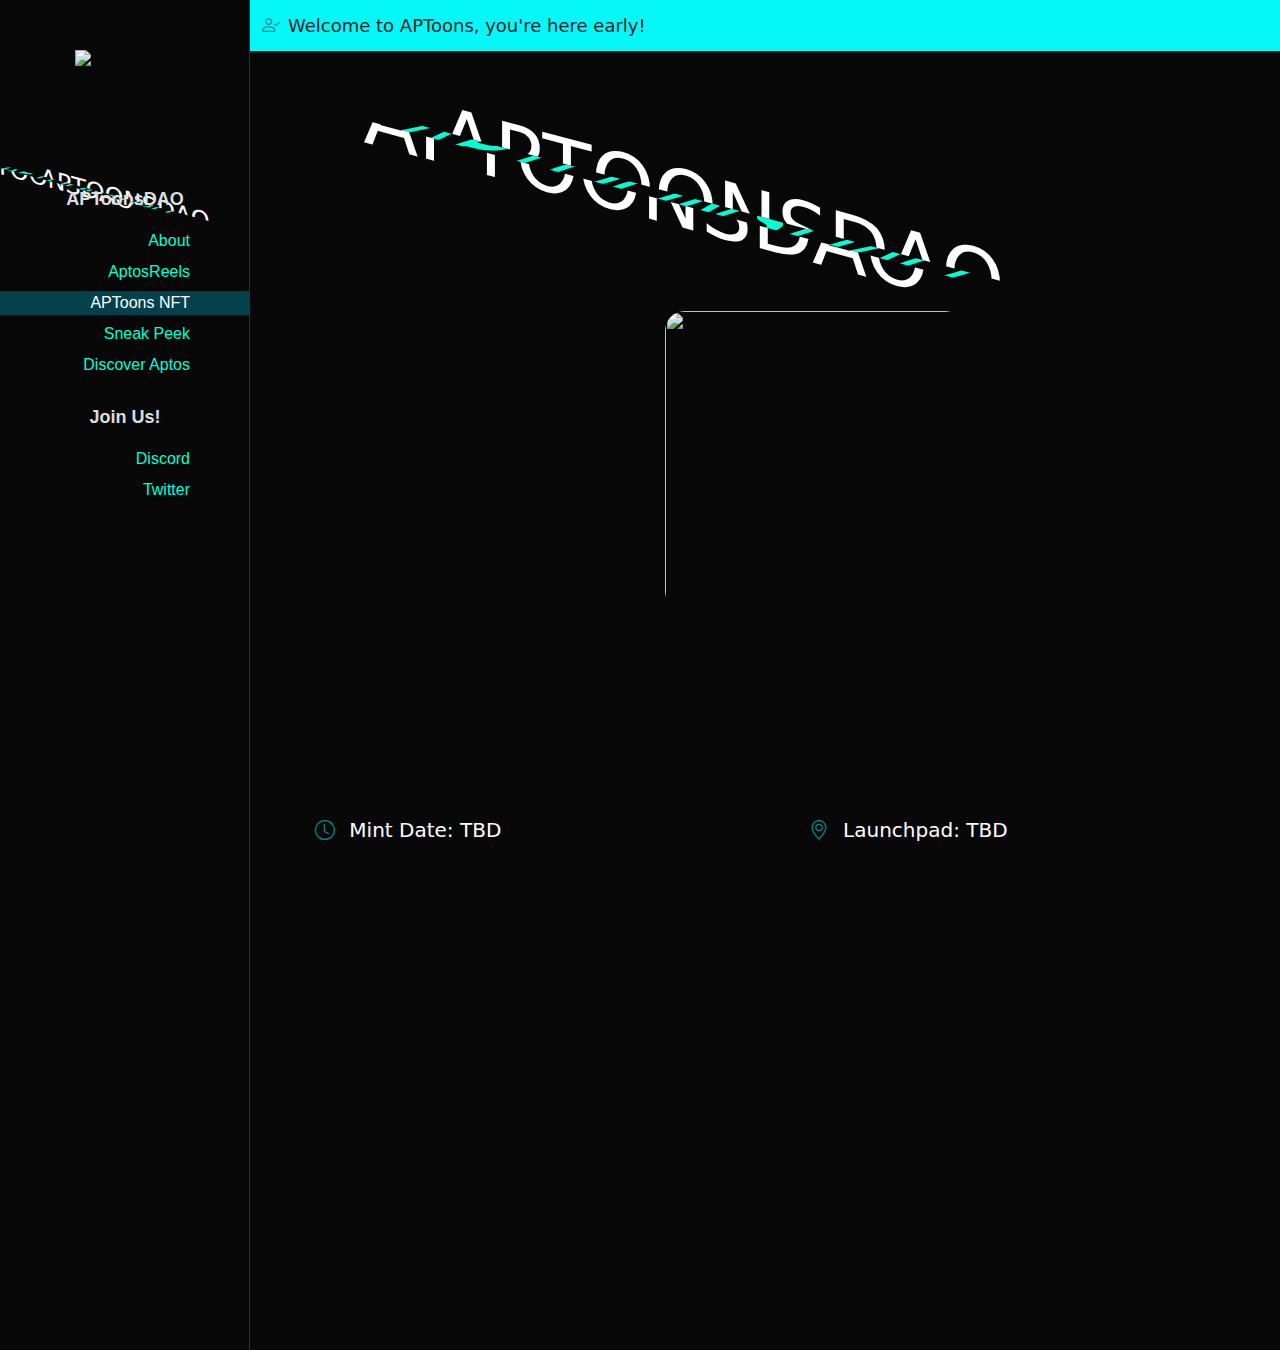
==== commit 986138f8: "Changes" ====
--- a/index.html
+++ b/index.html
@@ -63,7 +63,7 @@
                             </p>
                         </li>
                         <li>
-                            <a href="https://hello-world-aptoons.vercel.app/">
+                            <a href="about.html">
                                 <span class="nav-text">
                                     About
                                 </span>
@@ -90,29 +90,10 @@
                                 </span>
                             </a>
                         </li>
-                        <li class="menu-title" style="margin-top: 20px">
-                            <p href="#">
-                              Aptos
-                            </p>
-                        </li>
-                        <li class="has-subnav">
-                            <a href="#">
+                        <li class="">
+                            <a href="discover.html">
                                 <span class="nav-text">
-                                    Discover DeFi
-                                </span>
-                            </a>
-                        </li>
-                        <li class="has-subnav">
-                            <a href="#">
-                                <span class="nav-text">
-                                    Discover NFTs
-                                </span>
-                            </a>
-                        </li>
-                        <li class="has-subnav">
-                            <a href="#">
-                                <span class="nav-text">
-                                    Discover Tokens
+                                    Discover Aptos
                                 </span>
                             </a>
                         </li>
@@ -122,14 +103,14 @@
                             </p>
                         </li>
                         <li>
-                            <a href=" ">
+                            <a href="https://discord.gg/e4CKWu3pmX">
                                 <span class="nav-text">
                                     Discord
                                 </span>
                             </a>
                         </li>
                         <li>
-                            <a href="#">
+                            <a href="https://twitter.com/APToons_">
                                 <span class="nav-text">
                                     Twitter
                                 </span>
@@ -155,21 +136,8 @@
                             <div class="gif-prev" style="margin-top: 100px;">
                                 <img src="https://github.com/APToons/branding/blob/main/nft/1050.gif?raw=true" style="z-index: 1;" class="show gif-prev gif-prev-main"></img>
                                 <img src="https://github.com/APToons/branding/blob/main/nft/2152.gif?raw=true" style="z-index: 0;" ></img>
-                                <img src="https://github.com/APToons/branding/blob/main/nft/1286.gif?raw=true" style="z-index: 0;" ></img>
-                                <img src="https://github.com/APToons/branding/blob/main/nft/1746.gif?raw=true" style="z-index: 0;" ></img>
-                                <img src="https://github.com/APToons/branding/blob/main/nft/213.gif?raw=true" style="z-index: 0;" ></img>
-                                <img src="https://github.com/APToons/branding/blob/main/nft/2864.gif?raw=true" style="z-index: 0;" ></img>
-                                <img src="https://github.com/APToons/branding/blob/main/nft/258.gif?raw=true" style="z-index: 0;" ></img>
                                 <img src="https://github.com/APToons/branding/blob/main/nft/2662.gif?raw=true" style="z-index: 0;" ></img>
                                 <img src="https://github.com/APToons/branding/blob/main/nft/2864.gif?raw=true" style="z-index: 0;" ></img>
-                                <img src="https://github.com/APToons/branding/blob/main/nft/2890.gif?raw=true" style="z-index: 0;" ></img>
-                                <img src="https://github.com/APToons/branding/blob/main/nft/306.gif?raw=true" style="z-index: 0;" ></img>
-                                <img src="https://github.com/APToons/branding/blob/main/nft/3369.gif?raw=true" style="z-index: 0;" ></img>
-                                <img src="https://github.com/APToons/branding/blob/main/nft/44.gif?raw=true" style="z-index: 0;" ></img>
-                                <img src="https://github.com/APToons/branding/blob/main/nft/4738.gif?raw=true" style="z-index: 0;" ></img>
-                                <img src="https://github.com/APToons/branding/blob/main/nft/546.gif?raw=true" style="z-index: 0;" ></img>
-                                <img src="https://github.com/APToons/branding/blob/main/nft/585.gif?raw=true" style="z-index: 0;" ></img>
-                                <img src="https://github.com/APToons/branding/blob/main/nft/938.gif?raw=true" style="z-index: 0;" ></img>
                             </div>
 
                         </div>
@@ -190,23 +158,6 @@
                                 </h5>
                             </div>
 
-                            <div class="social-share">
-                                <ul class="social-icon d-flex align-items-center justify-content-center">
-                                    <span class="text-white me-3">Share:</span>
-
-                                    <li class="social-icon-item">
-                                        <a href="https://twitter.com/APToons_" class="social-icon-link">
-                                            <span class="bi-twitter"></span>
-                                        </a>
-                                    </li>
-
-                                    <li class="social-icon-item">
-                                        <a href="https://discord.gg/e4CKWu3pmX" class="social-icon-link">
-                                            <span class="bi-discord"></span>
-                                        </a>
-                                    </li>
-                                </ul>
-                            </div>
                         </div>
                     </div>
                 </div>
--- a/css/aptoons.css
+++ b/css/aptoons.css
@@ -1,3 +1,416 @@
+
+
+
+
+.blogcontainer {
+  display: flex;
+  flex-wrap: wrap;
+  justify-content: center;
+  max-width: 1200px;
+  margin-block: 2rem;
+  gap: 2rem;
+}
+
+.blogcontainer img {
+  max-width: 100%;
+  display: block;
+  object-fit: cover;
+}
+
+.blogcard {
+  display: flex;
+  flex-direction: column;
+  width: clamp(20rem, calc(20rem + 2vw), 22rem);
+  overflow: hidden;
+  box-shadow: 0 .1rem 1rem rgba(0, 0, 0, 0.1);
+  border-radius: 1em;
+  background: #080808;
+  background: linear-gradient(to right, #1f1f1f, #080808);
+  max-height: 800px;
+  border: 2px solid #00ffd5;
+}
+
+
+
+.card__body {
+  padding: 1rem;
+  display: flex;
+  flex-direction: column;
+  gap: .5rem;
+}
+
+
+.tag {
+  align-self: flex-start;
+  padding: .25em .75em;
+  border-radius: 1em;
+  font-size: .75rem;
+}
+
+.tag + .tag {
+  margin-left: .5em;
+}
+
+.tag-nft {
+  background: #56CCF2;
+background: linear-gradient(to bottom, #2F80ED, #56CCF2);
+  color: #fafafa;
+}
+
+.tag-token {
+  background: #D1913C;
+background: linear-gradient(to bottom, #FFD194, #D1913C);
+  color: #fafafa;
+}
+
+.tag-defi {
+  background: #6e3b00;
+background: linear-gradient(to bottom, #006E51, #43be9e);
+  color: #fafafa;
+}
+
+.tag-wallet {
+  background: #6f42c1;
+background: linear-gradient(to bottom, #6f42c1, #9a6eec);
+  color: #fafafa;
+}
+
+.card__body h4 {
+  font-size: 1.5rem;
+  text-transform: capitalize;
+}
+
+.card__footer {
+  display: flex;
+  padding: 1rem;
+  margin-top: auto;
+}
+
+.user {
+  display: flex;
+  gap: .5rem;
+}
+
+.user__image {
+  border-radius: 50%;
+}
+
+.user__info > small {
+  color: #666;
+}
+
+
+
+
+
+
+.timeline {
+  position: relative;
+  width: 80%;
+  max-width: 1140px;
+  margin: 0 auto;
+  padding: 15px 0;
+}
+
+.timeline::after {
+  content: '';
+  position: absolute;
+  width: 2px;
+  background: #006E51;
+  top: 0;
+  bottom: 0;
+  left: 50%;
+  margin-left: -1px;
+}
+
+.tlcontainer {
+  padding: 15px 30px;
+  position: relative;
+  background: inherit;
+  width: 50%;
+}
+
+.content:hover, .blogcard:hover, .img-backglow img:hover {
+  box-shadow: 0 0 14px rgba(0, 255, 200, 0.5); 
+}
+.img-backglow2 img:hover {
+  box-shadow: 0 0 14px rgba(0, 255, 200, 0.829); 
+}
+
+.tlcontainer.left {
+  left: 0;
+}
+
+.tlcontainer.right {
+  left: 50%;
+}
+
+.tlcontainer::after {
+  content: '';
+  position: absolute;
+  width: 16px;
+  height: 16px;
+  top: calc(50% - 8px);
+  right: -8px;
+  background: #ffffff;
+  border: 2px solid #006E51;
+  border-radius: 16px;
+  z-index: 1;
+}
+
+.tlcontainer.right::after {
+  left: -8px;
+}
+
+.tlcontainer::before {
+  content: '';
+  position: absolute;
+  width: 50px;
+  height: 2px;
+  top: calc(50% - 1px);
+  right: 8px;
+  background: #006E51;
+  z-index: 1;
+}
+
+.tlcontainer.right::before {
+  left: 8px;
+}
+
+.tlcontainer .date {
+  position: absolute;
+  display: inline-block;
+  top: calc(50% - 8px);
+  text-align: center;
+  font-size: 14px;
+  font-weight: bold;
+  color: #006E51;
+  text-transform: uppercase;
+  letter-spacing: 1px;
+  z-index: 1;
+}
+
+.tlcontainer.left .date {
+  right: -75px;
+}
+
+.tlcontainer.right .date {
+  left: -75px;
+}
+
+.tlcontainer .icon {
+  position: absolute;
+  display: inline-block;
+  width: 40px;
+  height: 40px;
+  padding: 9px 0;
+  top: calc(50% - 20px);
+  border: 2px solid #00ffd5;
+  border-radius: 40px;
+  text-align: center;
+  font-size: 18px;
+  color: #006E51;
+  z-index: 1;
+}
+.tlcontainer .green {
+  background: #38e615;
+}
+.tlcontainer .red {
+  background: #dc3545;
+}
+
+.tlcontainer.left .icon {
+  right: 56px;
+}
+
+.tlcontainer.right .icon {
+  left: 56px;
+}
+
+.tlcontainer .content {
+  padding: 30px 90px 30px 30px;
+  background: #080808;
+  position: relative;
+  border: 2px solid #00ffd5;
+  border-radius: 20px 20px 20px 20px;
+}
+
+.tlcontainer.right .content {
+  padding: 30px 30px 30px 90px;
+  border-radius: 20px 20px 20px 20px;
+}
+
+.tlcontainer .content h2 {
+  margin: 0 0 10px 0;
+  font-size: 18px;
+  font-weight: normal;
+  color: #fff;
+}
+
+.tlcontainer .content p {
+  margin: 0;
+  font-size: 16px;
+  line-height: 22px;
+  color: #fff;
+}
+
+@media (max-width: 767.98px) {
+  .timeline::after {
+    left: 90px;
+  }
+
+  .tlcontainer {
+    width: 100%;
+    padding-left: 120px;
+    padding-right: 30px;
+  }
+
+  .tlcontainer.right {
+    left: 0%;
+  }
+
+  .tlcontainer.left::after, 
+  .tlcontainer.right::after {
+    left: 82px;
+  }
+
+  .tlcontainer.left::before,
+  .tlcontainer.right::before {
+    left: 100px;
+    border-color: transparent #006E51 transparent transparent;
+  }
+
+  .tlcontainer.left .date,
+  .tlcontainer.right .date {
+    right: auto;
+    left: 15px;
+  }
+
+  .tlcontainer.left .icon,
+  .tlcontainer.right .icon {
+    right: auto;
+    left: 146px;
+  }
+
+  .tlcontainer.left .content,
+  .tlcontainer.right .content {
+    padding: 30px 30px 30px 90px;
+    border-radius: 500px 0 0 500px;
+  }
+}
+
+
+
+
+
+
+
+
+.cards {
+  display: grid;
+  grid-template-columns: repeat(auto-fit, minmax(300px, 1fr));
+  gap: 2rem;
+  margin: 4rem 5vw;
+  padding: 0;
+  list-style-type: none;
+}
+
+.card {
+  position: relative;
+  display: block;
+  height: 100%;
+  border-radius: calc(40 * 1px);
+  overflow: hidden;
+  text-decoration: none;
+}
+
+.card__image {      
+  width: 100%;
+  height: auto;
+}
+
+.card__overlay {
+  position: absolute;
+  bottom: 0;
+  left: 0;
+  right: 0;
+  z-index: 1;
+  background-color: #00ffd5;
+  transform: translateY(100%);
+  transition: .2s ease-in-out;
+}
+
+.card:hover .card__overlay {
+  transform: translateY(0);
+}
+
+.card__header {
+  position: relative;
+  display: flex;
+  align-items: center;
+  gap: 2em;
+  padding: 2em;
+  border-radius: calc(var(--curve) * 1px) 0 0 0;    
+  background-color: #00ffd5;
+  transform: translateY(-100%);
+  transition: .2s ease-in-out;
+}
+
+.card__arc {
+  width: 80px;
+  height: 80px;
+  position: absolute;
+  bottom: 100%;
+  right: 0;      
+  z-index: 1;
+}
+
+.card__arc path {
+  fill: var(--surface-color);
+}
+
+.card:hover .card__header {
+  transform: translateY(0);
+}
+
+.card__thumb {
+  flex-shrink: 0;
+  width: 50px;
+  height: 50px;
+  border-radius: 50%;
+}
+
+.card__title {
+  font-size: 1em;
+  margin: 0 0 .3em;
+  color: #6A515E;
+  width: 350px;
+}
+
+.card__tagline {
+  display: block;
+  margin: 1em 0;
+  font-family: "MockFlowFont";
+  font-size: .8em;
+  color: #D7BDCA;
+}
+
+.card__status {
+  font-size: .8em;
+  color: #D7BDCA;
+}
+
+.card__description {
+  padding: 0 2em 2em;
+  margin: 0;
+  color: #D7BDCA;
+  font-family: "MockFlowFont";
+  display: -webkit-box;
+  -webkit-box-orient: vertical;
+  -webkit-line-clamp: 3;
+  overflow: hidden;
+}
+
 .sneakpeak-col {
   flex: 25%;
   padding: 0 4px;
